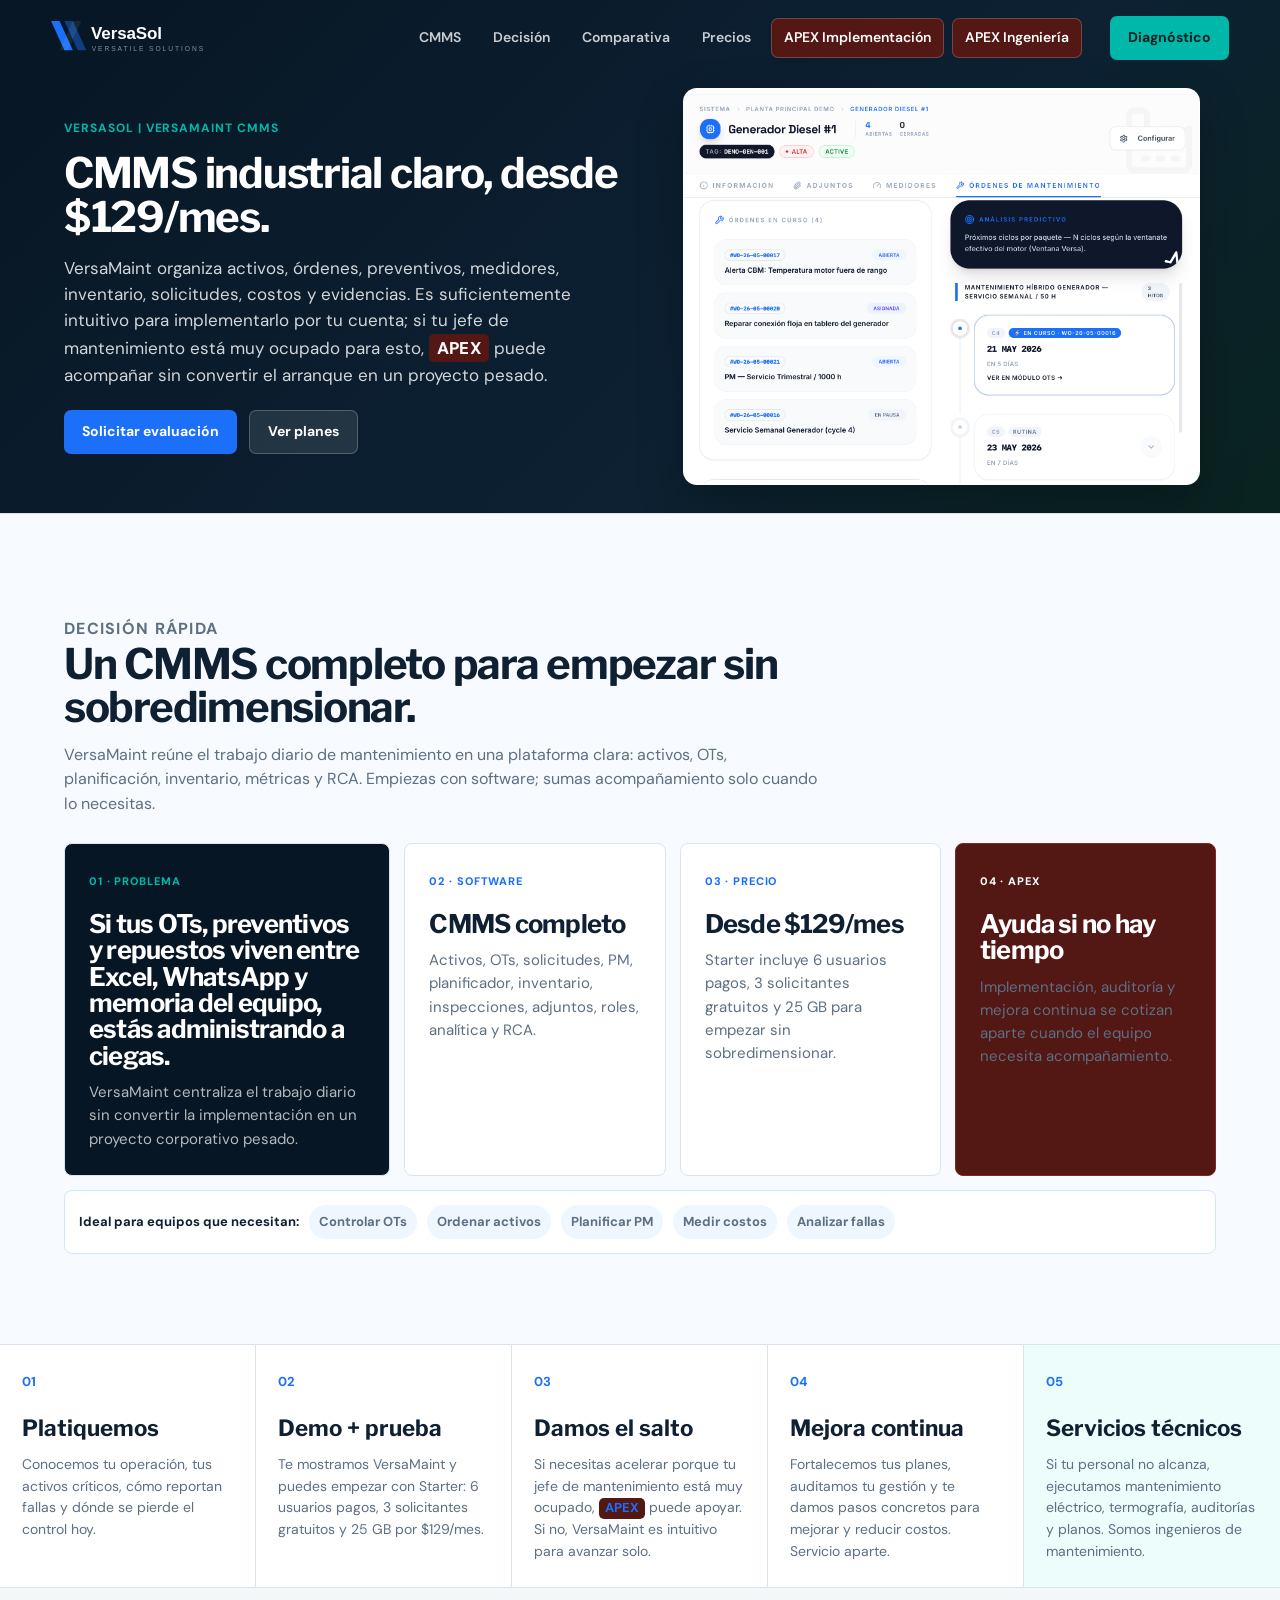
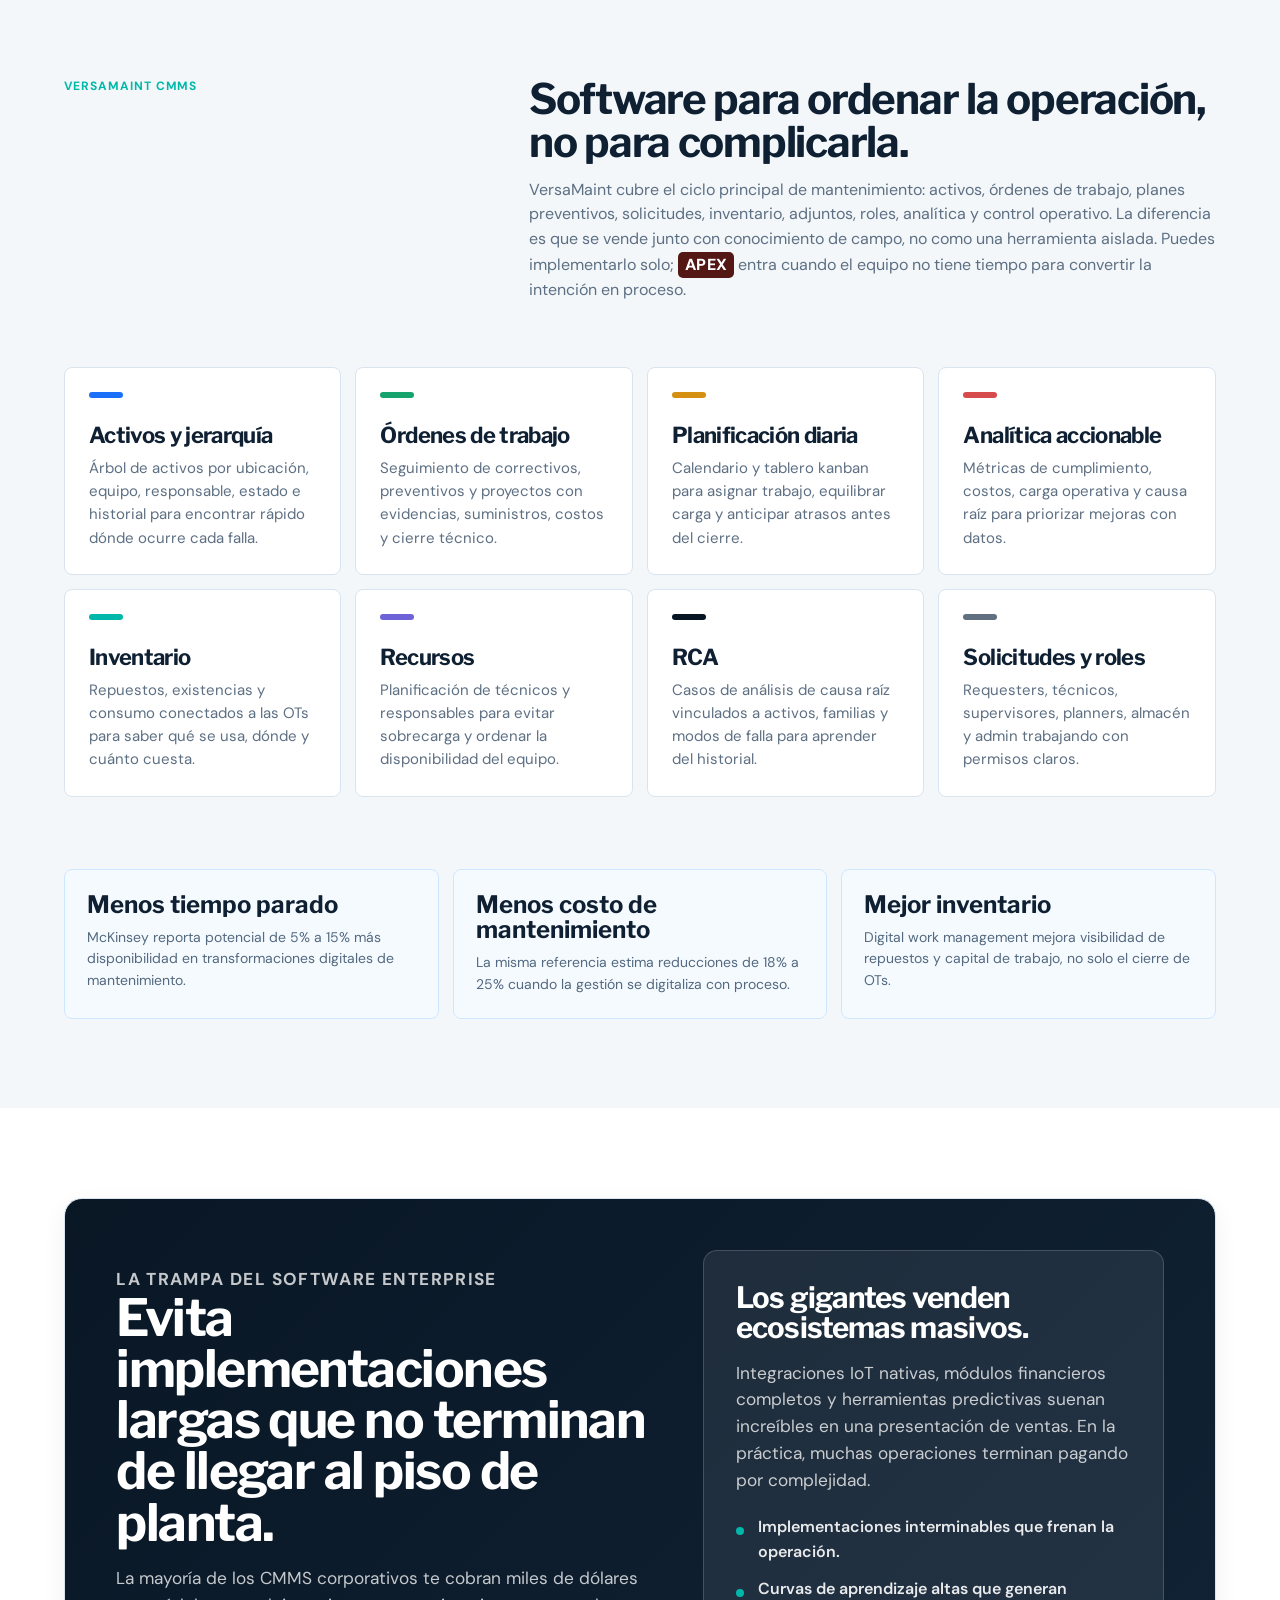
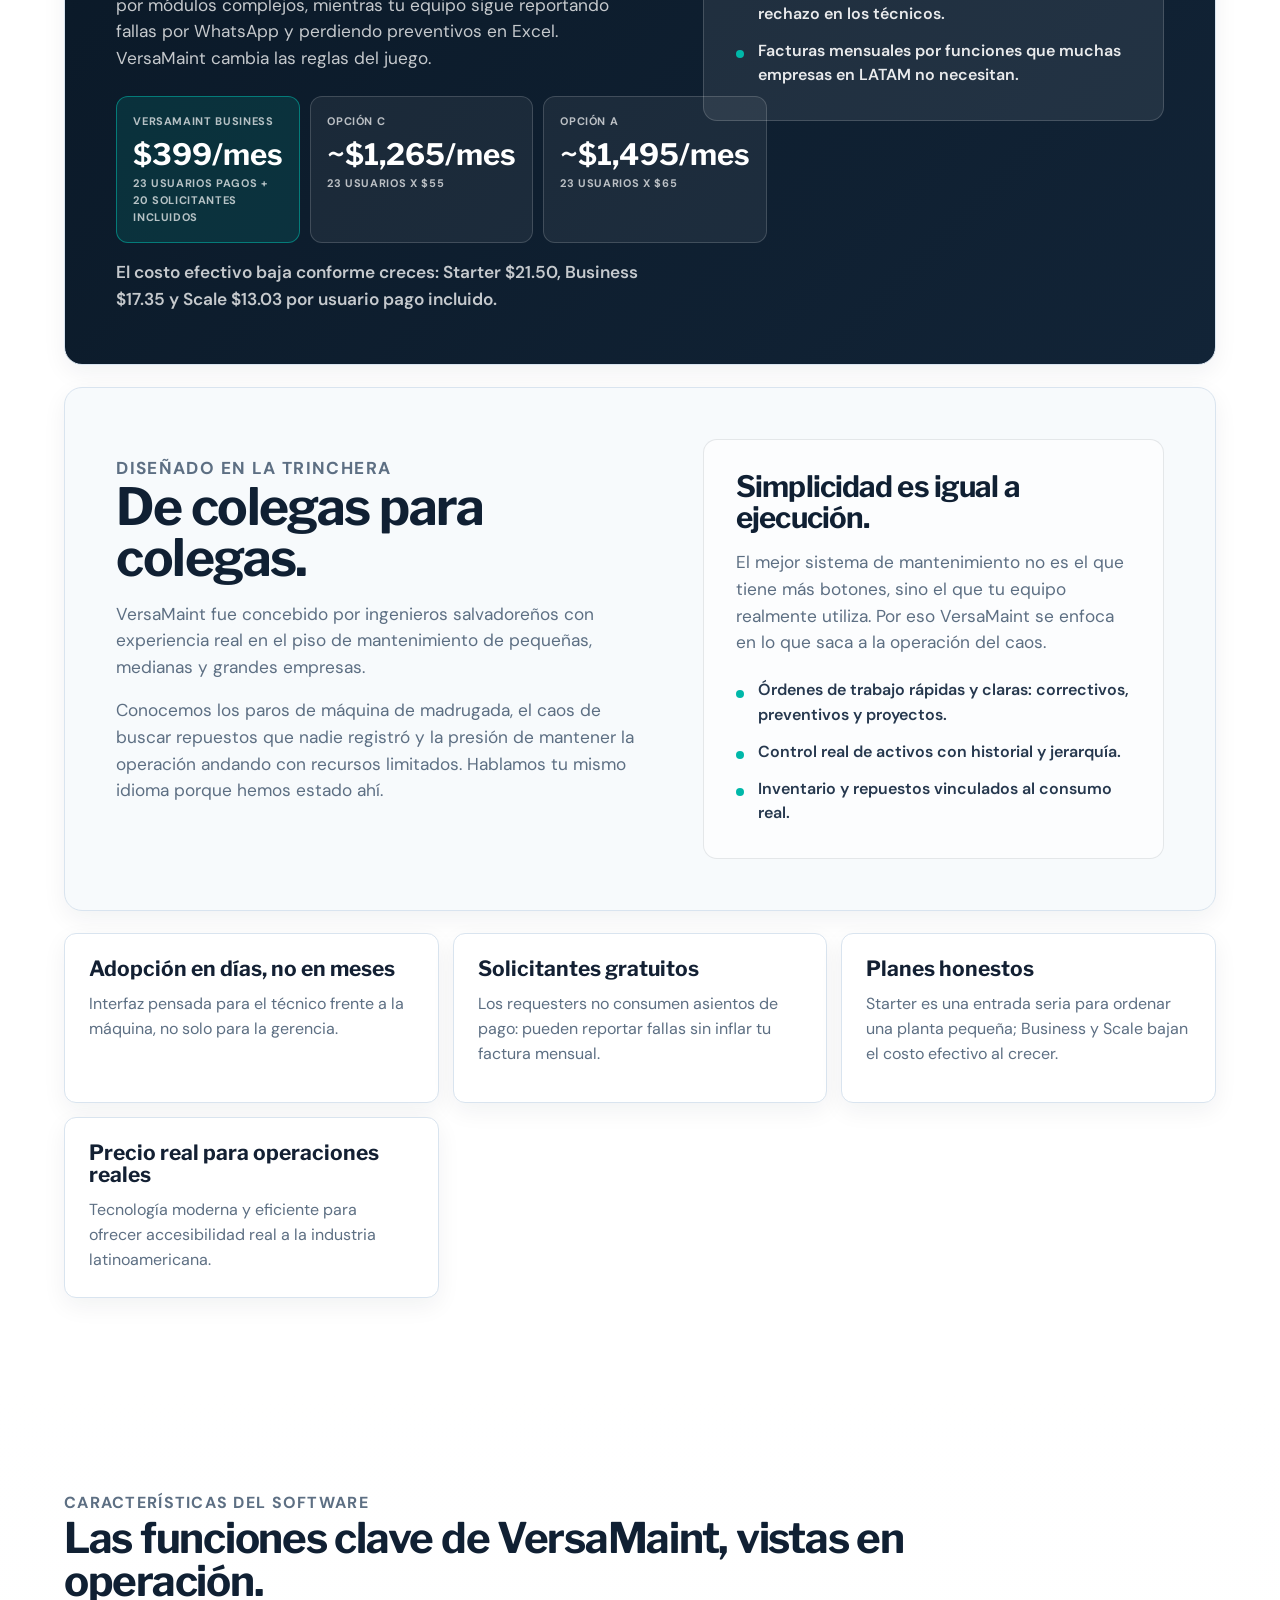
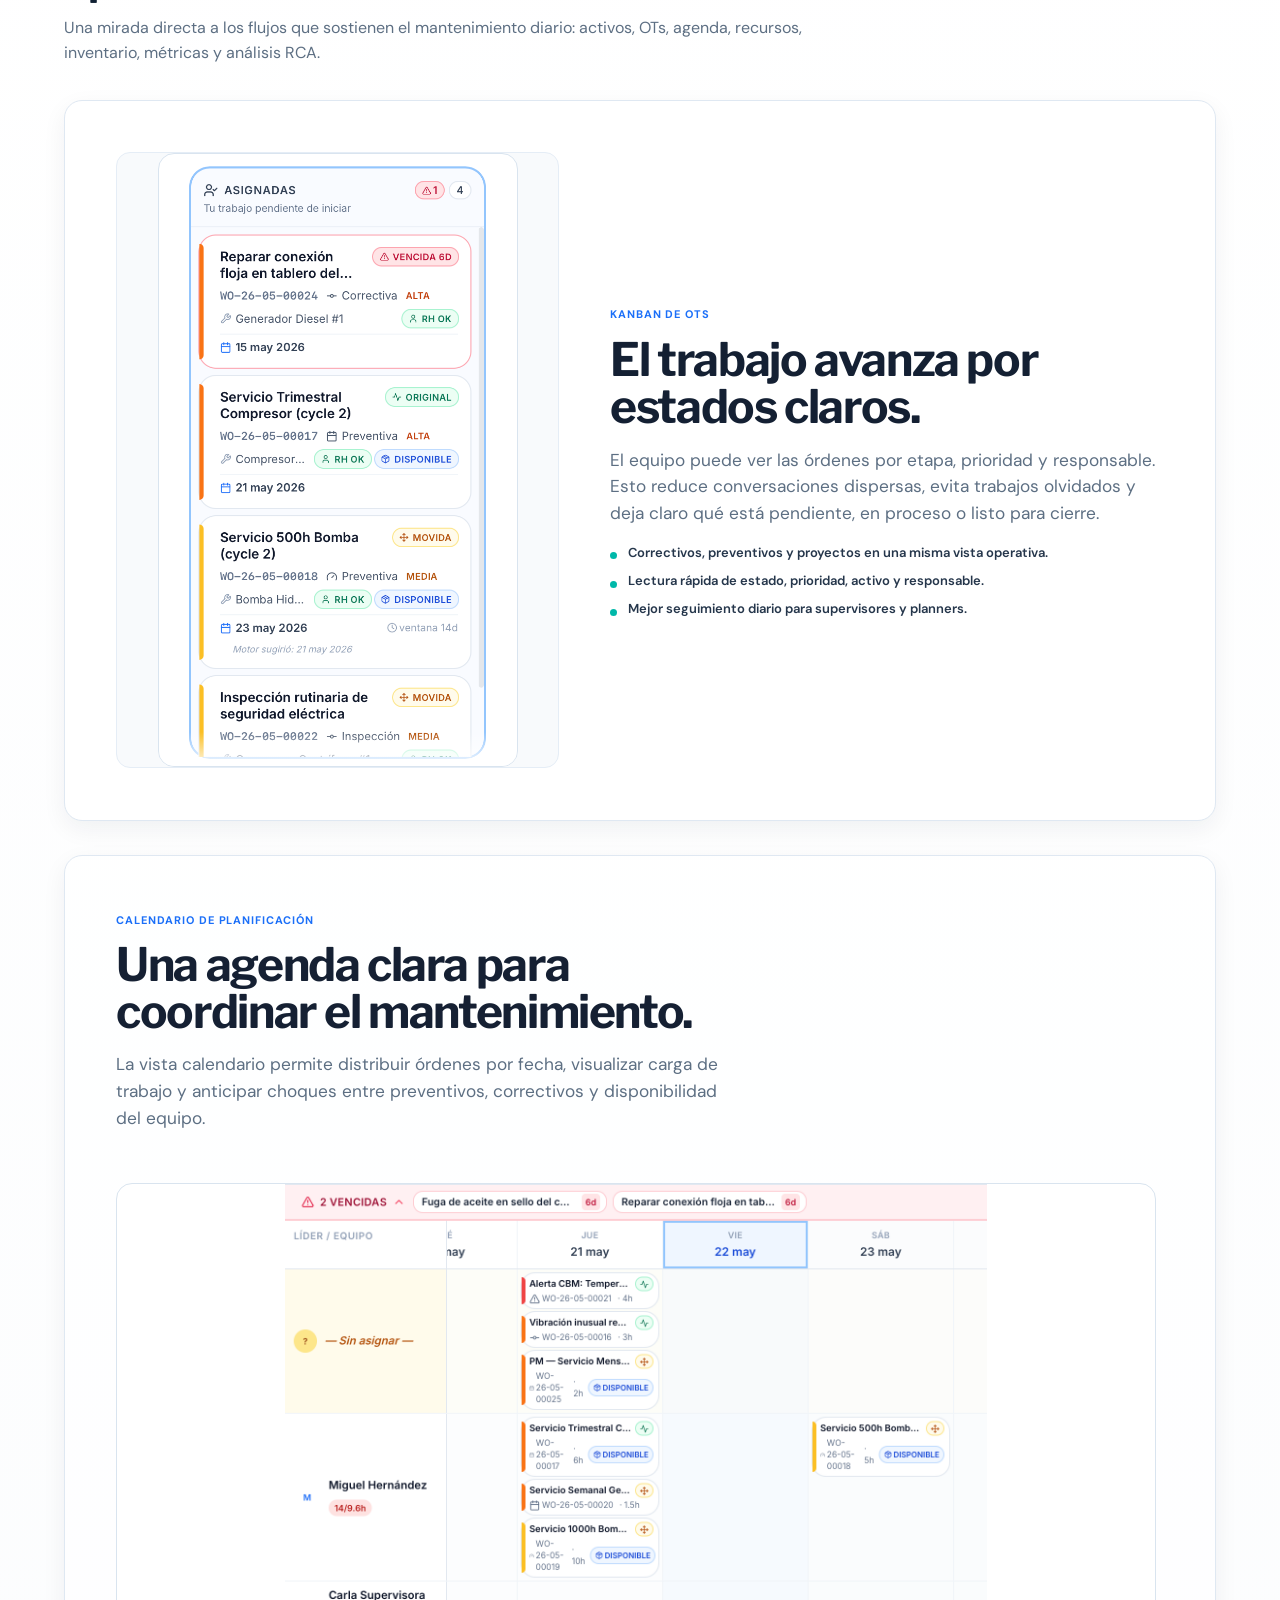
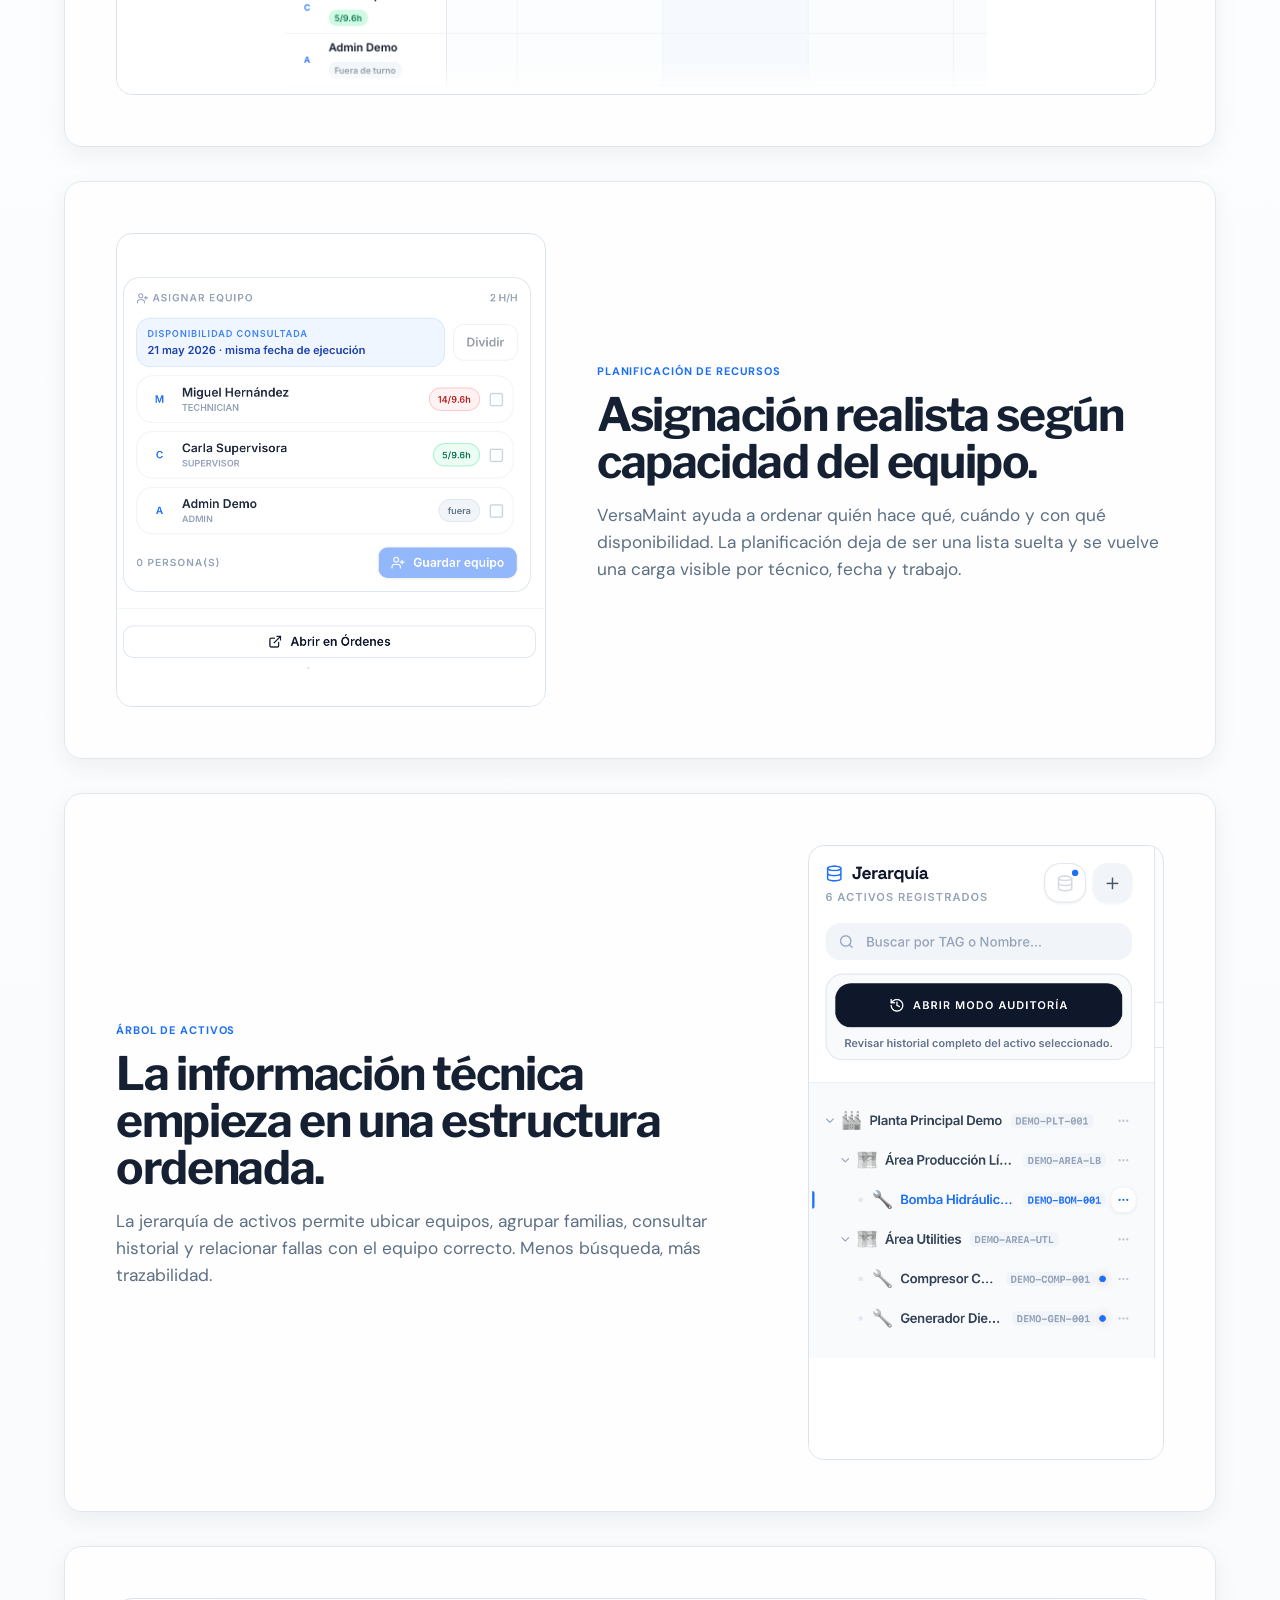
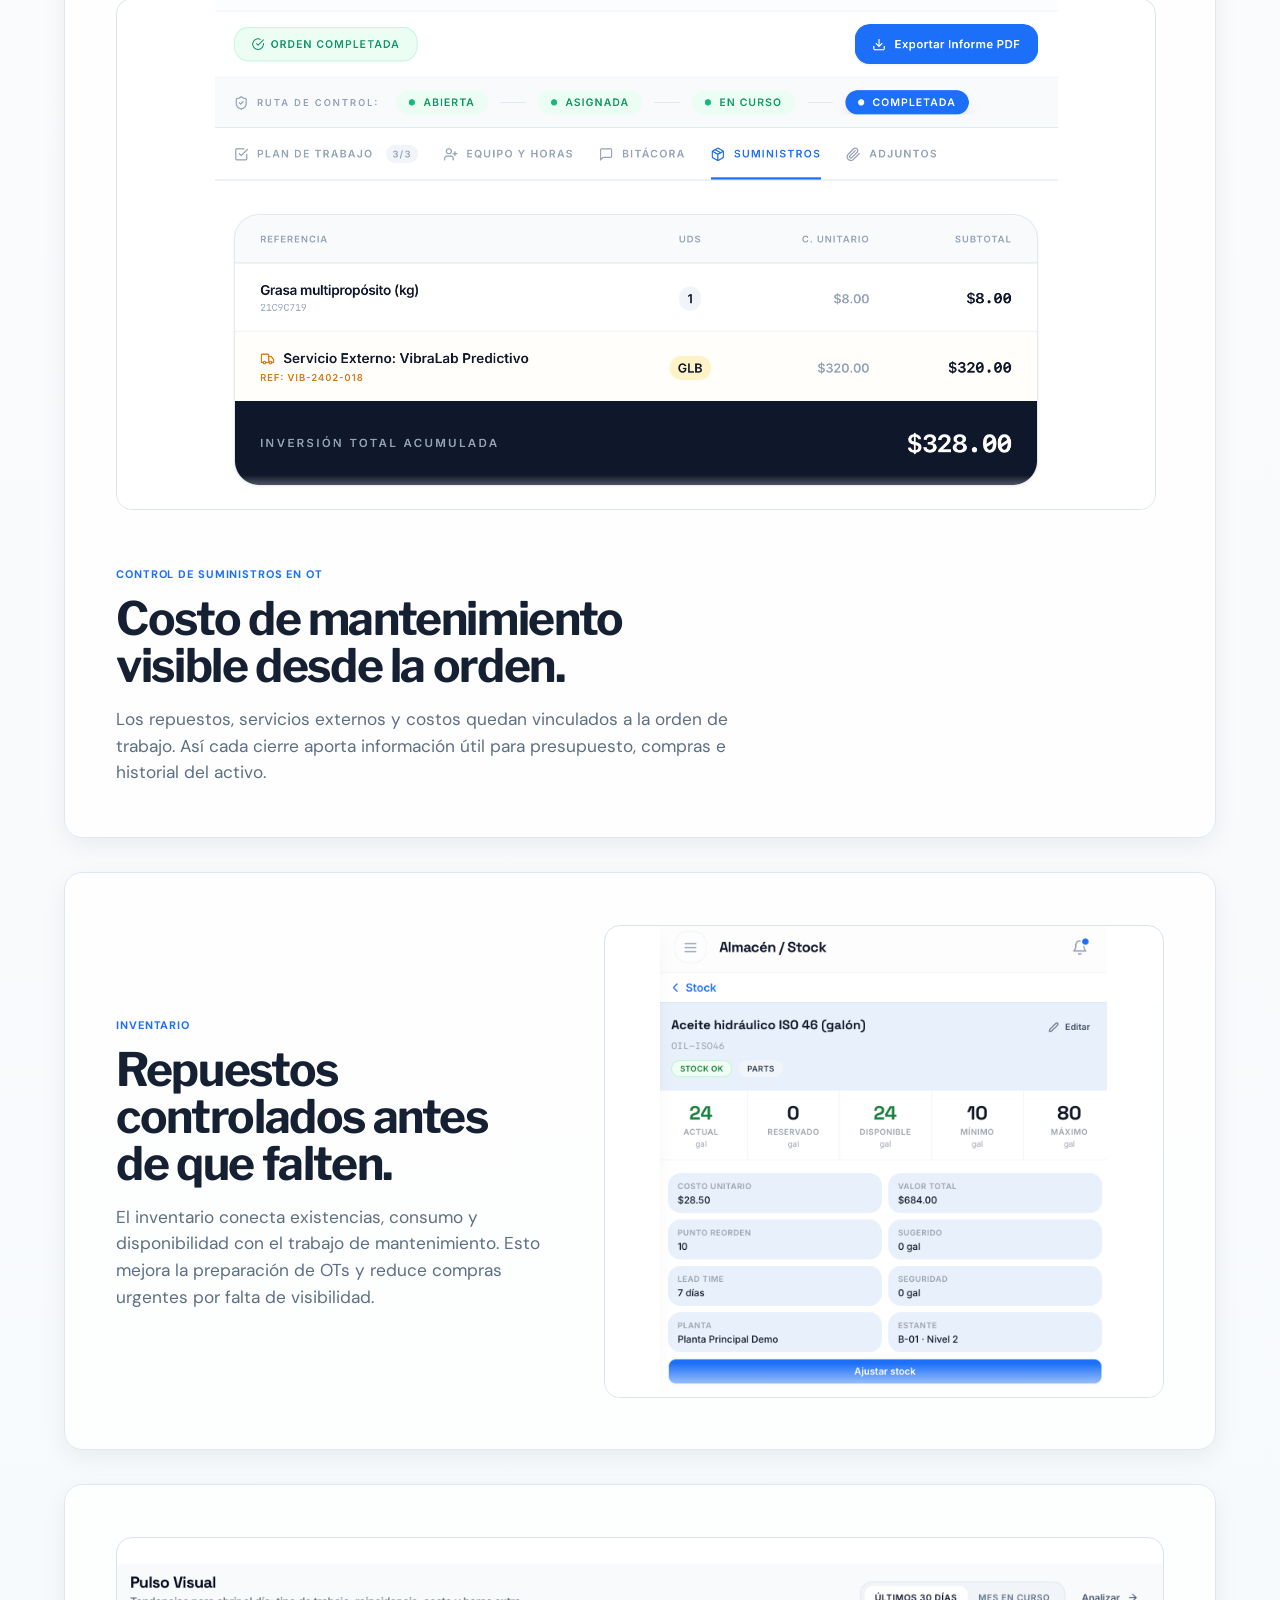
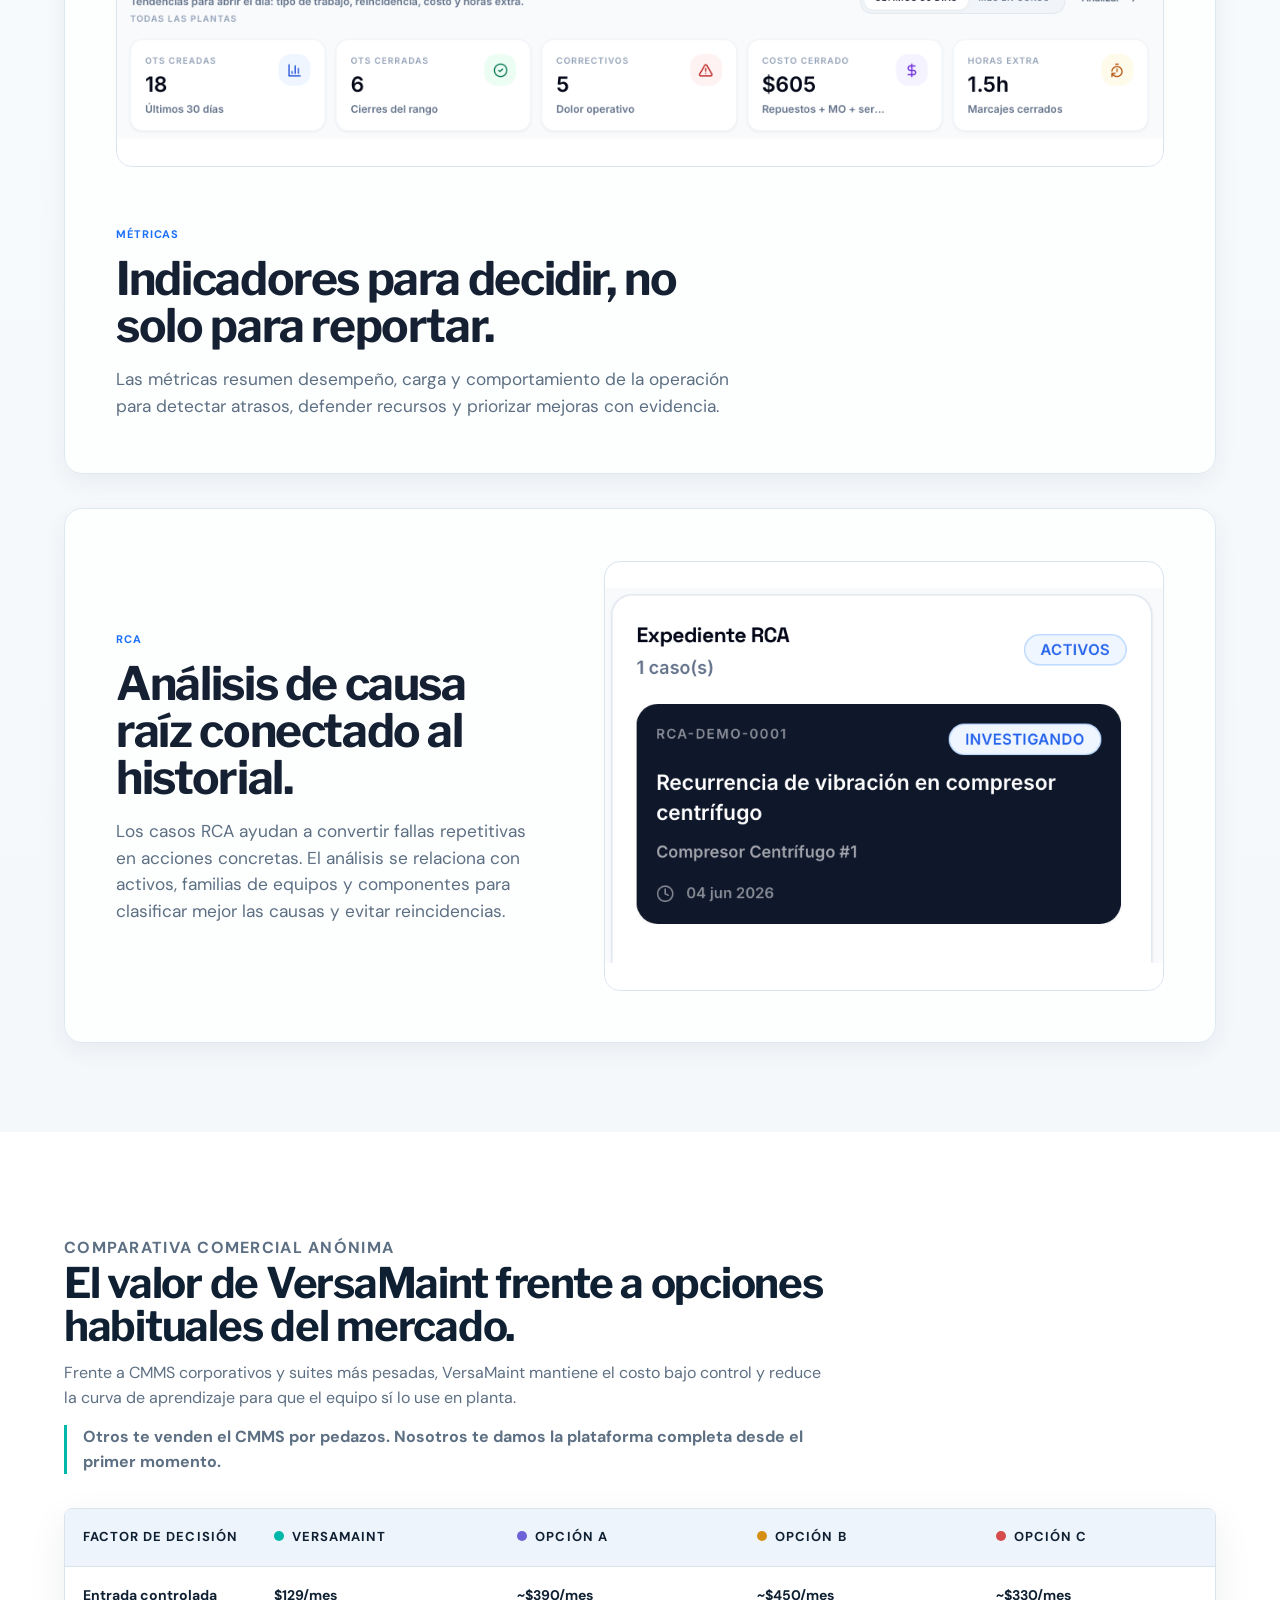
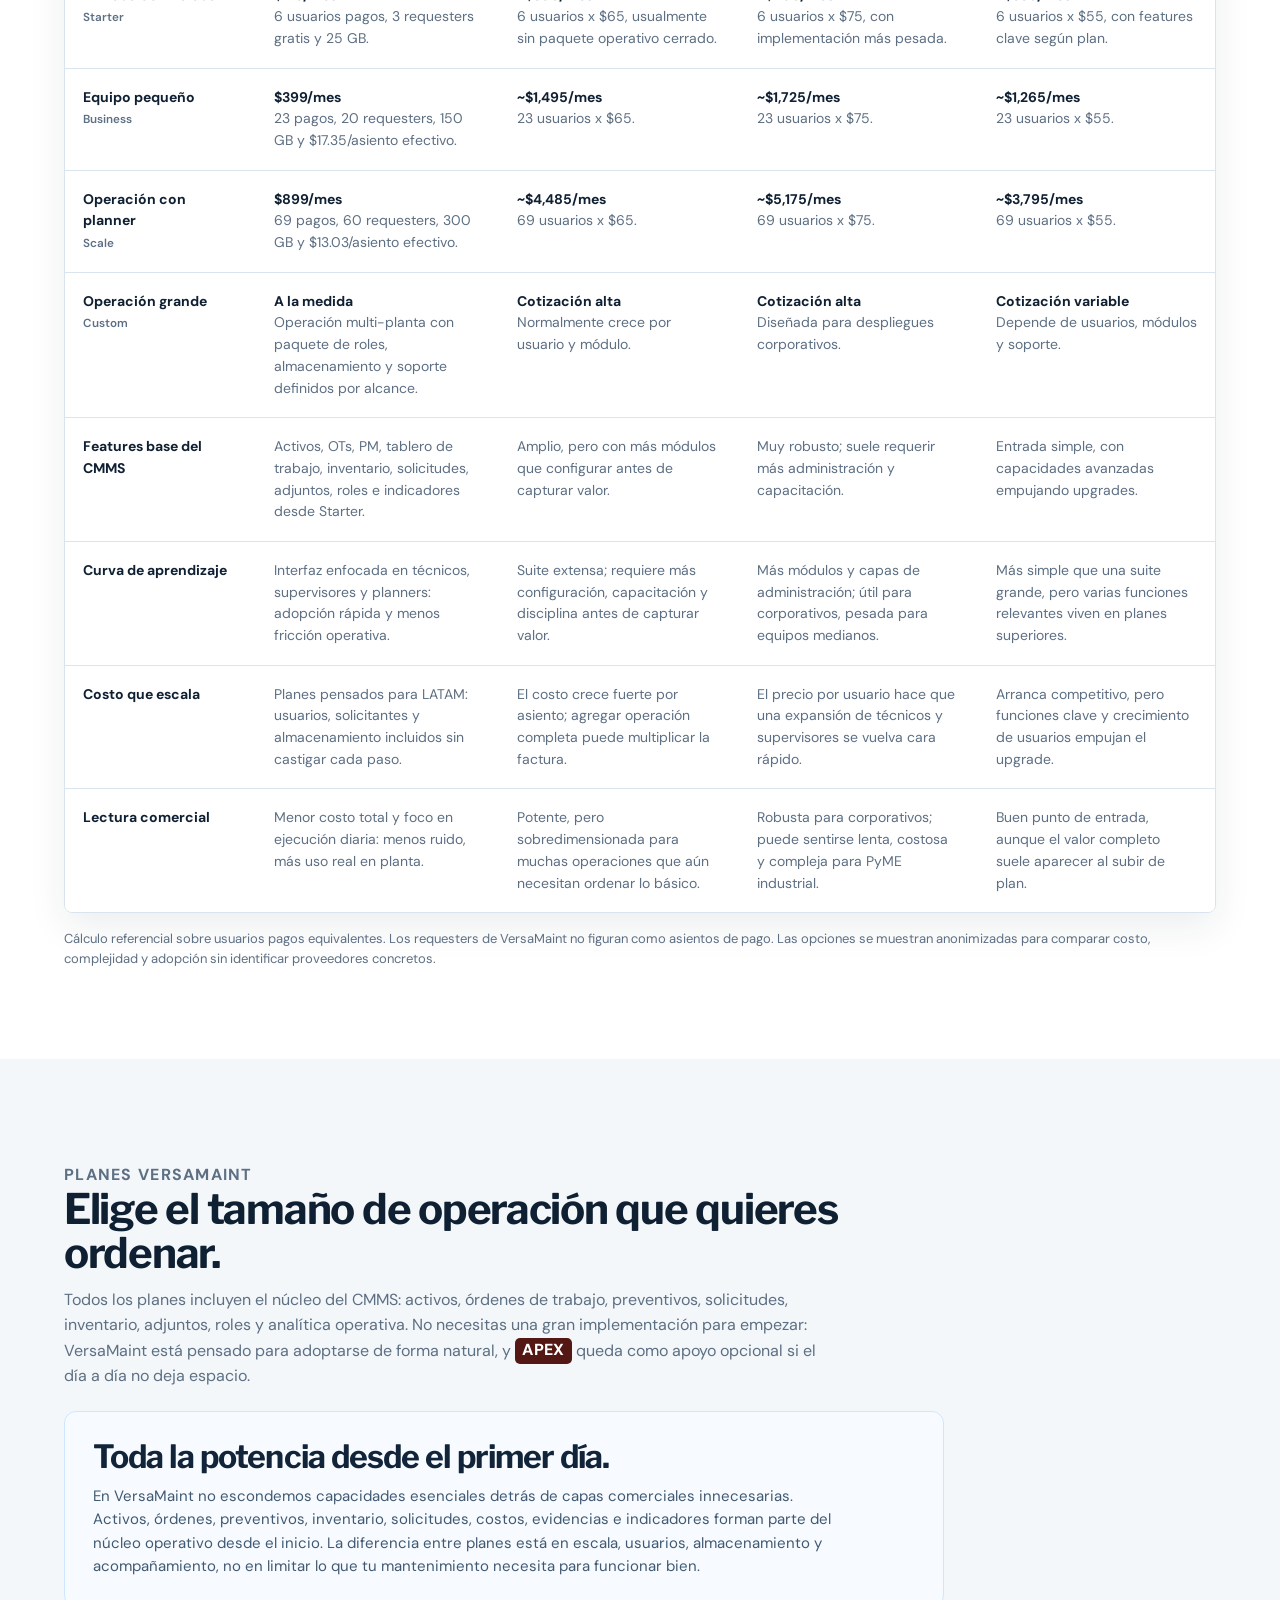
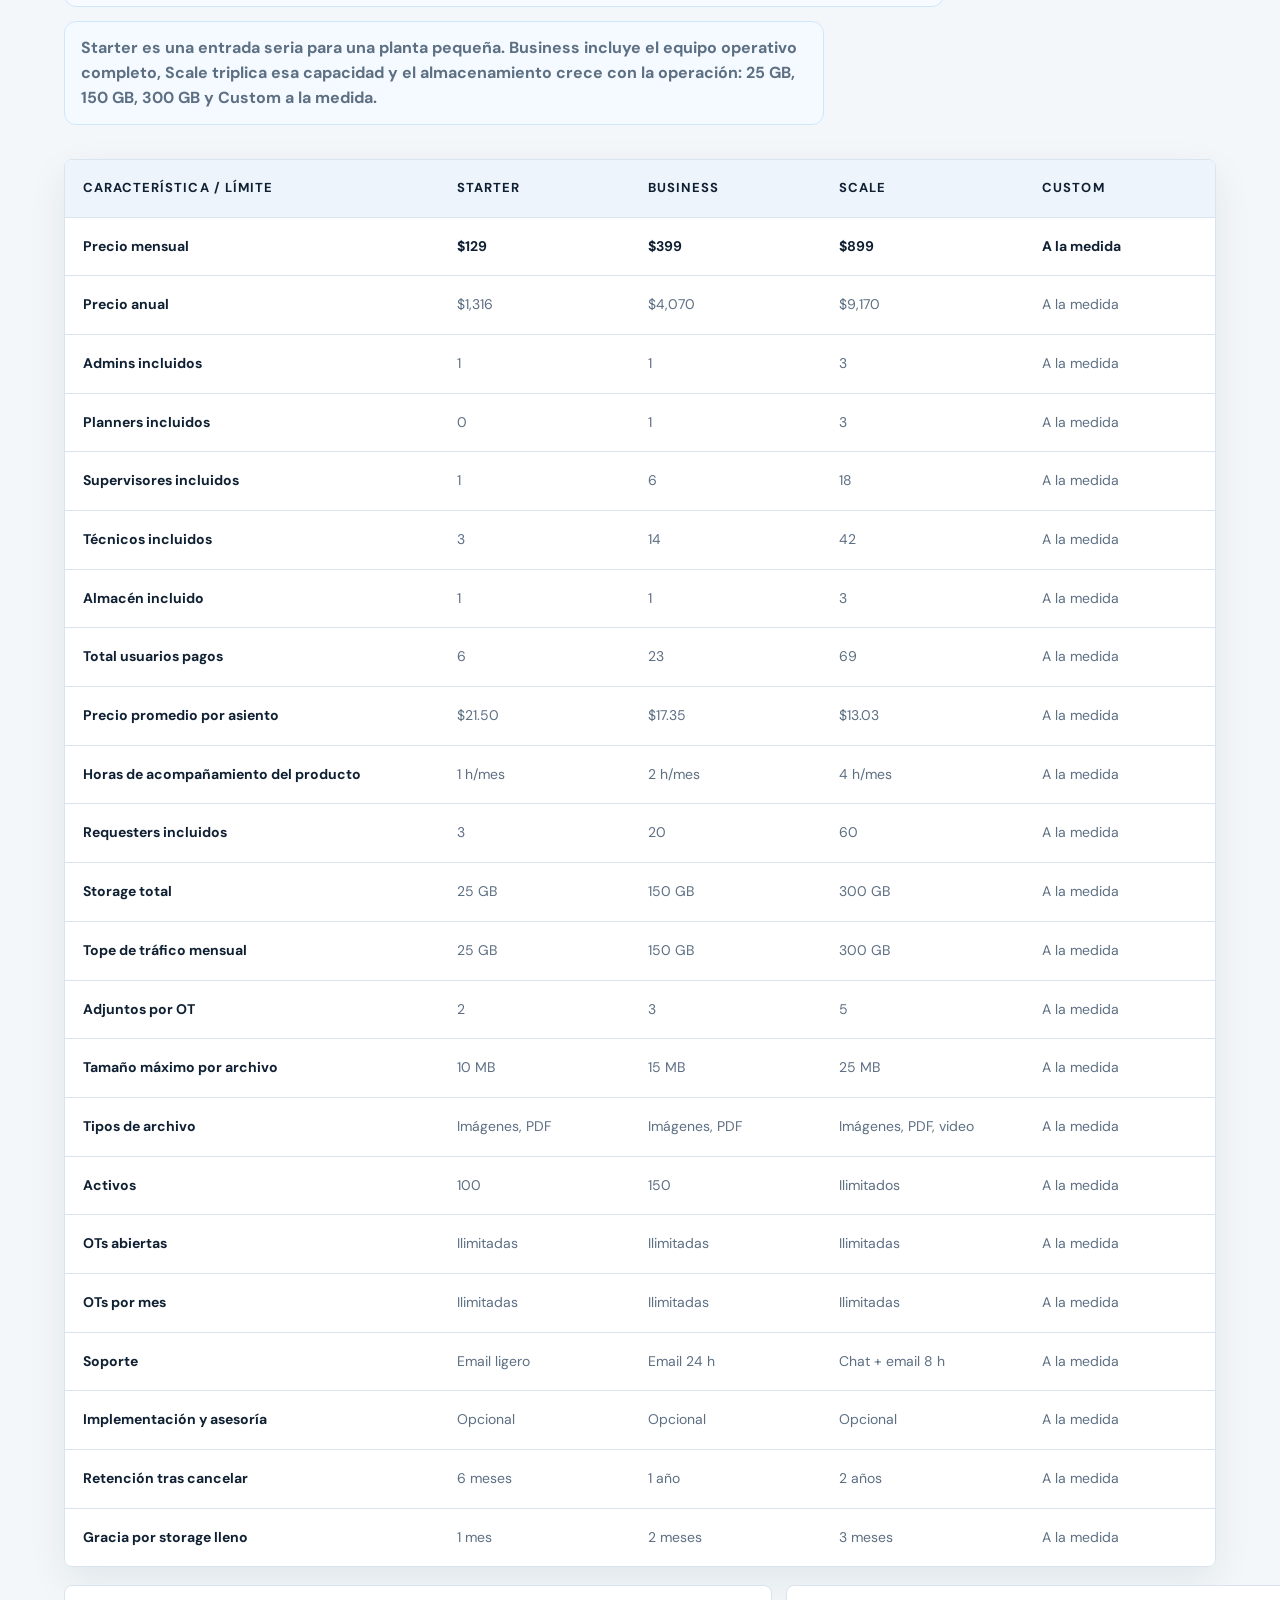
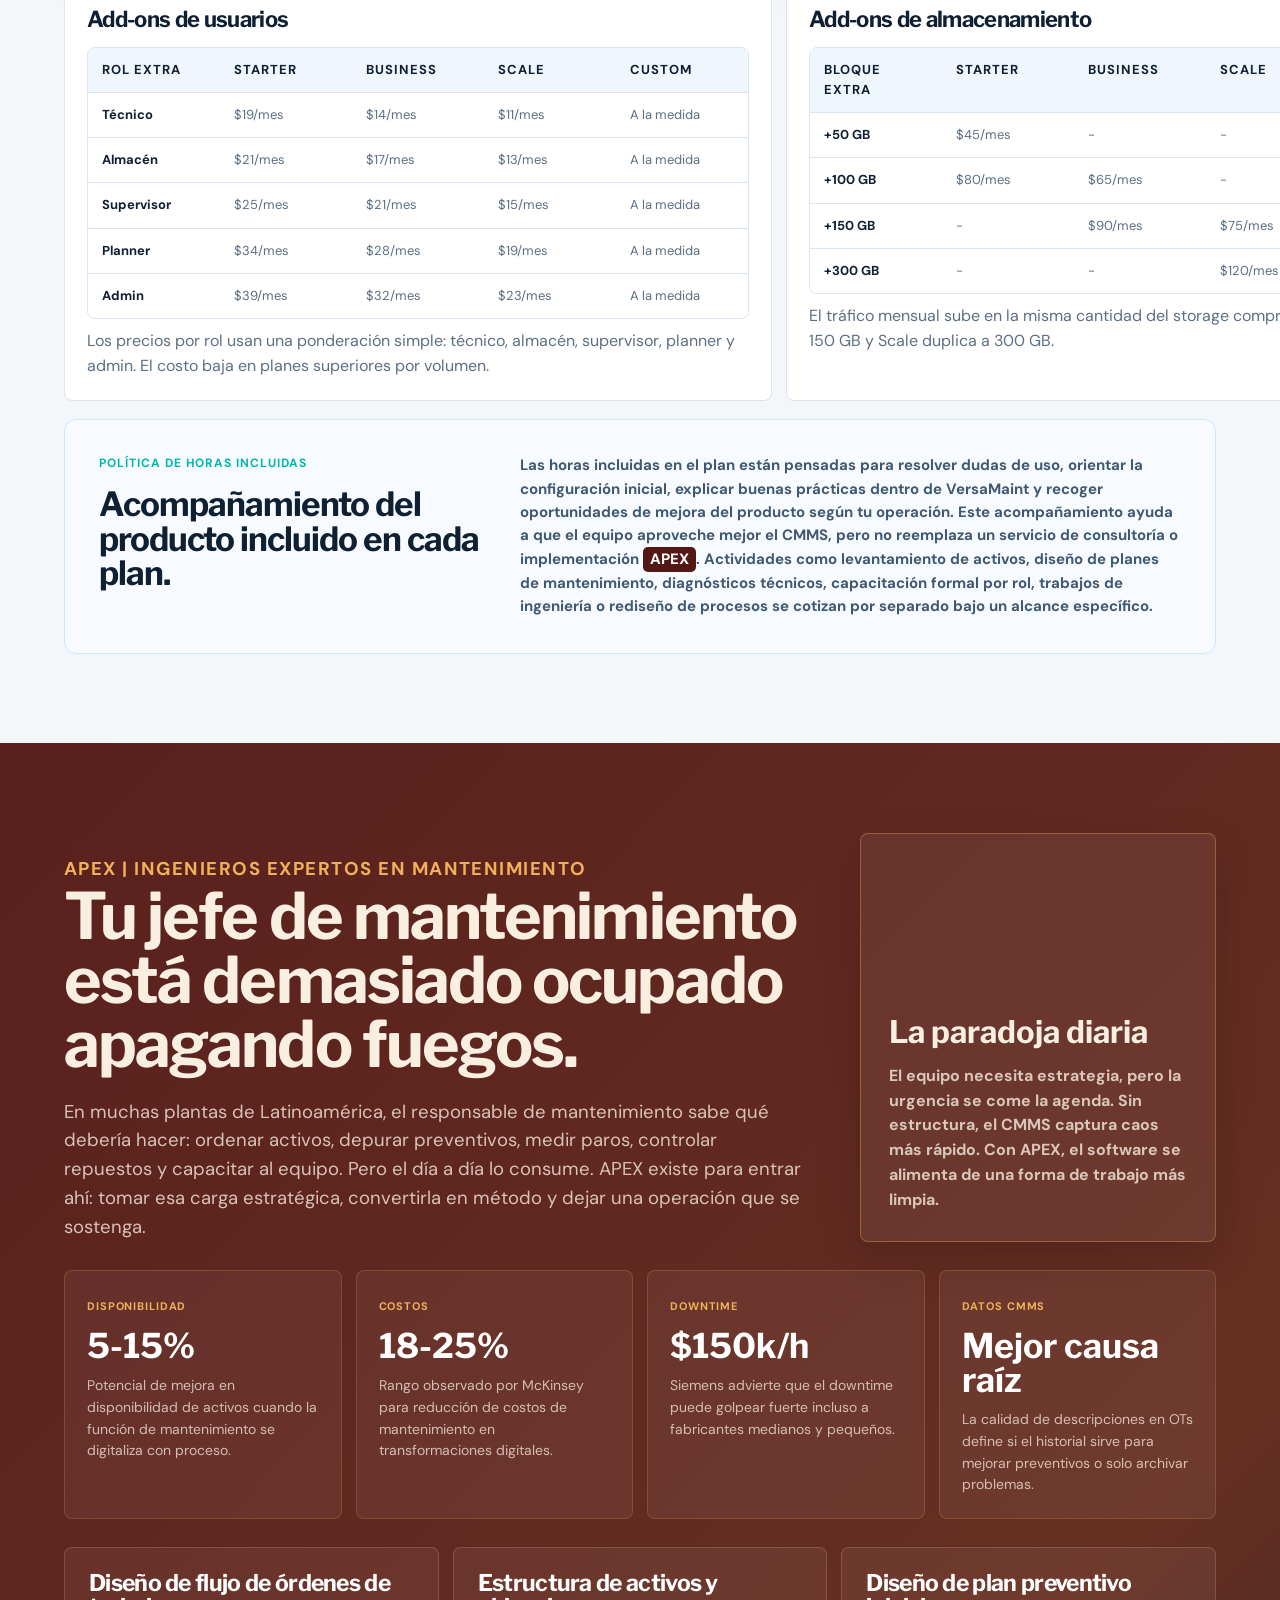
==== index.html @ de535358 "Initial commit for static site" ====
<!doctype html>
<html lang="es">
  <head>
    <meta charset="UTF-8" />
    <meta name="viewport" content="width=device-width, initial-scale=1.0" />
    <title>VersaSol | VersaMaint CMMS desde $129/mes</title>
    <meta
      name="description"
      content="VersaMaint CMMS ordena activos, órdenes, preventivos, inventario, solicitudes e indicadores desde $129/mes, con asesoría VersaSol cotizada por separado."
    />
    <link rel="preconnect" href="https://fonts.googleapis.com" />
    <link rel="preconnect" href="https://fonts.gstatic.com" crossorigin />
    <link href="https://fonts.googleapis.com/css2?family=DM+Sans:wght@400;500;600;700&family=Libre+Franklin:wght@500;600;700&display=swap" rel="stylesheet" />
    <link rel="stylesheet" href="styles.css" />
  </head>
  <body>
    <header class="site-header" data-header>
      <a class="brand" href="#inicio" aria-label="VersaSol inicio">
        <img src="assets/versasol-horizontal.svg" alt="VersaSol" />
      </a>
      <nav class="nav-links" aria-label="Principal">
        <a href="#cmms">CMMS</a>
        <a href="#decision">Decisión</a>
        <a href="#comparativa">Comparativa</a>
        <a href="#precios">Precios</a>
        <a href="#apex" class="apex-nav-link">APEX Implementación</a>
        <a href="#ingenieria" class="apex-nav-link">APEX Ingeniería</a>
      </nav>
      <a class="header-cta" href="#contacto">Diagnóstico</a>
      <button class="menu-button" type="button" data-menu-button aria-label="Abrir menu">
        <span></span>
        <span></span>
      </button>
    </header>

    <main id="inicio">
      <section class="hero">
        <div class="section-container hero-container">
          <div class="text-container hero-content">
            <p class="eyebrow">VersaSol | VersaMaint CMMS</p>
            <h1>CMMS industrial claro, desde $129/mes.</h1>
            <p class="hero-copy">
              VersaMaint organiza activos, órdenes, preventivos, medidores, inventario, solicitudes, costos y evidencias.
              Es suficientemente intuitivo para implementarlo por tu cuenta; si tu jefe de mantenimiento está muy ocupado para esto,
              <span class="apex-tag">APEX</span> puede acompañar sin convertir el arranque en un proyecto pesado.
            </p>
            <div class="hero-actions">
              <a class="button primary" href="#contacto">Solicitar evaluación</a>
              <a class="button secondary" href="#precios">Ver planes</a>
            </div>
          </div>
          <div class="media-container hero-media-container hero-product" aria-label="Captura real de VersaMaint">
            <figure class="hero-capture">
              <img src="assets/capturas/principal.png" alt="Vista de activo con órdenes de mantenimiento y análisis predictivo en VersaMaint" />
            </figure>
          </div>
        </div>
      </section>

      <section class="decision-section" id="decision" aria-label="Resumen para decidir rápido">
        <div class="section-heading compact">
          <p class="eyebrow">Decisión rápida</p>
          <h2>Un CMMS completo para empezar sin sobredimensionar.</h2>
          <p>
            VersaMaint reúne el trabajo diario de mantenimiento en una plataforma clara: activos, OTs,
            planificación, inventario, métricas y RCA. Empiezas con software; sumas acompañamiento solo cuando lo necesitas.
          </p>
        </div>
        <div class="decision-grid">
          <article class="decision-card decision-main">
            <span>01 · Problema</span>
            <h3>Si tus OTs, preventivos y repuestos viven entre Excel, WhatsApp y memoria del equipo, estás administrando a ciegas.</h3>
            <p>VersaMaint centraliza el trabajo diario sin convertir la implementación en un proyecto corporativo pesado.</p>
          </article>
          <article class="decision-card">
            <span>02 · Software</span>
            <h3>CMMS completo</h3>
            <p>Activos, OTs, solicitudes, PM, planificador, inventario, inspecciones, adjuntos, roles, analítica y RCA.</p>
          </article>
          <article class="decision-card">
            <span>03 · Precio</span>
            <h3>Desde $129/mes</h3>
            <p>Starter incluye 6 usuarios pagos, 3 solicitantes gratuitos y 25 GB para empezar sin sobredimensionar.</p>
          </article>
          <article class="decision-card apex-decision-card">
            <span>04 · APEX</span>
            <h3>Ayuda si no hay tiempo</h3>
            <p>Implementación, auditoría y mejora continua se cotizan aparte cuando el equipo necesita acompañamiento.</p>
          </article>
        </div>
        <div class="decision-strip">
          <strong>Ideal para equipos que necesitan:</strong>
          <span>Controlar OTs</span>
          <span>Ordenar activos</span>
          <span>Planificar PM</span>
          <span>Medir costos</span>
          <span>Analizar fallas</span>
        </div>
      </section>

      <section class="pillars" aria-label="Flujo de implementación VersaMaint">
        <div>
          <span>01</span>
          <strong>Platiquemos</strong>
          <p>Conocemos tu operación, tus activos críticos, cómo reportan fallas y dónde se pierde el control hoy.</p>
        </div>
        <div>
          <span>02</span>
          <strong>Demo + prueba</strong>
          <p>Te mostramos VersaMaint y puedes empezar con Starter: 6 usuarios pagos, 3 solicitantes gratuitos y 25 GB por $129/mes.</p>
        </div>
        <div>
          <span>03</span>
          <strong>Damos el salto</strong>
          <p>Si necesitas acelerar porque tu jefe de mantenimiento está muy ocupado, <span class="apex-tag">APEX</span> puede apoyar. Si no, VersaMaint es intuitivo para avanzar solo.</p>
        </div>
        <div>
          <span>04</span>
          <strong>Mejora continua</strong>
          <p>Fortalecemos tus planes, auditamos tu gestión y te damos pasos concretos para mejorar y reducir costos. Servicio aparte.</p>
        </div>
        <div class="active-pillar">
          <span>05</span>
          <strong>Servicios técnicos</strong>
          <p>Si tu personal no alcanza, ejecutamos mantenimiento eléctrico, termografía, auditorías y planos. Somos ingenieros de mantenimiento.</p>
        </div>
      </section>

      <section class="split-section" id="cmms">
        <div class="section-label">VersaMaint CMMS</div>
        <div class="split-copy">
          <h2>Software para ordenar la operación, no para complicarla.</h2>
          <p>
            VersaMaint cubre el ciclo principal de mantenimiento: activos, órdenes de trabajo, planes preventivos,
            solicitudes, inventario, adjuntos, roles, analítica y control operativo. La diferencia es que se vende
            junto con conocimiento de campo, no como una herramienta aislada. Puedes implementarlo solo; <span class="apex-tag">APEX</span> entra cuando
            el equipo no tiene tiempo para convertir la intención en proceso.
          </p>
        </div>
        <div class="feature-grid">
          <article>
            <span class="feature-icon blue"></span>
            <h3>Activos y jerarquía</h3>
            <p>Árbol de activos por ubicación, equipo, responsable, estado e historial para encontrar rápido dónde ocurre cada falla.</p>
          </article>
          <article>
            <span class="feature-icon green"></span>
            <h3>Órdenes de trabajo</h3>
            <p>Seguimiento de correctivos, preventivos y proyectos con evidencias, suministros, costos y cierre técnico.</p>
          </article>
          <article>
            <span class="feature-icon amber"></span>
            <h3>Planificación diaria</h3>
            <p>Calendario y tablero kanban para asignar trabajo, equilibrar carga y anticipar atrasos antes del cierre.</p>
          </article>
          <article>
            <span class="feature-icon red"></span>
            <h3>Analítica accionable</h3>
            <p>Métricas de cumplimiento, costos, carga operativa y causa raíz para priorizar mejoras con datos.</p>
          </article>
          <article>
            <span class="feature-icon teal"></span>
            <h3>Inventario</h3>
            <p>Repuestos, existencias y consumo conectados a las OTs para saber qué se usa, dónde y cuánto cuesta.</p>
          </article>
          <article>
            <span class="feature-icon violet"></span>
            <h3>Recursos</h3>
            <p>Planificación de técnicos y responsables para evitar sobrecarga y ordenar la disponibilidad del equipo.</p>
          </article>
          <article>
            <span class="feature-icon navy"></span>
            <h3>RCA</h3>
            <p>Casos de análisis de causa raíz vinculados a activos, familias y modos de falla para aprender del historial.</p>
          </article>
          <article>
            <span class="feature-icon slate"></span>
            <h3>Solicitudes y roles</h3>
            <p>Requesters, técnicos, supervisores, planners, almacén y admin trabajando con permisos claros.</p>
          </article>
        </div>
        <div class="value-proof">
          <article>
            <strong>Menos tiempo parado</strong>
            <span>McKinsey reporta potencial de 5% a 15% más disponibilidad en transformaciones digitales de mantenimiento.</span>
          </article>
          <article>
            <strong>Menos costo de mantenimiento</strong>
            <span>La misma referencia estima reducciones de 18% a 25% cuando la gestión se digitaliza con proceso.</span>
          </article>
          <article>
            <strong>Mejor inventario</strong>
            <span>Digital work management mejora visibilidad de repuestos y capital de trabajo, no solo el cierre de OTs.</span>
          </article>
        </div>
      </section>

      <section class="market-positioning" aria-label="Posicionamiento comercial VersaMaint">
        <div class="section-container market-container">
          <article class="market-panel enterprise-trap">
            <div class="market-copy">
              <p class="eyebrow">La trampa del software Enterprise</p>
              <h2>Evita implementaciones largas que no terminan de llegar al piso de planta.</h2>
              <p>
                La mayoría de los CMMS corporativos te cobran miles de dólares por módulos complejos, mientras tu equipo
                sigue reportando fallas por WhatsApp y perdiendo preventivos en Excel. VersaMaint cambia las reglas del juego.
              </p>
              <div class="lean-comparison" aria-label="Comparativa rápida de precio">
                <div>
                  <span>VersaMaint Business</span>
                  <strong>$399/mes</strong>
                  <small>23 usuarios pagos + 20 solicitantes incluidos</small>
                </div>
                <div>
                  <span>Opción C</span>
                  <strong>~$1,265/mes</strong>
                  <small>23 usuarios x $55</small>
                </div>
                <div>
                  <span>Opción A</span>
                  <strong>~$1,495/mes</strong>
                  <small>23 usuarios x $65</small>
                </div>
              </div>
              <p class="comparison-caption">
                El costo efectivo baja conforme creces: Starter $21.50, Business $17.35 y Scale $13.03 por usuario pago incluido.
              </p>
            </div>
            <div class="market-list">
              <h3>Los gigantes venden ecosistemas masivos.</h3>
              <p>
                Integraciones IoT nativas, módulos financieros completos y herramientas predictivas suenan increíbles
                en una presentación de ventas. En la práctica, muchas operaciones terminan pagando por complejidad.
              </p>
              <ul>
                <li>Implementaciones interminables que frenan la operación.</li>
                <li>Curvas de aprendizaje altas que generan rechazo en los técnicos.</li>
                <li>Facturas mensuales por funciones que muchas empresas en LATAM no necesitan.</li>
              </ul>
            </div>
          </article>

          <article class="market-panel trench-story">
            <div class="market-copy">
              <p class="eyebrow">Diseñado en la trinchera</p>
              <h2>De colegas para colegas.</h2>
              <p>
                VersaMaint fue concebido por ingenieros salvadoreños con experiencia real en el piso de mantenimiento
                de pequeñas, medianas y grandes empresas.
              </p>
              <p>
                Conocemos los paros de máquina de madrugada, el caos de buscar repuestos que nadie registró y la presión
                de mantener la operación andando con recursos limitados. Hablamos tu mismo idioma porque hemos estado ahí.
              </p>
            </div>
            <div class="market-list">
              <h3>Simplicidad es igual a ejecución.</h3>
              <p>
                El mejor sistema de mantenimiento no es el que tiene más botones, sino el que tu equipo realmente utiliza.
                Por eso VersaMaint se enfoca en lo que saca a la operación del caos.
              </p>
              <ul>
                <li>Órdenes de trabajo rápidas y claras: correctivos, preventivos y proyectos.</li>
                <li>Control real de activos con historial y jerarquía.</li>
                <li>Inventario y repuestos vinculados al consumo real.</li>
              </ul>
            </div>
          </article>

          <div class="daily-wins">
            <article>
              <strong>Adopción en días, no en meses</strong>
              <p>Interfaz pensada para el técnico frente a la máquina, no solo para la gerencia.</p>
            </article>
            <article>
              <strong>Solicitantes gratuitos</strong>
              <p>Los requesters no consumen asientos de pago: pueden reportar fallas sin inflar tu factura mensual.</p>
            </article>
            <article>
              <strong>Planes honestos</strong>
              <p>Starter es una entrada seria para ordenar una planta pequeña; Business y Scale bajan el costo efectivo al crecer.</p>
            </article>
            <article>
              <strong>Precio real para operaciones reales</strong>
              <p>Tecnología moderna y eficiente para ofrecer accesibilidad real a la industria latinoamericana.</p>
            </article>
          </div>
        </div>
      </section>

      <section class="product-showcase" aria-label="Componentes de VersaMaint">
        <div class="section-container product-container">
          <div class="text-container section-heading compact">
            <p class="eyebrow">Características del software</p>
            <h2>Las funciones clave de VersaMaint, vistas en operación.</h2>
            <p>Una mirada directa a los flujos que sostienen el mantenimiento diario: activos, OTs, agenda, recursos, inventario, métricas y análisis RCA.</p>
          </div>
          <article class="content-container process-feature capture-card-tall">
            <div class="media-container kanban-container">
              <figure class="capture-frame kanban-process-shot">
                <img src="assets/capturas/kanban OTs.png" alt="Tablero kanban de órdenes de trabajo en VersaMaint" />
              </figure>
            </div>
            <div class="text-container process-copy">
              <span>Kanban de OTs</span>
              <h3>El trabajo avanza por estados claros.</h3>
              <p>
                El equipo puede ver las órdenes por etapa, prioridad y responsable. Esto reduce conversaciones dispersas,
                evita trabajos olvidados y deja claro qué está pendiente, en proceso o listo para cierre.
              </p>
              <ul>
                <li>Correctivos, preventivos y proyectos en una misma vista operativa.</li>
                <li>Lectura rápida de estado, prioridad, activo y responsable.</li>
                <li>Mejor seguimiento diario para supervisores y planners.</li>
              </ul>
            </div>
          </article>
          <div class="capture-gallery">
            <article class="content-container capture-card capture-card-wide capture-card-stacked capture-card-landscape">
              <div class="text-container capture-copy">
                <span>Calendario de planificación</span>
                <h3>Una agenda clara para coordinar el mantenimiento.</h3>
                <p>
                  La vista calendario permite distribuir órdenes por fecha, visualizar carga de trabajo y anticipar choques
                  entre preventivos, correctivos y disponibilidad del equipo.
                </p>
              </div>
              <div class="media-container capture-media-container capture-media-landscape">
                <figure class="capture-frame">
                  <img src="assets/capturas/planning calendario.png" alt="Calendario de planificación de mantenimiento en VersaMaint" />
                </figure>
              </div>
            </article>

            <article class="content-container capture-card capture-card-side capture-card-square">
              <div class="text-container capture-copy">
                <span>Planificación de recursos</span>
                <h3>Asignación realista según capacidad del equipo.</h3>
                <p>
                  VersaMaint ayuda a ordenar quién hace qué, cuándo y con qué disponibilidad. La planificación deja de ser
                  una lista suelta y se vuelve una carga visible por técnico, fecha y trabajo.
                </p>
              </div>
              <div class="media-container capture-media-container capture-media-square">
                <figure class="capture-frame">
                  <img src="assets/capturas/Planificar Recurso.png" alt="Pantalla para planificar recursos técnicos en VersaMaint" />
                </figure>
              </div>
            </article>

            <article class="content-container capture-card capture-card-side capture-card-tall capture-card-assets">
              <div class="text-container capture-copy">
                <span>Árbol de activos</span>
                <h3>La información técnica empieza en una estructura ordenada.</h3>
                <p>
                  La jerarquía de activos permite ubicar equipos, agrupar familias, consultar historial y relacionar fallas
                  con el equipo correcto. Menos búsqueda, más trazabilidad.
                </p>
              </div>
              <div class="media-container capture-media-container capture-media-tall">
                <figure class="capture-frame capture-frame-narrow">
                  <img src="assets/capturas/Arbol de activos.png" alt="Árbol de activos de VersaMaint" />
                </figure>
              </div>
            </article>

            <article class="content-container capture-card capture-card-wide capture-card-stacked capture-card-landscape">
              <div class="text-container capture-copy">
                <span>Control de suministros en OT</span>
                <h3>Costo de mantenimiento visible desde la orden.</h3>
                <p>
                  Los repuestos, servicios externos y costos quedan vinculados a la orden de trabajo. Así cada cierre aporta
                  información útil para presupuesto, compras e historial del activo.
                </p>
              </div>
              <div class="media-container capture-media-container capture-media-landscape">
                <figure class="capture-frame capture-frame-square">
                  <img src="assets/capturas/Control suministros OT.png" alt="Control de suministros y costos dentro de una orden de trabajo" />
                </figure>
              </div>
            </article>

            <article class="content-container capture-card capture-card-side capture-card-square">
              <div class="text-container capture-copy">
                <span>Inventario</span>
                <h3>Repuestos controlados antes de que falten.</h3>
                <p>
                  El inventario conecta existencias, consumo y disponibilidad con el trabajo de mantenimiento. Esto mejora
                  la preparación de OTs y reduce compras urgentes por falta de visibilidad.
                </p>
              </div>
              <div class="media-container capture-media-container capture-media-square">
                <figure class="capture-frame">
                  <img src="assets/capturas/Inventario.png" alt="Inventario de repuestos en VersaMaint" />
                </figure>
              </div>
            </article>

            <article class="content-container capture-card capture-card-wide capture-card-stacked capture-card-panorama">
              <div class="text-container capture-copy">
                <span>Métricas</span>
                <h3>Indicadores para decidir, no solo para reportar.</h3>
                <p>
                  Las métricas resumen desempeño, carga y comportamiento de la operación para detectar atrasos,
                  defender recursos y priorizar mejoras con evidencia.
                </p>
              </div>
              <div class="media-container capture-media-container capture-media-panorama metrics-media-container">
                <figure class="capture-frame">
                  <img src="assets/capturas/Metricas.png" alt="Métricas operativas de mantenimiento en VersaMaint" />
                </figure>
              </div>
            </article>

            <article class="content-container capture-card capture-card-side capture-card-compact">
              <div class="text-container capture-copy">
                <span>RCA</span>
                <h3>Análisis de causa raíz conectado al historial.</h3>
                <p>
                  Los casos RCA ayudan a convertir fallas repetitivas en acciones concretas. El análisis se relaciona con
                  activos, familias de equipos y componentes para clasificar mejor las causas y evitar reincidencias.
                </p>
              </div>
              <div class="media-container capture-media-container capture-media-compact">
                <figure class="capture-frame">
                  <img src="assets/capturas/RCA.png" alt="Módulo RCA de análisis de causa raíz en VersaMaint" />
                </figure>
              </div>
            </article>
          </div>
        </div>
      </section>

      <section class="comparison" id="comparativa">
        <div class="section-heading compact">
          <p class="eyebrow">Comparativa comercial anónima</p>
          <h2>El valor de VersaMaint frente a opciones habituales del mercado.</h2>
          <p>
            Frente a CMMS corporativos y suites más pesadas, VersaMaint mantiene el costo bajo control y reduce la curva
            de aprendizaje para que el equipo sí lo use en planta.
          </p>
          <p class="comparison-punch">
            Otros te venden el CMMS por pedazos. Nosotros te damos la plataforma completa desde el primer momento.
          </p>
        </div>
        <div class="table-wrap" role="region" aria-label="Tabla comparativa de valor">
          <table class="comparison-table">
            <thead>
              <tr>
                <th>Factor de decisión</th>
                <th><span class="mark ours"></span>VersaMaint</th>
                <th><span class="mark a"></span>Opción A</th>
                <th><span class="mark b"></span>Opción B</th>
                <th><span class="mark c"></span>Opción C</th>
              </tr>
            </thead>
            <tbody>
              <tr>
                <td>Entrada controlada<br><small>Starter</small></td>
                <td><strong>$129/mes</strong><br>6 usuarios pagos, 3 requesters gratis y 25 GB.</td>
                <td><strong>~$390/mes</strong><br>6 usuarios x $65, usualmente sin paquete operativo cerrado.</td>
                <td><strong>~$450/mes</strong><br>6 usuarios x $75, con implementación más pesada.</td>
                <td><strong>~$330/mes</strong><br>6 usuarios x $55, con features clave según plan.</td>
              </tr>
              <tr>
                <td>Equipo pequeño<br><small>Business</small></td>
                <td><strong>$399/mes</strong><br>23 pagos, 20 requesters, 150 GB y $17.35/asiento efectivo.</td>
                <td><strong>~$1,495/mes</strong><br>23 usuarios x $65.</td>
                <td><strong>~$1,725/mes</strong><br>23 usuarios x $75.</td>
                <td><strong>~$1,265/mes</strong><br>23 usuarios x $55.</td>
              </tr>
              <tr>
                <td>Operación con planner<br><small>Scale</small></td>
                <td><strong>$899/mes</strong><br>69 pagos, 60 requesters, 300 GB y $13.03/asiento efectivo.</td>
                <td><strong>~$4,485/mes</strong><br>69 usuarios x $65.</td>
                <td><strong>~$5,175/mes</strong><br>69 usuarios x $75.</td>
                <td><strong>~$3,795/mes</strong><br>69 usuarios x $55.</td>
              </tr>
              <tr>
                <td>Operación grande<br><small>Custom</small></td>
                <td><strong>A la medida</strong><br>Operación multi-planta con paquete de roles, almacenamiento y soporte definidos por alcance.</td>
                <td><strong>Cotización alta</strong><br>Normalmente crece por usuario y módulo.</td>
                <td><strong>Cotización alta</strong><br>Diseñada para despliegues corporativos.</td>
                <td><strong>Cotización variable</strong><br>Depende de usuarios, módulos y soporte.</td>
              </tr>
              <tr>
                <td>Features base del CMMS</td>
                <td>Activos, OTs, PM, tablero de trabajo, inventario, solicitudes, adjuntos, roles e indicadores desde Starter.</td>
                <td>Amplio, pero con más módulos que configurar antes de capturar valor.</td>
                <td>Muy robusto; suele requerir más administración y capacitación.</td>
                <td>Entrada simple, con capacidades avanzadas empujando upgrades.</td>
              </tr>
              <tr>
                <td>Curva de aprendizaje</td>
                <td>Interfaz enfocada en técnicos, supervisores y planners: adopción rápida y menos fricción operativa.</td>
                <td>Suite extensa; requiere más configuración, capacitación y disciplina antes de capturar valor.</td>
                <td>Más módulos y capas de administración; útil para corporativos, pesada para equipos medianos.</td>
                <td>Más simple que una suite grande, pero varias funciones relevantes viven en planes superiores.</td>
              </tr>
              <tr>
                <td>Costo que escala</td>
                <td>Planes pensados para LATAM: usuarios, solicitantes y almacenamiento incluidos sin castigar cada paso.</td>
                <td>El costo crece fuerte por asiento; agregar operación completa puede multiplicar la factura.</td>
                <td>El precio por usuario hace que una expansión de técnicos y supervisores se vuelva cara rápido.</td>
                <td>Arranca competitivo, pero funciones clave y crecimiento de usuarios empujan el upgrade.</td>
              </tr>
              <tr>
                <td>Lectura comercial</td>
                <td>Menor costo total y foco en ejecución diaria: menos ruido, más uso real en planta.</td>
                <td>Potente, pero sobredimensionada para muchas operaciones que aún necesitan ordenar lo básico.</td>
                <td>Robusta para corporativos; puede sentirse lenta, costosa y compleja para PyME industrial.</td>
                <td>Buen punto de entrada, aunque el valor completo suele aparecer al subir de plan.</td>
              </tr>
            </tbody>
          </table>
        </div>
        <p class="source-note">
          Cálculo referencial sobre usuarios pagos equivalentes. Los requesters de VersaMaint no figuran como asientos de pago.
          Las opciones se muestran anonimizadas para comparar costo, complejidad y adopción sin identificar proveedores concretos.
        </p>
      </section>

      <section class="pricing" id="precios">
        <div class="section-heading compact">
          <p class="eyebrow">Planes VersaMaint</p>
          <h2>Elige el tamaño de operación que quieres ordenar.</h2>
          <p>
            Todos los planes incluyen el núcleo del CMMS: activos, órdenes de trabajo, preventivos, solicitudes,
            inventario, adjuntos, roles y analítica operativa. No necesitas una gran implementación para empezar:
            VersaMaint está pensado para adoptarse de forma natural, y <span class="apex-tag">APEX</span> queda como apoyo opcional si el día a día no deja espacio.
          </p>
          <div class="pricing-power-note">
            <h3>Toda la potencia desde el primer día.</h3>
            <p>
              En VersaMaint no escondemos capacidades esenciales detrás de capas comerciales innecesarias.
              Activos, órdenes, preventivos, inventario, solicitudes, costos, evidencias e indicadores forman parte del núcleo
              operativo desde el inicio. La diferencia entre planes está en escala, usuarios, almacenamiento y acompañamiento,
              no en limitar lo que tu mantenimiento necesita para funcionar bien.
            </p>
          </div>
          <p class="pricing-footnote">
            Starter es una entrada seria para una planta pequeña. Business incluye el equipo operativo completo, Scale triplica
            esa capacidad y el almacenamiento crece con la operación: 25 GB, 150 GB, 300 GB y Custom a la medida.
          </p>
        </div>
        <div class="table-wrap pricing-wrap" role="region" aria-label="Tabla de planes VersaMaint">
          <table class="pricing-matrix">
            <thead>
              <tr>
                <th>Característica / límite</th>
                <th>Starter</th>
                <th>Business</th>
                <th>Scale</th>
                <th>Custom</th>
              </tr>
            </thead>
            <tbody>
              <tr><td>Precio mensual</td><td><strong>$129</strong></td><td><strong>$399</strong></td><td><strong>$899</strong></td><td><strong>A la medida</strong></td></tr>
              <tr><td>Precio anual</td><td>$1,316</td><td>$4,070</td><td>$9,170</td><td>A la medida</td></tr>
              <tr><td>Admins incluidos</td><td>1</td><td>1</td><td>3</td><td>A la medida</td></tr>
              <tr><td>Planners incluidos</td><td>0</td><td>1</td><td>3</td><td>A la medida</td></tr>
              <tr><td>Supervisores incluidos</td><td>1</td><td>6</td><td>18</td><td>A la medida</td></tr>
              <tr><td>Técnicos incluidos</td><td>3</td><td>14</td><td>42</td><td>A la medida</td></tr>
              <tr><td>Almacén incluido</td><td>1</td><td>1</td><td>3</td><td>A la medida</td></tr>
              <tr><td>Total usuarios pagos</td><td>6</td><td>23</td><td>69</td><td>A la medida</td></tr>
              <tr><td>Precio promedio por asiento</td><td>$21.50</td><td>$17.35</td><td>$13.03</td><td>A la medida</td></tr>
              <tr><td>Horas de acompañamiento del producto</td><td>1 h/mes</td><td>2 h/mes</td><td>4 h/mes</td><td>A la medida</td></tr>
              <tr><td>Requesters incluidos</td><td>3</td><td>20</td><td>60</td><td>A la medida</td></tr>
              <tr><td>Storage total</td><td>25 GB</td><td>150 GB</td><td>300 GB</td><td>A la medida</td></tr>
              <tr><td>Tope de tráfico mensual</td><td>25 GB</td><td>150 GB</td><td>300 GB</td><td>A la medida</td></tr>
              <tr><td>Adjuntos por OT</td><td>2</td><td>3</td><td>5</td><td>A la medida</td></tr>
              <tr><td>Tamaño máximo por archivo</td><td>10 MB</td><td>15 MB</td><td>25 MB</td><td>A la medida</td></tr>
              <tr><td>Tipos de archivo</td><td>Imágenes, PDF</td><td>Imágenes, PDF</td><td>Imágenes, PDF, video</td><td>A la medida</td></tr>
              <tr><td>Activos</td><td>100</td><td>150</td><td>Ilimitados</td><td>A la medida</td></tr>
              <tr><td>OTs abiertas</td><td>Ilimitadas</td><td>Ilimitadas</td><td>Ilimitadas</td><td>A la medida</td></tr>
              <tr><td>OTs por mes</td><td>Ilimitadas</td><td>Ilimitadas</td><td>Ilimitadas</td><td>A la medida</td></tr>
              <tr><td>Soporte</td><td>Email ligero</td><td>Email 24 h</td><td>Chat + email 8 h</td><td>A la medida</td></tr>
              <tr><td>Implementación y asesoría</td><td>Opcional</td><td>Opcional</td><td>Opcional</td><td>A la medida</td></tr>
              <tr><td>Retención tras cancelar</td><td>6 meses</td><td>1 año</td><td>2 años</td><td>A la medida</td></tr>
              <tr><td>Gracia por storage lleno</td><td>1 mes</td><td>2 meses</td><td>3 meses</td><td>A la medida</td></tr>
            </tbody>
          </table>
        </div>
        <div class="addons">
          <article>
            <h3>Add-ons de usuarios</h3>
            <div class="addon-table-wrap">
              <table class="addon-table">
                <thead>
                  <tr>
                    <th>Rol extra</th>
                    <th>Starter</th>
                    <th>Business</th>
                    <th>Scale</th>
                    <th>Custom</th>
                  </tr>
                </thead>
                <tbody>
                  <tr><td>Técnico</td><td>$19/mes</td><td>$14/mes</td><td>$11/mes</td><td>A la medida</td></tr>
                  <tr><td>Almacén</td><td>$21/mes</td><td>$17/mes</td><td>$13/mes</td><td>A la medida</td></tr>
                  <tr><td>Supervisor</td><td>$25/mes</td><td>$21/mes</td><td>$15/mes</td><td>A la medida</td></tr>
                  <tr><td>Planner</td><td>$34/mes</td><td>$28/mes</td><td>$19/mes</td><td>A la medida</td></tr>
                  <tr><td>Admin</td><td>$39/mes</td><td>$32/mes</td><td>$23/mes</td><td>A la medida</td></tr>
                </tbody>
              </table>
            </div>
            <p>Los precios por rol usan una ponderación simple: técnico, almacén, supervisor, planner y admin. El costo baja en planes superiores por volumen.</p>
          </article>
          <article>
            <h3>Add-ons de almacenamiento</h3>
            <div class="addon-table-wrap">
              <table class="addon-table">
                <thead>
                  <tr>
                    <th>Bloque extra</th>
                    <th>Starter</th>
                    <th>Business</th>
                    <th>Scale</th>
                    <th>Custom</th>
                  </tr>
                </thead>
                <tbody>
                  <tr><td>+50 GB</td><td>$45/mes</td><td>-</td><td>-</td><td>A la medida</td></tr>
                  <tr><td>+100 GB</td><td>$80/mes</td><td>$65/mes</td><td>-</td><td>A la medida</td></tr>
                  <tr><td>+150 GB</td><td>-</td><td>$90/mes</td><td>$75/mes</td><td>A la medida</td></tr>
                  <tr><td>+300 GB</td><td>-</td><td>-</td><td>$120/mes</td><td>A la medida</td></tr>
                </tbody>
              </table>
            </div>
            <p>El tráfico mensual sube en la misma cantidad del storage comprado. Business parte en 150 GB y Scale duplica a 300 GB.</p>
          </article>
        </div>
        <div class="software-hours-policy">
          <div>
            <p class="eyebrow">Política de horas incluidas</p>
            <h3>Acompañamiento del producto incluido en cada plan.</h3>
          </div>
          <p>
            Las horas incluidas en el plan están pensadas para resolver dudas de uso, orientar la configuración inicial,
            explicar buenas prácticas dentro de VersaMaint y recoger oportunidades de mejora del producto según tu operación.
            Este acompañamiento ayuda a que el equipo aproveche mejor el CMMS, pero no reemplaza un servicio de consultoría
            o implementación <span class="apex-tag">APEX</span>. Actividades como levantamiento de activos, diseño de planes
            de mantenimiento, diagnósticos técnicos, capacitación formal por rol, trabajos de ingeniería o rediseño de procesos
            se cotizan por separado bajo un alcance específico.
          </p>
        </div>
      </section>

      <section class="apex-section" id="apex">
        <div class="apex-hero">
          <div>
            <p class="eyebrow">APEX | Ingenieros expertos en mantenimiento</p>
            <h2>Tu jefe de mantenimiento está demasiado ocupado apagando fuegos.</h2>
            <p>
              En muchas plantas de Latinoamérica, el responsable de mantenimiento sabe qué debería hacer:
              ordenar activos, depurar preventivos, medir paros, controlar repuestos y capacitar al equipo.
              Pero el día a día lo consume. APEX existe para entrar ahí: tomar esa carga estratégica,
              convertirla en método y dejar una operación que se sostenga.
            </p>
          </div>
          <aside>
            <strong>La paradoja diaria</strong>
            <span>El equipo necesita estrategia, pero la urgencia se come la agenda. Sin estructura, el CMMS captura caos más rápido. Con APEX, el software se alimenta de una forma de trabajo más limpia.</span>
          </aside>
        </div>

        <div class="apex-impact">
          <article>
            <span>Disponibilidad</span>
            <strong>5-15%</strong>
            <p>Potencial de mejora en disponibilidad de activos cuando la función de mantenimiento se digitaliza con proceso.</p>
          </article>
          <article>
            <span>Costos</span>
            <strong>18-25%</strong>
            <p>Rango observado por McKinsey para reducción de costos de mantenimiento en transformaciones digitales.</p>
          </article>
          <article>
            <span>Downtime</span>
            <strong>$150k/h</strong>
            <p>Siemens advierte que el downtime puede golpear fuerte incluso a fabricantes medianos y pequeños.</p>
          </article>
          <article>
            <span>Datos CMMS</span>
            <strong>Mejor causa raíz</strong>
            <p>La calidad de descripciones en OTs define si el historial sirve para mejorar preventivos o solo archivar problemas.</p>
          </article>
        </div>

        <div class="apex-services">
          <article>
            <h3>Diseño de flujo de órdenes de trabajo</h3>
            <p>Estados, prioridades, aprobaciones, responsables, evidencia mínima, cierre técnico y reglas de escalamiento.</p>
          </article>
          <article>
            <h3>Estructura de activos y ubicaciones</h3>
            <p>Jerarquías mantenibles para que el equipo encuentre el equipo correcto y los reportes tengan sentido.</p>
          </article>
          <article>
            <h3>Diseño de plan preventivo inicial</h3>
            <p>Rutinas, frecuencias, criticidad, ventanas de ejecución y criterios para ajustar el plan con datos reales.</p>
          </article>
          <article>
            <h3>Capacitación formal por rol</h3>
            <p>Sesiones para técnicos, supervisores, planners, almacén y gerencia, con lenguaje operativo y casos reales.</p>
          </article>
          <article>
            <h3>Diagnóstico de madurez de mantenimiento</h3>
            <p>Evaluación de gestión actual, brechas, disciplina de datos, inventario, preventivos y capacidad del equipo.</p>
          </article>
          <article>
            <h3>Implementación guiada VersaMaint</h3>
            <p>Acompañamiento para que el sistema no se quede como una base vacía, sino como una forma de trabajar.</p>
          </article>
        </div>

        <div class="apex-method">
          <div>
            <p class="eyebrow">Cómo se sostiene</p>
            <h3>No entregamos un documento bonito para que muera en una carpeta.</h3>
            <p>
              APEX trabaja en ciclos: diagnóstico, diseño, piloto, adopción, medición y ajuste. Cada ciclo deja reglas,
              responsables, indicadores y una siguiente revisión. La meta no es hacer una implementación intensa y desaparecer,
              sino construir hábitos que reduzcan urgencias, paros, rechazo de calidad e inventario inmovilizado.
            </p>
          </div>
          <ol>
            <li><strong>Diagnóstico:</strong> entender paros, OTs, repuestos, roles, activos críticos y dolores del equipo.</li>
            <li><strong>Diseño:</strong> definir flujo, estructura, criterios de prioridad, preventivos e indicadores.</li>
            <li><strong>Piloto:</strong> probar con una línea, área o familia de activos antes de escalar.</li>
            <li><strong>Adopción:</strong> capacitar por rol, medir uso y corregir fricciones reales.</li>
            <li><strong>Sostenimiento:</strong> revisar datos, ajustar preventivos y convertir hallazgos en decisiones.</li>
          </ol>
        </div>

        <div class="apex-director">
          <div class="director-photo" aria-label="Espacio reservado para foto del director de ingeniería">
            <span>Foto del director</span>
          </div>
          <div class="director-bio">
            <p class="eyebrow">Conoce a nuestro director de ingeniería</p>
            <h3>Experiencia de planta, criterio técnico y enfoque práctico.</h3>
            <p>
              Nuestro director de ingeniería lidera APEX desde una convicción simple: mantenimiento no mejora con discursos,
              mejora con método, datos limpios, disciplina operativa y decisiones técnicas bien defendidas.
            </p>
            <div class="director-cv">
              <article>
                <strong>CV corto</strong>
                <span>Ingeniero de mantenimiento con experiencia en operación industrial, gestión de activos, mejora de preventivos, análisis de fallas y acompañamiento a equipos técnicos.</span>
              </article>
              <article>
                <strong>Estudios</strong>
                <span>Espacio reservado para formación académica, certificaciones técnicas, cursos de confiabilidad, gestión de mantenimiento o especializaciones relevantes.</span>
              </article>
            </div>
          </div>
          <div class="director-video" aria-label="Espacio reservado para video del director de ingeniería">
            <span>Video próximamente</span>
          </div>
        </div>

        <p class="apex-source-note">
          Referencias públicas:
          <a href="https://www.mckinsey.com/capabilities/operations/our-insights/a-smarter-way-to-digitize-maintenance-and-reliability" target="_blank" rel="noreferrer">McKinsey sobre digital work management</a>,
          <a href="https://www.mckinsey.com/capabilities/operations/our-insights/digitally-enabled-reliability-beyond-predictive-maintenance." target="_blank" rel="noreferrer">McKinsey sobre confiabilidad digital</a>,
          <a href="https://assets.new.siemens.com/siemens/assets/api/uuid%3A1b43afb5-2d07-47f7-9eb7-893fe7d0bc59/TCOD-2024_original.pdf" target="_blank" rel="noreferrer">Siemens True Cost of Downtime 2024</a> y
          <a href="https://journals.sagepub.com/doi/abs/10.3233/ATDE200163" target="_blank" rel="noreferrer">estudio abierto sobre datos CMMS</a>.
        </p>
      </section>

      <section class="engineering" id="ingenieria">
        <div class="section-heading">
          <p class="eyebrow">APEX Ingeniería</p>
          <h2>La ingeniería de campo también vive en APEX.</h2>
          <p>
            VersaMaint no nació en una oficina desconectada de la planta. Nació junto a APEX, de ingenieros de mantenimiento con
            experiencia en campo, de colegas que han tenido que resolver fallas reales, defender presupuestos, ordenar
            activos y sostener operaciones con recursos limitados.
          </p>
          <p>
            Por eso APEX también ofrece servicios profesionales de ingeniería: porque entendemos el mantenimiento desde el
            tablero eléctrico, la ruta de inspección, el repuesto que falta y la decisión que se tiene que tomar antes de
            que la máquina se detenga. Estos servicios son aparte del CMMS y se cotizan como proyectos independientes.
          </p>
        </div>
        <div class="service-list">
          <article>
            <strong>Planos eléctricos</strong>
            <span>Levantamiento, actualización y documentación para tableros, circuitos, alimentadores y equipos críticos.</span>
          </article>
          <article>
            <strong>Mantenimiento eléctrico</strong>
            <span>Intervenciones preventivas y correctivas con registro técnico, evidencia y recomendaciones de cierre.</span>
          </article>
          <article>
            <strong>Auditorías energéticas</strong>
            <span>Revisión de consumos, cargas, hábitos operativos y oportunidades de ahorro medibles.</span>
          </article>
          <article>
            <strong>Termografía</strong>
            <span>Inspecciones termográficas para detectar puntos calientes, desbalances, sobrecargas y riesgo de falla.</span>
          </article>
          <article>
            <strong>Asesoría de mantenimiento</strong>
            <span>Servicio consultivo separado para estructura de activos, criticidad, rutinas, indicadores y adopción del software.</span>
          </article>
          <article>
            <strong>Gestión documentada</strong>
            <span>Entregables claros para respaldar decisiones técnicas, presupuestos y continuidad operativa.</span>
          </article>
        </div>
      </section>

      <section class="cta-section" id="contacto">
        <div>
          <p class="eyebrow">Siguiente paso</p>
          <h2>Diagnóstico comercial y técnico de mantenimiento.</h2>
          <p>
            El punto de partida puede ser una demo de VersaMaint y una evaluación inicial. La asesoría, implementación
            o servicios de ingeniería <span class="apex-tag">APEX</span> se presupuestan por alcance.
          </p>
        </div>
        <a class="button primary light" href="mailto:contacto@versasol.com?subject=Diagnostico%20VersaSol">Contactar VersaSol</a>
      </section>
    </main>

    <footer class="footer">
      <img src="assets/versasol-icon.svg" alt="" />
      <span>VersaSol | Software de mantenimiento. <span class="apex-tag">APEX</span> | Gestión e ingeniería de mantenimiento.</span>
    </footer>

    <script src="script.js"></script>
  </body>
</html>
---- styles.css ----
:root {
  --ink: #102033;
  --muted: #5d6f83;
  --line: #d9e4ef;
  --paper: #f6f9fc;
  --white: #ffffff;
  --navy: #071624;
  --blue: #1b6ff8;
  --teal: #00b8a9;
  --green: #16a36d;
  --amber: #d59014;
  --red: #d64c4c;
  --apex-red: #531714;
  --apex-ochre: #b47022;
  --apex-cream: #f8efe1;
  --violet: #6e62d9;
  --shadow: 0 14px 38px rgba(16, 32, 51, 0.08);
  --shadow-soft: 0 8px 24px rgba(16, 32, 51, 0.06);
  --font-display: "Libre Franklin", "DM Sans", system-ui, sans-serif;
  --font-body: "DM Sans", system-ui, sans-serif;
}

* {
  box-sizing: border-box;
}

html {
  scroll-behavior: smooth;
  overflow-x: hidden;
}

body {
  margin: 0;
  background: #f3f7fa;
  color: var(--ink);
  font-family: var(--font-body);
  line-height: 1.55;
  overflow-x: hidden;
}

img {
  display: block;
  max-width: 100%;
}

a {
  color: inherit;
  text-decoration: none;
}

.site-header {
  position: fixed;
  z-index: 20;
  top: 0;
  left: 0;
  right: 0;
  height: 76px;
  display: flex;
  align-items: center;
  gap: 28px;
  padding: 0 clamp(18px, 4vw, 56px);
  color: var(--white);
  transition: background 180ms ease, border-color 180ms ease;
}

.site-header.is-scrolled,
.site-header.is-open {
  background: rgba(7, 22, 36, 0.94);
  border-bottom: 1px solid rgba(255, 255, 255, 0.1);
  backdrop-filter: blur(18px);
}

.brand {
  width: 164px;
  flex: 0 0 auto;
}

.nav-links {
  margin-left: auto;
  display: flex;
  align-items: center;
  gap: 8px;
}

.nav-links a {
  padding: 8px 12px;
  color: rgba(255, 255, 255, 0.78);
  font-size: 14px;
  font-weight: 600;
}

.nav-links a:hover {
  color: var(--white);
}

.nav-links .apex-nav-link {
  background: var(--apex-red);
  color: #ffffff;
  border: 1px solid rgba(255, 255, 255, 0.2);
  border-radius: 7px;
}

.nav-links .apex-nav-link:hover {
  background: #7a211c;
  color: #ffffff;
}

.apex-tag {
  display: inline-flex;
  align-items: center;
  min-height: 1.65em;
  padding: 0 0.45em;
  border-radius: 5px;
  background: var(--apex-red);
  color: #ffffff;
  font-weight: 800;
  letter-spacing: 0.02em;
}

.header-cta,
.button {
  display: inline-flex;
  align-items: center;
  justify-content: center;
  min-height: 44px;
  padding: 0 18px;
  border-radius: 7px;
  font-weight: 700;
  font-size: 14px;
}

.header-cta {
  background: var(--teal);
  color: #062220;
}

.menu-button {
  display: none;
  width: 44px;
  height: 44px;
  border: 1px solid rgba(255, 255, 255, 0.18);
  border-radius: 7px;
  background: transparent;
}

.menu-button span {
  display: block;
  width: 20px;
  height: 2px;
  margin: 6px auto;
  background: var(--white);
}

.hero {
  position: relative;
  min-height: auto;
  overflow: hidden;
  background: linear-gradient(135deg, #071624 0%, #0d2133 62%, #09231f 100%);
  padding: 88px clamp(18px, 5vw, 64px) 28px;
}

.section-container {
  width: min(1180px, 100%);
  margin: 0 auto;
}

.content-container,
.text-container,
.media-container {
  min-width: 0;
}

.hero-container {
  display: grid;
  grid-template-columns: minmax(0, 0.95fr) minmax(340px, 0.95fr);
  align-items: center;
  gap: clamp(22px, 3.2vw, 48px);
}

.hero-content {
  position: relative;
  z-index: 1;
  width: min(650px, 100%);
  padding: 0;
  color: var(--white);
}

.eyebrow,
.section-label,
.plan-kicker {
  margin: 0 0 14px;
  color: var(--teal);
  font-size: 12px;
  font-weight: 700;
  letter-spacing: 0.08em;
  text-transform: uppercase;
}

h1,
h2,
h3 {
  font-family: var(--font-display);
  line-height: 1.03;
  letter-spacing: -0.03em;
}

h1 {
  max-width: 620px;
  margin: 0;
  font-size: clamp(30px, 3.35vw, 42px);
  line-height: 1.04;
  font-weight: 700;
}

.hero-copy {
  max-width: 720px;
  margin: 16px 0 0;
  color: rgba(255, 255, 255, 0.82);
  font-size: clamp(15px, 1.45vw, 17px);
}

.hero-actions {
  display: flex;
  flex-wrap: wrap;
  gap: 12px;
  margin-top: 22px;
}

.hero-product {
  display: flex;
  justify-content: flex-end;
}

.hero-media-container {
  width: min(540px, 100%);
}

.hero-capture {
  margin: 0;
  overflow: hidden;
  border: 1px solid rgba(255, 255, 255, 0.18);
  border-radius: 14px;
  background: #ffffff;
  box-shadow: 0 18px 46px rgba(0, 0, 0, 0.26);
  height: clamp(280px, 31vw, 420px);
}

.hero-capture img {
  width: 100%;
  height: 100%;
  object-fit: cover;
  object-position: center top;
}

.mac-window {
  overflow: hidden;
  border: 1px solid rgba(16, 32, 51, 0.1);
  border-radius: 8px;
  background: #ffffff;
  box-shadow: var(--shadow);
}

.hero-app-window {
  border-color: rgba(255, 255, 255, 0.16);
  background: rgba(255, 255, 255, 0.94);
  box-shadow: 0 18px 54px rgba(0, 0, 0, 0.26);
}

.mac-titlebar {
  display: flex;
  align-items: center;
  gap: 12px;
  height: 38px;
  padding: 0 14px;
  background: #eef3f8;
  border-bottom: 1px solid #dfe8f1;
}

.mac-titlebar strong {
  color: #42566b;
  font-size: 12px;
  font-weight: 700;
}

.traffic-lights {
  display: flex;
  gap: 6px;
}

.traffic-lights span {
  width: 9px;
  height: 9px;
  border-radius: 50%;
  background: #c7d2df;
}

.traffic-lights span:nth-child(1) { background: #ff6b6b; }
.traffic-lights span:nth-child(2) { background: #f8c14a; }
.traffic-lights span:nth-child(3) { background: #35c985; }

.app-preview {
  display: grid;
  grid-template-columns: 150px 1fr;
  min-height: 310px;
}

.app-rail {
  display: grid;
  align-content: start;
  gap: 8px;
  padding: 18px 12px;
  border-right: 1px solid #e6edf5;
  background: #f8fafc;
}

.app-rail b {
  margin-bottom: 14px;
  color: #12223a;
  font-family: var(--font-display);
}

.app-rail span {
  padding: 9px 10px;
  border-radius: 8px;
  color: #65758b;
  font-size: 11px;
  font-weight: 700;
  text-transform: uppercase;
  letter-spacing: 0.04em;
}

.app-rail .rail-active {
  background: #111b33;
  color: #ffffff;
  box-shadow: 0 8px 20px rgba(17, 27, 51, 0.14);
}

.app-main {
  padding: 18px;
  background: #f8fafc;
}

.app-topline {
  display: flex;
  justify-content: space-between;
  align-items: start;
  gap: 16px;
  margin-bottom: 18px;
}

.app-topline small,
.metric-row small {
  color: #8b99aa;
  font-size: 10px;
  font-weight: 700;
  letter-spacing: 0.08em;
  text-transform: uppercase;
}

.app-topline h3 {
  margin: 4px 0 0;
  color: #142033;
  font-size: 22px;
}

.app-topline span {
  padding: 7px 10px;
  border: 1px solid #dce7f2;
  border-radius: 999px;
  color: #59708a;
  font-size: 11px;
  font-weight: 700;
}

.metric-row {
  display: grid;
  grid-template-columns: repeat(3, 1fr);
  gap: 12px;
}

.metric-row div {
  min-height: 110px;
  padding: 16px;
  border: 1px solid #e2ebf4;
  border-radius: 8px;
  background: #ffffff;
}

.metric-row b {
  display: block;
  margin-top: 16px;
  color: #111827;
  font-size: 30px;
  line-height: 1;
}

.metric-row em {
  display: block;
  margin-top: 10px;
  color: #66768a;
  font-size: 12px;
  font-style: normal;
}

.micro-chart {
  display: flex;
  align-items: end;
  gap: 9px;
  height: 84px;
  margin-top: 16px;
  padding: 12px;
  border: 1px solid #e2ebf4;
  border-radius: 8px;
  background: #ffffff;
}

.micro-chart i {
  flex: 1;
  border-radius: 6px 6px 0 0;
  background: #1b6ff8;
}

.mini-window {
  padding: 14px;
  border: 1px solid rgba(255, 255, 255, 0.14);
  border-radius: 8px;
  background: rgba(255, 255, 255, 0.08);
  box-shadow: 0 14px 36px rgba(0, 0, 0, 0.2);
}

.window-bar {
  display: flex;
  gap: 6px;
  padding: 0 0 12px;
}

.window-bar span {
  width: 8px;
  height: 8px;
  border-radius: 50%;
  background: rgba(255, 255, 255, 0.35);
}

.kanban-mini {
  display: grid;
  grid-template-columns: repeat(3, 1fr);
  gap: 10px;
}

.kanban-mini div {
  min-height: 190px;
  padding: 14px;
  border-radius: 8px;
  background: #f7fafc;
}

.kanban-mini strong {
  display: block;
  margin-bottom: 12px;
  color: var(--ink);
  font-size: 13px;
}

.kanban-mini p {
  margin: 0 0 10px;
  padding: 10px;
  border: 1px solid var(--line);
  border-left: 4px solid var(--blue);
  border-radius: 7px;
  background: var(--white);
  color: var(--muted);
  font-size: 13px;
}

.button.primary {
  background: var(--blue);
  color: var(--white);
}

.button.secondary {
  background: rgba(255, 255, 255, 0.1);
  color: var(--white);
  border: 1px solid rgba(255, 255, 255, 0.22);
}

.button.light {
  background: var(--white);
  color: var(--navy);
}

.pillars {
  display: grid;
  grid-template-columns: repeat(5, 1fr);
  border-bottom: 1px solid var(--line);
  background: var(--white);
}

.pillars div {
  min-height: 170px;
  padding: 24px clamp(16px, 1.7vw, 28px);
  border-right: 1px solid var(--line);
}

.pillars div:last-child {
  border-right: 0;
}

.pillars span {
  color: var(--blue);
  font-weight: 700;
  font-size: 13px;
}

.pillars strong {
  display: block;
  margin-top: 18px;
  font-family: var(--font-display);
  font-size: clamp(19px, 1.75vw, 23px);
}

.pillars p {
  margin: 8px 0 0;
  color: var(--muted);
  font-size: 14px;
}

.pillars .active-pillar {
  background: #edfdfb;
}

section {
  scroll-margin-top: 88px;
}

.split-section,
.decision-section,
.market-positioning,
.product-showcase,
.engineering,
.comparison,
.pricing,
.apex-section,
.cta-section {
  padding: clamp(58px, 7vw, 92px) clamp(18px, 5vw, 64px);
}

.split-section {
  display: grid;
  grid-template-columns: 0.7fr 1.2fr;
  gap: clamp(28px, 5vw, 70px);
}

.decision-section {
  background: #f7fbff;
  border-top: 1px solid var(--line);
  border-bottom: 1px solid var(--line);
}

.decision-grid {
  display: grid;
  grid-template-columns: 1.25fr repeat(3, 1fr);
  gap: 14px;
  margin-top: 26px;
}

.decision-card {
  min-height: 230px;
  padding: 24px;
  border: 1px solid var(--line);
  border-radius: 8px;
  background: var(--white);
}

.decision-main {
  background: var(--navy);
  color: var(--white);
}

.apex-decision-card {
  background: var(--apex-red);
  color: #ffffff;
  border-color: #7d2a24;
}

.decision-card span {
  color: var(--blue);
  font-size: 11px;
  font-weight: 800;
  letter-spacing: 0.08em;
  text-transform: uppercase;
}

.decision-main span {
  color: var(--teal);
}

.apex-decision-card span,
.apex-decision-card h3,
.apex-decision-card p {
  color: #ffffff;
}

.decision-card h3 {
  margin: 18px 0 0;
  font-size: clamp(21px, 2vw, 28px);
}

.decision-card p {
  margin: 12px 0 0;
  color: var(--muted);
  font-size: 15px;
}

.decision-main p {
  color: rgba(255, 255, 255, 0.7);
}

.decision-strip {
  display: flex;
  flex-wrap: wrap;
  gap: 10px;
  align-items: center;
  margin-top: 14px;
  padding: 14px;
  border: 1px solid #cfe6ff;
  border-radius: 8px;
  background: #ffffff;
  color: var(--muted);
  font-size: 13px;
  font-weight: 700;
}

.decision-strip strong {
  color: var(--ink);
}

.decision-strip span {
  padding: 7px 10px;
  border-radius: 999px;
  background: #eef7ff;
}

.split-copy h2,
.section-heading h2,
.cta-section h2 {
  margin: 0;
  font-size: clamp(28px, 3.35vw, 42px);
}

.split-copy p,
.section-heading p,
.cta-section p {
  max-width: 760px;
  margin: 14px 0 0;
  color: var(--muted);
  font-size: 16px;
}

.feature-grid {
  grid-column: 1 / -1;
  display: grid;
  grid-template-columns: repeat(4, 1fr);
  gap: 14px;
}

.feature-grid article,
.service-list article {
  background: var(--white);
  border: 1px solid var(--line);
  border-radius: 8px;
}

.feature-grid article {
  padding: 24px;
}

.feature-icon {
  display: block;
  width: 34px;
  height: 6px;
  border-radius: 999px;
  margin-bottom: 26px;
}

.feature-icon.blue { background: var(--blue); }
.feature-icon.green { background: var(--green); }
.feature-icon.amber { background: var(--amber); }
.feature-icon.red { background: var(--red); }
.feature-icon.teal { background: var(--teal); }
.feature-icon.violet { background: var(--violet); }
.feature-icon.navy { background: var(--navy); }
.feature-icon.slate { background: #607080; }

.feature-grid h3,
.service-list strong {
  margin: 0;
  font-size: 22px;
}

.feature-grid p {
  margin: 10px 0 0;
  color: var(--muted);
  font-size: 15px;
}

.value-proof {
  grid-column: 1 / -1;
  display: grid;
  grid-template-columns: repeat(3, 1fr);
  gap: 14px;
  margin-top: 8px;
}

.value-proof article {
  min-height: 150px;
  padding: 22px;
  border: 1px solid #cfe6ff;
  border-radius: 8px;
  background: #f5faff;
}

.value-proof strong {
  display: block;
  font-family: var(--font-display);
  font-size: 24px;
  line-height: 1.05;
}

.value-proof span {
  display: block;
  margin-top: 10px;
  color: #53697f;
  font-size: 14px;
}

.market-positioning {
  background: #ffffff;
}

.market-container {
  width: min(1180px, 100%);
  display: grid;
  gap: 22px;
}

.market-panel {
  display: grid;
  grid-template-columns: minmax(0, 1fr) minmax(360px, 0.86fr);
  gap: clamp(28px, 4vw, 58px);
  align-items: start;
  padding: clamp(30px, 4vw, 52px);
  border: 1px solid var(--line);
  border-radius: 18px;
  box-shadow: var(--shadow-soft);
}

.enterprise-trap {
  background: linear-gradient(135deg, #091725 0%, #122437 100%);
  color: var(--white);
}

.trench-story {
  background: #f7fafc;
}

.market-copy h2 {
  max-width: 760px;
  margin: 0;
  font-size: clamp(32px, 4vw, 52px);
  line-height: 1;
}

.market-copy p,
.market-list p {
  max-width: 720px;
  margin: 16px 0 0;
  color: var(--muted);
  font-size: clamp(15px, 1.35vw, 18px);
}

.enterprise-trap .market-copy p,
.enterprise-trap .market-list p {
  color: rgba(255, 255, 255, 0.76);
}

.lean-comparison {
  display: grid;
  grid-template-columns: repeat(3, 1fr);
  gap: 10px;
  margin-top: 24px;
}

.lean-comparison div {
  min-height: 118px;
  padding: 16px;
  border: 1px solid rgba(255, 255, 255, 0.16);
  border-radius: 12px;
  background: rgba(255, 255, 255, 0.06);
}

.lean-comparison span,
.lean-comparison small {
  display: block;
  color: rgba(255, 255, 255, 0.7);
  font-size: 11px;
  font-weight: 700;
  letter-spacing: 0.06em;
  text-transform: uppercase;
}

.lean-comparison strong {
  display: block;
  margin: 10px 0 6px;
  color: var(--white);
  font-family: var(--font-display);
  font-size: clamp(22px, 2.3vw, 30px);
  line-height: 1;
}

.lean-comparison div:first-child {
  border-color: rgba(0, 184, 169, 0.55);
  background: rgba(0, 184, 169, 0.14);
}

.comparison-caption {
  font-weight: 600;
}

.market-list {
  padding: clamp(20px, 2.8vw, 32px);
  border: 1px solid rgba(16, 32, 51, 0.1);
  border-radius: 14px;
  background: rgba(255, 255, 255, 0.66);
}

.enterprise-trap .market-list {
  border-color: rgba(255, 255, 255, 0.16);
  background: rgba(255, 255, 255, 0.08);
}

.market-list h3 {
  margin: 0;
  font-size: clamp(23px, 2.3vw, 31px);
}

.market-list ul {
  display: grid;
  gap: 12px;
  margin: 22px 0 0;
  padding: 0;
  list-style: none;
}

.market-list li {
  position: relative;
  padding-left: 22px;
  color: #26384e;
  font-weight: 600;
}

.enterprise-trap .market-list li {
  color: rgba(255, 255, 255, 0.9);
}

.market-list li::before {
  content: "";
  position: absolute;
  left: 0;
  top: 0.72em;
  width: 8px;
  height: 8px;
  border-radius: 50%;
  background: var(--teal);
}

.daily-wins {
  display: grid;
  grid-template-columns: repeat(3, 1fr);
  gap: 14px;
}

.daily-wins article {
  min-height: 170px;
  padding: 24px;
  border: 1px solid var(--line);
  border-radius: 12px;
  background: #ffffff;
  box-shadow: var(--shadow-soft);
}

.daily-wins strong {
  display: block;
  color: #132033;
  font-family: var(--font-display);
  font-size: 21px;
  line-height: 1.05;
}

.daily-wins p {
  margin: 12px 0 0;
  color: var(--muted);
}

.product-showcase {
  background: linear-gradient(180deg, #ffffff 0%, #f5f8fb 100%);
}

.product-container {
  width: min(1180px, 100%);
}

.capture-gallery {
  display: grid;
  grid-template-columns: 1fr;
  gap: 34px;
  margin-top: 34px;
}

.process-feature {
  --shot-width: min(360px, 88%);
  --shot-height: clamp(430px, 44vw, 560px);
  display: grid;
  grid-template-columns: minmax(360px, 0.72fr) minmax(360px, 0.9fr);
  gap: clamp(28px, 4vw, 58px);
  align-items: center;
  width: 100%;
  min-height: clamp(520px, 50vw, 650px);
  margin: 34px auto 0;
  padding: clamp(30px, 4vw, 52px);
  border: 1px solid #dfe8f2;
  border-radius: 18px;
  background: #ffffff;
  box-shadow: var(--shadow-soft);
}

.kanban-container {
  display: flex;
  justify-content: center;
  align-items: center;
  min-height: var(--shot-height);
  border: 1px solid #e5edf6;
  border-radius: 14px;
  background: #f8fafc;
}

.kanban-process-shot {
  width: var(--shot-width);
  max-width: 100%;
  height: var(--shot-height);
  aspect-ratio: 0.58 / 1;
}

.process-copy span {
  color: var(--blue);
  font-size: 11px;
  font-weight: 700;
  letter-spacing: 0.08em;
  text-transform: uppercase;
}

.process-copy h3 {
  max-width: 620px;
  margin: 10px 0 0;
  color: #142033;
  font-size: clamp(31px, 3.6vw, 46px);
  line-height: 1.03;
}

.process-copy p {
  max-width: 680px;
  margin: 16px 0 0;
  color: #5d6f83;
  font-size: clamp(15px, 1.35vw, 18px);
}

.process-copy ul {
  display: grid;
  gap: 8px;
  margin: 16px 0 0;
  padding: 0;
  list-style: none;
}

.process-copy li {
  position: relative;
  padding-left: 18px;
  color: #25364b;
  font-size: 13px;
  font-weight: 600;
}

.process-copy li::before {
  content: "";
  position: absolute;
  left: 0;
  top: 0.72em;
  width: 7px;
  height: 7px;
  border-radius: 50%;
  background: var(--teal);
}

.capture-card {
  --shot-height: clamp(390px, 38vw, 520px);
  --shot-max-width: 100%;
  grid-column: 1;
  display: grid;
  grid-template-columns: minmax(360px, 0.86fr) minmax(440px, 1.08fr);
  gap: clamp(28px, 4vw, 58px);
  align-items: center;
  width: 100%;
  min-height: clamp(500px, 49vw, 590px);
  padding: clamp(30px, 4vw, 52px);
  border: 1px solid #dfe8f2;
  border-radius: 18px;
  background: rgba(255, 255, 255, 0.82);
  box-shadow: var(--shadow-soft);
}

.capture-card:nth-child(even) .capture-copy {
  order: 2;
}

.capture-card:nth-child(even) .capture-media-container {
  order: 1;
}

.capture-card-wide {
  grid-column: span 1;
}

.capture-card-feature {
  grid-column: span 1;
}

.capture-card-medium {
  grid-column: span 1;
}

.capture-card-stacked {
  grid-template-columns: minmax(0, 1fr);
  align-items: start;
}

.capture-card-stacked .capture-media-container {
  order: 2;
  width: 100%;
  height: var(--shot-height);
}

.capture-card-stacked .capture-copy {
  order: 1;
  max-width: 900px;
}

.capture-card-stacked .capture-frame img {
  object-fit: contain;
  object-position: center center;
}

.capture-card-side {
  grid-template-columns: minmax(280px, 0.72fr) minmax(320px, 0.95fr);
  min-height: auto;
}

.capture-card-side .capture-copy {
  order: 1;
}

.capture-card-side .capture-media-container {
  order: 2;
  justify-self: end;
}

.capture-card-side .capture-frame img {
  object-fit: contain;
  object-position: center center;
}

.capture-card-landscape {
  --shot-height: clamp(360px, 40vw, 560px);
}

.capture-card-square {
  --shot-height: clamp(360px, 37vw, 500px);
}

.capture-card-tall {
  --shot-height: clamp(430px, 48vw, 620px);
}

.capture-card-panorama {
  --shot-height: clamp(170px, 18vw, 260px);
}

.capture-card-compact {
  --shot-height: clamp(320px, 34vw, 430px);
}

.capture-card-assets {
  grid-template-columns: minmax(320px, 0.9fr) minmax(260px, 0.5fr);
}

.capture-copy {
  display: block;
  padding: 0;
}

.capture-copy span {
  color: var(--blue);
  font-size: 11px;
  font-weight: 700;
  letter-spacing: 0.08em;
  text-transform: uppercase;
}

.capture-copy h3 {
  max-width: 620px;
  margin: 10px 0 0;
  color: #152033;
  font-size: clamp(31px, 3.6vw, 46px);
  line-height: 1.02;
  text-align: left;
}

.capture-copy p {
  max-width: 620px;
  margin: 16px 0 0;
  color: #5d6f83;
  font-size: clamp(15px, 1.35vw, 18px);
}

.capture-frame {
  position: relative;
  margin: 0;
  overflow: hidden;
  border: 1px solid #d9e4ef;
  border-radius: 16px;
  background: #ffffff;
  box-shadow: inset 0 0 0 1px rgba(255, 255, 255, 0.78);
}

.capture-media-container {
  width: 100%;
  max-width: var(--shot-max-width);
  height: var(--shot-height);
}

.capture-media-container .capture-frame {
  width: 100%;
  height: 100%;
}

.capture-frame::after {
  content: "";
  position: absolute;
  inset: auto 0 0;
  height: 34px;
  background: linear-gradient(180deg, rgba(255, 255, 255, 0), rgba(255, 255, 255, 0.9));
  pointer-events: none;
}

.capture-frame img {
  display: block;
  width: 100%;
  height: 100%;
  min-height: 0;
  object-fit: cover;
  object-position: center top;
  border-radius: inherit;
}

.kanban-process-shot img,
.capture-card-stacked .capture-frame img {
  object-fit: contain;
  object-position: center center;
}

.capture-media-landscape {
  --shot-max-width: min(100%, 1040px);
}

.capture-media-square {
  --shot-max-width: min(100%, 560px);
}

.capture-media-tall {
  --shot-max-width: min(100%, 430px);
}

.capture-media-panorama,
.metrics-media-container {
  --shot-max-width: min(100%, 1080px);
}

.capture-media-compact {
  --shot-max-width: min(100%, 560px);
}

.capture-frame-narrow {
  width: 100%;
}

.capture-card-medium .capture-media-container {
  height: clamp(390px, 40vw, 500px);
}

.capture-card-tall .capture-copy {
  display: block;
}

.capture-card-tall .capture-copy h3,
.capture-card-medium .capture-copy h3 {
  text-align: left;
}

.capture-card-tall .capture-frame img,
.capture-card-medium .capture-frame img {
  object-position: center top;
}

.teaser-note {
  max-width: 760px;
  margin: 18px 0 0;
  color: #64748b;
  font-size: 14px;
}

.engineering {
  background:
    linear-gradient(135deg, rgba(83, 23, 20, 0.96) 0%, rgba(93, 35, 20, 0.94) 56%, rgba(14, 18, 28, 0.98) 100%);
  color: var(--apex-cream);
}

.engineering .eyebrow {
  color: #f0b15a;
}

.engineering .section-heading p {
  color: rgba(248, 239, 225, 0.72);
}

.engineering .section-heading p:first-of-type {
  max-width: 900px;
  color: rgba(248, 239, 225, 0.88);
  font-size: clamp(17px, 1.55vw, 20px);
  font-weight: 600;
}

.service-list {
  display: grid;
  grid-template-columns: repeat(3, 1fr);
  gap: 14px;
  margin-top: 36px;
}

.service-list article {
  min-height: 168px;
  padding: 24px;
  background: rgba(248, 239, 225, 0.07);
  border-color: rgba(240, 177, 90, 0.18);
}

.service-list span {
  display: block;
  margin-top: 12px;
  color: rgba(248, 239, 225, 0.72);
}

.comparison {
  background: var(--white);
}

.compact {
  max-width: 920px;
}

.table-wrap {
  margin-top: 34px;
  overflow-x: auto;
  border: 1px solid var(--line);
  border-radius: 8px;
  box-shadow: var(--shadow);
}

table {
  width: 100%;
  min-width: 1040px;
  border-collapse: collapse;
  background: var(--white);
}

th,
td {
  padding: 18px;
  border-bottom: 1px solid var(--line);
  text-align: left;
  vertical-align: top;
}

th {
  background: #eef4fb;
  font-size: 13px;
  text-transform: uppercase;
  letter-spacing: 0.08em;
}

td {
  color: var(--muted);
  font-size: 14px;
}

td:first-child {
  color: var(--ink);
  font-weight: 700;
}

tr:last-child td {
  border-bottom: 0;
}

.mark {
  display: inline-block;
  width: 10px;
  height: 10px;
  margin-right: 8px;
  border-radius: 50%;
}

.mark.ours { background: var(--teal); }
.mark.a { background: var(--violet); }
.mark.b { background: var(--amber); }
.mark.c { background: var(--red); }

.pricing-wrap {
  margin-top: 34px;
}

.pricing-matrix th,
.pricing-matrix td {
  min-width: 160px;
}

.pricing-matrix th:first-child,
.pricing-matrix td:first-child {
  min-width: 220px;
}

.comparison-table th,
.comparison-table td {
  min-width: 190px;
}

.comparison-table th:first-child,
.comparison-table td:first-child {
  min-width: 190px;
}

td strong {
  color: var(--ink);
}

td small {
  color: var(--muted);
  font-weight: 600;
}

.comparison-punch {
  max-width: 760px;
  padding-left: 16px;
  border-left: 3px solid var(--teal);
  color: #21344a;
  font-weight: 700;
}

.source-note {
  margin: 16px 0 0;
  color: var(--muted);
  font-size: 13px;
}

.mark.d { background: var(--blue); }

.addons {
  display: grid;
  grid-template-columns: repeat(2, 1fr);
  gap: 14px;
  margin-top: 18px;
}

.addons article {
  padding: 22px;
  background: var(--white);
  border: 1px solid var(--line);
  border-radius: 8px;
}

.addons h3 {
  margin: 0;
  font-size: 22px;
}

.addons p {
  margin: 10px 0 0;
  color: var(--muted);
}

.addon-table-wrap {
  margin-top: 16px;
  overflow-x: auto;
  border: 1px solid var(--line);
  border-radius: 8px;
}

.addon-table {
  width: 100%;
  min-width: 660px;
  table-layout: fixed;
  box-shadow: none;
}

.addon-table th,
.addon-table td {
  min-width: auto;
  padding: 12px 14px;
  font-size: 13px;
}

.addon-table th {
  background: #f0f6fd;
}

.addon-table td:first-child {
  color: var(--ink);
  font-weight: 700;
}

.pricing-power-note {
  max-width: 880px;
  margin-top: 22px;
  padding: clamp(20px, 2.4vw, 28px);
  border: 1px solid #cfe6ff;
  border-radius: 12px;
  background: #f7fbff;
}

.pricing-power-note h3 {
  margin: 0;
  color: #12243a;
  font-size: clamp(24px, 2.5vw, 32px);
  line-height: 1.04;
}

.pricing-power-note p {
  margin: 12px 0 0;
  color: #405972;
  font-size: 15px;
}

.pricing-footnote {
  max-width: 880px;
  margin-top: 16px;
  padding: 14px 16px;
  border: 1px solid #cfe6ff;
  border-radius: 12px;
  background: #f4faff;
  color: #38536d;
  font-size: 14px;
  font-weight: 700;
}

.software-hours-policy {
  display: grid;
  grid-template-columns: minmax(260px, 0.75fr) minmax(0, 1.25fr);
  gap: 24px;
  margin-top: 18px;
  padding: clamp(22px, 3vw, 34px);
  border: 1px solid #cfe6ff;
  border-radius: 12px;
  background: #f7fbff;
}

.software-hours-policy h3 {
  margin: 0;
  font-size: clamp(24px, 2.6vw, 34px);
  line-height: 1.04;
}

.software-hours-policy p:last-child {
  margin: 0;
  color: #405972;
  font-size: 15px;
  font-weight: 700;
}

.apex-section {
  background: linear-gradient(135deg, rgba(83, 23, 20, 0.96) 0%, rgba(93, 35, 20, 0.94) 52%, rgba(14, 18, 28, 0.98) 100%);
  color: var(--apex-cream);
}

.apex-section .eyebrow {
  color: #f0b15a;
}

.apex-hero,
.apex-method {
  width: min(1180px, 100%);
  margin: 0 auto;
}

.apex-hero {
  display: grid;
  grid-template-columns: minmax(0, 1.15fr) minmax(300px, 0.55fr);
  gap: clamp(28px, 4vw, 56px);
  align-items: stretch;
}

.apex-hero h2 {
  max-width: 900px;
  margin: 0;
  font-size: clamp(38px, 5.2vw, 64px);
  line-height: 1;
}

.apex-hero p {
  max-width: 820px;
  margin: 22px 0 0;
  color: rgba(248, 239, 225, 0.78);
  font-size: clamp(16px, 1.45vw, 19px);
}

.apex-hero aside {
  display: flex;
  flex-direction: column;
  justify-content: flex-end;
  min-height: 330px;
  padding: 28px;
  border: 1px solid rgba(240, 177, 90, 0.34);
  border-radius: 8px;
  background: rgba(255, 255, 255, 0.06);
  box-shadow: 0 16px 44px rgba(0, 0, 0, 0.16);
}

.apex-hero aside strong {
  display: block;
  font-family: var(--font-display);
  font-size: 31px;
  line-height: 1;
}

.apex-hero aside span {
  display: block;
  margin-top: 16px;
  color: rgba(248, 239, 225, 0.78);
  font-weight: 700;
}

.apex-impact,
.apex-services {
  width: min(1180px, 100%);
  display: grid;
  gap: 14px;
  margin: 28px auto 0;
}

.apex-impact {
  grid-template-columns: repeat(4, 1fr);
}

.apex-impact article {
  min-height: 188px;
  padding: 22px;
  border: 1px solid rgba(240, 177, 90, 0.2);
  border-radius: 8px;
  background: rgba(248, 239, 225, 0.06);
}

.apex-impact span {
  color: #f0b15a;
  font-size: 11px;
  font-weight: 700;
  letter-spacing: 0.08em;
  text-transform: uppercase;
}

.apex-impact strong {
  display: block;
  margin-top: 12px;
  color: #ffffff;
  font-family: var(--font-display);
  font-size: clamp(26px, 2.7vw, 34px);
  line-height: 1;
}

.apex-impact p,
.apex-services p,
.apex-method p,
.apex-method li {
  color: rgba(248, 239, 225, 0.74);
}

.apex-impact p {
  margin: 12px 0 0;
  font-size: 14px;
}

.apex-services {
  grid-template-columns: repeat(3, 1fr);
}

.apex-services article {
  min-height: 210px;
  padding: 24px;
  border: 1px solid rgba(248, 239, 225, 0.16);
  border-radius: 8px;
  background: rgba(248, 239, 225, 0.06);
}

.apex-services h3 {
  margin: 0;
  color: #ffffff;
  font-size: 23px;
  line-height: 1.02;
}

.apex-services p {
  margin: 14px 0 0;
  font-size: 15px;
}

.apex-method {
  display: grid;
  grid-template-columns: minmax(0, 0.9fr) minmax(320px, 1fr);
  gap: clamp(26px, 4vw, 54px);
  margin-top: 28px;
  padding: clamp(24px, 3vw, 38px);
  border: 1px solid rgba(240, 177, 90, 0.24);
  border-radius: 8px;
  background: rgba(248, 239, 225, 0.06);
}

.apex-method h3 {
  margin: 0;
  color: #ffffff;
  font-size: clamp(28px, 3.5vw, 46px);
  line-height: 1;
}

.apex-method p {
  margin: 16px 0 0;
  font-size: 15px;
}

.apex-method ol {
  display: grid;
  gap: 12px;
  margin: 0;
  padding-left: 22px;
}

.apex-method li {
  font-size: 15px;
}

.apex-method li::marker {
  color: #f0b15a;
  font-weight: 700;
}

.apex-method strong {
  color: #ffffff;
}

.apex-director {
  width: min(1180px, 100%);
  display: grid;
  grid-template-columns: minmax(220px, 0.42fr) minmax(0, 0.9fr) minmax(260px, 0.58fr);
  gap: 16px;
  margin: 28px auto 0;
  padding: clamp(20px, 3vw, 30px);
  border: 1px solid rgba(240, 177, 90, 0.24);
  border-radius: 8px;
  background: rgba(12, 8, 7, 0.18);
}

.director-photo,
.director-video {
  display: grid;
  place-items: center;
  min-height: 280px;
  border: 1px dashed rgba(240, 177, 90, 0.3);
  border-radius: 8px;
  background: rgba(248, 239, 225, 0.06);
}

.director-photo span,
.director-video span {
  color: rgba(248, 239, 225, 0.72);
  font-size: 12px;
  font-weight: 700;
  letter-spacing: 0.08em;
  text-align: center;
  text-transform: uppercase;
}

.director-bio h3 {
  max-width: 650px;
  margin: 0;
  color: #ffffff;
  font-size: clamp(28px, 3.5vw, 44px);
  line-height: 1;
}

.director-bio p {
  max-width: 680px;
  margin: 16px 0 0;
  color: rgba(248, 239, 225, 0.76);
}

.director-cv {
  display: grid;
  grid-template-columns: 1fr 1fr;
  gap: 12px;
  margin-top: 18px;
}

.director-cv article {
  padding: 16px;
  border: 1px solid rgba(248, 239, 225, 0.14);
  border-radius: 8px;
  background: rgba(248, 239, 225, 0.06);
}

.director-cv strong {
  display: block;
  color: #ffffff;
  font-family: var(--font-display);
  font-size: 20px;
  line-height: 1.05;
}

.director-cv span {
  display: block;
  margin-top: 10px;
  color: rgba(248, 239, 225, 0.7);
  font-size: 14px;
}

.apex-source-note {
  width: min(1180px, 100%);
  margin: 18px auto 0;
  color: rgba(248, 239, 225, 0.62);
  font-size: 13px;
}

.apex-source-note a {
  color: #f0b15a;
  font-weight: 700;
  text-decoration: underline;
  text-decoration-thickness: 1px;
  text-underline-offset: 3px;
}

.cta-section {
  display: grid;
  grid-template-columns: 1fr auto;
  align-items: center;
  gap: 28px;
  background: linear-gradient(135deg, #10243a 0%, #0b1c2f 60%, #0b2b24 100%);
  color: var(--white);
}

.cta-section p {
  color: rgba(255, 255, 255, 0.76);
}

.footer {
  display: flex;
  align-items: center;
  gap: 12px;
  padding: 28px clamp(18px, 5vw, 72px);
  background: #07111d;
  color: rgba(255, 255, 255, 0.7);
  font-size: 14px;
}

.footer img {
  width: 28px;
}

@media (max-width: 980px) {
  .menu-button {
    display: block;
    margin-left: auto;
  }

  .header-cta {
    display: none;
  }

  .nav-links {
    position: fixed;
    left: 0;
    right: 0;
    top: 76px;
    display: none;
    padding: 18px;
    background: rgba(7, 22, 36, 0.96);
    border-bottom: 1px solid rgba(255, 255, 255, 0.1);
  }

  .site-header.is-open .nav-links {
    display: grid;
  }

  .pillars,
  .decision-grid,
  .feature-grid,
  .value-proof,
  .showcase-grid,
  .daily-wins,
  .service-list,
  .addons,
  .split-section,
  .cta-section {
    grid-template-columns: 1fr 1fr;
  }

  .hero-container {
    grid-template-columns: minmax(0, 1fr) minmax(300px, 0.9fr);
  }

  .hero-media-container {
    width: min(430px, 100%);
  }

  .hero-capture {
    height: clamp(240px, 34vw, 340px);
  }

  .market-panel {
    grid-template-columns: 1fr;
  }

  .apex-hero,
  .apex-method {
    grid-template-columns: 1fr;
  }

  .apex-impact,
  .apex-services {
    grid-template-columns: 1fr 1fr;
  }

  .apex-director {
    grid-template-columns: minmax(220px, 0.55fr) minmax(0, 1fr);
  }

  .director-video {
    grid-column: 1 / -1;
    min-height: 220px;
  }

  .lean-comparison {
    grid-template-columns: 1fr 1fr;
  }

  .capture-card,
  .capture-card-wide,
  .capture-card-feature,
  .capture-card-medium {
    grid-column: 1;
  }

  .capture-gallery {
    grid-template-columns: 1fr;
  }

  .process-feature {
    grid-template-columns: minmax(310px, 1fr) minmax(280px, 0.9fr);
    min-height: 430px;
    padding: 28px;
  }

  .kanban-process-shot {
    width: min(300px, 88%);
    height: 410px;
  }

  .kanban-container,
  .capture-media-container {
    height: 410px;
    min-height: 410px;
  }

  .capture-card {
    grid-template-columns: minmax(280px, 0.86fr) minmax(310px, 1.08fr);
    min-height: 430px;
    padding: 28px;
  }

  .capture-card-side,
  .capture-card-assets {
    grid-template-columns: minmax(260px, 0.82fr) minmax(260px, 0.72fr);
  }

  .capture-card-stacked {
    grid-template-columns: minmax(0, 1fr);
  }

  .capture-card-panorama {
    --shot-height: clamp(150px, 20vw, 220px);
  }

  .process-copy h3,
  .capture-copy h3 {
    font-size: clamp(28px, 3.3vw, 38px);
  }

  .hero {
    padding-top: 112px;
  }

  .split-copy {
    grid-column: 1 / -1;
  }

  .cta-section {
    align-items: start;
  }
}

@media (max-width: 640px) {
  body {
    overflow-x: hidden;
  }

  .site-header {
    height: 66px;
    gap: 14px;
    padding: 0 16px;
  }

  .brand {
    width: 126px;
  }

  .menu-button {
    width: 40px;
    height: 40px;
  }

  .nav-links {
    top: 66px;
    padding: 14px 16px 18px;
    gap: 4px;
  }

  .nav-links a {
    padding: 12px 8px;
    font-size: 15px;
  }

  .hero {
    min-height: auto;
    padding: 92px 16px 24px;
  }

  h1 {
    font-size: clamp(34px, 10vw, 42px);
  }

  .hero-copy {
    font-size: 15px;
  }

  .hero-actions,
  .button {
    width: 100%;
  }

  .pillars,
  .decision-grid,
  .feature-grid,
  .value-proof,
  .showcase-grid,
  .daily-wins,
  .service-list,
  .addons,
  .split-section,
  .cta-section {
    grid-template-columns: 1fr;
  }

  .hero-container {
    grid-template-columns: 1fr;
  }

  .hero-product {
    justify-content: flex-start;
  }

  .hero-media-container {
    width: 100%;
  }

  .hero-capture {
    height: 230px;
    border-radius: 18px;
  }

  .pillars div {
    padding: 22px 18px;
  }

  .pillars strong {
    margin-top: 12px;
    font-size: 23px;
  }

  .pillars p {
    max-width: 440px;
  }

  .split-section,
  .market-positioning,
  .product-showcase,
  .engineering,
  .comparison,
  .pricing,
  .apex-section,
  .cta-section {
    padding: 48px 16px;
  }

  .feature-grid article,
  .value-proof article,
  .service-list article,
  .addons article {
    padding: 18px;
  }

  .process-feature,
  .capture-card,
  .capture-card-side,
  .capture-card-assets,
  .capture-card-stacked {
    grid-template-columns: minmax(0, 1fr);
    min-height: auto;
  }

  .capture-card-side .capture-copy,
  .capture-card-side .capture-media-container,
  .capture-card-stacked .capture-copy,
  .capture-card-stacked .capture-media-container {
    order: initial;
  }

  .process-feature,
  .capture-card {
    padding: 20px;
  }

  .kanban-container,
  .capture-media-container {
    min-height: auto;
  }

  .kanban-process-shot {
    width: min(270px, 92%);
    height: clamp(360px, 110vw, 500px);
  }

  .capture-card-landscape,
  .capture-card-square,
  .capture-card-tall,
  .capture-card-compact {
    --shot-height: clamp(260px, 80vw, 420px);
  }

  .capture-card-panorama {
    --shot-height: clamp(130px, 42vw, 210px);
  }

  .capture-media-container,
  .capture-card-side .capture-media-container {
    justify-self: stretch;
    max-width: 100%;
  }

  .market-panel {
    grid-template-columns: 1fr;
    border-radius: 22px;
    padding: 22px;
  }

  .market-copy h2 {
    font-size: clamp(30px, 9vw, 40px);
  }

  .market-list {
    padding: 18px;
    border-radius: 18px;
  }

  .lean-comparison {
    grid-template-columns: 1fr;
  }

  .daily-wins article {
    min-height: auto;
    border-radius: 16px;
  }

  .software-hours-policy,
  .apex-impact,
  .apex-services,
  .apex-method,
  .apex-director,
  .director-cv {
    grid-template-columns: 1fr;
  }

  .apex-hero h2 {
    font-size: clamp(34px, 11vw, 48px);
  }

  .apex-hero aside {
    min-height: auto;
    padding: 20px;
  }

  .apex-impact article,
  .apex-services article {
    min-height: auto;
  }

  .director-photo,
  .director-video {
    min-height: 220px;
  }

  .table-wrap {
    margin-top: 22px;
    border-radius: 12px;
    box-shadow: 0 14px 34px rgba(16, 32, 51, 0.09);
  }

  .comparison-table,
  .pricing-matrix {
    min-width: 760px;
  }

  .comparison-table th,
  .comparison-table td,
  .pricing-matrix th,
  .pricing-matrix td {
    min-width: 140px;
    padding: 12px;
    font-size: 12px;
  }

  .comparison-table th:first-child,
  .comparison-table td:first-child,
  .pricing-matrix th:first-child,
  .pricing-matrix td:first-child {
    min-width: 150px;
  }

  .pricing-footnote {
    padding: 12px;
    font-size: 13px;
  }

  .addons {
    gap: 16px;
  }

  .addons h3 {
    font-size: 21px;
  }

  .addons p {
    font-size: 13px;
  }

  .addon-table-wrap {
    overflow-x: auto;
    border-radius: 10px;
  }

  .addon-table {
    width: 100%;
    min-width: 660px;
    table-layout: fixed;
  }

  .addon-table th,
  .addon-table td {
    padding: 10px 6px;
    font-size: 11px;
    line-height: 1.25;
    white-space: normal;
  }

  .addon-table th:first-child,
  .addon-table td:first-child {
    width: 30%;
  }

  .capture-card,
  .capture-card-wide,
  .capture-card-feature,
  .capture-card-medium {
    grid-column: 1;
    grid-template-columns: 1fr;
    border-radius: 22px;
    min-height: auto;
    padding: 14px;
  }

  .capture-gallery {
    grid-template-columns: 1fr;
    gap: 18px;
  }

  .capture-card:nth-child(even) .capture-copy,
  .capture-card:nth-child(even) .capture-media-container {
    order: initial;
  }

  .capture-card-stacked .capture-media-container {
    order: 1;
    height: 260px;
  }

  .capture-card-stacked .capture-copy {
    order: 2;
  }

  .process-feature {
    grid-template-columns: 1fr;
    min-height: auto;
    border-radius: 18px;
    padding: 14px;
  }

  .kanban-process-shot {
    width: min(250px, 86%);
    height: 350px;
  }

  .kanban-container,
  .capture-media-container {
    min-height: 0;
    height: 260px;
  }

  .process-copy h3,
  .capture-copy h3 {
    font-size: clamp(25px, 8vw, 34px);
  }

  .process-copy p,
  .capture-copy p {
    font-size: 15px;
  }

  .capture-copy {
    display: block;
  }

  .capture-copy h3 {
    margin-top: 8px;
    text-align: left;
  }

  .capture-card-wide .capture-frame,
  .capture-card-feature .capture-frame,
  .capture-frame-square,
  .capture-frame-portrait {
    aspect-ratio: 1.15 / 1;
  }

  .hero {
    min-height: auto;
  }

  .kanban-mini,
  .columns {
    grid-template-columns: 1fr;
  }

  .pillars div {
    min-height: auto;
    border-right: 0;
    border-bottom: 1px solid var(--line);
  }

  th,
  td {
    padding: 12px;
  }

  .cta-section .button {
    justify-self: stretch;
  }

  .footer {
    align-items: flex-start;
    padding: 22px 16px;
    font-size: 13px;
  }
}
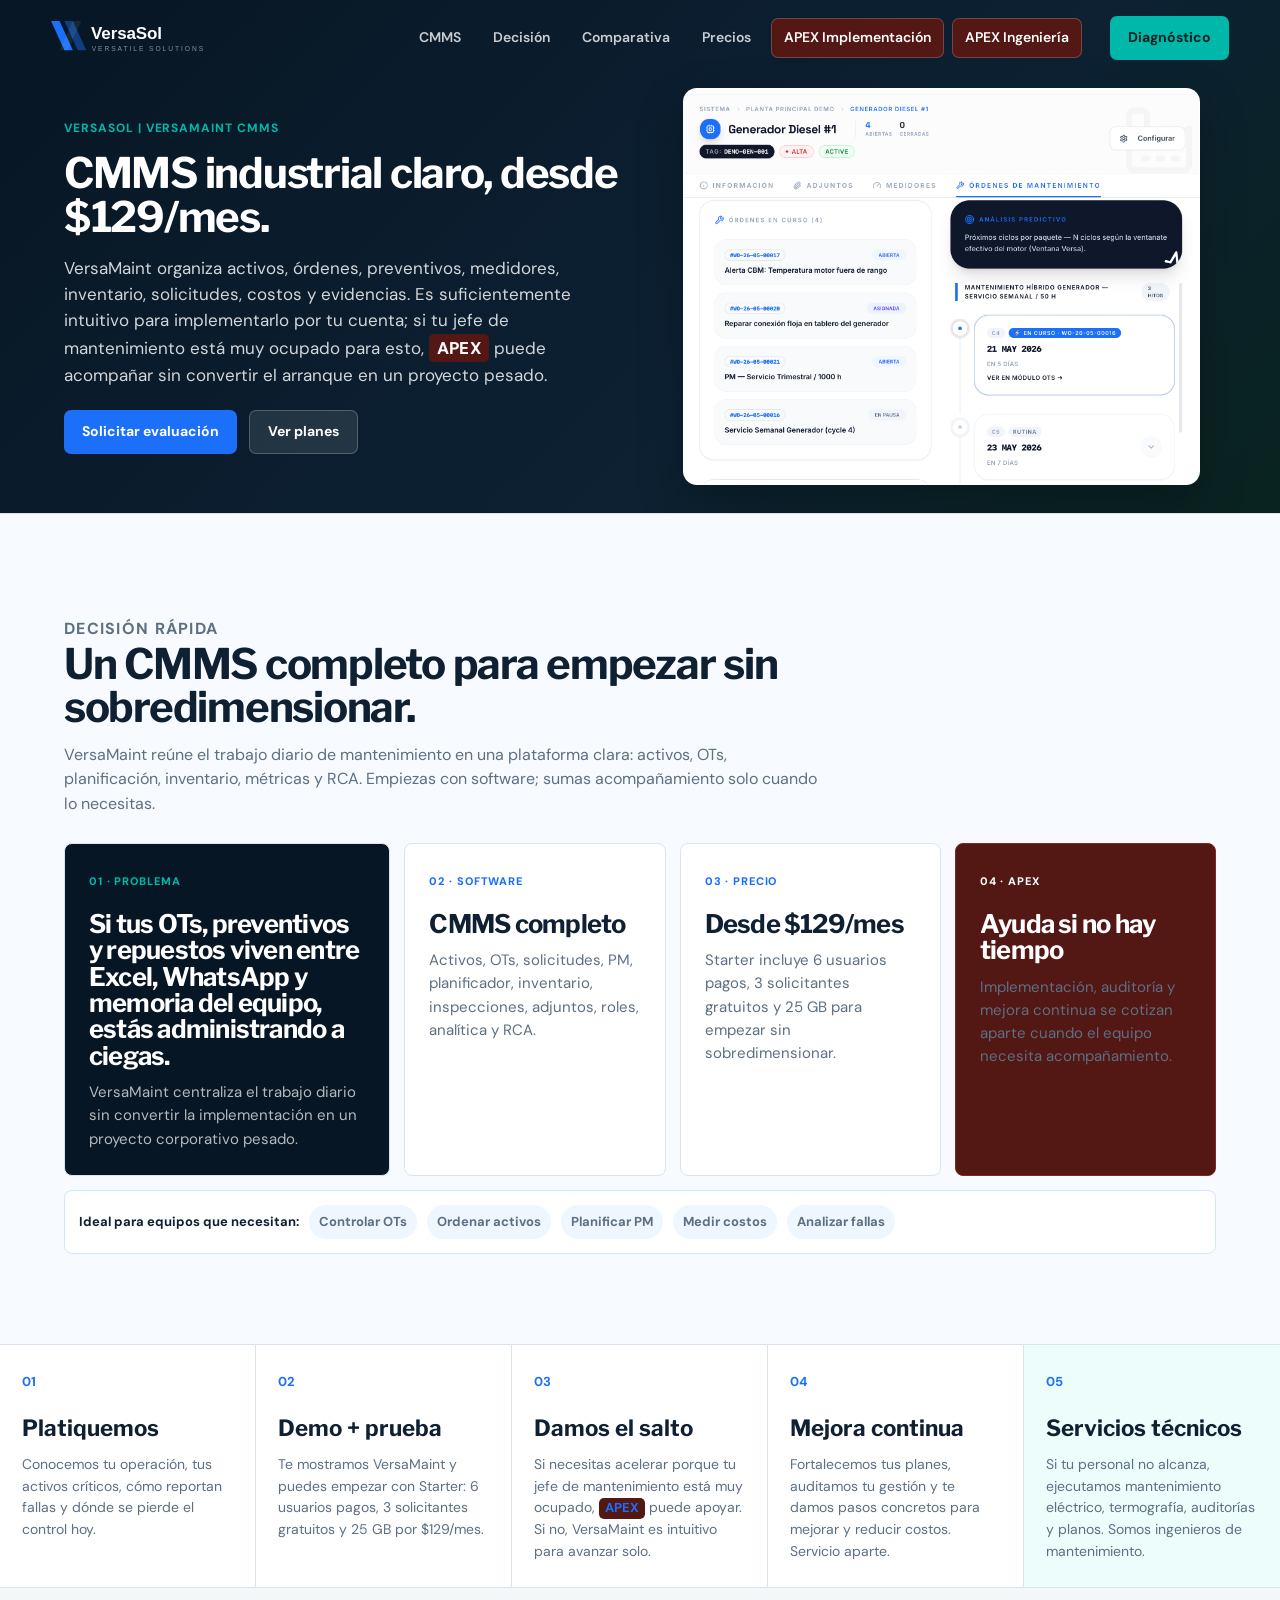
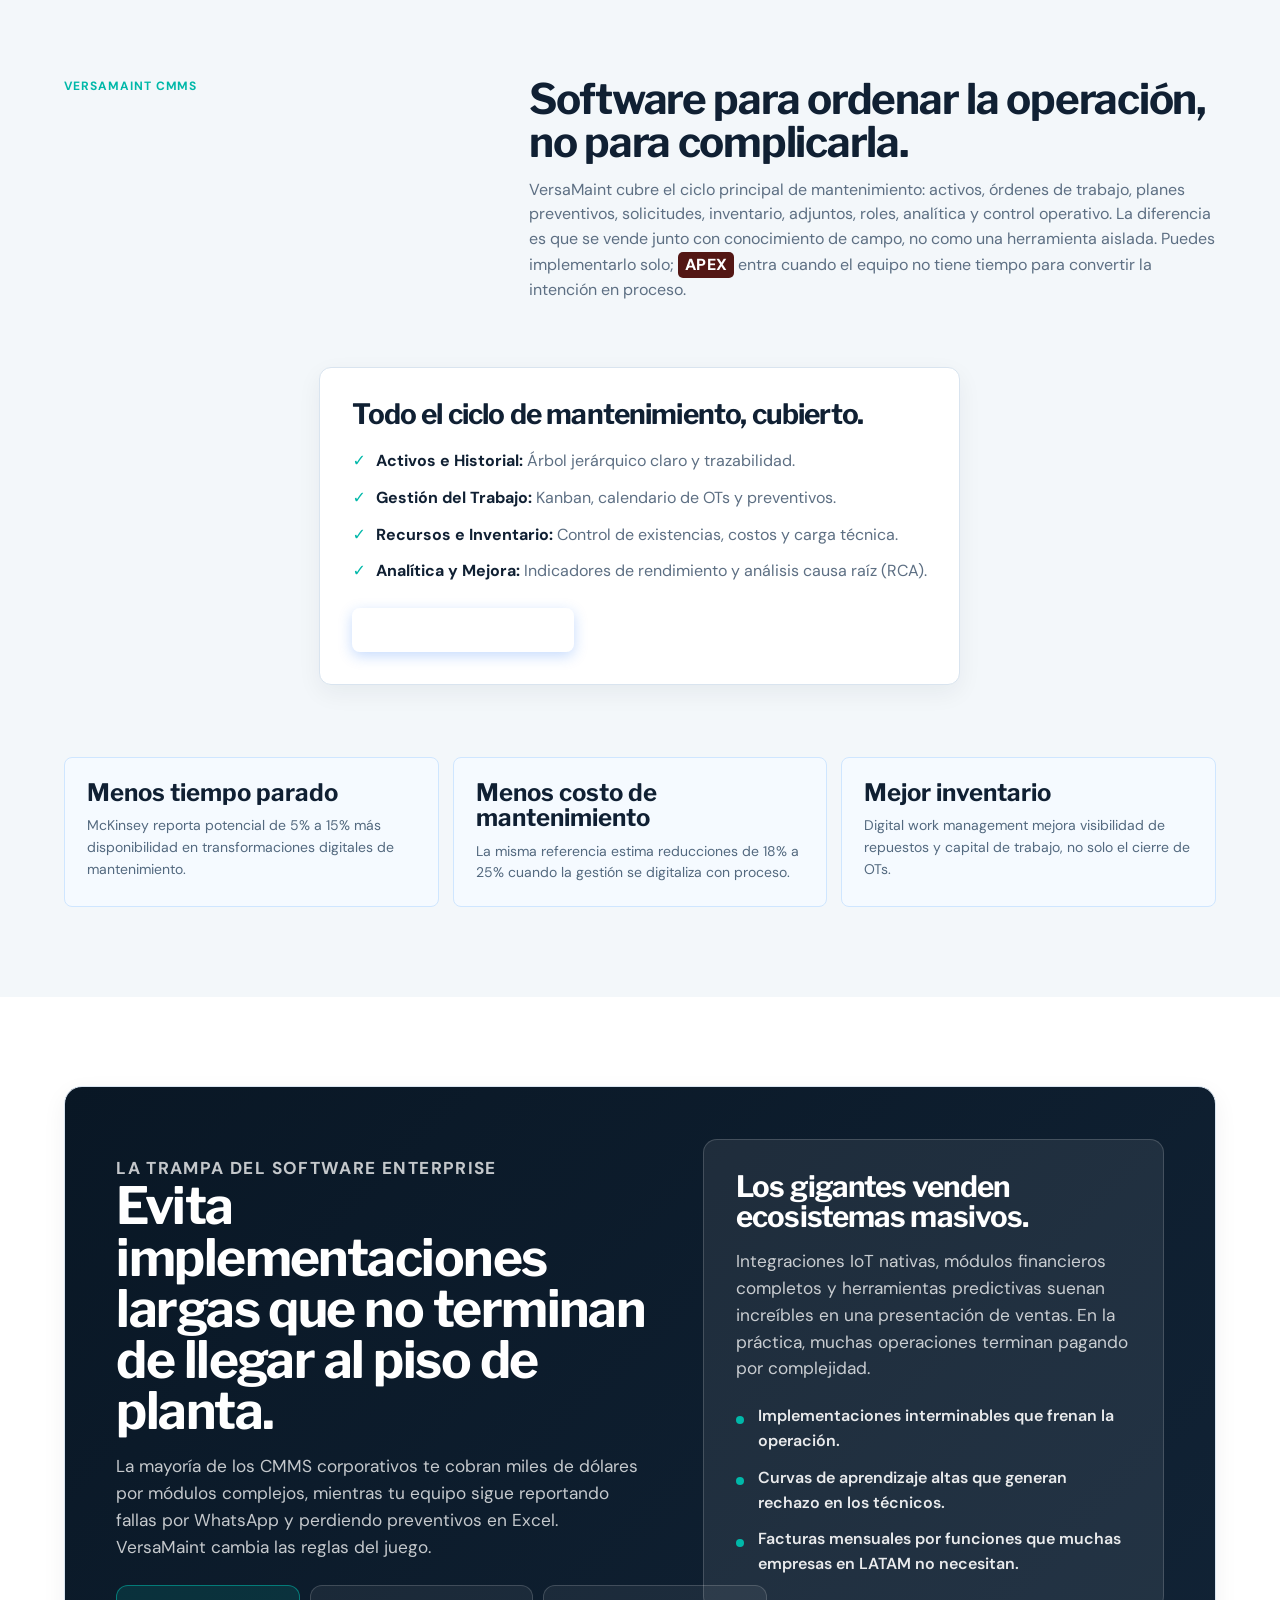
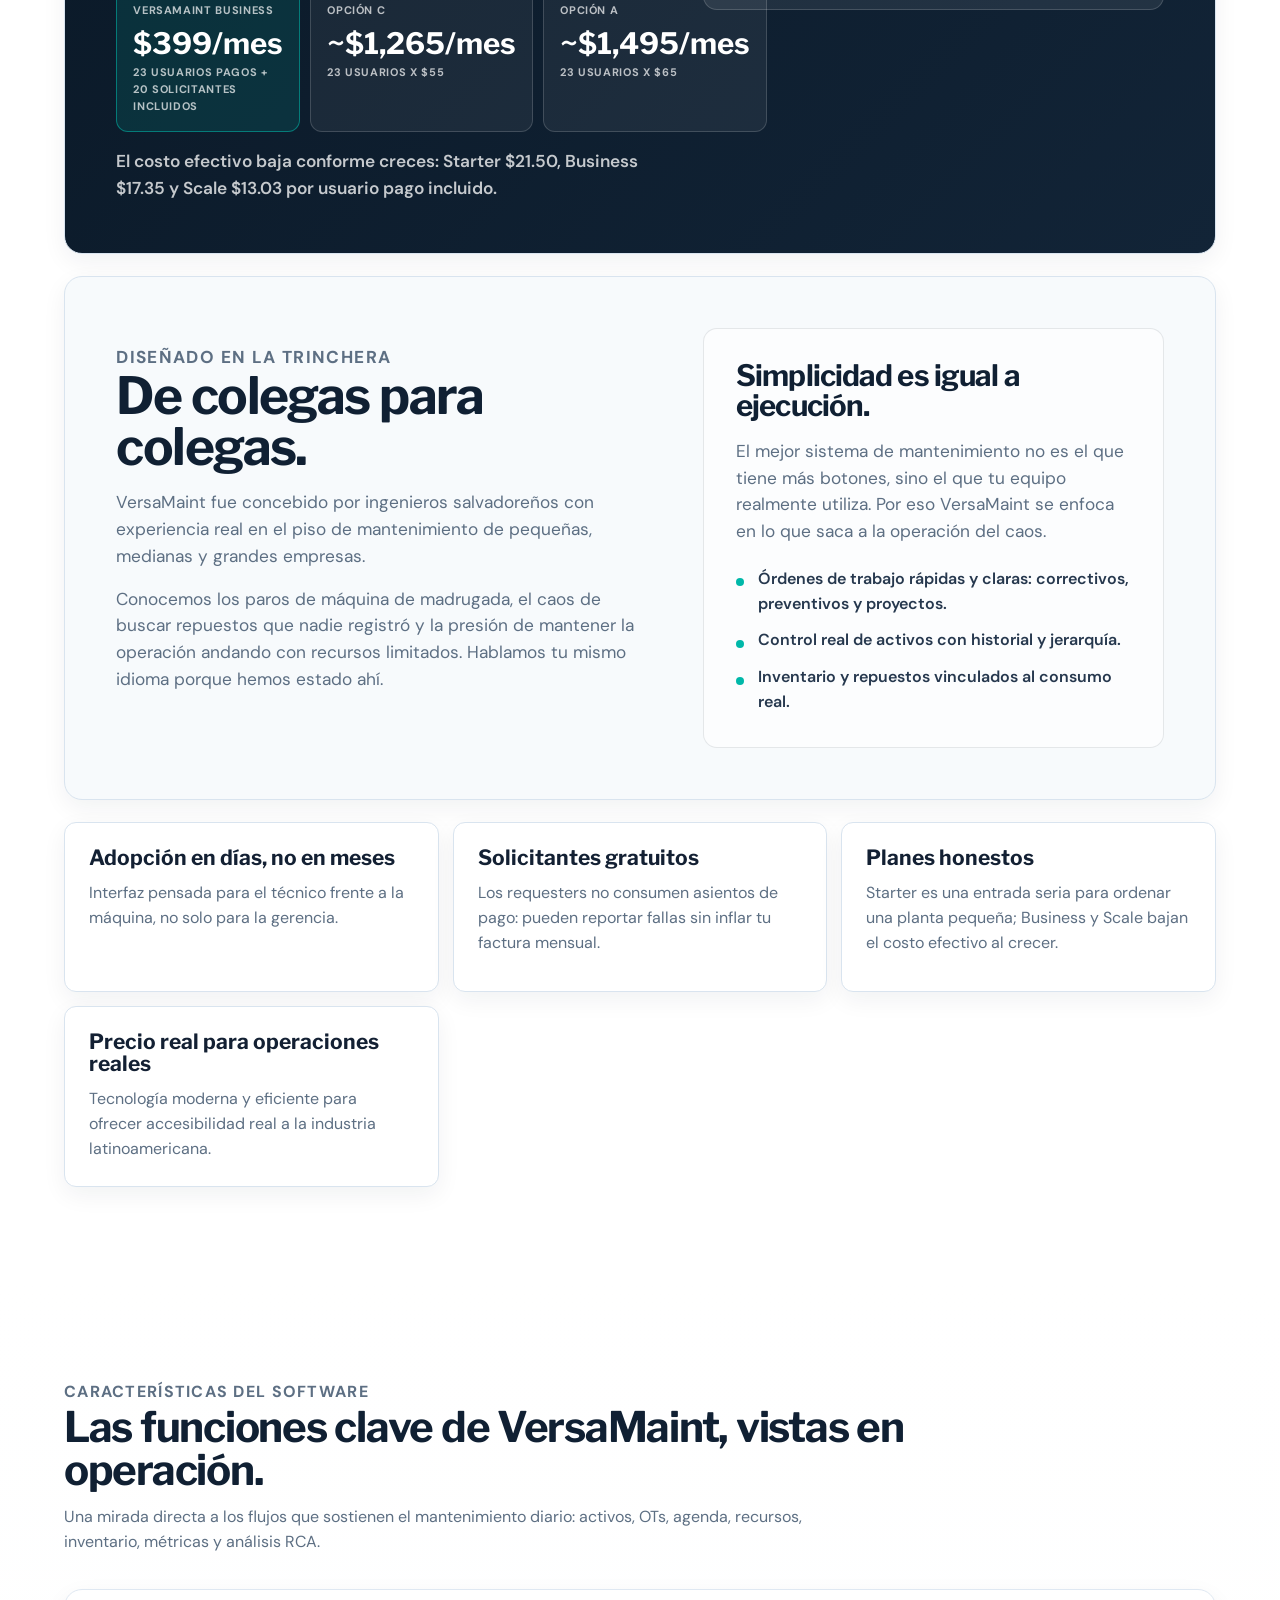
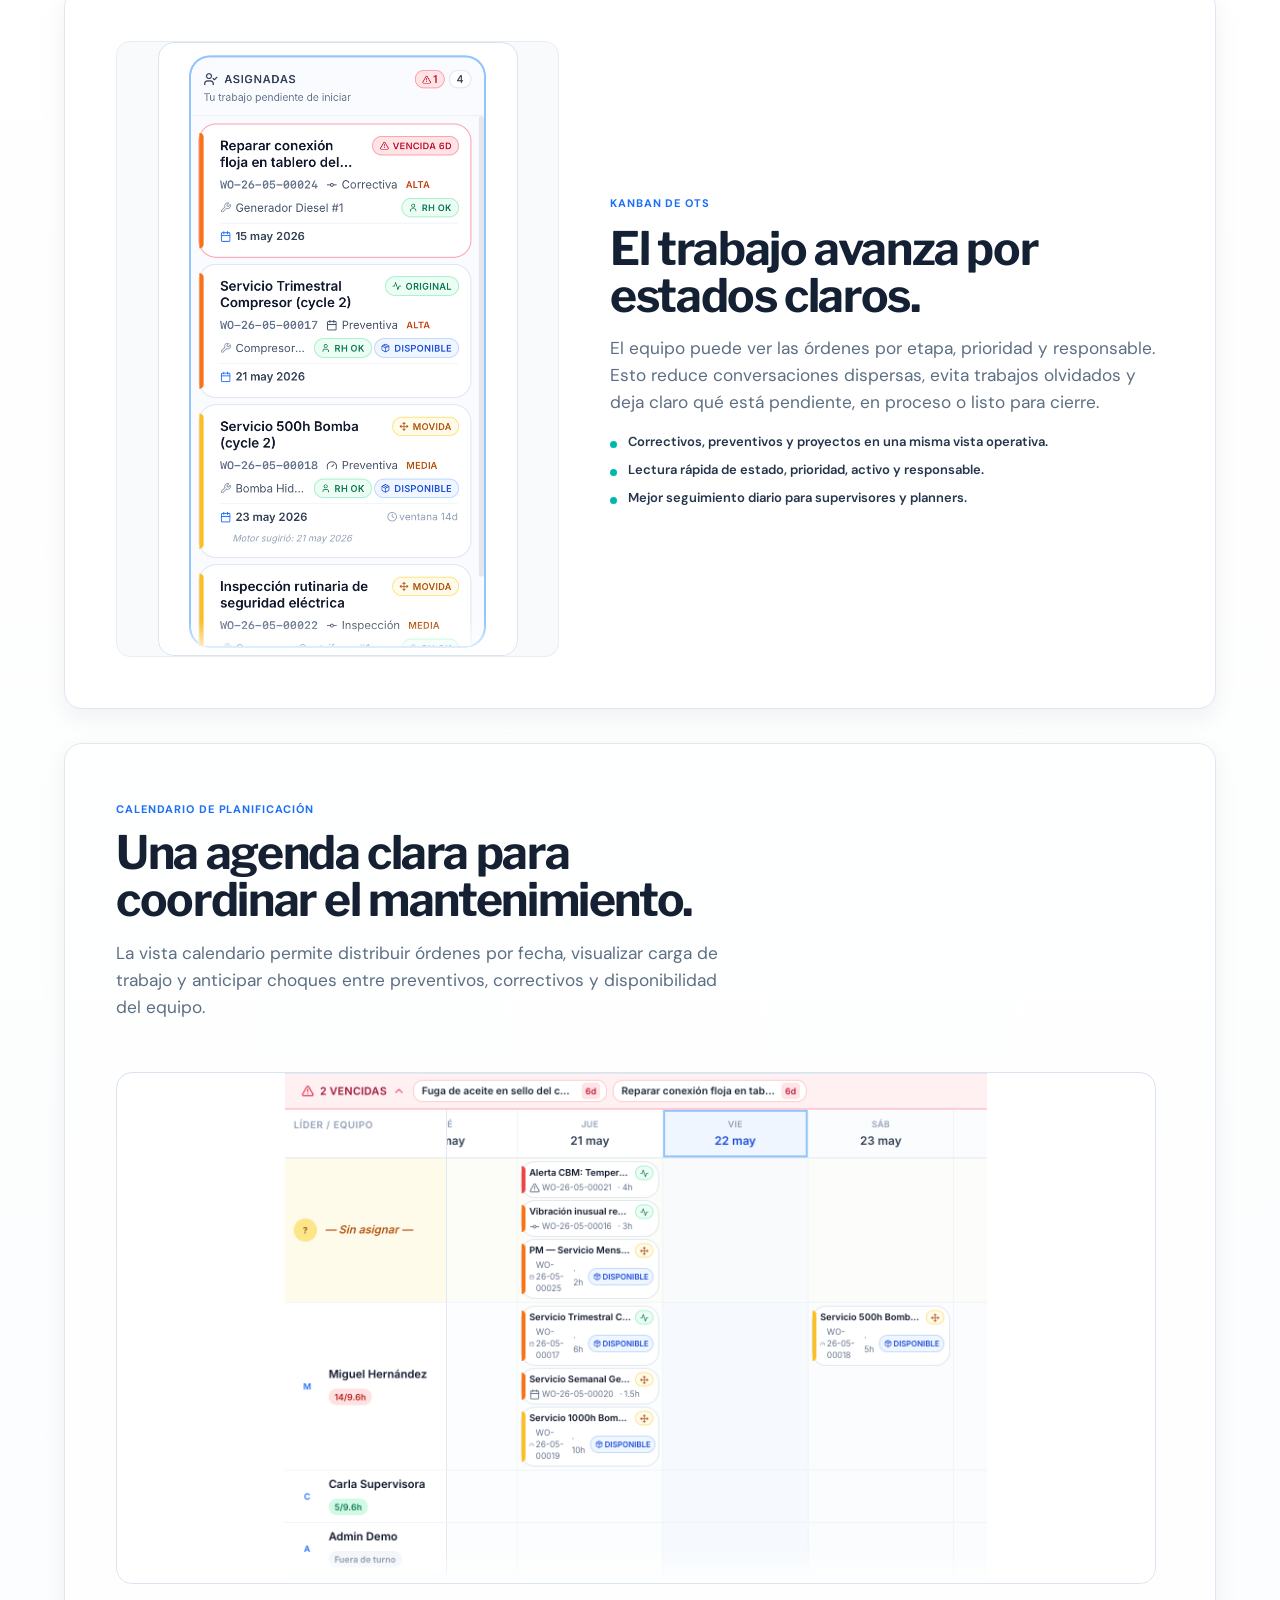
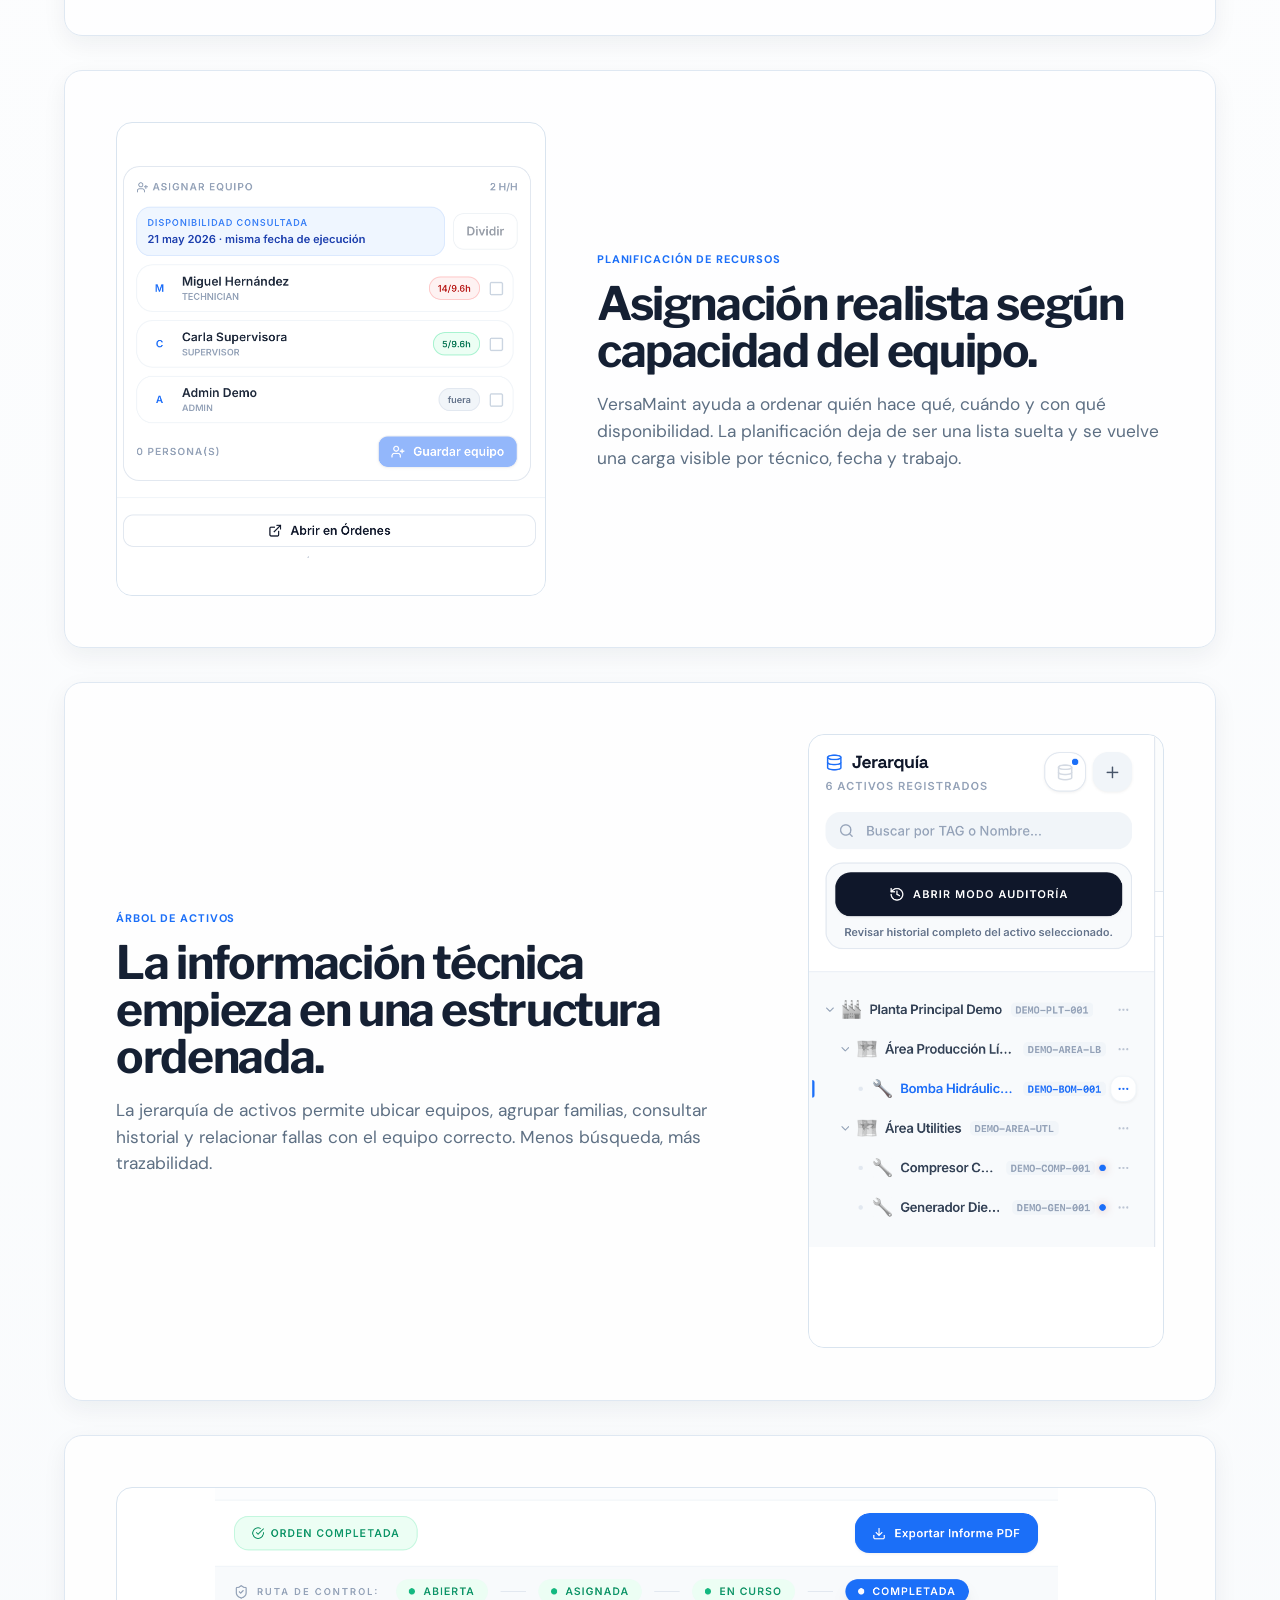
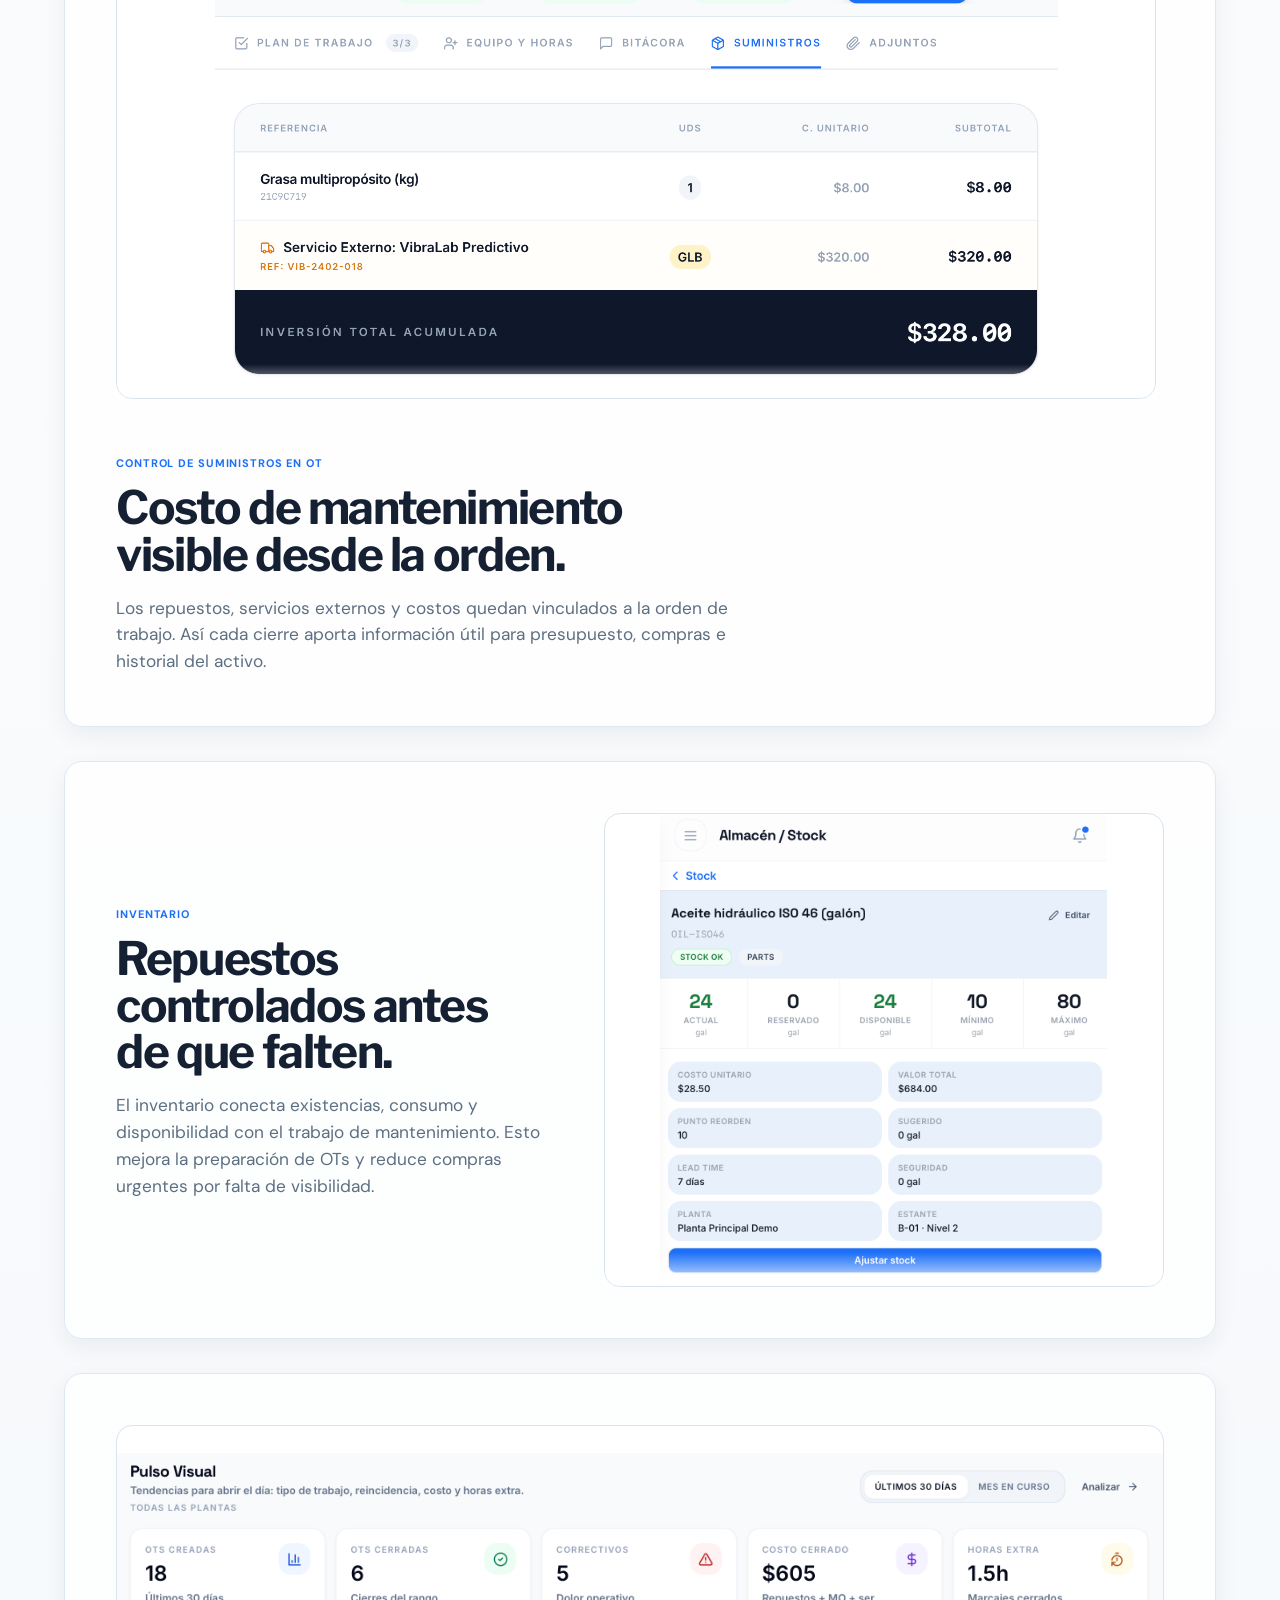
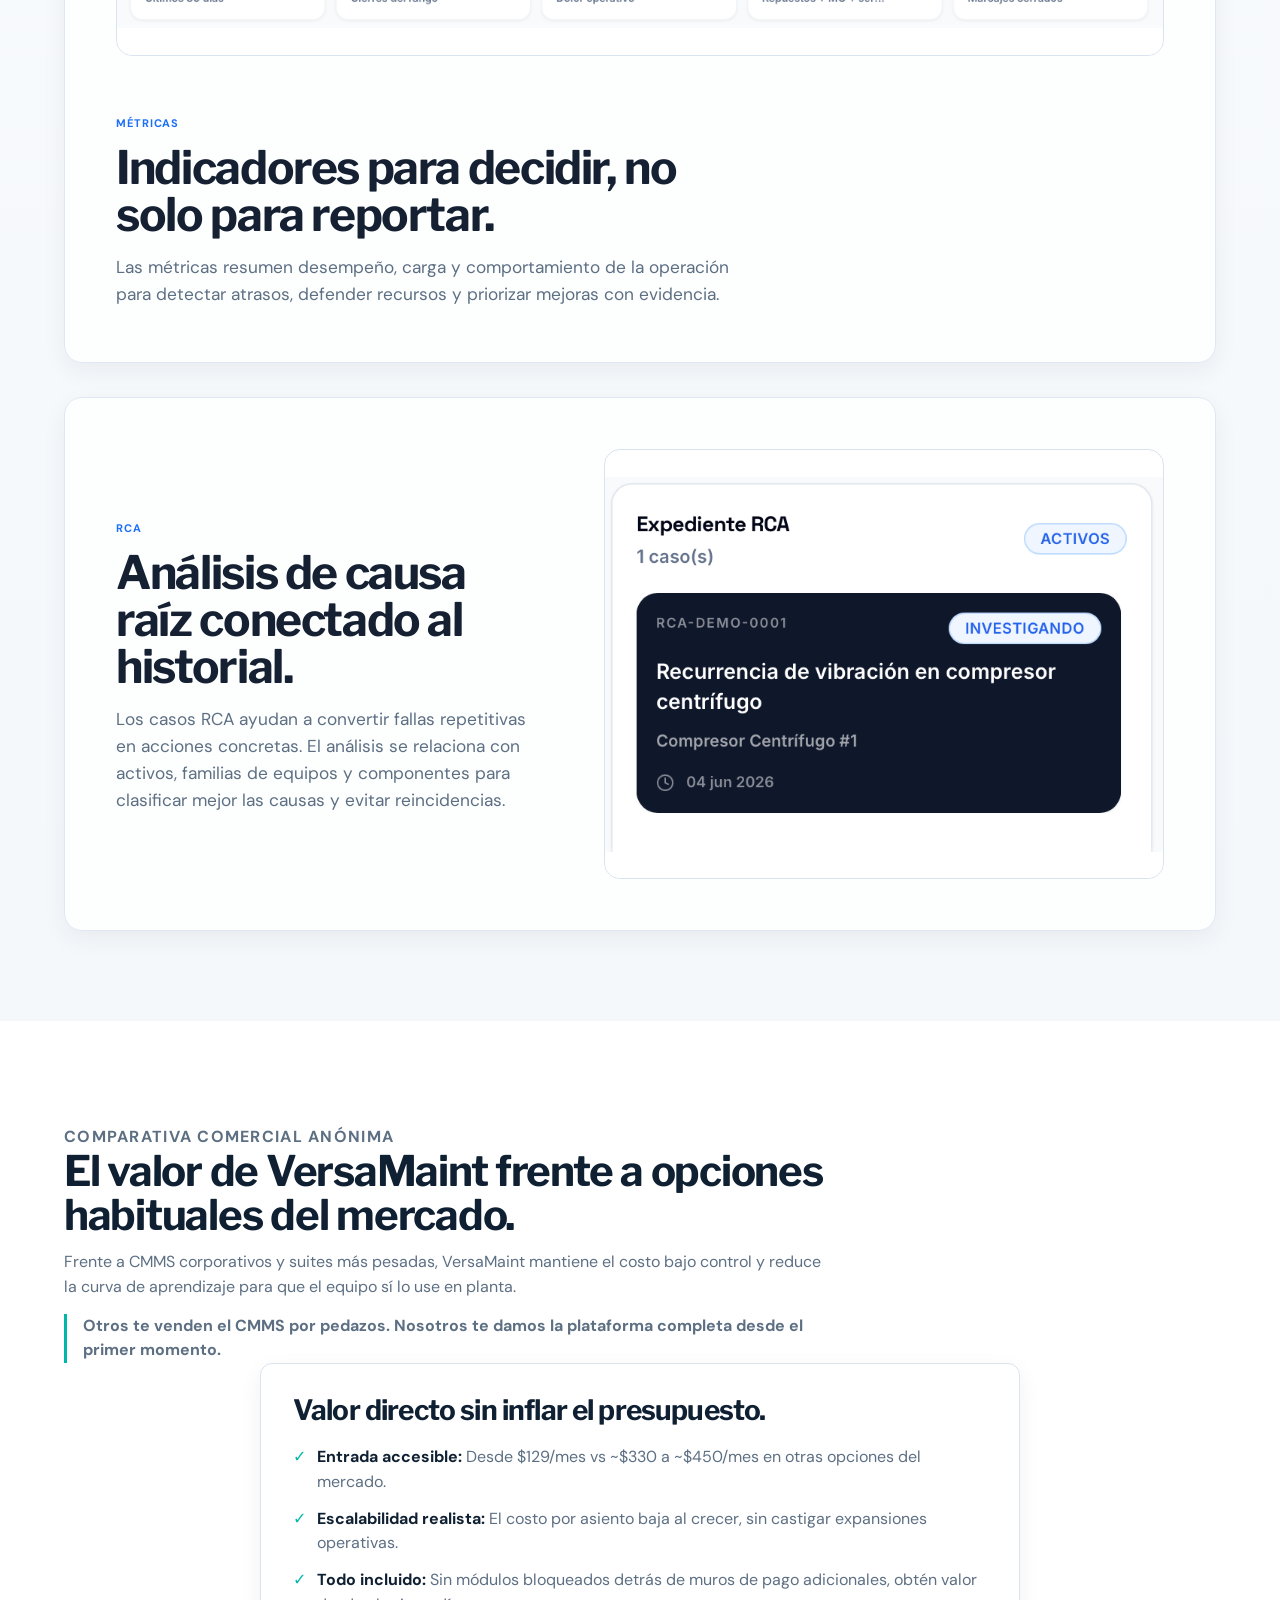
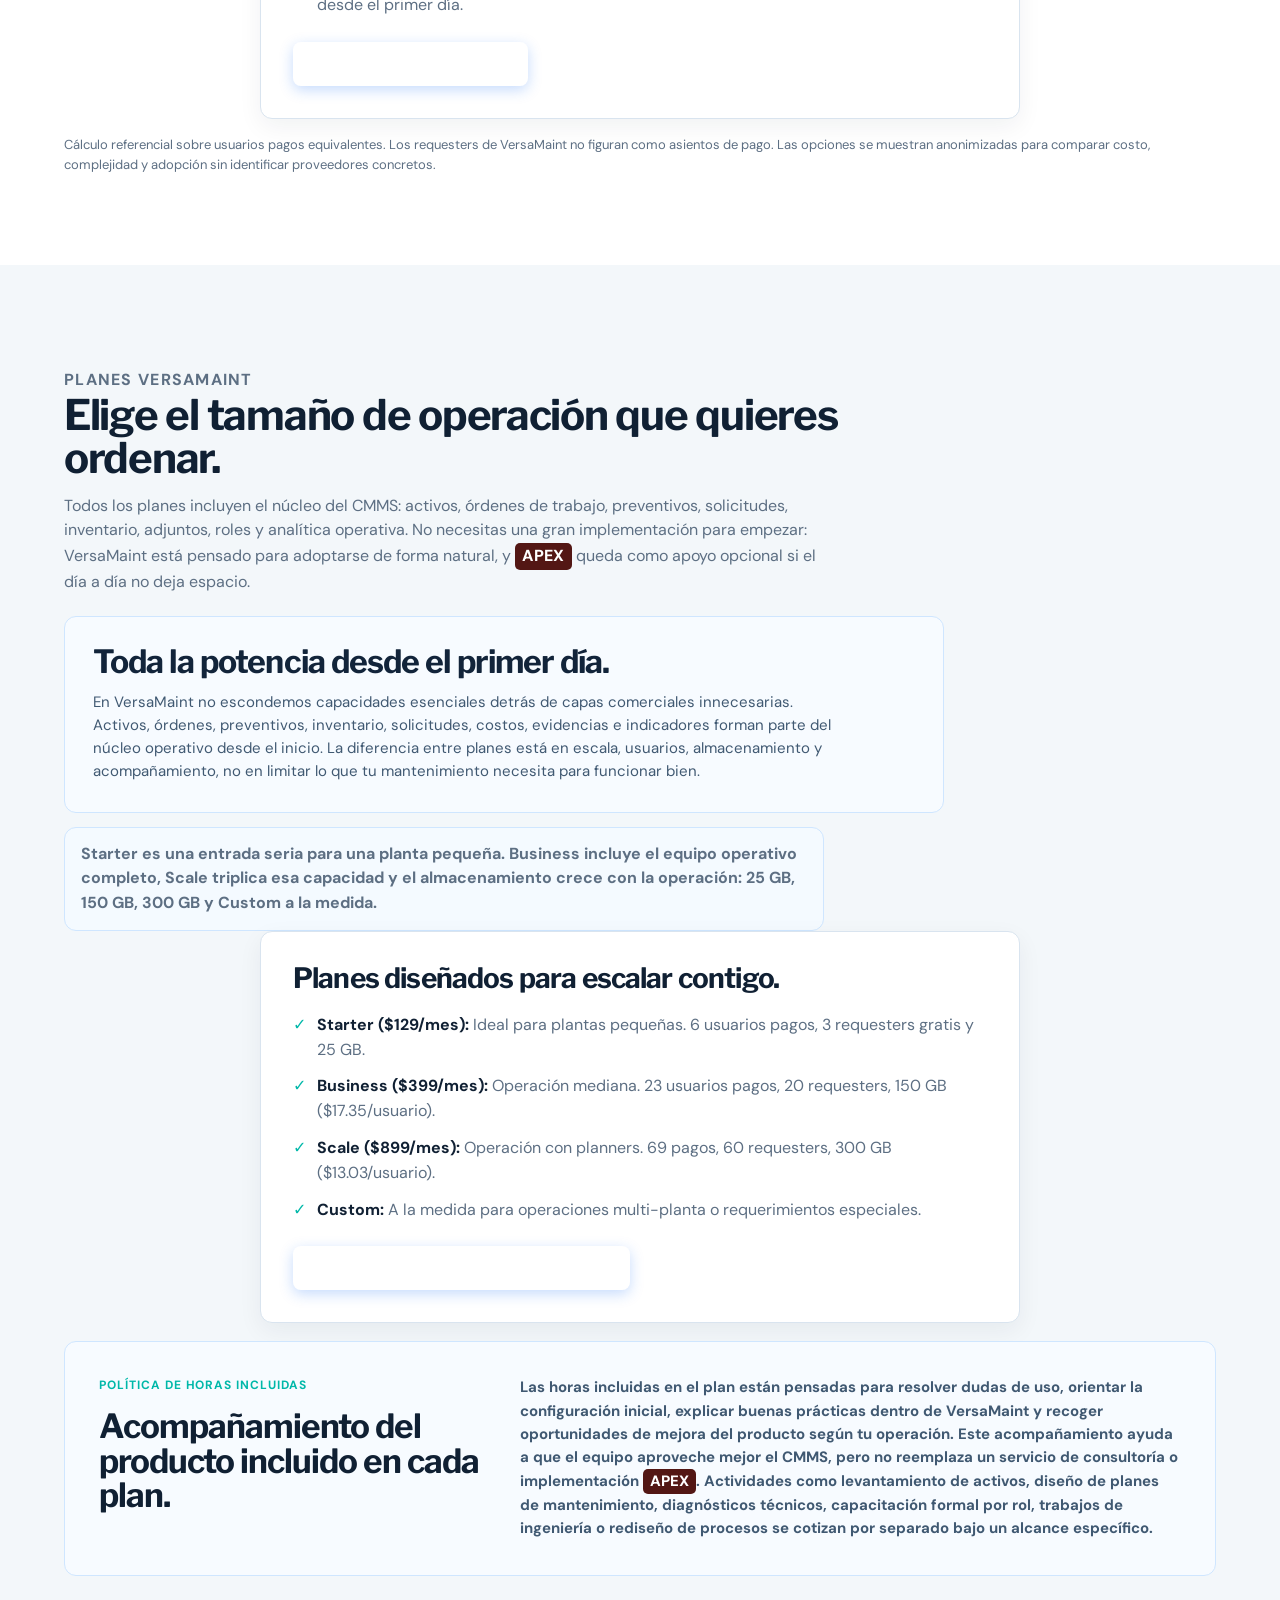
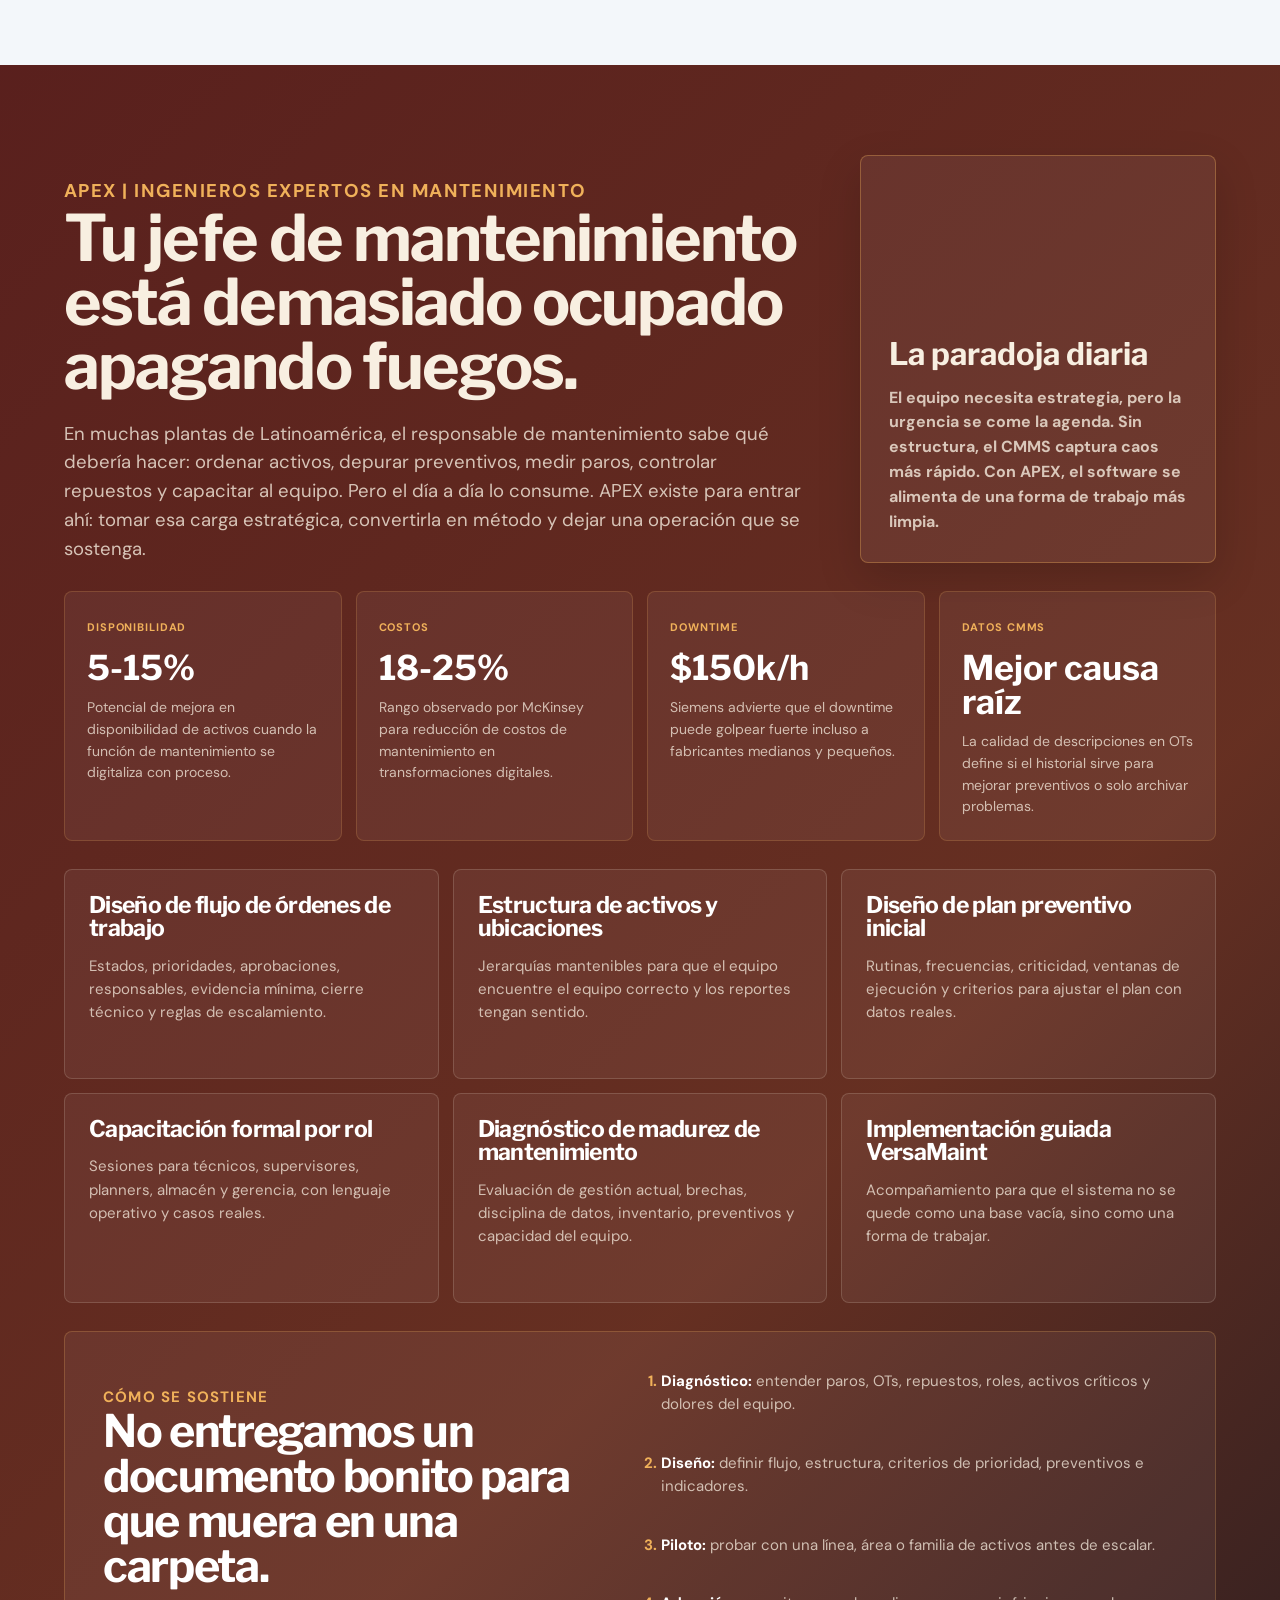
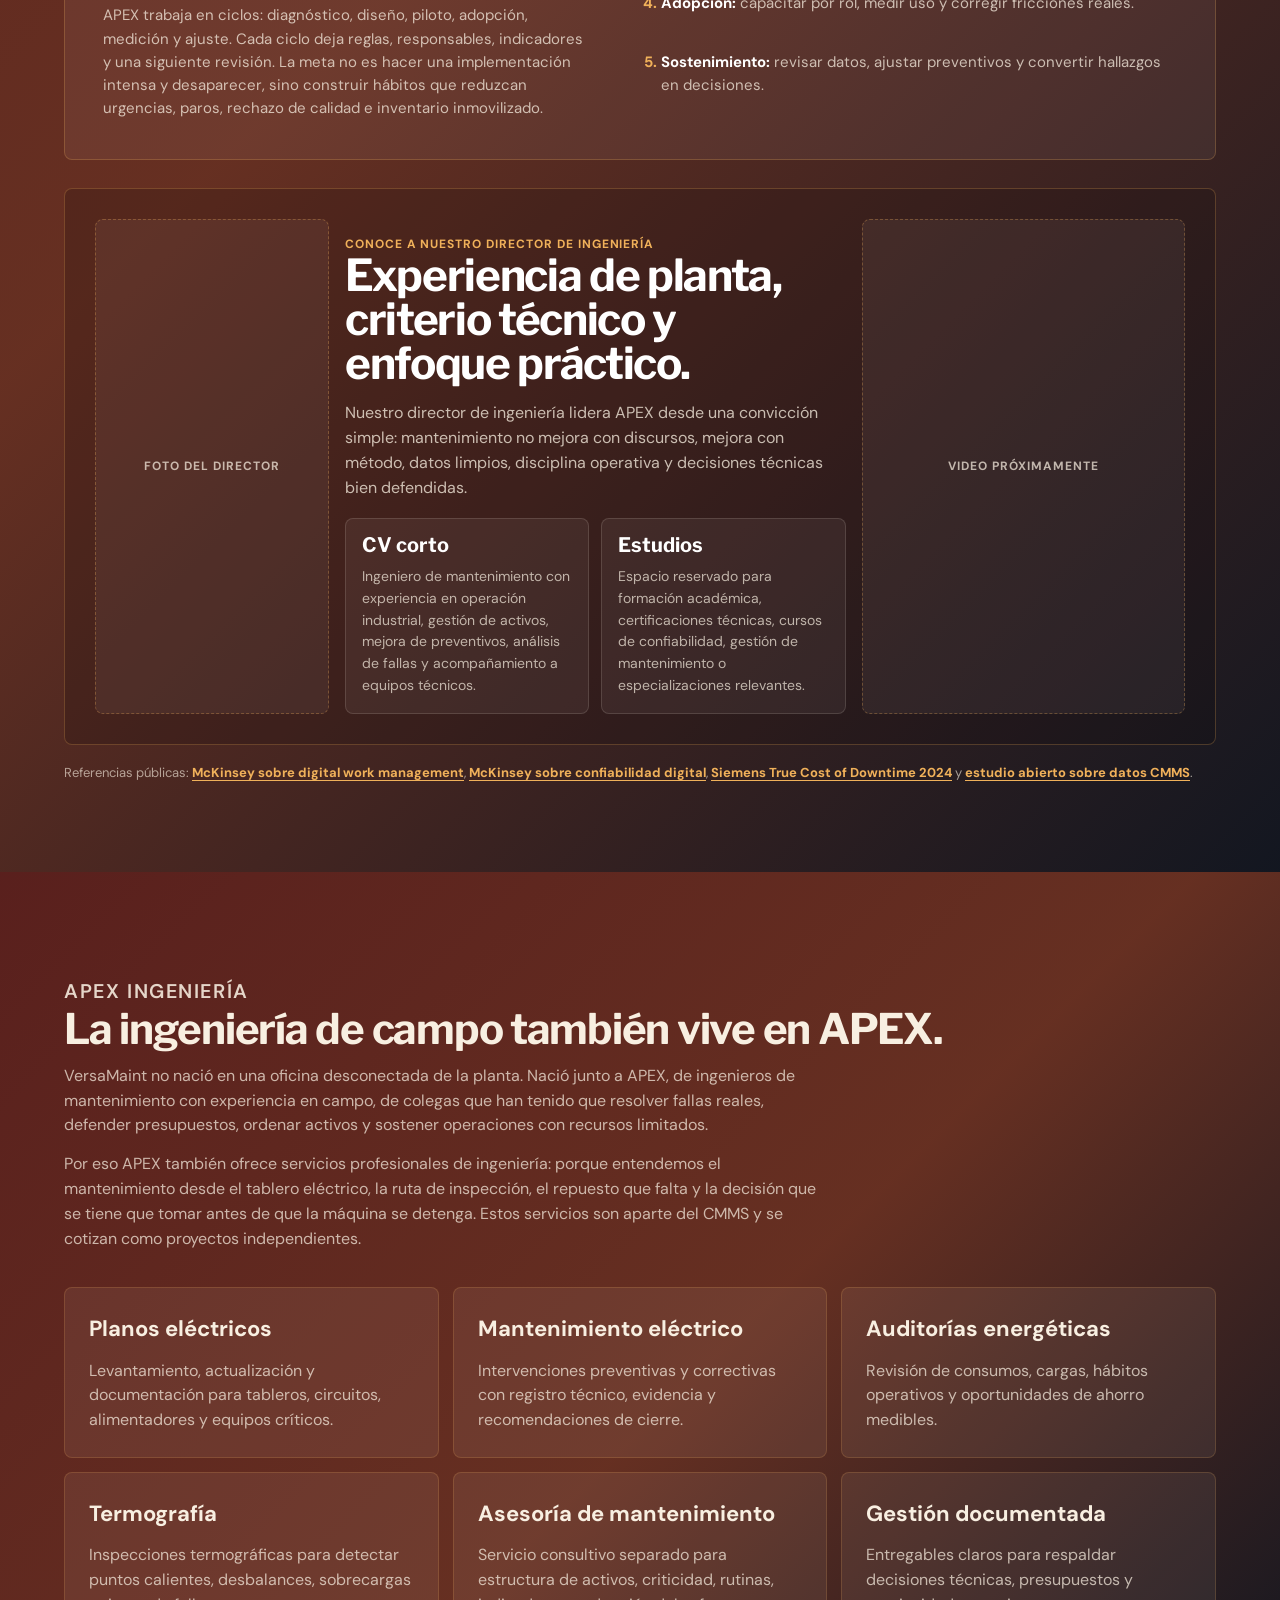
==== commit 6b0316f2: "Implement executive summaries and modals for CMMS, Comparativa, and Precios" ====
--- a/index.html
+++ b/index.html
@@ -137,47 +137,15 @@
             el equipo no tiene tiempo para convertir la intención en proceso.
           </p>
         </div>
-        <div class="feature-grid">
-          <article>
-            <span class="feature-icon blue"></span>
-            <h3>Activos y jerarquía</h3>
-            <p>Árbol de activos por ubicación, equipo, responsable, estado e historial para encontrar rápido dónde ocurre cada falla.</p>
-          </article>
-          <article>
-            <span class="feature-icon green"></span>
-            <h3>Órdenes de trabajo</h3>
-            <p>Seguimiento de correctivos, preventivos y proyectos con evidencias, suministros, costos y cierre técnico.</p>
-          </article>
-          <article>
-            <span class="feature-icon amber"></span>
-            <h3>Planificación diaria</h3>
-            <p>Calendario y tablero kanban para asignar trabajo, equilibrar carga y anticipar atrasos antes del cierre.</p>
-          </article>
-          <article>
-            <span class="feature-icon red"></span>
-            <h3>Analítica accionable</h3>
-            <p>Métricas de cumplimiento, costos, carga operativa y causa raíz para priorizar mejoras con datos.</p>
-          </article>
-          <article>
-            <span class="feature-icon teal"></span>
-            <h3>Inventario</h3>
-            <p>Repuestos, existencias y consumo conectados a las OTs para saber qué se usa, dónde y cuánto cuesta.</p>
-          </article>
-          <article>
-            <span class="feature-icon violet"></span>
-            <h3>Recursos</h3>
-            <p>Planificación de técnicos y responsables para evitar sobrecarga y ordenar la disponibilidad del equipo.</p>
-          </article>
-          <article>
-            <span class="feature-icon navy"></span>
-            <h3>RCA</h3>
-            <p>Casos de análisis de causa raíz vinculados a activos, familias y modos de falla para aprender del historial.</p>
-          </article>
-          <article>
-            <span class="feature-icon slate"></span>
-            <h3>Solicitudes y roles</h3>
-            <p>Requesters, técnicos, supervisores, planners, almacén y admin trabajando con permisos claros.</p>
-          </article>
+        <div class="summary-card">
+          <h3>Todo el ciclo de mantenimiento, cubierto.</h3>
+          <ul class="executive-list">
+            <li><strong>Activos e Historial:</strong> Árbol jerárquico claro y trazabilidad.</li>
+            <li><strong>Gestión del Trabajo:</strong> Kanban, calendario de OTs y preventivos.</li>
+            <li><strong>Recursos e Inventario:</strong> Control de existencias, costos y carga técnica.</li>
+            <li><strong>Analítica y Mejora:</strong> Indicadores de rendimiento y análisis causa raíz (RCA).</li>
+          </ul>
+          <button type="button" class="button secondary discreet-btn" data-modal-target="cmms-modal">Ver detalles de módulos</button>
         </div>
         <div class="value-proof">
           <article>
@@ -443,76 +411,14 @@
             Otros te venden el CMMS por pedazos. Nosotros te damos la plataforma completa desde el primer momento.
           </p>
         </div>
-        <div class="table-wrap" role="region" aria-label="Tabla comparativa de valor">
-          <table class="comparison-table">
-            <thead>
-              <tr>
-                <th>Factor de decisión</th>
-                <th><span class="mark ours"></span>VersaMaint</th>
-                <th><span class="mark a"></span>Opción A</th>
-                <th><span class="mark b"></span>Opción B</th>
-                <th><span class="mark c"></span>Opción C</th>
-              </tr>
-            </thead>
-            <tbody>
-              <tr>
-                <td>Entrada controlada<br><small>Starter</small></td>
-                <td><strong>$129/mes</strong><br>6 usuarios pagos, 3 requesters gratis y 25 GB.</td>
-                <td><strong>~$390/mes</strong><br>6 usuarios x $65, usualmente sin paquete operativo cerrado.</td>
-                <td><strong>~$450/mes</strong><br>6 usuarios x $75, con implementación más pesada.</td>
-                <td><strong>~$330/mes</strong><br>6 usuarios x $55, con features clave según plan.</td>
-              </tr>
-              <tr>
-                <td>Equipo pequeño<br><small>Business</small></td>
-                <td><strong>$399/mes</strong><br>23 pagos, 20 requesters, 150 GB y $17.35/asiento efectivo.</td>
-                <td><strong>~$1,495/mes</strong><br>23 usuarios x $65.</td>
-                <td><strong>~$1,725/mes</strong><br>23 usuarios x $75.</td>
-                <td><strong>~$1,265/mes</strong><br>23 usuarios x $55.</td>
-              </tr>
-              <tr>
-                <td>Operación con planner<br><small>Scale</small></td>
-                <td><strong>$899/mes</strong><br>69 pagos, 60 requesters, 300 GB y $13.03/asiento efectivo.</td>
-                <td><strong>~$4,485/mes</strong><br>69 usuarios x $65.</td>
-                <td><strong>~$5,175/mes</strong><br>69 usuarios x $75.</td>
-                <td><strong>~$3,795/mes</strong><br>69 usuarios x $55.</td>
-              </tr>
-              <tr>
-                <td>Operación grande<br><small>Custom</small></td>
-                <td><strong>A la medida</strong><br>Operación multi-planta con paquete de roles, almacenamiento y soporte definidos por alcance.</td>
-                <td><strong>Cotización alta</strong><br>Normalmente crece por usuario y módulo.</td>
-                <td><strong>Cotización alta</strong><br>Diseñada para despliegues corporativos.</td>
-                <td><strong>Cotización variable</strong><br>Depende de usuarios, módulos y soporte.</td>
-              </tr>
-              <tr>
-                <td>Features base del CMMS</td>
-                <td>Activos, OTs, PM, tablero de trabajo, inventario, solicitudes, adjuntos, roles e indicadores desde Starter.</td>
-                <td>Amplio, pero con más módulos que configurar antes de capturar valor.</td>
-                <td>Muy robusto; suele requerir más administración y capacitación.</td>
-                <td>Entrada simple, con capacidades avanzadas empujando upgrades.</td>
-              </tr>
-              <tr>
-                <td>Curva de aprendizaje</td>
-                <td>Interfaz enfocada en técnicos, supervisores y planners: adopción rápida y menos fricción operativa.</td>
-                <td>Suite extensa; requiere más configuración, capacitación y disciplina antes de capturar valor.</td>
-                <td>Más módulos y capas de administración; útil para corporativos, pesada para equipos medianos.</td>
-                <td>Más simple que una suite grande, pero varias funciones relevantes viven en planes superiores.</td>
-              </tr>
-              <tr>
-                <td>Costo que escala</td>
-                <td>Planes pensados para LATAM: usuarios, solicitantes y almacenamiento incluidos sin castigar cada paso.</td>
-                <td>El costo crece fuerte por asiento; agregar operación completa puede multiplicar la factura.</td>
-                <td>El precio por usuario hace que una expansión de técnicos y supervisores se vuelva cara rápido.</td>
-                <td>Arranca competitivo, pero funciones clave y crecimiento de usuarios empujan el upgrade.</td>
-              </tr>
-              <tr>
-                <td>Lectura comercial</td>
-                <td>Menor costo total y foco en ejecución diaria: menos ruido, más uso real en planta.</td>
-                <td>Potente, pero sobredimensionada para muchas operaciones que aún necesitan ordenar lo básico.</td>
-                <td>Robusta para corporativos; puede sentirse lenta, costosa y compleja para PyME industrial.</td>
-                <td>Buen punto de entrada, aunque el valor completo suele aparecer al subir de plan.</td>
-              </tr>
-            </tbody>
-          </table>
+        <div class="summary-card">
+          <h3>Valor directo sin inflar el presupuesto.</h3>
+          <ul class="executive-list">
+            <li><strong>Entrada accesible:</strong> Desde $129/mes vs ~$330 a ~$450/mes en otras opciones del mercado.</li>
+            <li><strong>Escalabilidad realista:</strong> El costo por asiento baja al crecer, sin castigar expansiones operativas.</li>
+            <li><strong>Todo incluido:</strong> Sin módulos bloqueados detrás de muros de pago adicionales, obtén valor desde el primer día.</li>
+          </ul>
+          <button type="button" class="button secondary discreet-btn" data-modal-target="comparativa-modal">Ver comparativa detallada</button>
         </div>
         <p class="source-note">
           Cálculo referencial sobre usuarios pagos equivalentes. Los requesters de VersaMaint no figuran como asientos de pago.
@@ -543,92 +449,15 @@
             esa capacidad y el almacenamiento crece con la operación: 25 GB, 150 GB, 300 GB y Custom a la medida.
           </p>
         </div>
-        <div class="table-wrap pricing-wrap" role="region" aria-label="Tabla de planes VersaMaint">
-          <table class="pricing-matrix">
-            <thead>
-              <tr>
-                <th>Característica / límite</th>
-                <th>Starter</th>
-                <th>Business</th>
-                <th>Scale</th>
-                <th>Custom</th>
-              </tr>
-            </thead>
-            <tbody>
-              <tr><td>Precio mensual</td><td><strong>$129</strong></td><td><strong>$399</strong></td><td><strong>$899</strong></td><td><strong>A la medida</strong></td></tr>
-              <tr><td>Precio anual</td><td>$1,316</td><td>$4,070</td><td>$9,170</td><td>A la medida</td></tr>
-              <tr><td>Admins incluidos</td><td>1</td><td>1</td><td>3</td><td>A la medida</td></tr>
-              <tr><td>Planners incluidos</td><td>0</td><td>1</td><td>3</td><td>A la medida</td></tr>
-              <tr><td>Supervisores incluidos</td><td>1</td><td>6</td><td>18</td><td>A la medida</td></tr>
-              <tr><td>Técnicos incluidos</td><td>3</td><td>14</td><td>42</td><td>A la medida</td></tr>
-              <tr><td>Almacén incluido</td><td>1</td><td>1</td><td>3</td><td>A la medida</td></tr>
-              <tr><td>Total usuarios pagos</td><td>6</td><td>23</td><td>69</td><td>A la medida</td></tr>
-              <tr><td>Precio promedio por asiento</td><td>$21.50</td><td>$17.35</td><td>$13.03</td><td>A la medida</td></tr>
-              <tr><td>Horas de acompañamiento del producto</td><td>1 h/mes</td><td>2 h/mes</td><td>4 h/mes</td><td>A la medida</td></tr>
-              <tr><td>Requesters incluidos</td><td>3</td><td>20</td><td>60</td><td>A la medida</td></tr>
-              <tr><td>Storage total</td><td>25 GB</td><td>150 GB</td><td>300 GB</td><td>A la medida</td></tr>
-              <tr><td>Tope de tráfico mensual</td><td>25 GB</td><td>150 GB</td><td>300 GB</td><td>A la medida</td></tr>
-              <tr><td>Adjuntos por OT</td><td>2</td><td>3</td><td>5</td><td>A la medida</td></tr>
-              <tr><td>Tamaño máximo por archivo</td><td>10 MB</td><td>15 MB</td><td>25 MB</td><td>A la medida</td></tr>
-              <tr><td>Tipos de archivo</td><td>Imágenes, PDF</td><td>Imágenes, PDF</td><td>Imágenes, PDF, video</td><td>A la medida</td></tr>
-              <tr><td>Activos</td><td>100</td><td>150</td><td>Ilimitados</td><td>A la medida</td></tr>
-              <tr><td>OTs abiertas</td><td>Ilimitadas</td><td>Ilimitadas</td><td>Ilimitadas</td><td>A la medida</td></tr>
-              <tr><td>OTs por mes</td><td>Ilimitadas</td><td>Ilimitadas</td><td>Ilimitadas</td><td>A la medida</td></tr>
-              <tr><td>Soporte</td><td>Email ligero</td><td>Email 24 h</td><td>Chat + email 8 h</td><td>A la medida</td></tr>
-              <tr><td>Implementación y asesoría</td><td>Opcional</td><td>Opcional</td><td>Opcional</td><td>A la medida</td></tr>
-              <tr><td>Retención tras cancelar</td><td>6 meses</td><td>1 año</td><td>2 años</td><td>A la medida</td></tr>
-              <tr><td>Gracia por storage lleno</td><td>1 mes</td><td>2 meses</td><td>3 meses</td><td>A la medida</td></tr>
-            </tbody>
-          </table>
-        </div>
-        <div class="addons">
-          <article>
-            <h3>Add-ons de usuarios</h3>
-            <div class="addon-table-wrap">
-              <table class="addon-table">
-                <thead>
-                  <tr>
-                    <th>Rol extra</th>
-                    <th>Starter</th>
-                    <th>Business</th>
-                    <th>Scale</th>
-                    <th>Custom</th>
-                  </tr>
-                </thead>
-                <tbody>
-                  <tr><td>Técnico</td><td>$19/mes</td><td>$14/mes</td><td>$11/mes</td><td>A la medida</td></tr>
-                  <tr><td>Almacén</td><td>$21/mes</td><td>$17/mes</td><td>$13/mes</td><td>A la medida</td></tr>
-                  <tr><td>Supervisor</td><td>$25/mes</td><td>$21/mes</td><td>$15/mes</td><td>A la medida</td></tr>
-                  <tr><td>Planner</td><td>$34/mes</td><td>$28/mes</td><td>$19/mes</td><td>A la medida</td></tr>
-                  <tr><td>Admin</td><td>$39/mes</td><td>$32/mes</td><td>$23/mes</td><td>A la medida</td></tr>
-                </tbody>
-              </table>
-            </div>
-            <p>Los precios por rol usan una ponderación simple: técnico, almacén, supervisor, planner y admin. El costo baja en planes superiores por volumen.</p>
-          </article>
-          <article>
-            <h3>Add-ons de almacenamiento</h3>
-            <div class="addon-table-wrap">
-              <table class="addon-table">
-                <thead>
-                  <tr>
-                    <th>Bloque extra</th>
-                    <th>Starter</th>
-                    <th>Business</th>
-                    <th>Scale</th>
-                    <th>Custom</th>
-                  </tr>
-                </thead>
-                <tbody>
-                  <tr><td>+50 GB</td><td>$45/mes</td><td>-</td><td>-</td><td>A la medida</td></tr>
-                  <tr><td>+100 GB</td><td>$80/mes</td><td>$65/mes</td><td>-</td><td>A la medida</td></tr>
-                  <tr><td>+150 GB</td><td>-</td><td>$90/mes</td><td>$75/mes</td><td>A la medida</td></tr>
-                  <tr><td>+300 GB</td><td>-</td><td>-</td><td>$120/mes</td><td>A la medida</td></tr>
-                </tbody>
-              </table>
-            </div>
-            <p>El tráfico mensual sube en la misma cantidad del storage comprado. Business parte en 150 GB y Scale duplica a 300 GB.</p>
-          </article>
+        <div class="summary-card">
+          <h3>Planes diseñados para escalar contigo.</h3>
+          <ul class="executive-list">
+            <li><strong>Starter ($129/mes):</strong> Ideal para plantas pequeñas. 6 usuarios pagos, 3 requesters gratis y 25 GB.</li>
+            <li><strong>Business ($399/mes):</strong> Operación mediana. 23 usuarios pagos, 20 requesters, 150 GB ($17.35/usuario).</li>
+            <li><strong>Scale ($899/mes):</strong> Operación con planners. 69 pagos, 60 requesters, 300 GB ($13.03/usuario).</li>
+            <li><strong>Custom:</strong> A la medida para operaciones multi-planta o requerimientos especiales.</li>
+          </ul>
+          <button type="button" class="button secondary discreet-btn" data-modal-target="precios-modal">Ver tabla completa de precios y add-ons</button>
         </div>
         <div class="software-hours-policy">
           <div>
@@ -830,6 +659,239 @@
       <span>VersaSol | Software de mantenimiento. <span class="apex-tag">APEX</span> | Gestión e ingeniería de mantenimiento.</span>
     </footer>
 
+    <dialog id="cmms-modal" class="modal">
+      <div class="modal-content">
+        <header class="modal-header">
+          <h2>Detalles de Módulos CMMS</h2>
+          <button type="button" class="modal-close" aria-label="Cerrar modal">&times;</button>
+        </header>
+        <div class="modal-body">
+          <div class="feature-grid modal-grid">
+            <article>
+              <span class="feature-icon blue"></span>
+              <h3>Activos y jerarquía</h3>
+              <p>Árbol de activos por ubicación, equipo, responsable, estado e historial para encontrar rápido dónde ocurre cada falla.</p>
+            </article>
+            <article>
+              <span class="feature-icon green"></span>
+              <h3>Órdenes de trabajo</h3>
+              <p>Seguimiento de correctivos, preventivos y proyectos con evidencias, suministros, costos y cierre técnico.</p>
+            </article>
+            <article>
+              <span class="feature-icon amber"></span>
+              <h3>Planificación diaria</h3>
+              <p>Calendario y tablero kanban para asignar trabajo, equilibrar carga y anticipar atrasos antes del cierre.</p>
+            </article>
+            <article>
+              <span class="feature-icon red"></span>
+              <h3>Analítica accionable</h3>
+              <p>Métricas de cumplimiento, costos, carga operativa y causa raíz para priorizar mejoras con datos.</p>
+            </article>
+            <article>
+              <span class="feature-icon teal"></span>
+              <h3>Inventario</h3>
+              <p>Repuestos, existencias y consumo conectados a las OTs para saber qué se usa, dónde y cuánto cuesta.</p>
+            </article>
+            <article>
+              <span class="feature-icon violet"></span>
+              <h3>Recursos</h3>
+              <p>Planificación de técnicos y responsables para evitar sobrecarga y ordenar la disponibilidad del equipo.</p>
+            </article>
+            <article>
+              <span class="feature-icon navy"></span>
+              <h3>RCA</h3>
+              <p>Casos de análisis de causa raíz vinculados a activos, familias y modos de falla para aprender del historial.</p>
+            </article>
+            <article>
+              <span class="feature-icon slate"></span>
+              <h3>Solicitudes y roles</h3>
+              <p>Requesters, técnicos, supervisores, planners, almacén y admin trabajando con permisos claros.</p>
+            </article>
+          </div>
+        </div>
+      </div>
+    </dialog>
+
+    <dialog id="comparativa-modal" class="modal">
+      <div class="modal-content">
+        <header class="modal-header">
+          <h2>Comparativa Comercial Detallada</h2>
+          <button type="button" class="modal-close" aria-label="Cerrar modal">&times;</button>
+        </header>
+        <div class="modal-body">
+          <div class="table-wrap modal-table-wrap">
+            <table class="comparison-table">
+              <thead>
+                <tr>
+                  <th>Factor de decisión</th>
+                  <th><span class="mark ours"></span>VersaMaint</th>
+                  <th><span class="mark a"></span>Opción A</th>
+                  <th><span class="mark b"></span>Opción B</th>
+                  <th><span class="mark c"></span>Opción C</th>
+                </tr>
+              </thead>
+              <tbody>
+                <tr>
+                  <td>Entrada controlada<br><small>Starter</small></td>
+                  <td><strong>$129/mes</strong><br>6 usuarios pagos, 3 requesters gratis y 25 GB.</td>
+                  <td><strong>~$390/mes</strong><br>6 usuarios x $65, usualmente sin paquete operativo cerrado.</td>
+                  <td><strong>~$450/mes</strong><br>6 usuarios x $75, con implementación más pesada.</td>
+                  <td><strong>~$330/mes</strong><br>6 usuarios x $55, con features clave según plan.</td>
+                </tr>
+                <tr>
+                  <td>Equipo pequeño<br><small>Business</small></td>
+                  <td><strong>$399/mes</strong><br>23 pagos, 20 requesters, 150 GB y $17.35/asiento efectivo.</td>
+                  <td><strong>~$1,495/mes</strong><br>23 usuarios x $65.</td>
+                  <td><strong>~$1,725/mes</strong><br>23 usuarios x $75.</td>
+                  <td><strong>~$1,265/mes</strong><br>23 usuarios x $55.</td>
+                </tr>
+                <tr>
+                  <td>Operación con planner<br><small>Scale</small></td>
+                  <td><strong>$899/mes</strong><br>69 pagos, 60 requesters, 300 GB y $13.03/asiento efectivo.</td>
+                  <td><strong>~$4,485/mes</strong><br>69 usuarios x $65.</td>
+                  <td><strong>~$5,175/mes</strong><br>69 usuarios x $75.</td>
+                  <td><strong>~$3,795/mes</strong><br>69 usuarios x $55.</td>
+                </tr>
+                <tr>
+                  <td>Operación grande<br><small>Custom</small></td>
+                  <td><strong>A la medida</strong><br>Operación multi-planta con paquete de roles, almacenamiento y soporte definidos por alcance.</td>
+                  <td><strong>Cotización alta</strong><br>Normalmente crece por usuario y módulo.</td>
+                  <td><strong>Cotización alta</strong><br>Diseñada para despliegues corporativos.</td>
+                  <td><strong>Cotización variable</strong><br>Depende de usuarios, módulos y soporte.</td>
+                </tr>
+                <tr>
+                  <td>Features base del CMMS</td>
+                  <td>Activos, OTs, PM, tablero de trabajo, inventario, solicitudes, adjuntos, roles e indicadores desde Starter.</td>
+                  <td>Amplio, pero con más módulos que configurar antes de capturar valor.</td>
+                  <td>Muy robusto; suele requerir más administración y capacitación.</td>
+                  <td>Entrada simple, con capacidades avanzadas empujando upgrades.</td>
+                </tr>
+                <tr>
+                  <td>Curva de aprendizaje</td>
+                  <td>Interfaz enfocada en técnicos, supervisores y planners: adopción rápida y menos fricción operativa.</td>
+                  <td>Suite extensa; requiere más configuración, capacitación y disciplina antes de capturar valor.</td>
+                  <td>Más módulos y capas de administración; útil para corporativos, pesada para equipos medianos.</td>
+                  <td>Más simple que una suite grande, pero varias funciones relevantes viven en planes superiores.</td>
+                </tr>
+                <tr>
+                  <td>Costo que escala</td>
+                  <td>Planes pensados para LATAM: usuarios, solicitantes y almacenamiento incluidos sin castigar cada paso.</td>
+                  <td>El costo crece fuerte por asiento; agregar operación completa puede multiplicar la factura.</td>
+                  <td>El precio por usuario hace que una expansión de técnicos y supervisores se vuelva cara rápido.</td>
+                  <td>Arranca competitivo, pero funciones clave y crecimiento de usuarios empujan el upgrade.</td>
+                </tr>
+                <tr>
+                  <td>Lectura comercial</td>
+                  <td>Menor costo total y foco en ejecución diaria: menos ruido, más uso real en planta.</td>
+                  <td>Potente, pero sobredimensionada para muchas operaciones que aún necesitan ordenar lo básico.</td>
+                  <td>Robusta para corporativos; puede sentirse lenta, costosa y compleja para PyME industrial.</td>
+                  <td>Buen punto de entrada, aunque el valor completo suele aparecer al subir de plan.</td>
+                </tr>
+              </tbody>
+            </table>
+          </div>
+        </div>
+      </div>
+    </dialog>
+
+    <dialog id="precios-modal" class="modal">
+      <div class="modal-content">
+        <header class="modal-header">
+          <h2>Tabla Completa de Precios y Add-ons</h2>
+          <button type="button" class="modal-close" aria-label="Cerrar modal">&times;</button>
+        </header>
+        <div class="modal-body">
+          <div class="table-wrap pricing-wrap modal-table-wrap" role="region" aria-label="Tabla de planes VersaMaint">
+            <table class="pricing-matrix">
+              <thead>
+                <tr>
+                  <th>Característica / límite</th>
+                  <th>Starter</th>
+                  <th>Business</th>
+                  <th>Scale</th>
+                  <th>Custom</th>
+                </tr>
+              </thead>
+              <tbody>
+                <tr><td>Precio mensual</td><td><strong>$129</strong></td><td><strong>$399</strong></td><td><strong>$899</strong></td><td><strong>A la medida</strong></td></tr>
+                <tr><td>Precio anual</td><td>$1,316</td><td>$4,070</td><td>$9,170</td><td>A la medida</td></tr>
+                <tr><td>Admins incluidos</td><td>1</td><td>1</td><td>3</td><td>A la medida</td></tr>
+                <tr><td>Planners incluidos</td><td>0</td><td>1</td><td>3</td><td>A la medida</td></tr>
+                <tr><td>Supervisores incluidos</td><td>1</td><td>6</td><td>18</td><td>A la medida</td></tr>
+                <tr><td>Técnicos incluidos</td><td>3</td><td>14</td><td>42</td><td>A la medida</td></tr>
+                <tr><td>Almacén incluido</td><td>1</td><td>1</td><td>3</td><td>A la medida</td></tr>
+                <tr><td>Total usuarios pagos</td><td>6</td><td>23</td><td>69</td><td>A la medida</td></tr>
+                <tr><td>Precio promedio por asiento</td><td>$21.50</td><td>$17.35</td><td>$13.03</td><td>A la medida</td></tr>
+                <tr><td>Horas de acompañamiento del producto</td><td>1 h/mes</td><td>2 h/mes</td><td>4 h/mes</td><td>A la medida</td></tr>
+                <tr><td>Requesters incluidos</td><td>3</td><td>20</td><td>60</td><td>A la medida</td></tr>
+                <tr><td>Storage total</td><td>25 GB</td><td>150 GB</td><td>300 GB</td><td>A la medida</td></tr>
+                <tr><td>Tope de tráfico mensual</td><td>25 GB</td><td>150 GB</td><td>300 GB</td><td>A la medida</td></tr>
+                <tr><td>Adjuntos por OT</td><td>2</td><td>3</td><td>5</td><td>A la medida</td></tr>
+                <tr><td>Tamaño máximo por archivo</td><td>10 MB</td><td>15 MB</td><td>25 MB</td><td>A la medida</td></tr>
+                <tr><td>Tipos de archivo</td><td>Imágenes, PDF</td><td>Imágenes, PDF</td><td>Imágenes, PDF, video</td><td>A la medida</td></tr>
+                <tr><td>Activos</td><td>100</td><td>150</td><td>Ilimitados</td><td>A la medida</td></tr>
+                <tr><td>OTs abiertas</td><td>Ilimitadas</td><td>Ilimitadas</td><td>Ilimitadas</td><td>A la medida</td></tr>
+                <tr><td>OTs por mes</td><td>Ilimitadas</td><td>Ilimitadas</td><td>Ilimitadas</td><td>A la medida</td></tr>
+                <tr><td>Soporte</td><td>Email ligero</td><td>Email 24 h</td><td>Chat + email 8 h</td><td>A la medida</td></tr>
+                <tr><td>Implementación y asesoría</td><td>Opcional</td><td>Opcional</td><td>Opcional</td><td>A la medida</td></tr>
+                <tr><td>Retención tras cancelar</td><td>6 meses</td><td>1 año</td><td>2 años</td><td>A la medida</td></tr>
+                <tr><td>Gracia por storage lleno</td><td>1 mes</td><td>2 meses</td><td>3 meses</td><td>A la medida</td></tr>
+              </tbody>
+            </table>
+          </div>
+          <div class="addons" style="margin-top: 32px;">
+            <article style="border:none; padding:0;">
+              <h3>Add-ons de usuarios</h3>
+              <div class="addon-table-wrap">
+                <table class="addon-table">
+                  <thead>
+                    <tr>
+                      <th>Rol extra</th>
+                      <th>Starter</th>
+                      <th>Business</th>
+                      <th>Scale</th>
+                      <th>Custom</th>
+                    </tr>
+                  </thead>
+                  <tbody>
+                    <tr><td>Técnico</td><td>$19/mes</td><td>$14/mes</td><td>$11/mes</td><td>A la medida</td></tr>
+                    <tr><td>Almacén</td><td>$21/mes</td><td>$17/mes</td><td>$13/mes</td><td>A la medida</td></tr>
+                    <tr><td>Supervisor</td><td>$25/mes</td><td>$21/mes</td><td>$15/mes</td><td>A la medida</td></tr>
+                    <tr><td>Planner</td><td>$34/mes</td><td>$28/mes</td><td>$19/mes</td><td>A la medida</td></tr>
+                    <tr><td>Admin</td><td>$39/mes</td><td>$32/mes</td><td>$23/mes</td><td>A la medida</td></tr>
+                  </tbody>
+                </table>
+              </div>
+              <p>Los precios por rol usan una ponderación simple: técnico, almacén, supervisor, planner y admin. El costo baja en planes superiores por volumen.</p>
+            </article>
+            <article style="border:none; padding:0;">
+              <h3>Add-ons de almacenamiento</h3>
+              <div class="addon-table-wrap">
+                <table class="addon-table">
+                  <thead>
+                    <tr>
+                      <th>Bloque extra</th>
+                      <th>Starter</th>
+                      <th>Business</th>
+                      <th>Scale</th>
+                      <th>Custom</th>
+                    </tr>
+                  </thead>
+                  <tbody>
+                    <tr><td>+50 GB</td><td>$45/mes</td><td>-</td><td>-</td><td>A la medida</td></tr>
+                    <tr><td>+100 GB</td><td>$80/mes</td><td>$65/mes</td><td>-</td><td>A la medida</td></tr>
+                    <tr><td>+150 GB</td><td>-</td><td>$90/mes</td><td>$75/mes</td><td>A la medida</td></tr>
+                    <tr><td>+300 GB</td><td>-</td><td>-</td><td>$120/mes</td><td>A la medida</td></tr>
+                  </tbody>
+                </table>
+              </div>
+              <p>El tráfico mensual sube en la misma cantidad del storage comprado. Business parte en 150 GB y Scale duplica a 300 GB.</p>
+            </article>
+          </div>
+        </div>
+      </div>
+    </dialog>
+
     <script src="script.js"></script>
   </body>
 </html>
--- a/styles.css
+++ b/styles.css
@@ -2312,3 +2312,153 @@
     font-size: 13px;
   }
 }
+
+/* Summary Cards */
+.summary-card {
+  grid-column: 1 / -1;
+  background: var(--white);
+  border: 1px solid var(--line);
+  border-radius: 12px;
+  padding: 32px;
+  box-shadow: var(--shadow-soft);
+  max-width: 760px;
+  margin: 0 auto;
+}
+
+.summary-card h3 {
+  font-size: clamp(22px, 2.5vw, 28px);
+  margin-top: 0;
+  margin-bottom: 20px;
+}
+
+.executive-list {
+  list-style: none;
+  padding: 0;
+  margin: 0 0 24px 0;
+}
+
+.executive-list li {
+  position: relative;
+  padding-left: 24px;
+  margin-bottom: 12px;
+  color: var(--muted);
+  font-size: 16px;
+}
+
+.executive-list li::before {
+  content: '✓';
+  position: absolute;
+  left: 0;
+  color: var(--teal);
+  font-weight: bold;
+}
+
+.executive-list li strong {
+  color: var(--ink);
+}
+
+.discreet-btn {
+  font-weight: 700;
+  font-size: 15px;
+  padding: 12px 24px;
+  border-radius: 8px;
+  background: var(--blue);
+  color: var(--white);
+  border: none;
+  box-shadow: 0 4px 14px rgba(27, 111, 248, 0.25);
+  transition: all 0.2s ease;
+}
+
+.discreet-btn:hover {
+  background: #1558ce;
+  transform: translateY(-2px);
+  box-shadow: 0 6px 20px rgba(27, 111, 248, 0.35);
+}
+
+/* Modals */
+.modal {
+  padding: 0;
+  border: none;
+  border-radius: 12px;
+  background: transparent;
+  max-width: 900px;
+  width: 95%;
+  margin: auto;
+}
+
+.modal::backdrop {
+  background: rgba(7, 22, 36, 0.7);
+  backdrop-filter: blur(4px);
+}
+
+.modal-content {
+  background: var(--white);
+  border-radius: 12px;
+  overflow: hidden;
+  box-shadow: var(--shadow);
+  display: flex;
+  flex-direction: column;
+  max-height: 90vh;
+}
+
+.modal-header {
+  padding: 20px 24px;
+  background: var(--paper);
+  border-bottom: 1px solid var(--line);
+  display: flex;
+  justify-content: space-between;
+  align-items: center;
+}
+
+.modal-header h2 {
+  margin: 0;
+  font-size: 20px;
+}
+
+.modal-close {
+  background: transparent;
+  border: none;
+  font-size: 28px;
+  line-height: 1;
+  color: var(--muted);
+  cursor: pointer;
+  padding: 0;
+  display: flex;
+  align-items: center;
+  justify-content: center;
+  width: 32px;
+  height: 32px;
+  border-radius: 50%;
+  transition: background 0.2s ease;
+}
+
+.modal-close:hover {
+  background: var(--line);
+  color: var(--ink);
+}
+
+.modal-body {
+  padding: 24px;
+  overflow-y: auto;
+}
+
+.modal-grid {
+  grid-template-columns: repeat(auto-fill, minmax(280px, 1fr));
+  gap: 16px;
+}
+
+.modal-table-wrap {
+  margin-top: 0;
+}
+
+@media (max-width: 640px) {
+  .summary-card {
+    padding: 24px;
+  }
+  .modal-body {
+    padding: 16px;
+  }
+  .modal-header {
+    padding: 16px;
+  }
+}
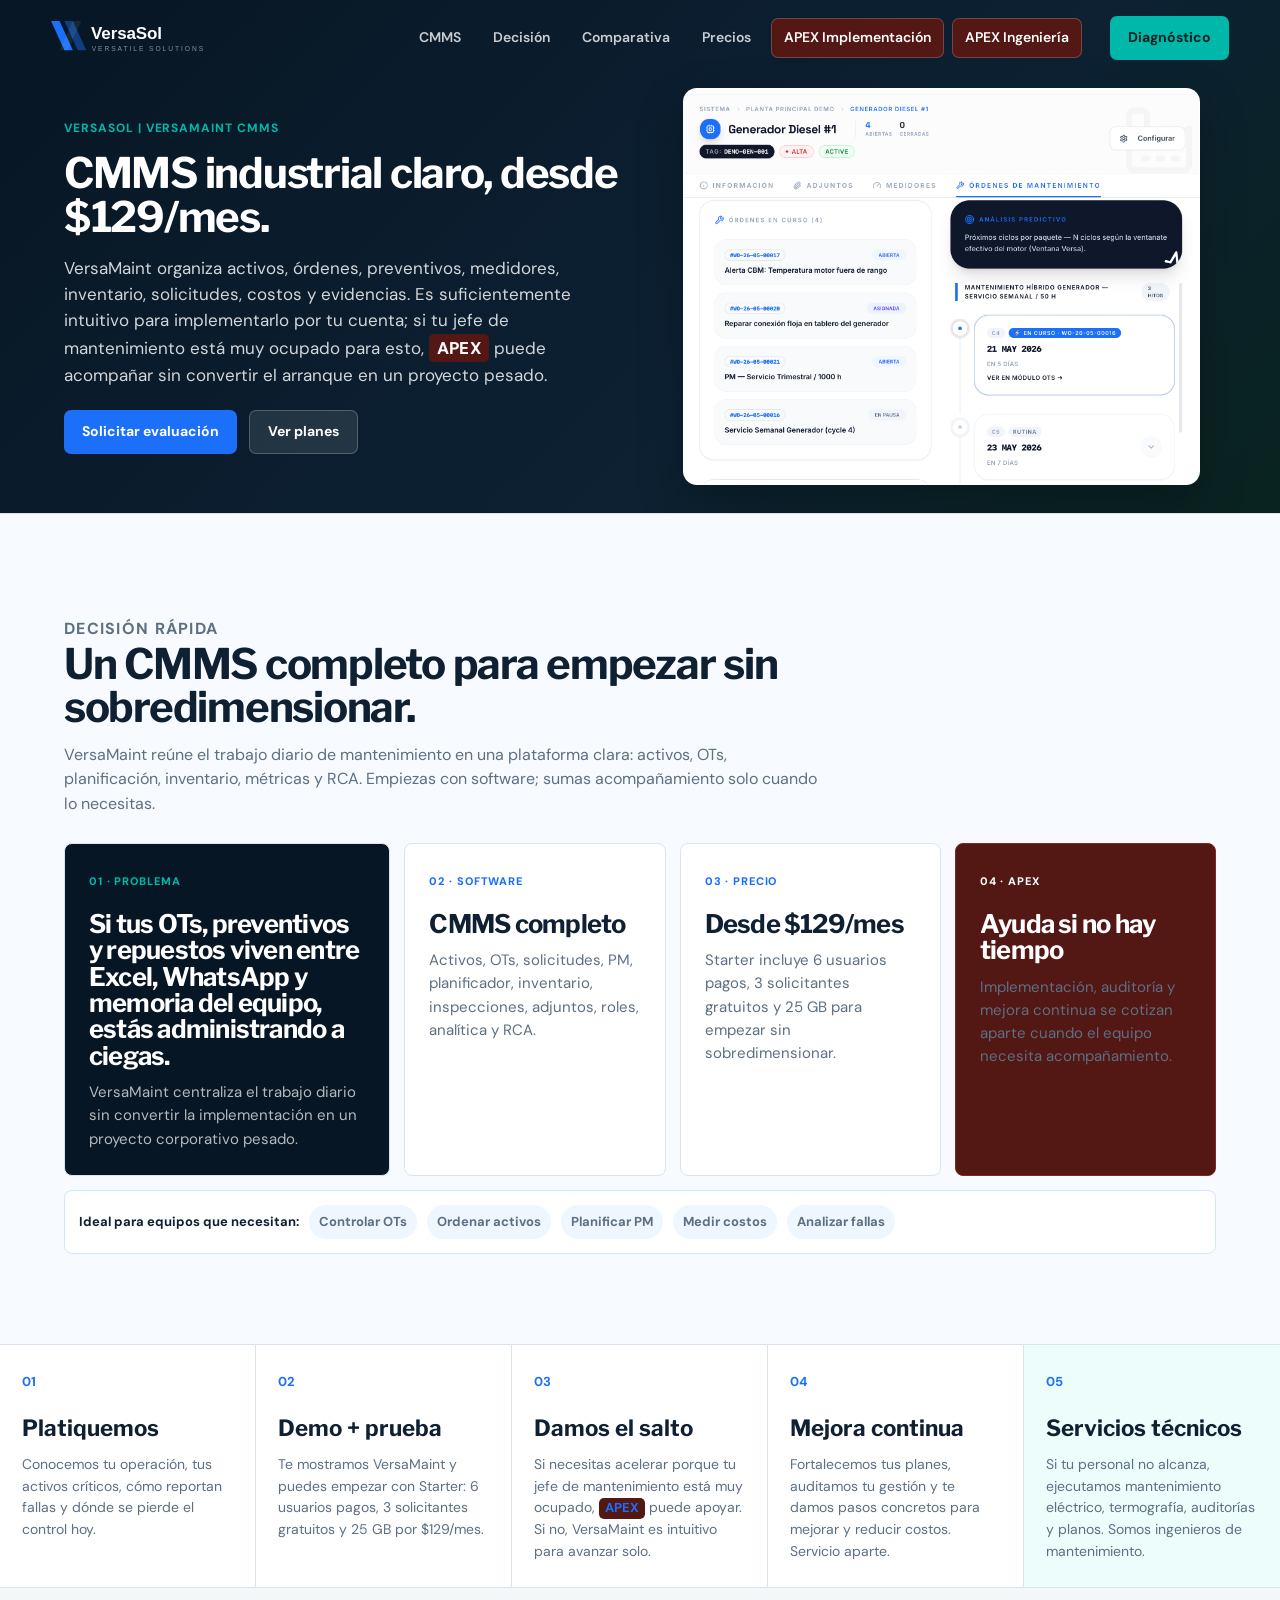
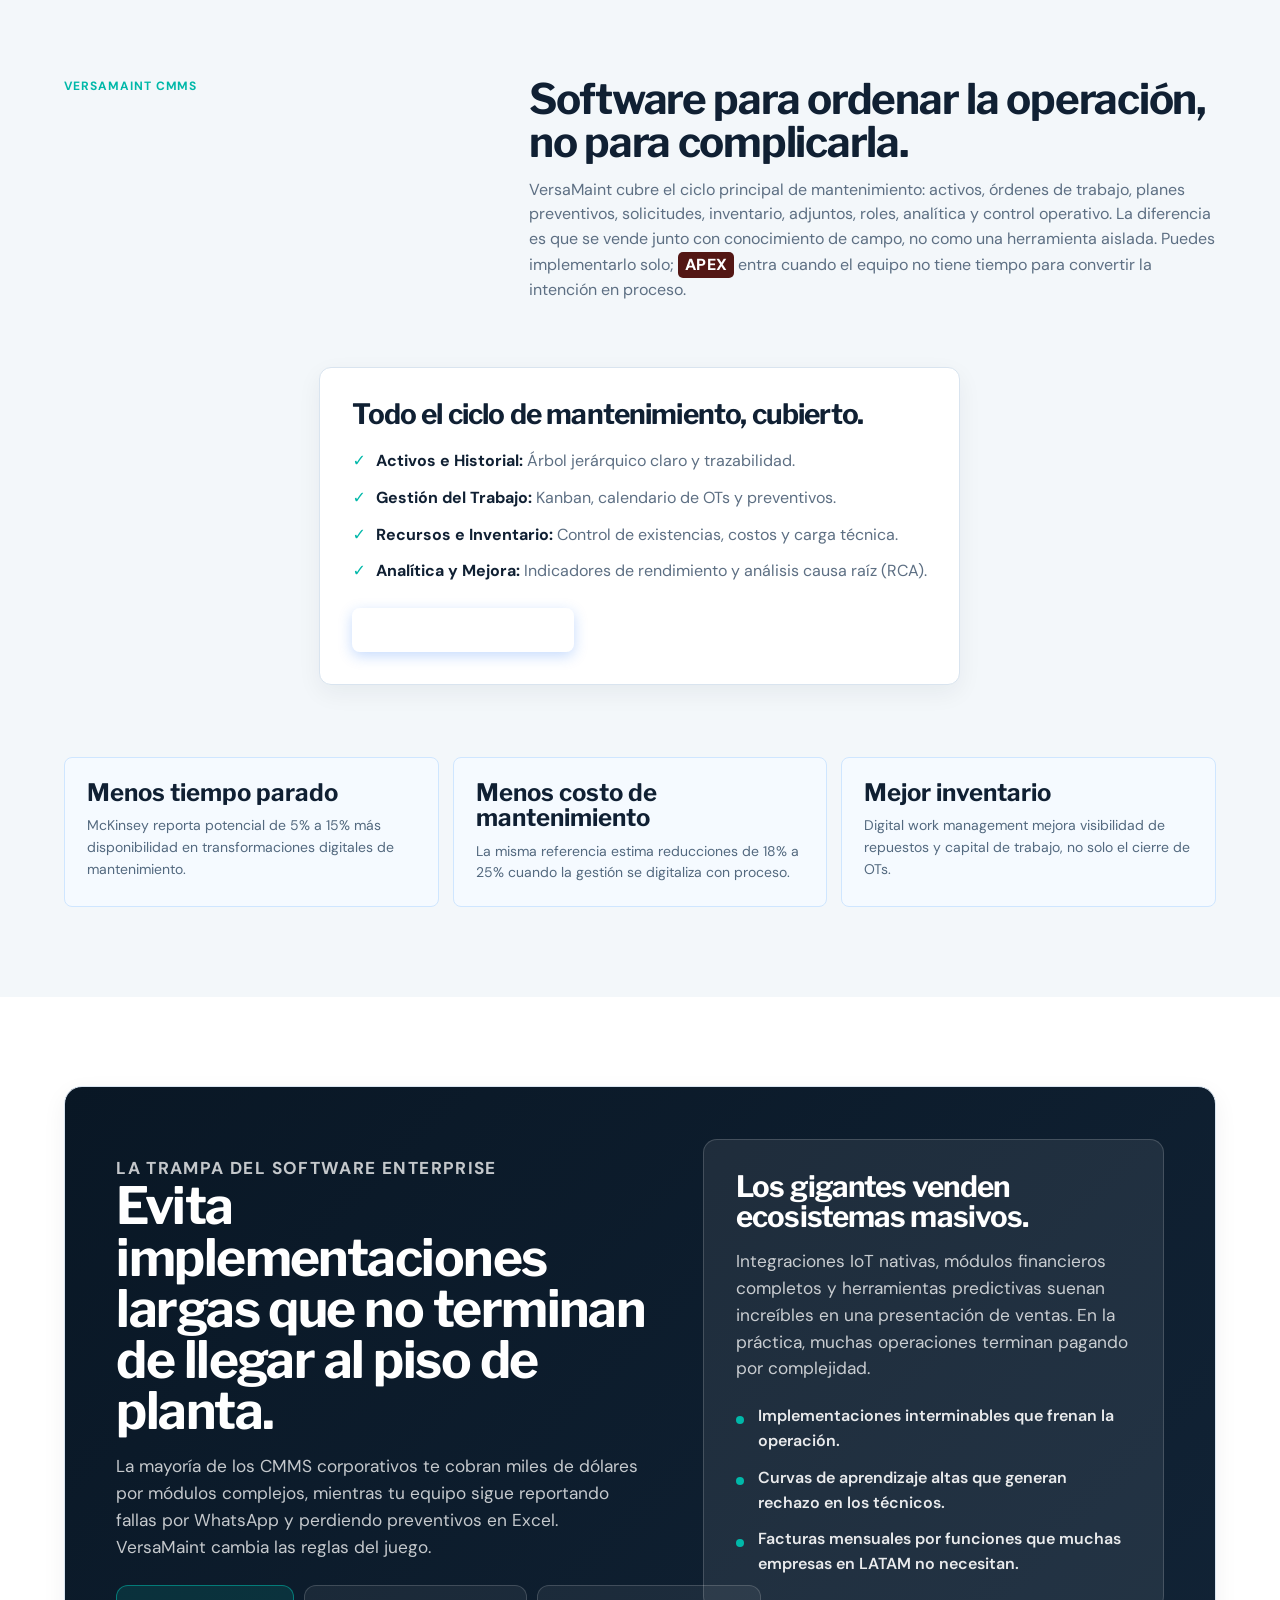
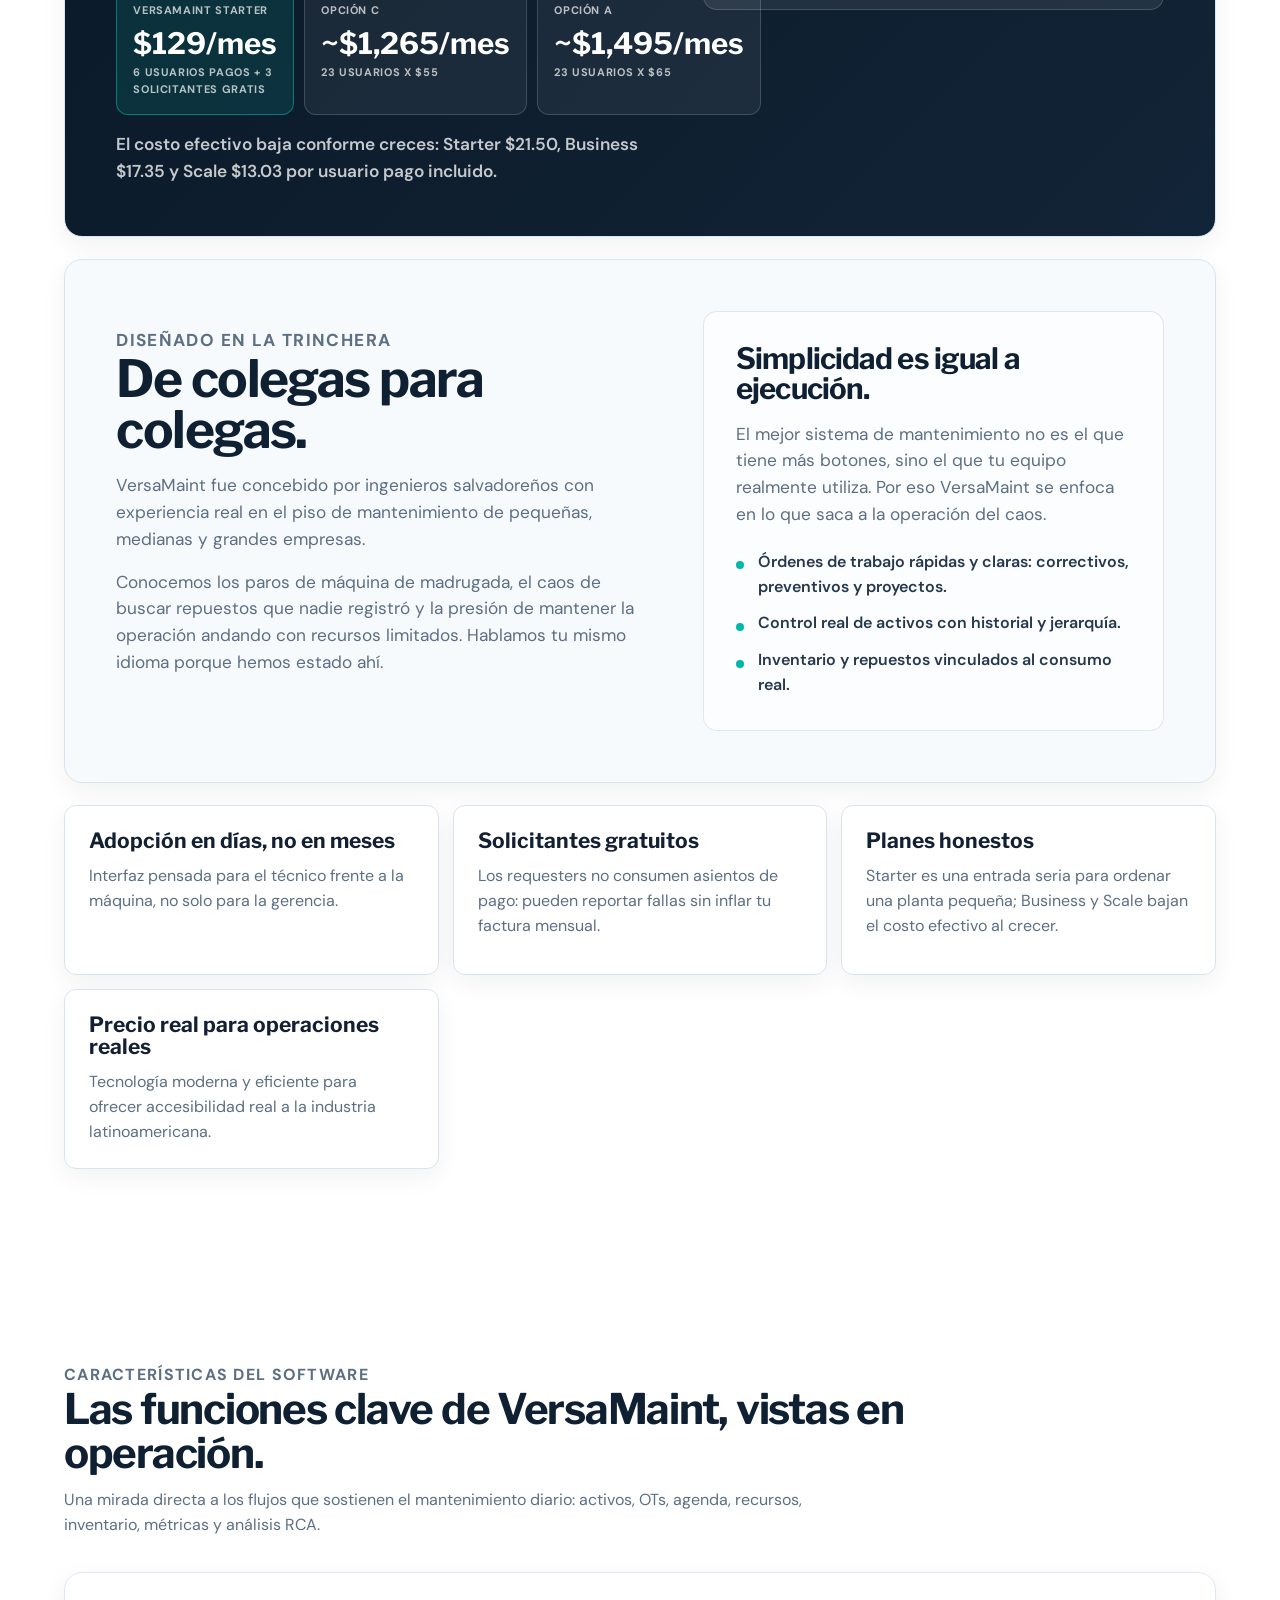
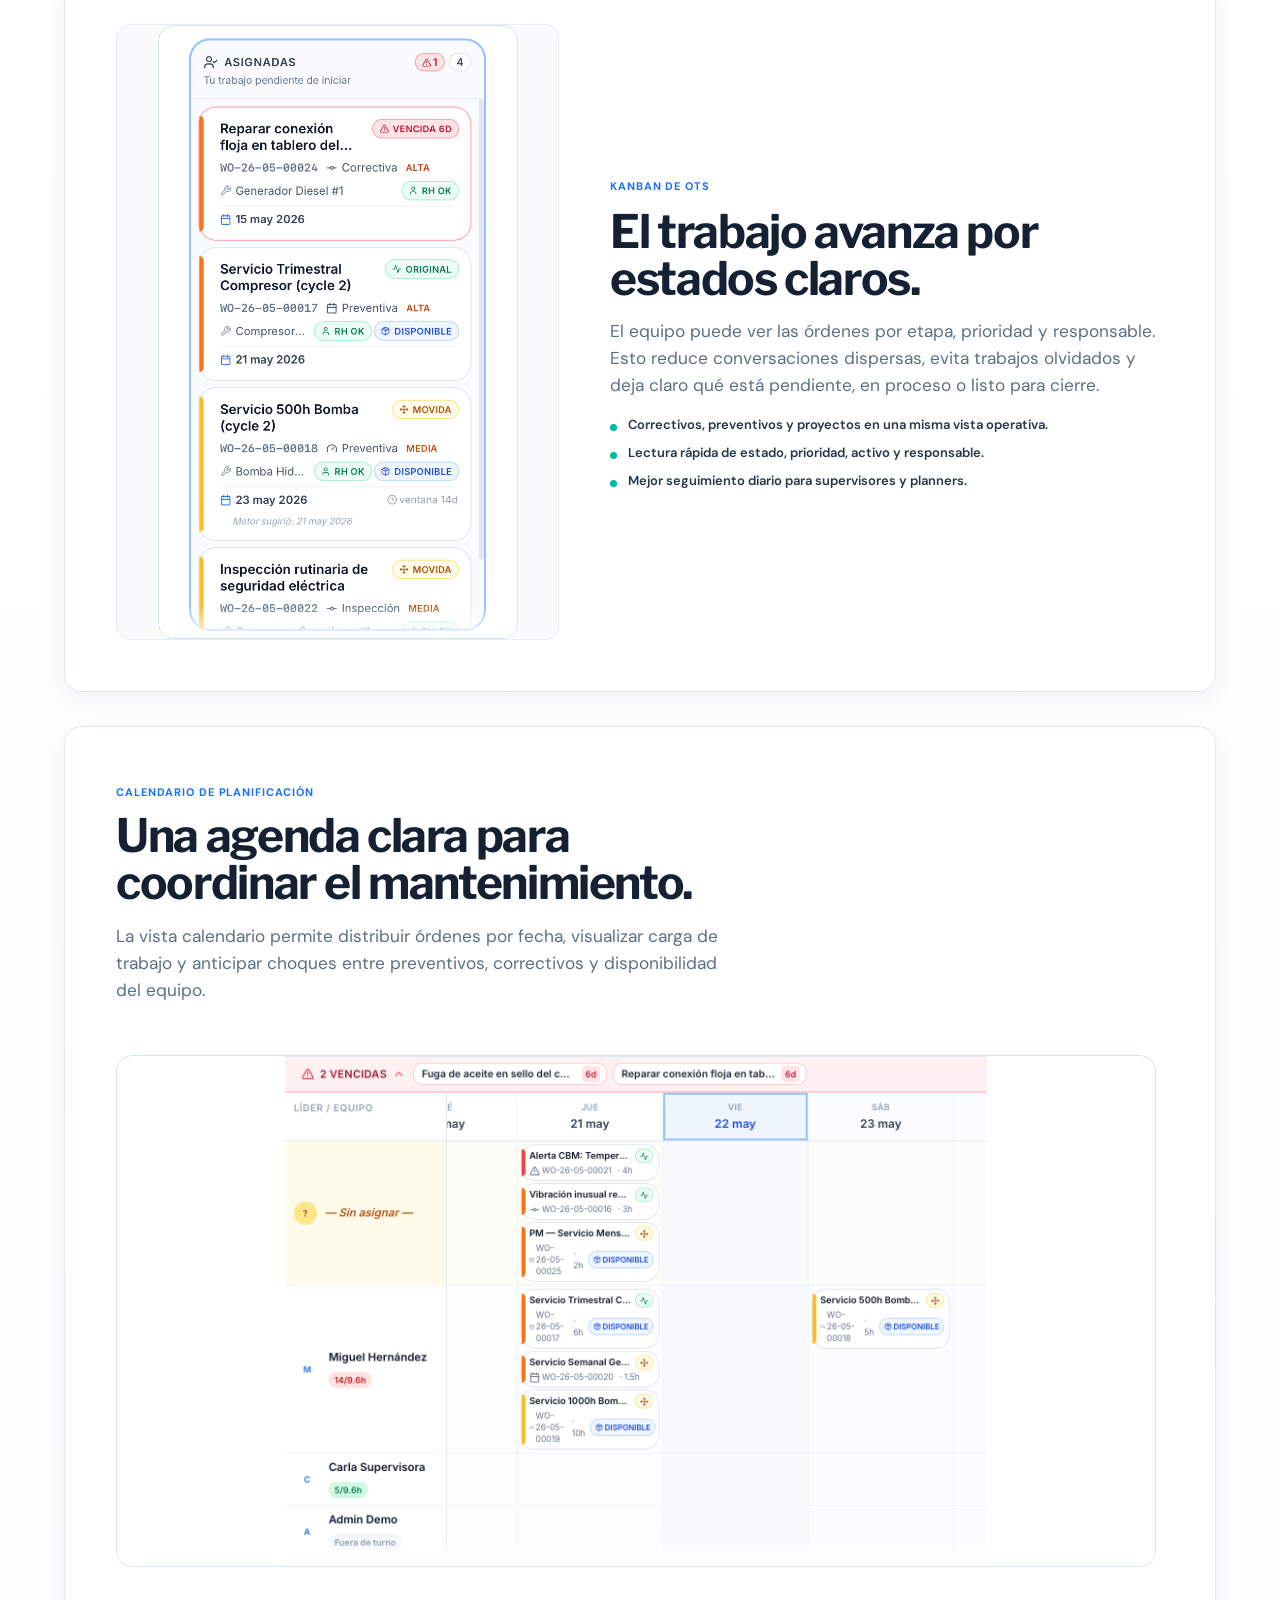
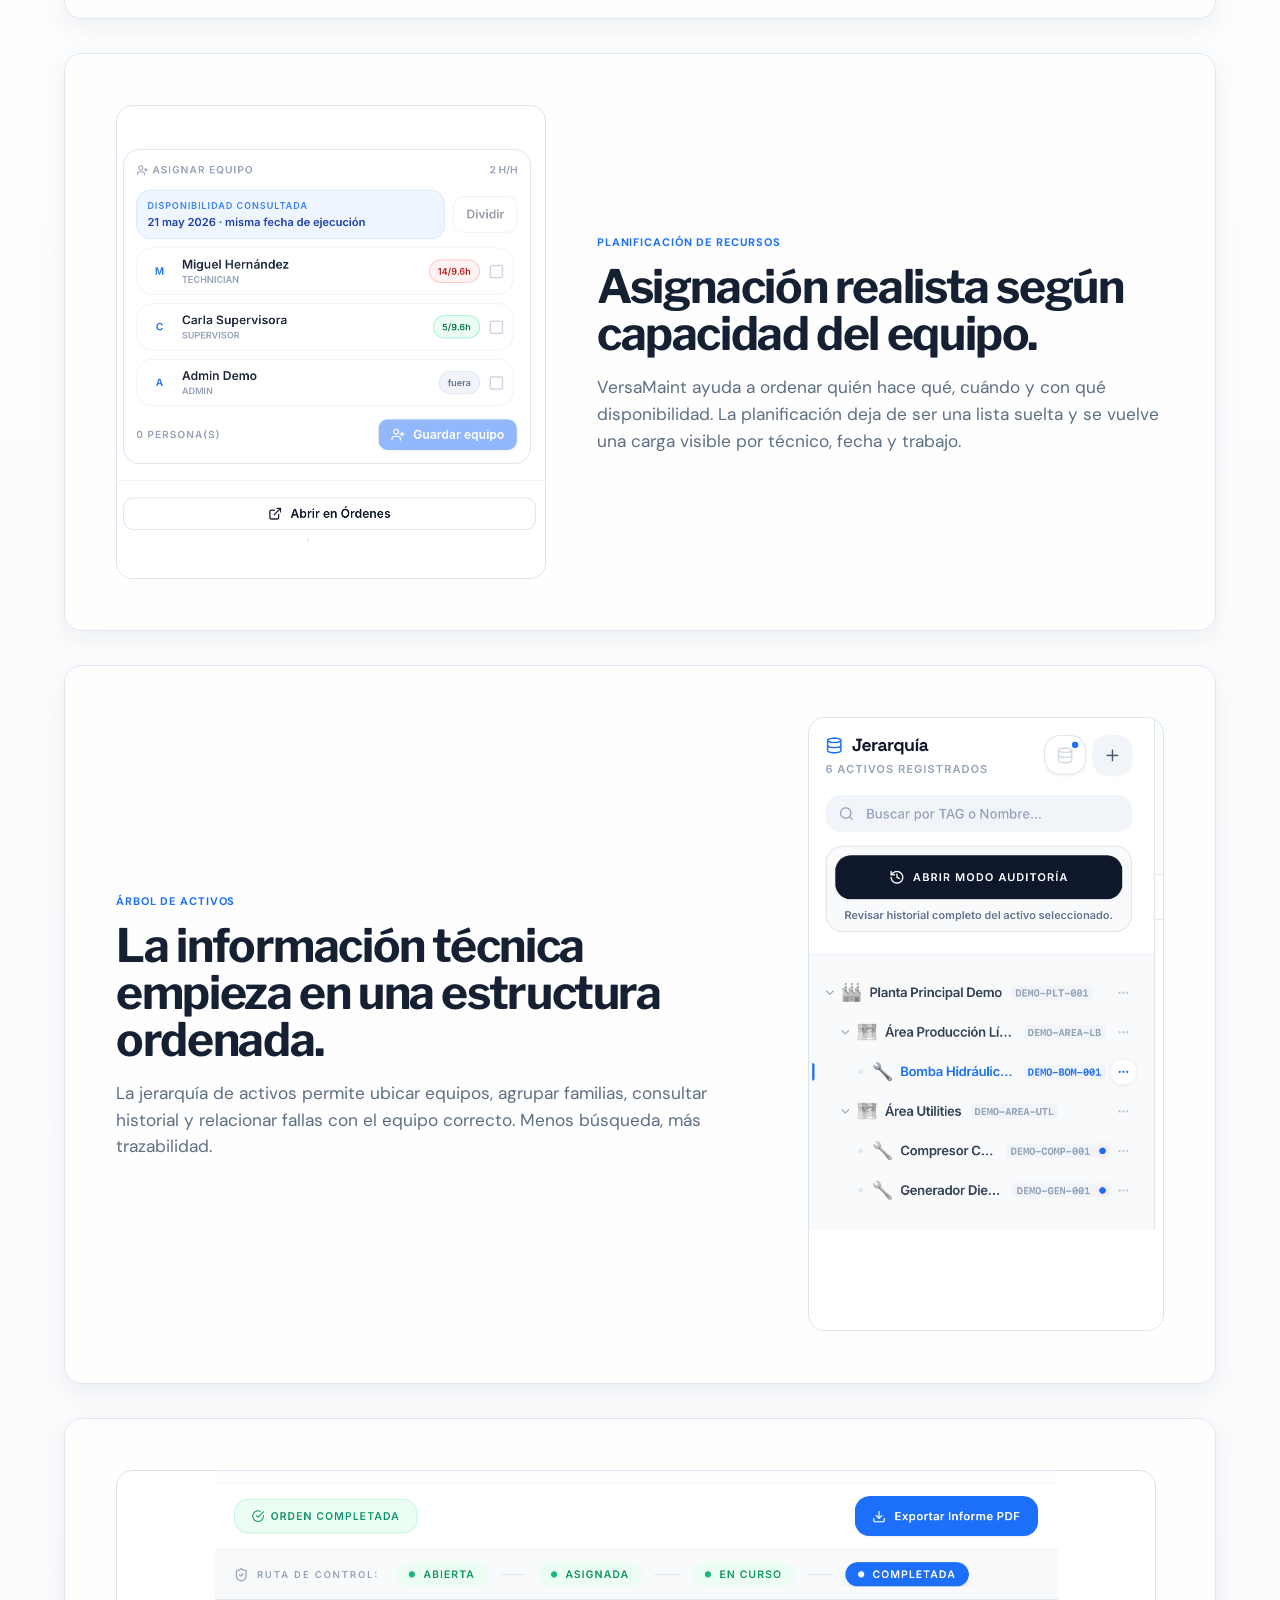
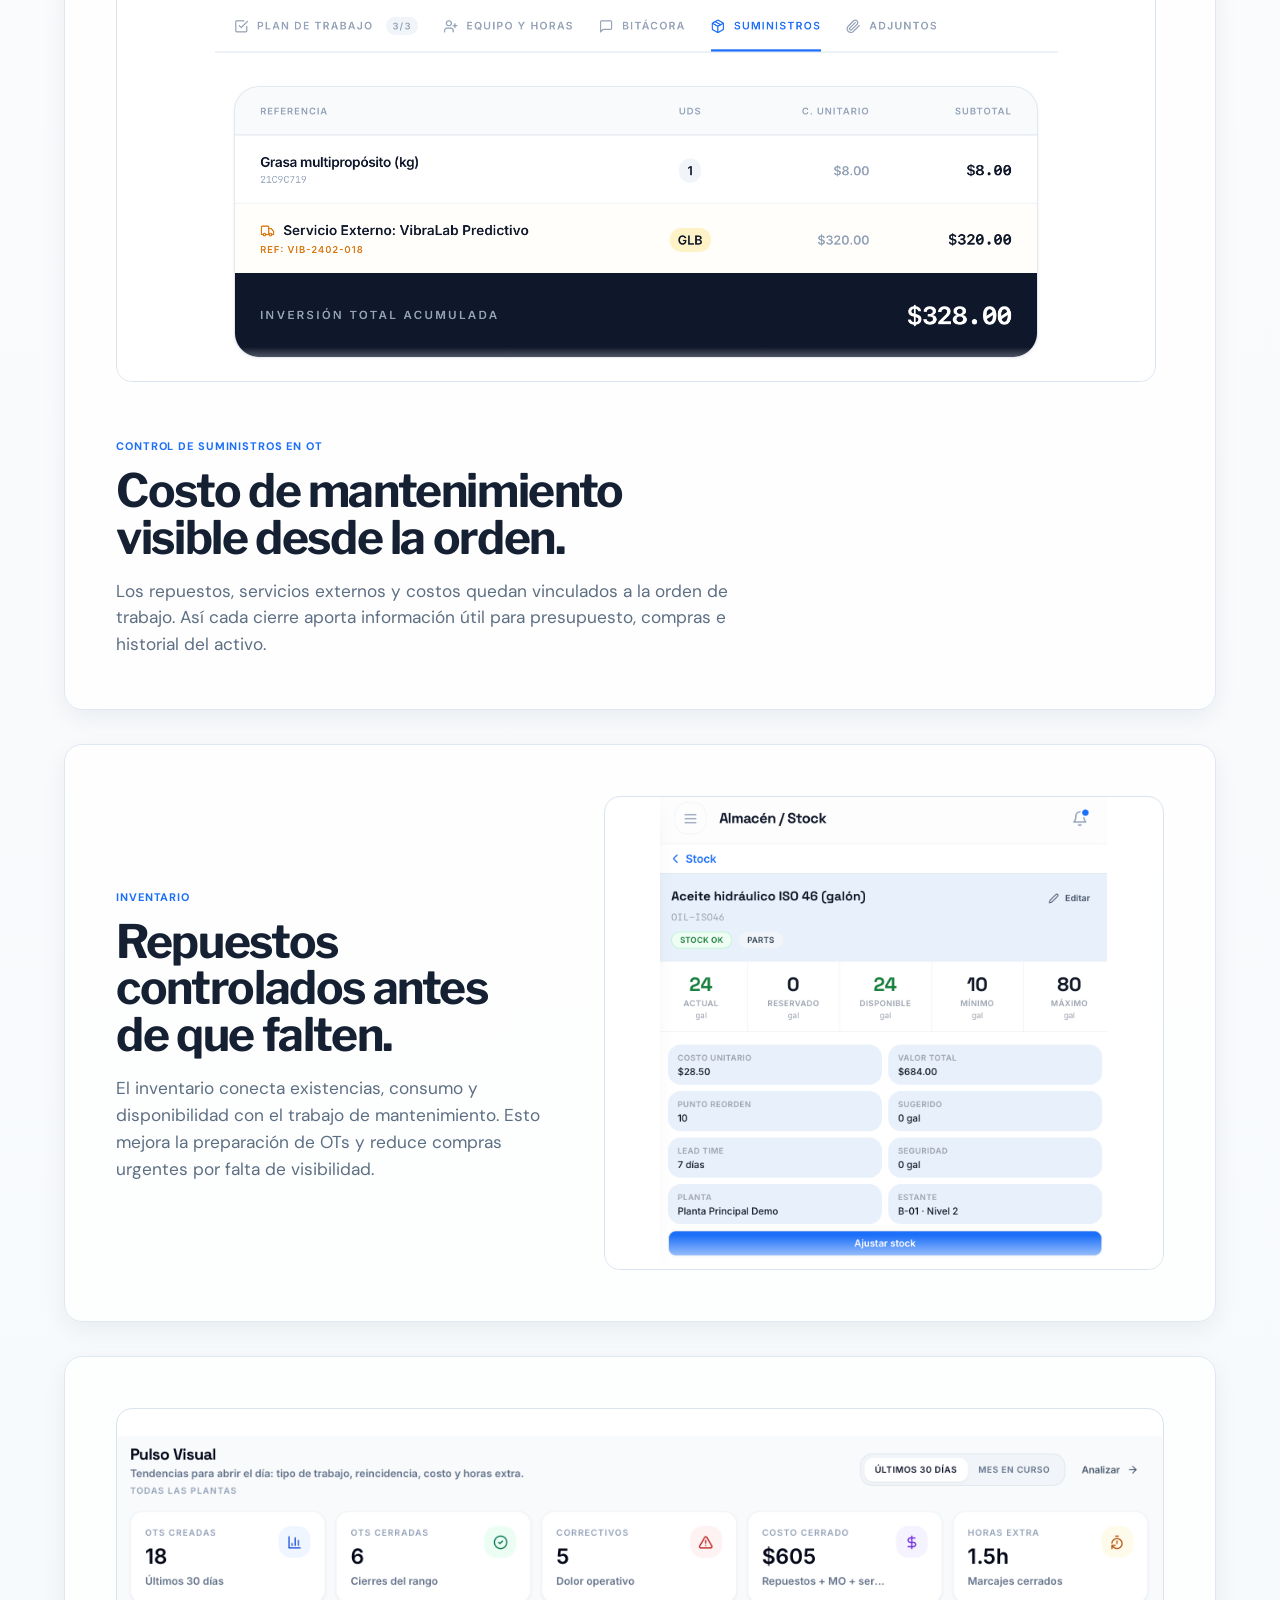
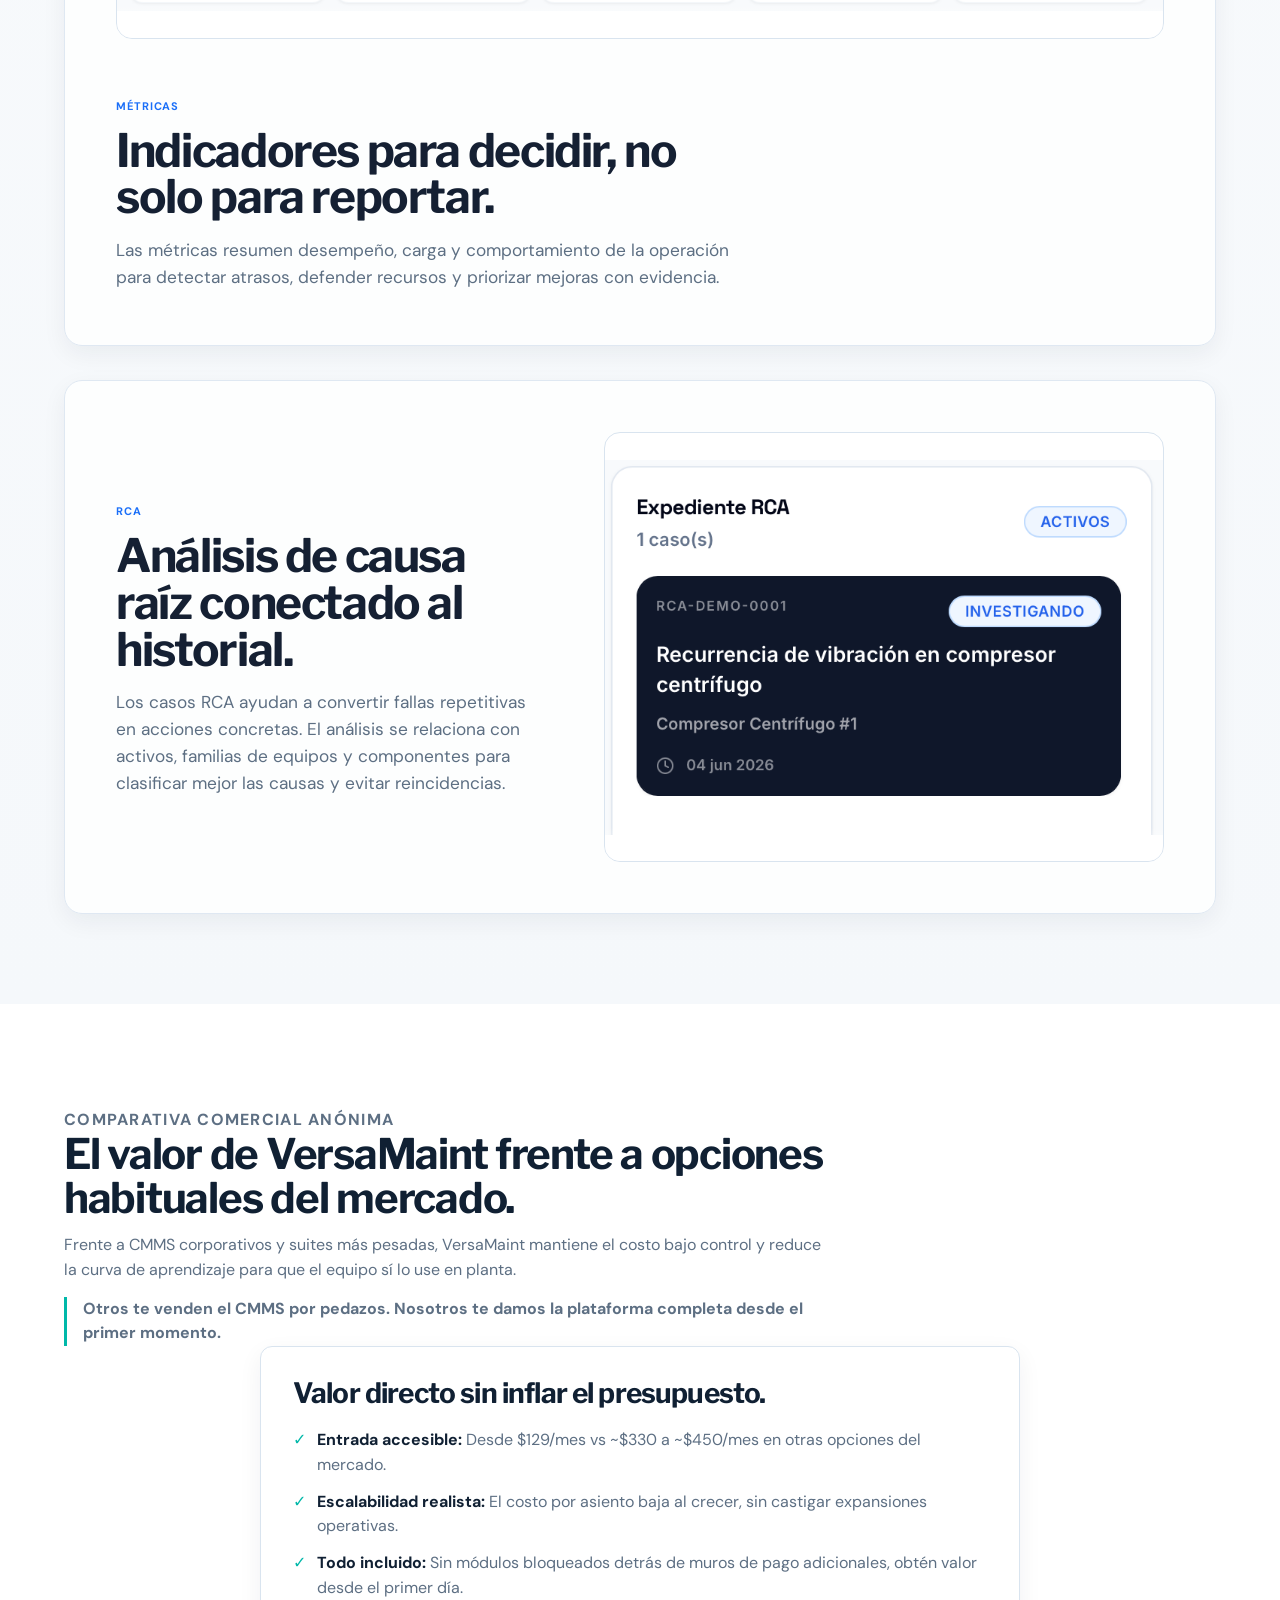
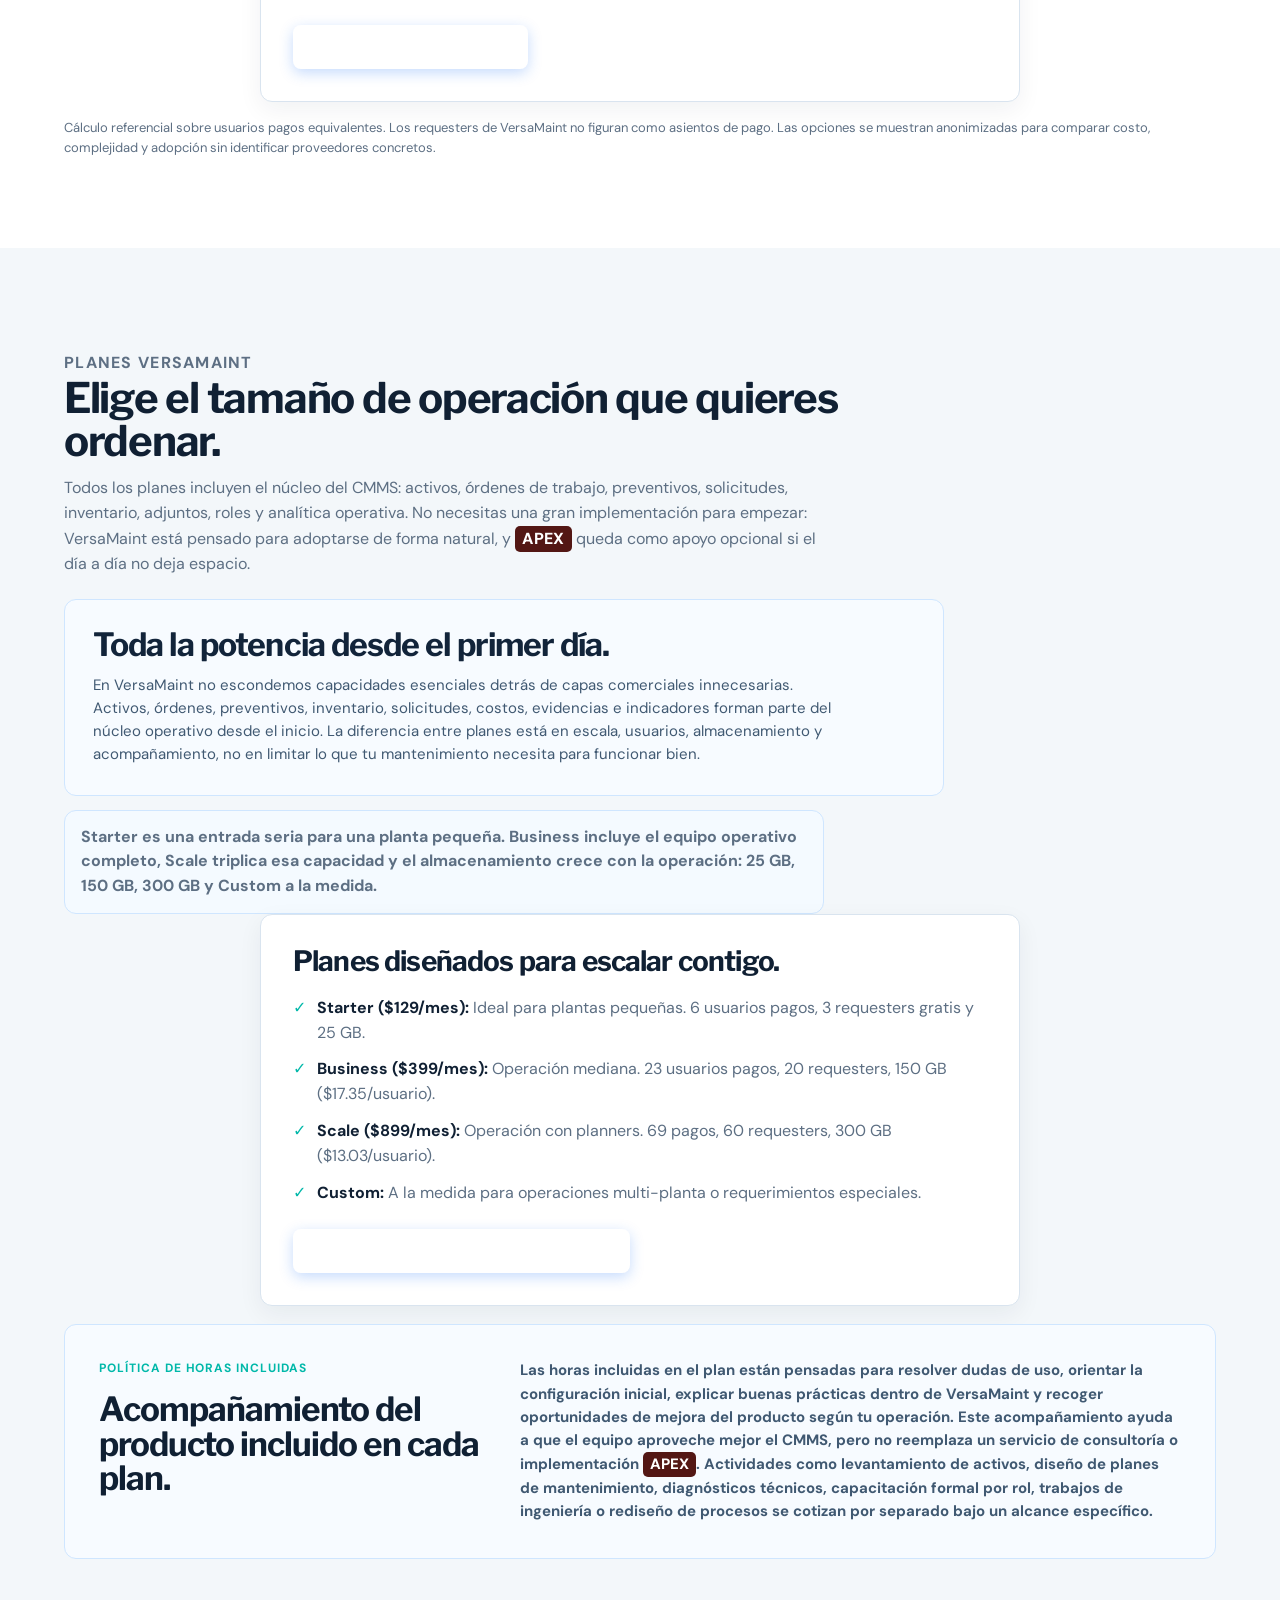
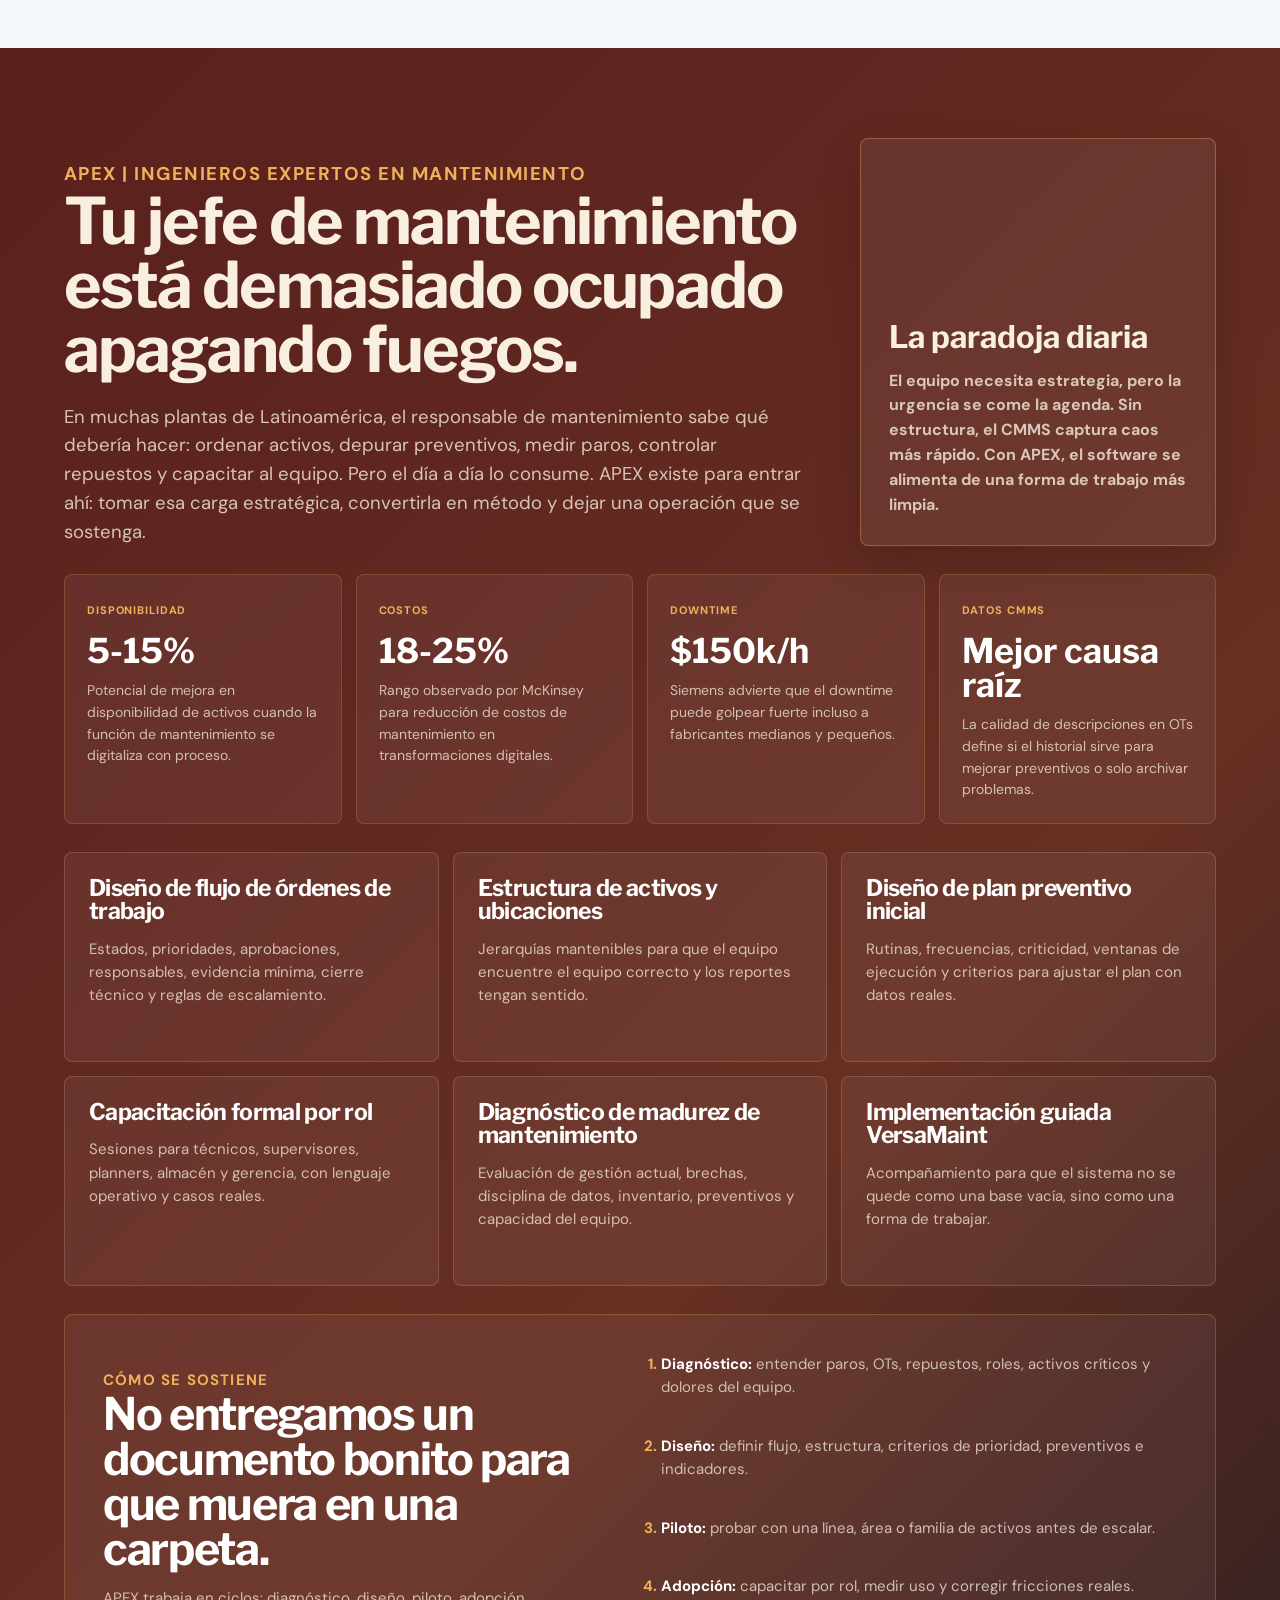
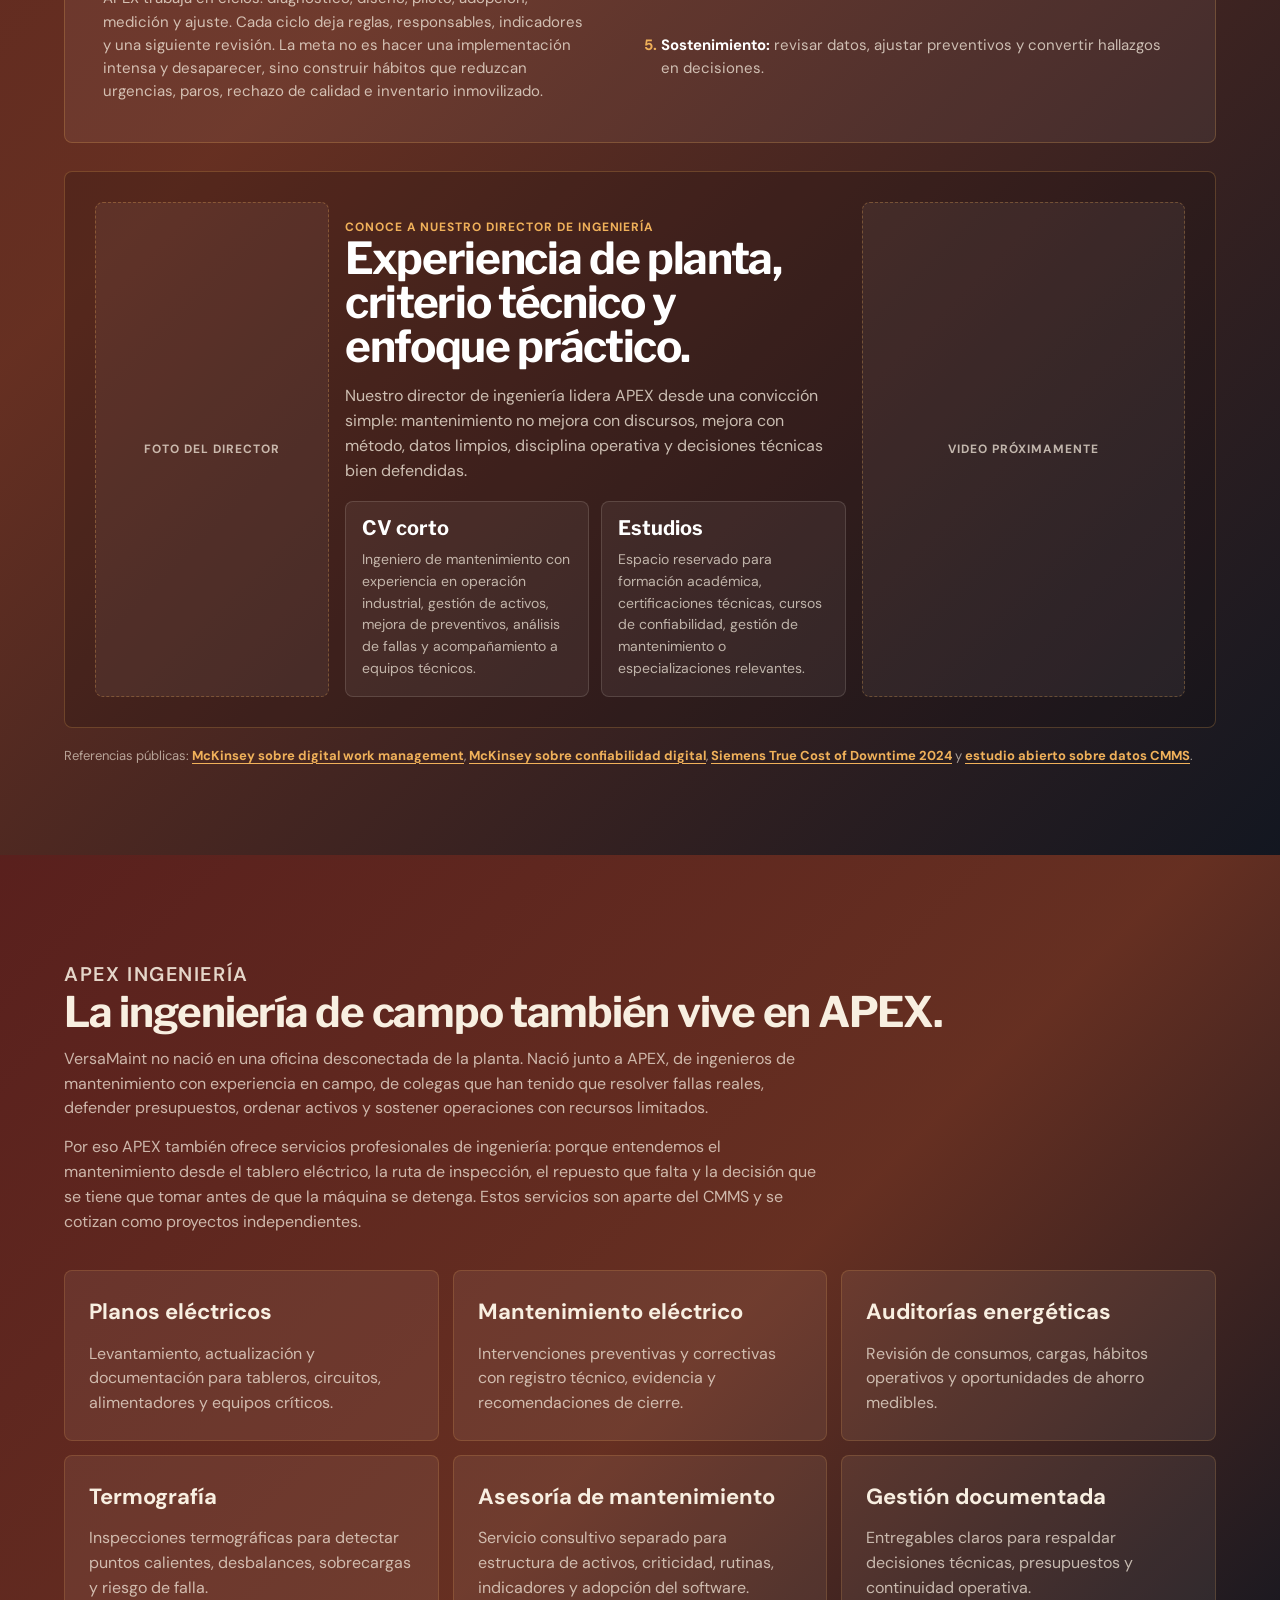
==== commit 424b20bb: "Update enterprise section to use Starter comparison and fix modal buttons logic" ====
--- a/index.html
+++ b/index.html
@@ -175,9 +175,9 @@
               </p>
               <div class="lean-comparison" aria-label="Comparativa rápida de precio">
                 <div>
-                  <span>VersaMaint Business</span>
-                  <strong>$399/mes</strong>
-                  <small>23 usuarios pagos + 20 solicitantes incluidos</small>
+                  <span>VersaMaint Starter</span>
+                  <strong>$129/mes</strong>
+                  <small>6 usuarios pagos + 3 solicitantes gratis</small>
                 </div>
                 <div>
                   <span>Opción C</span>
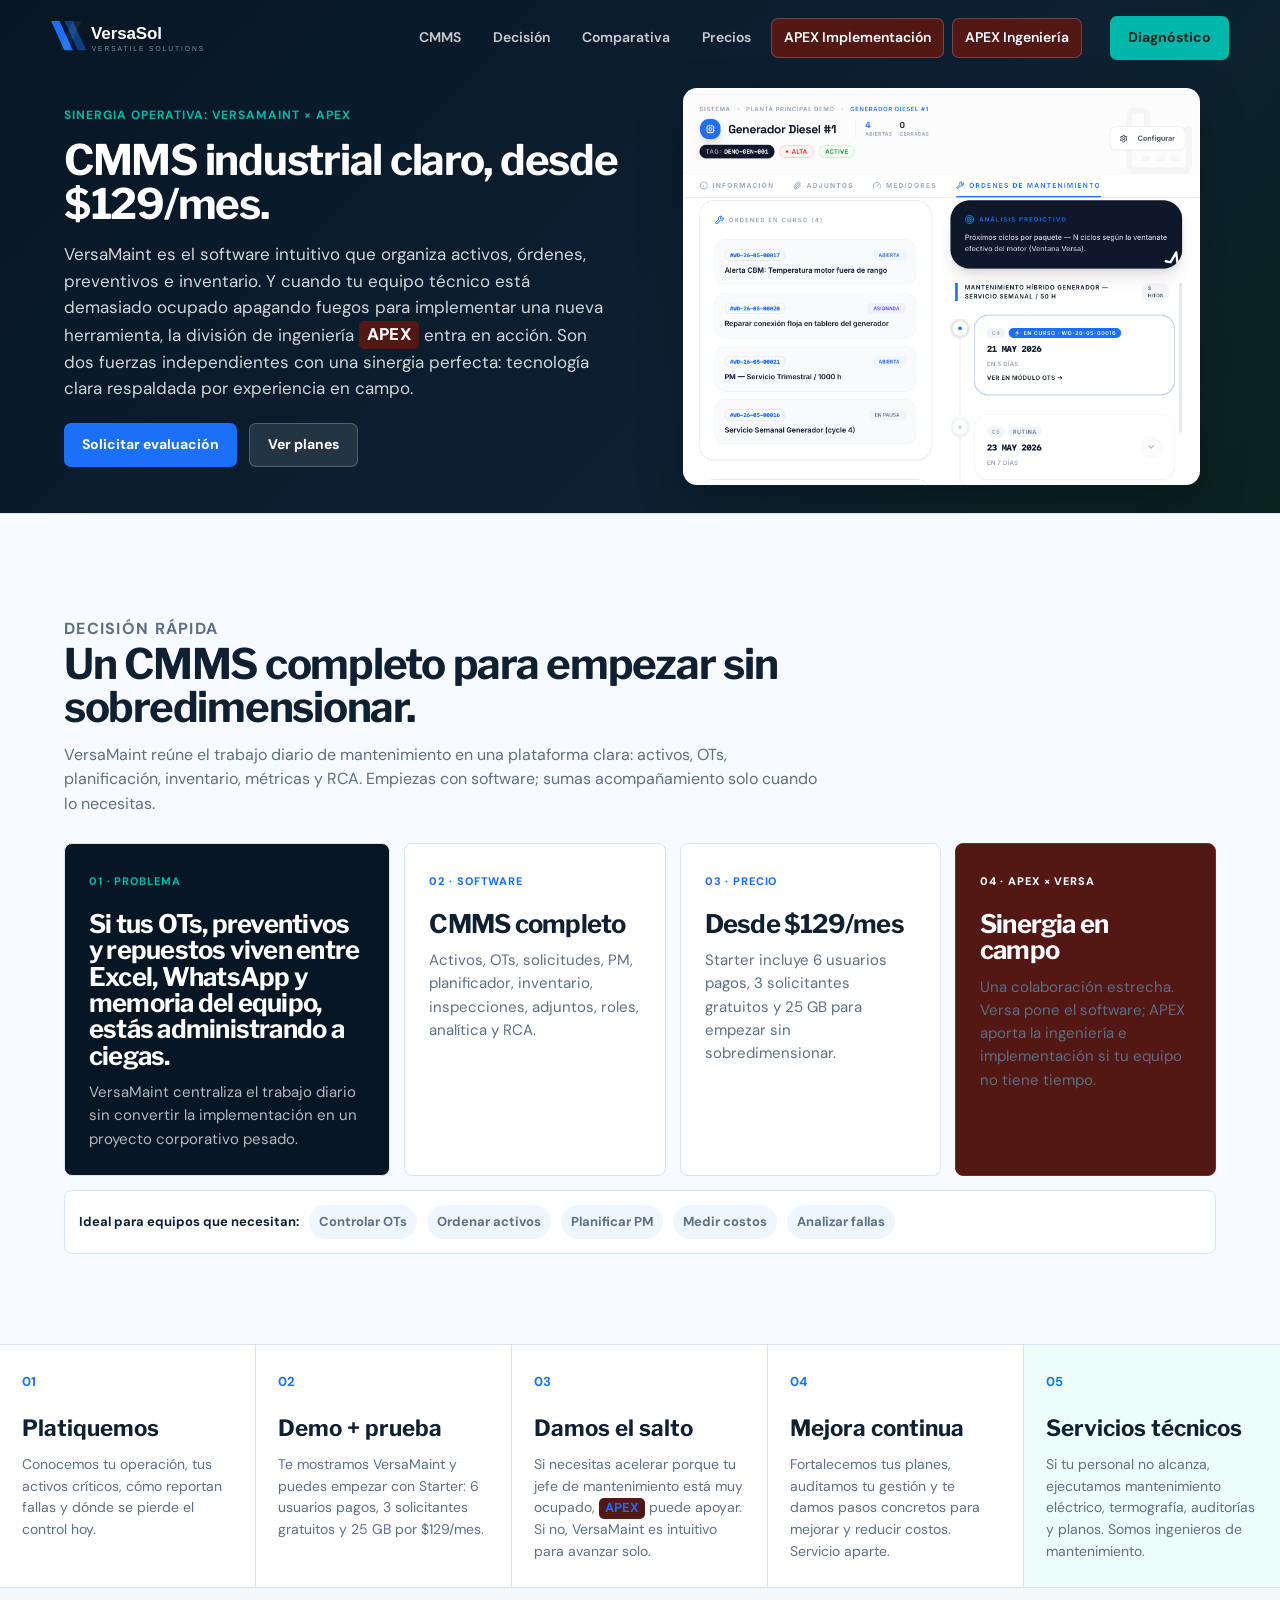
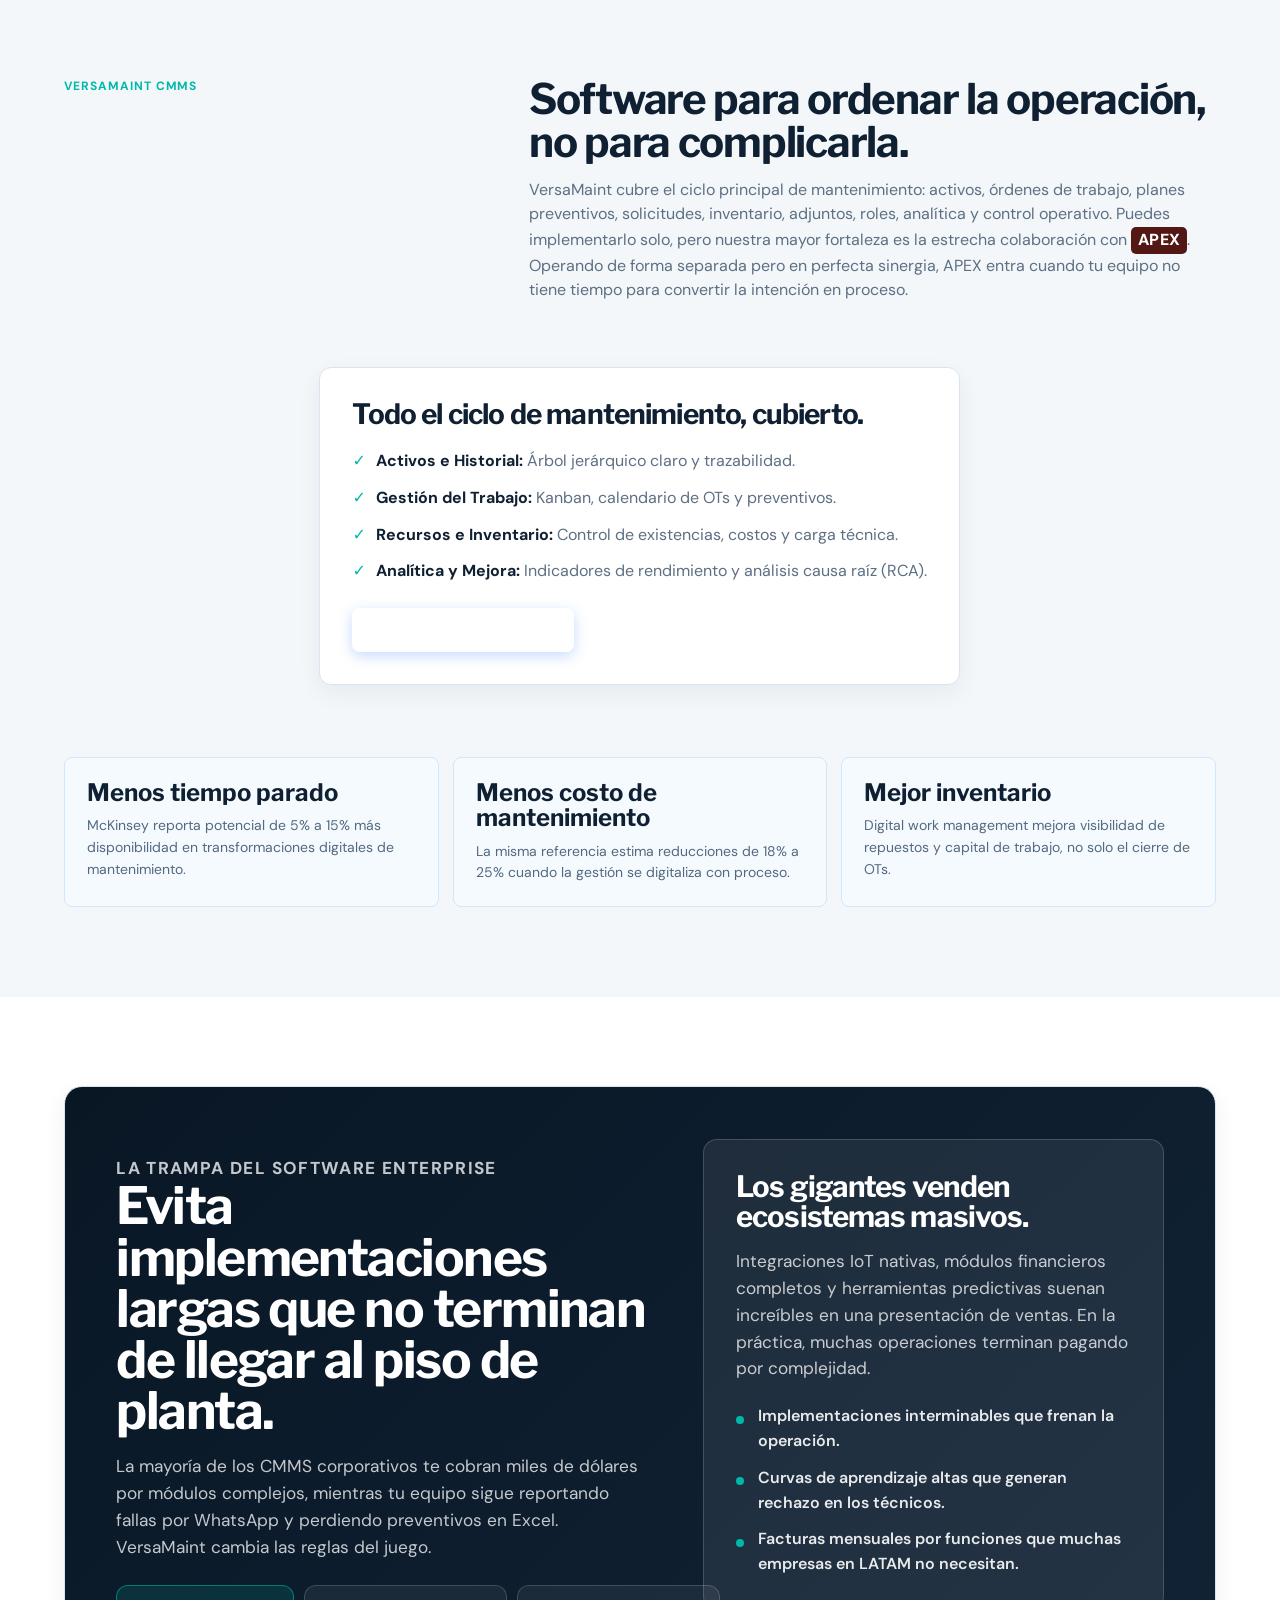
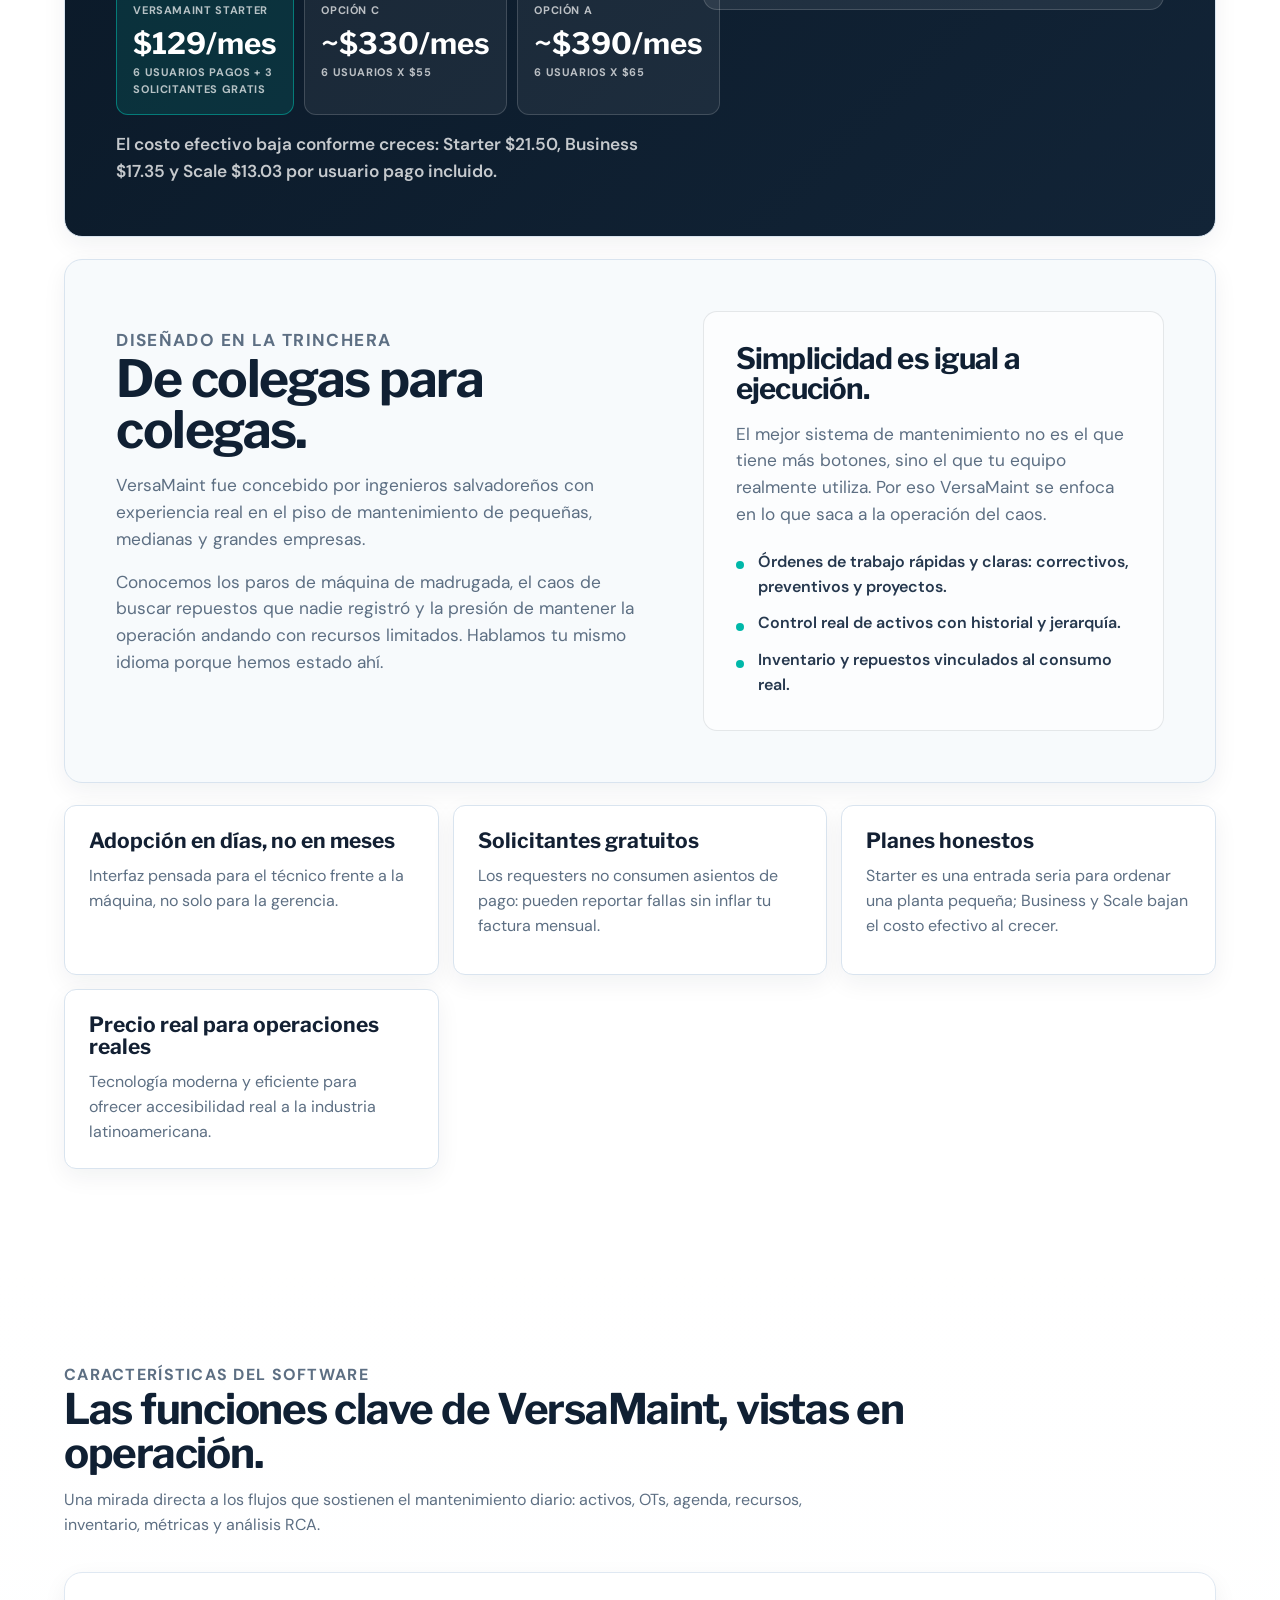
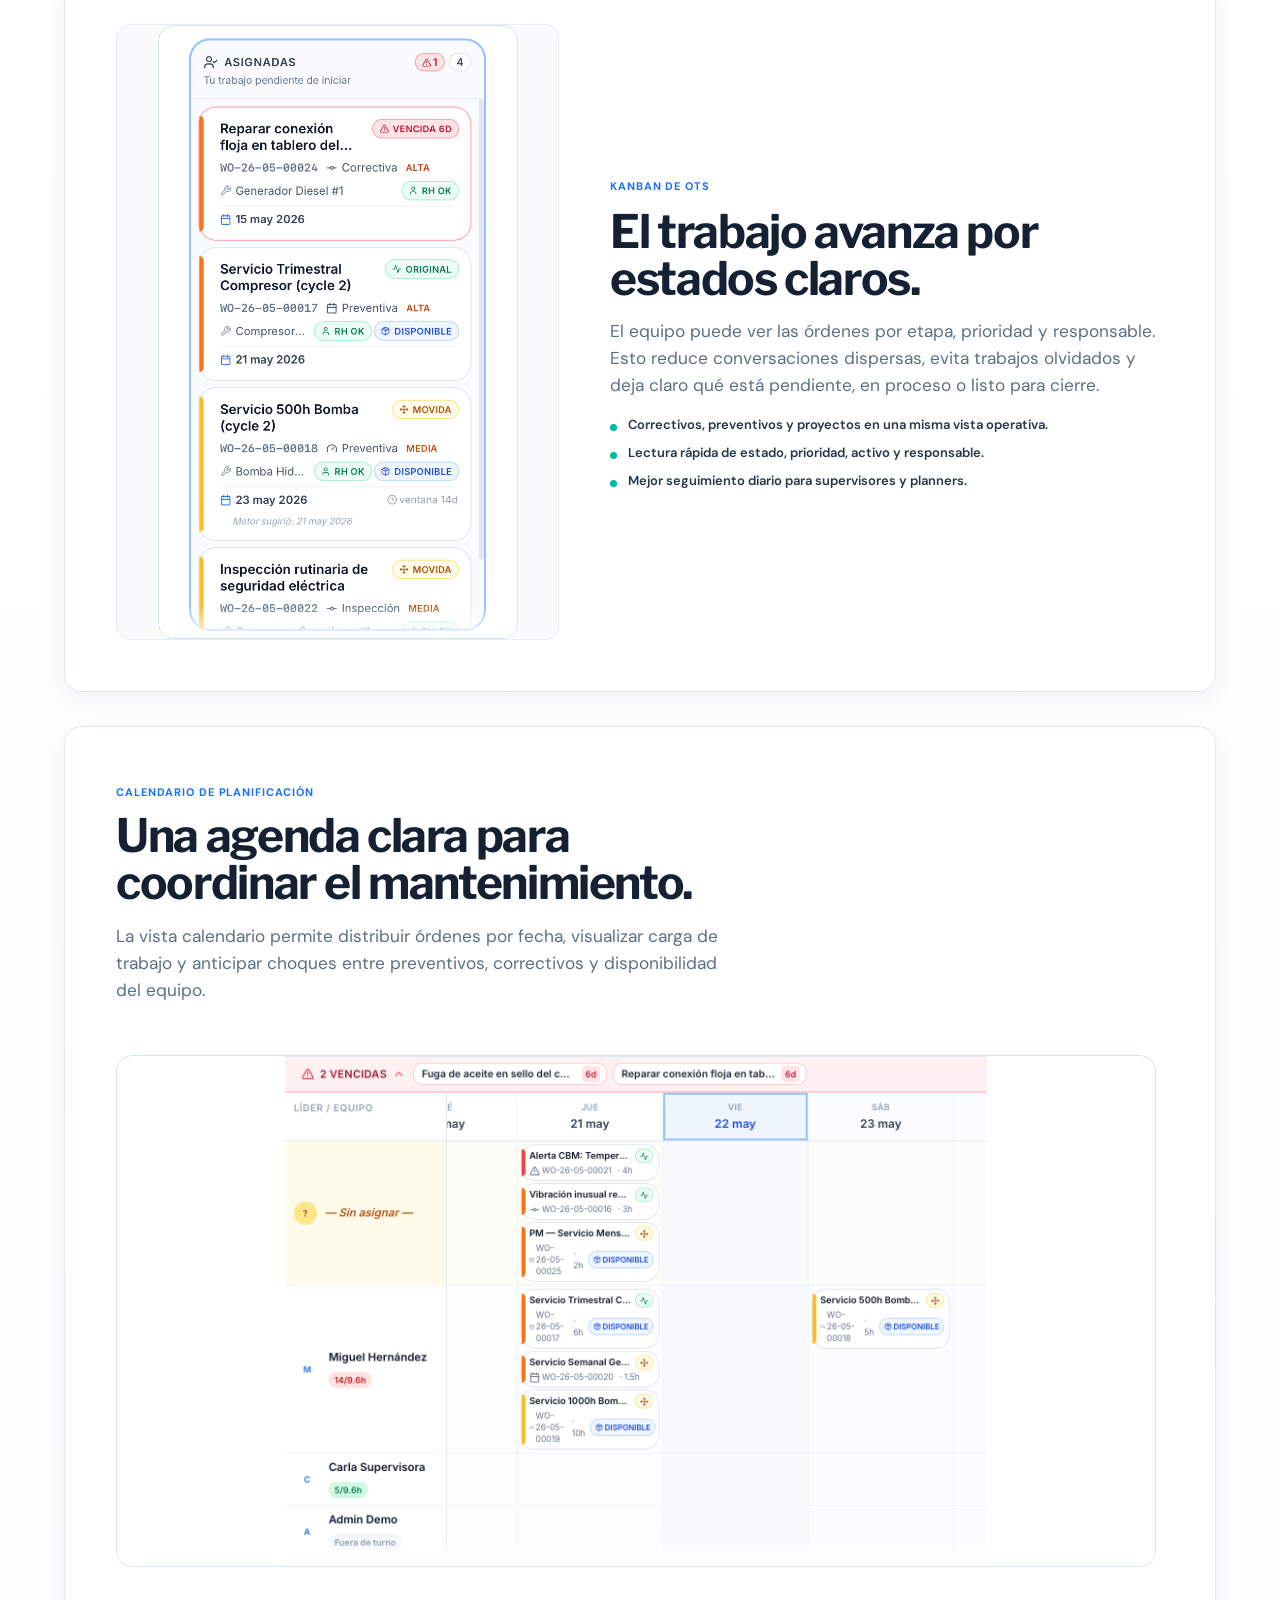
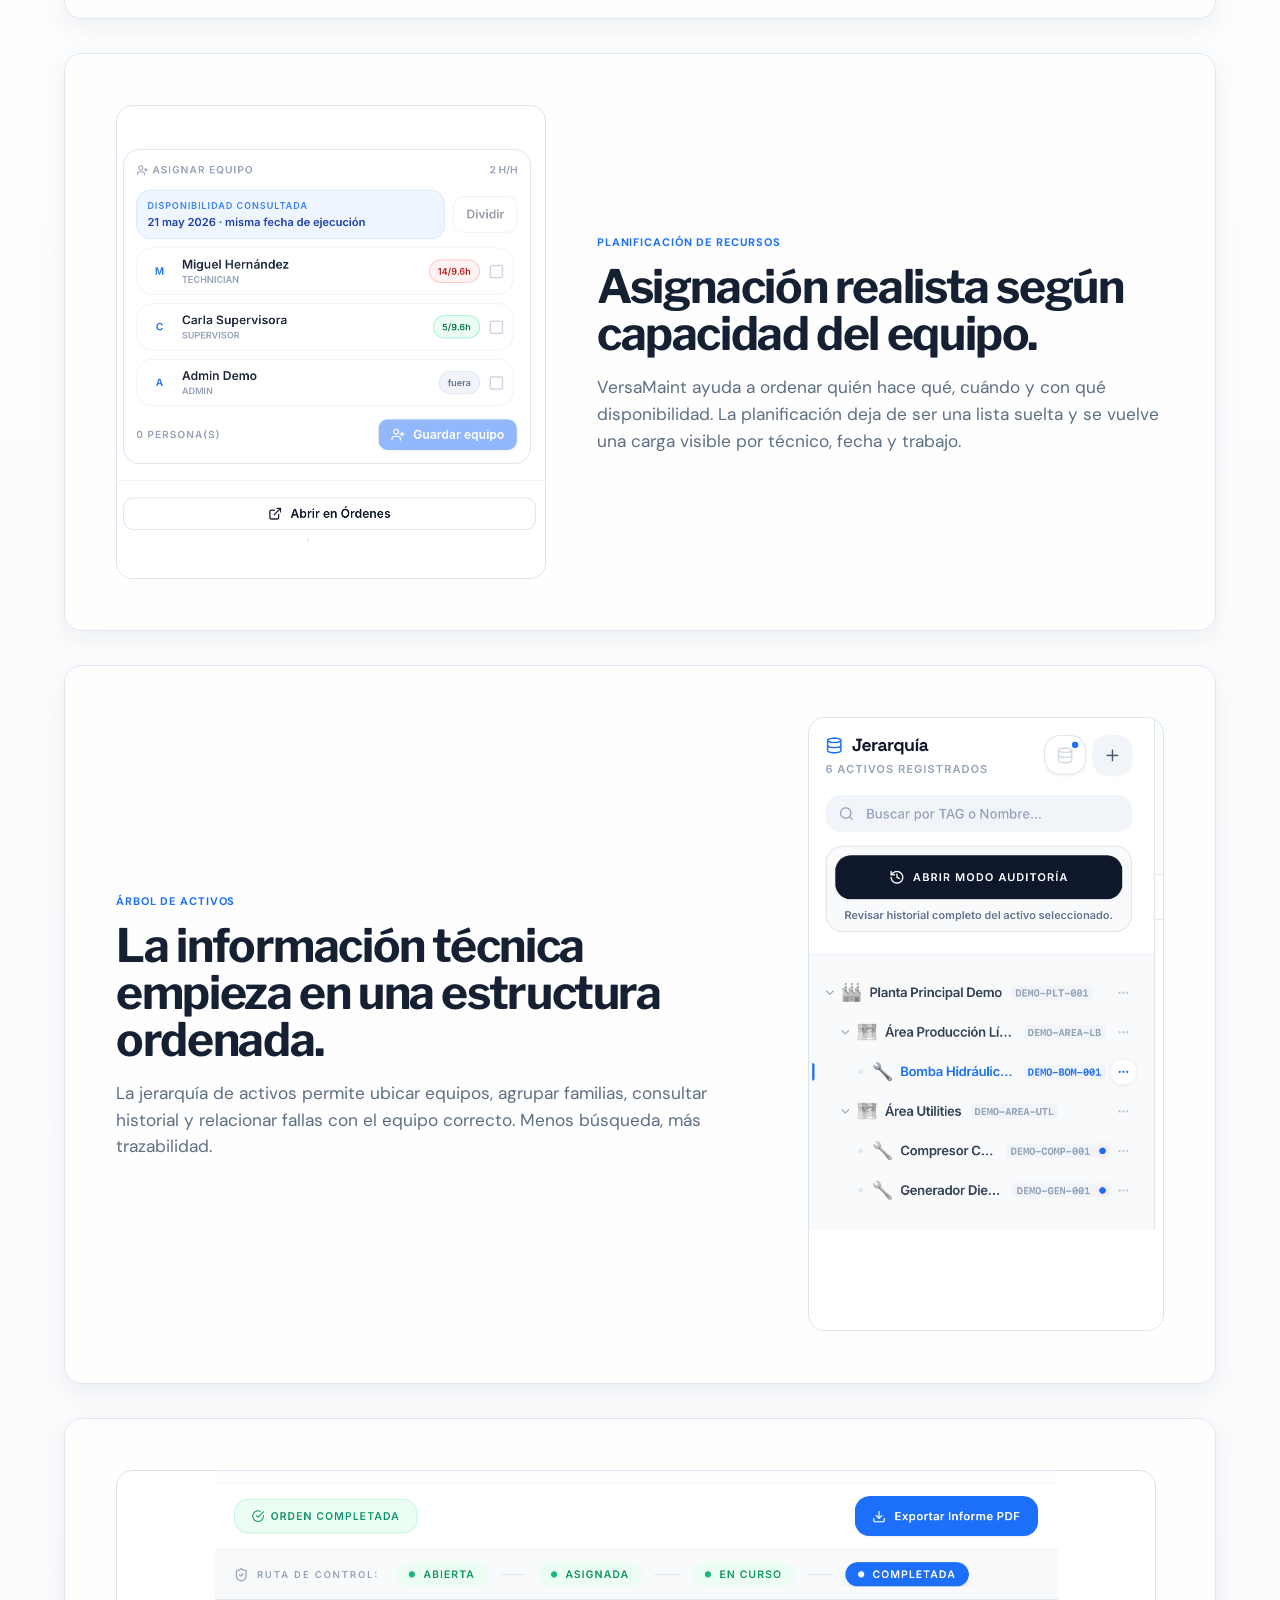
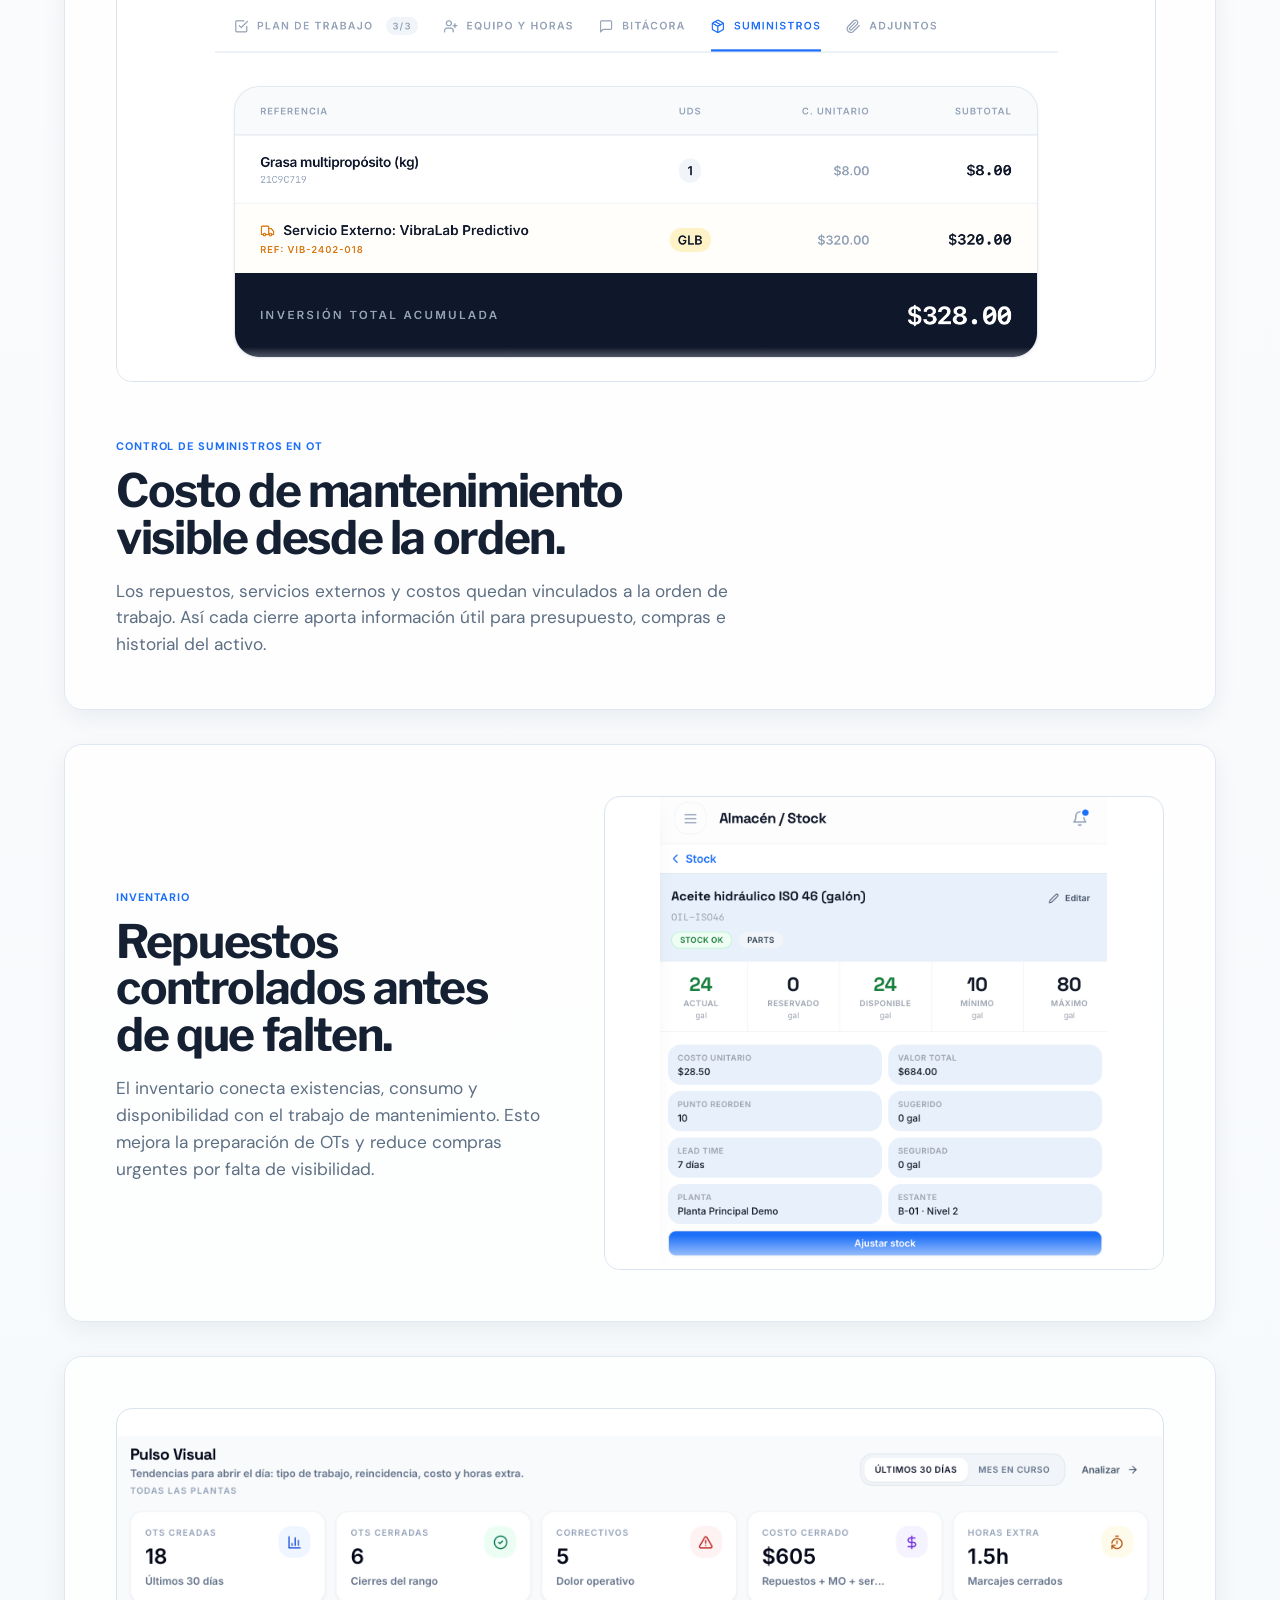
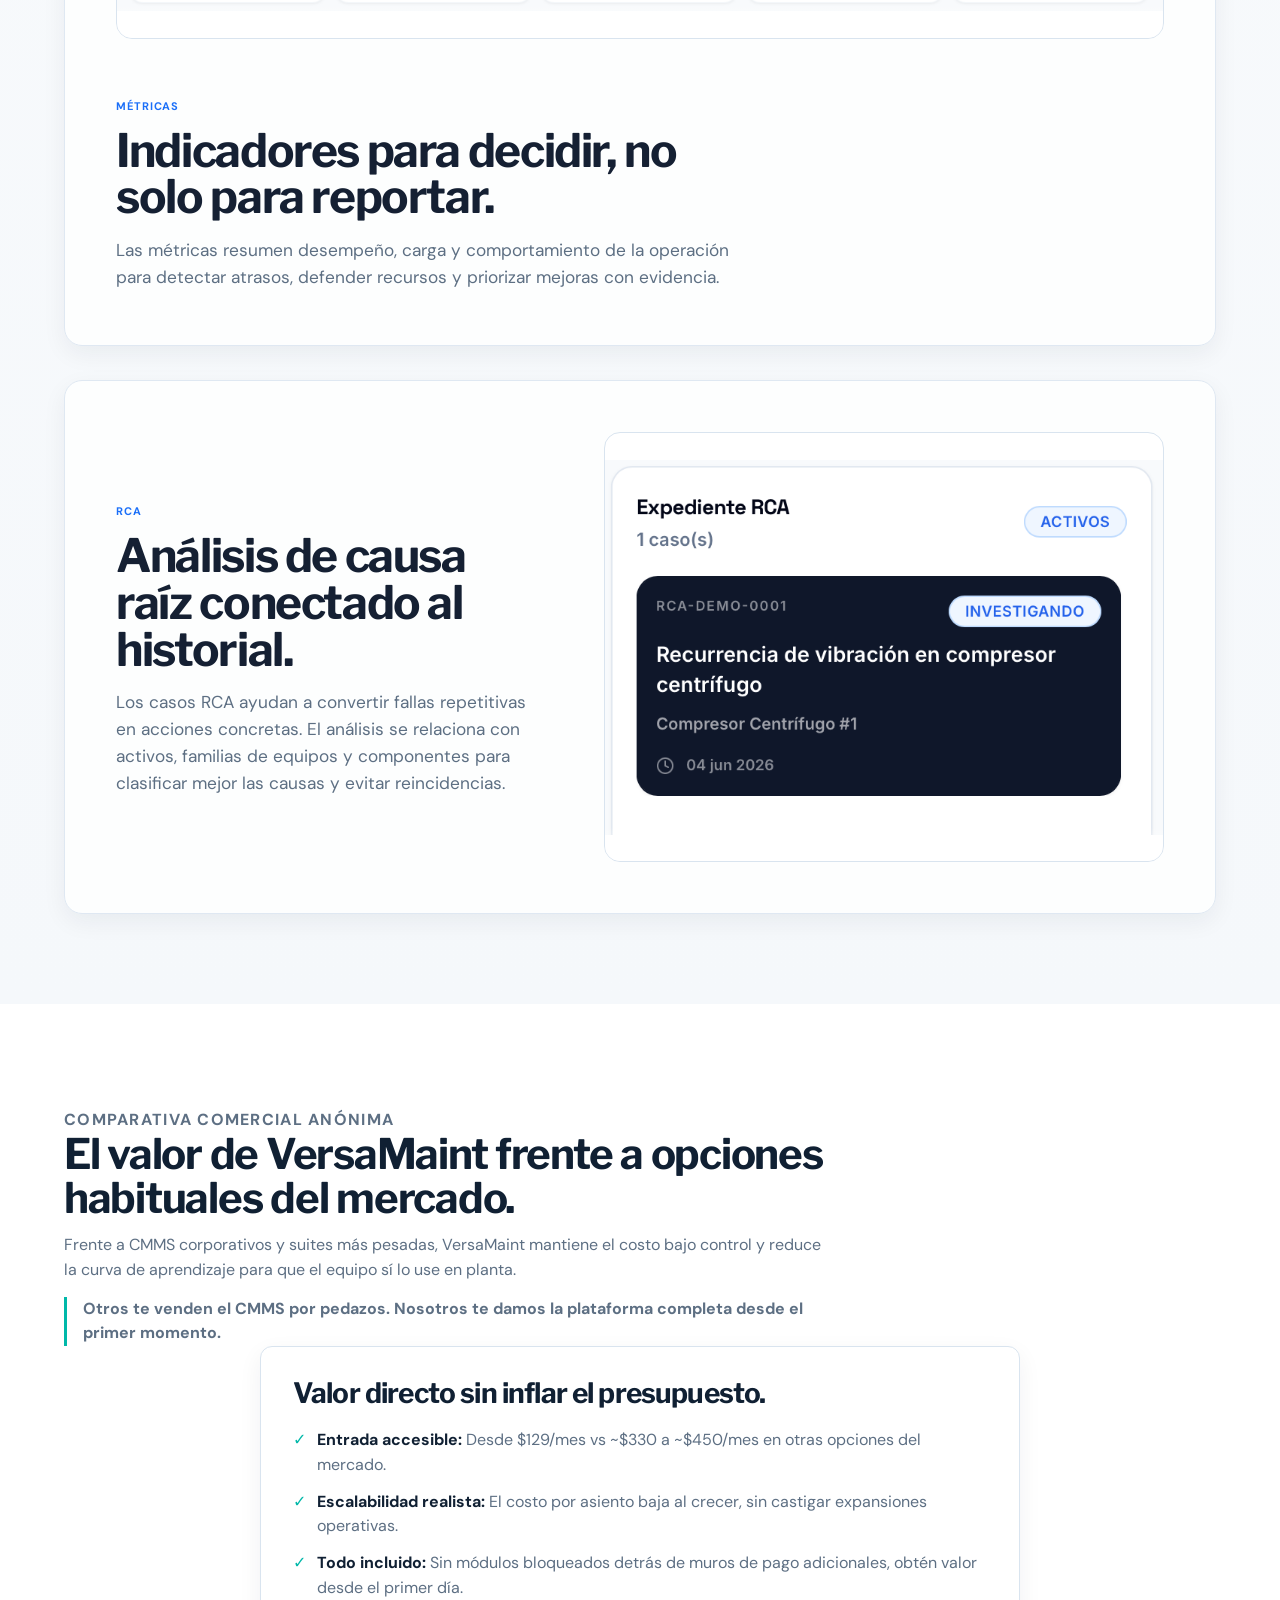
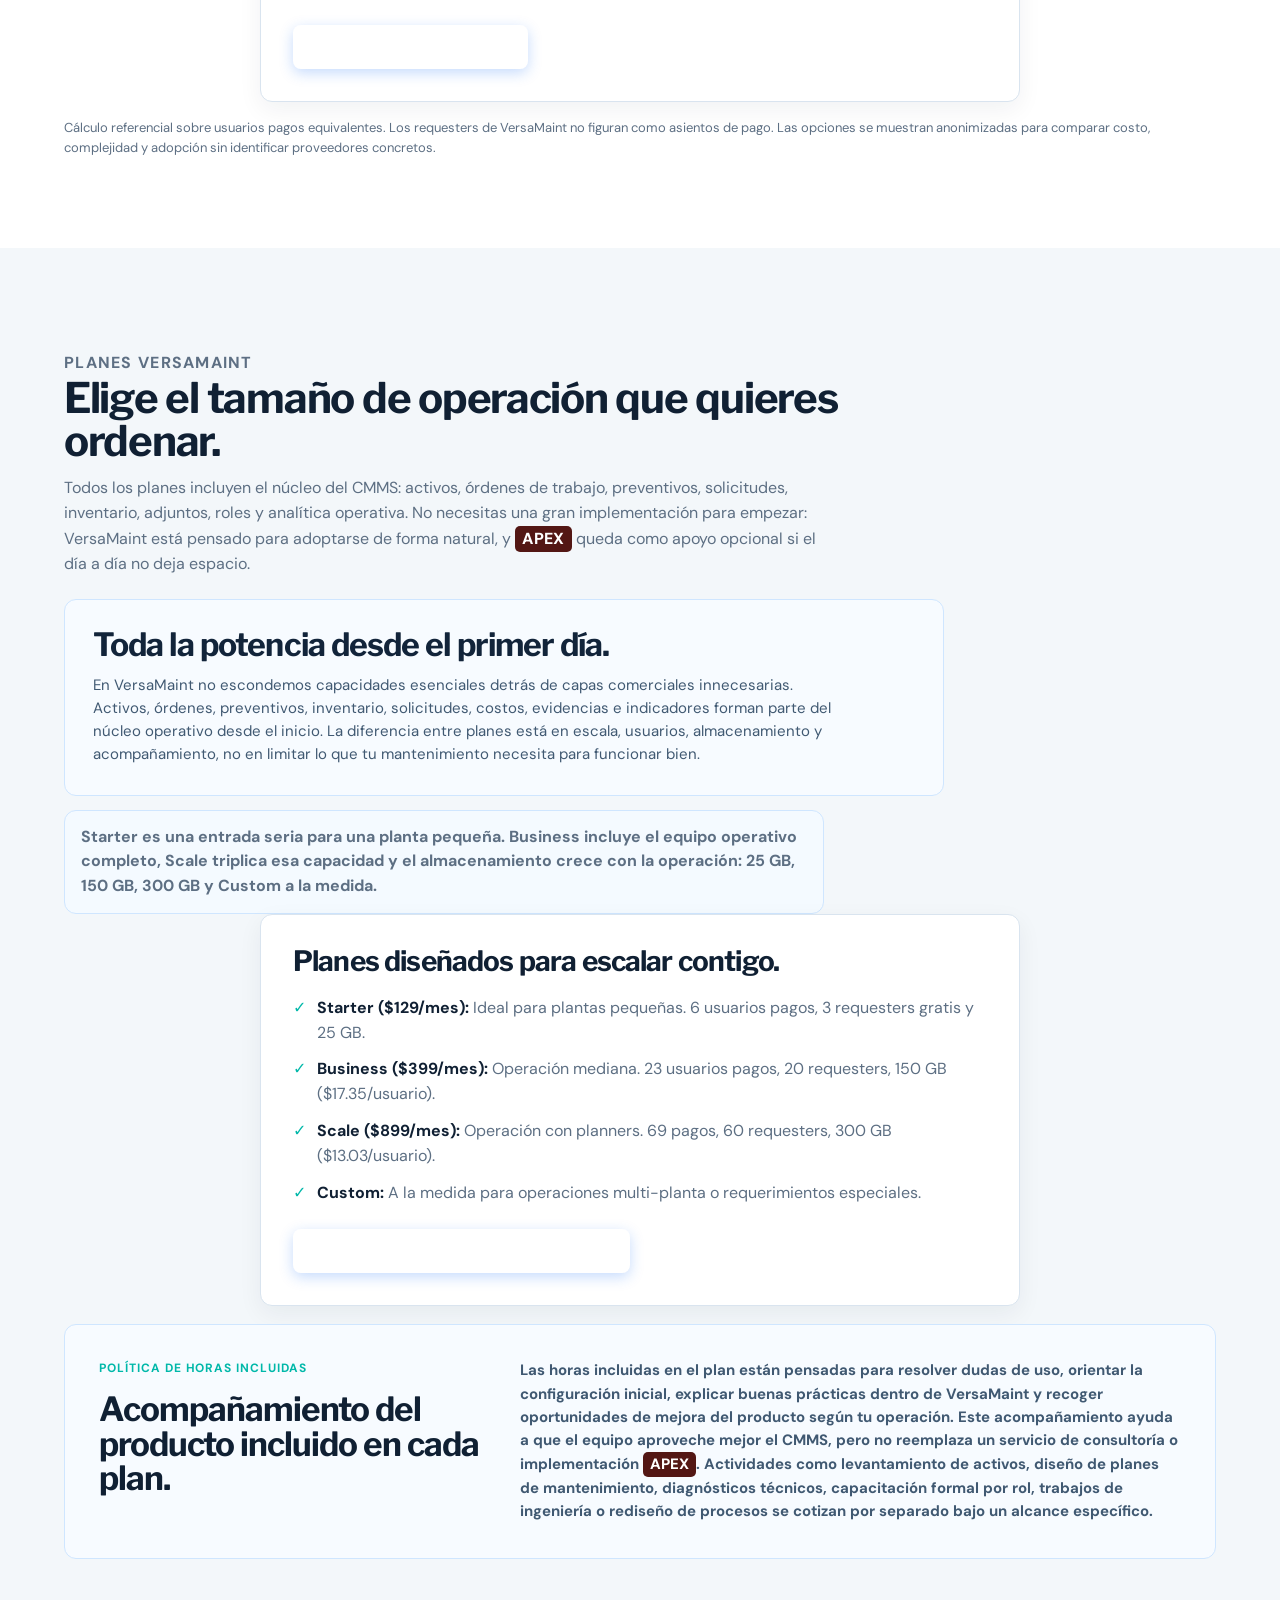
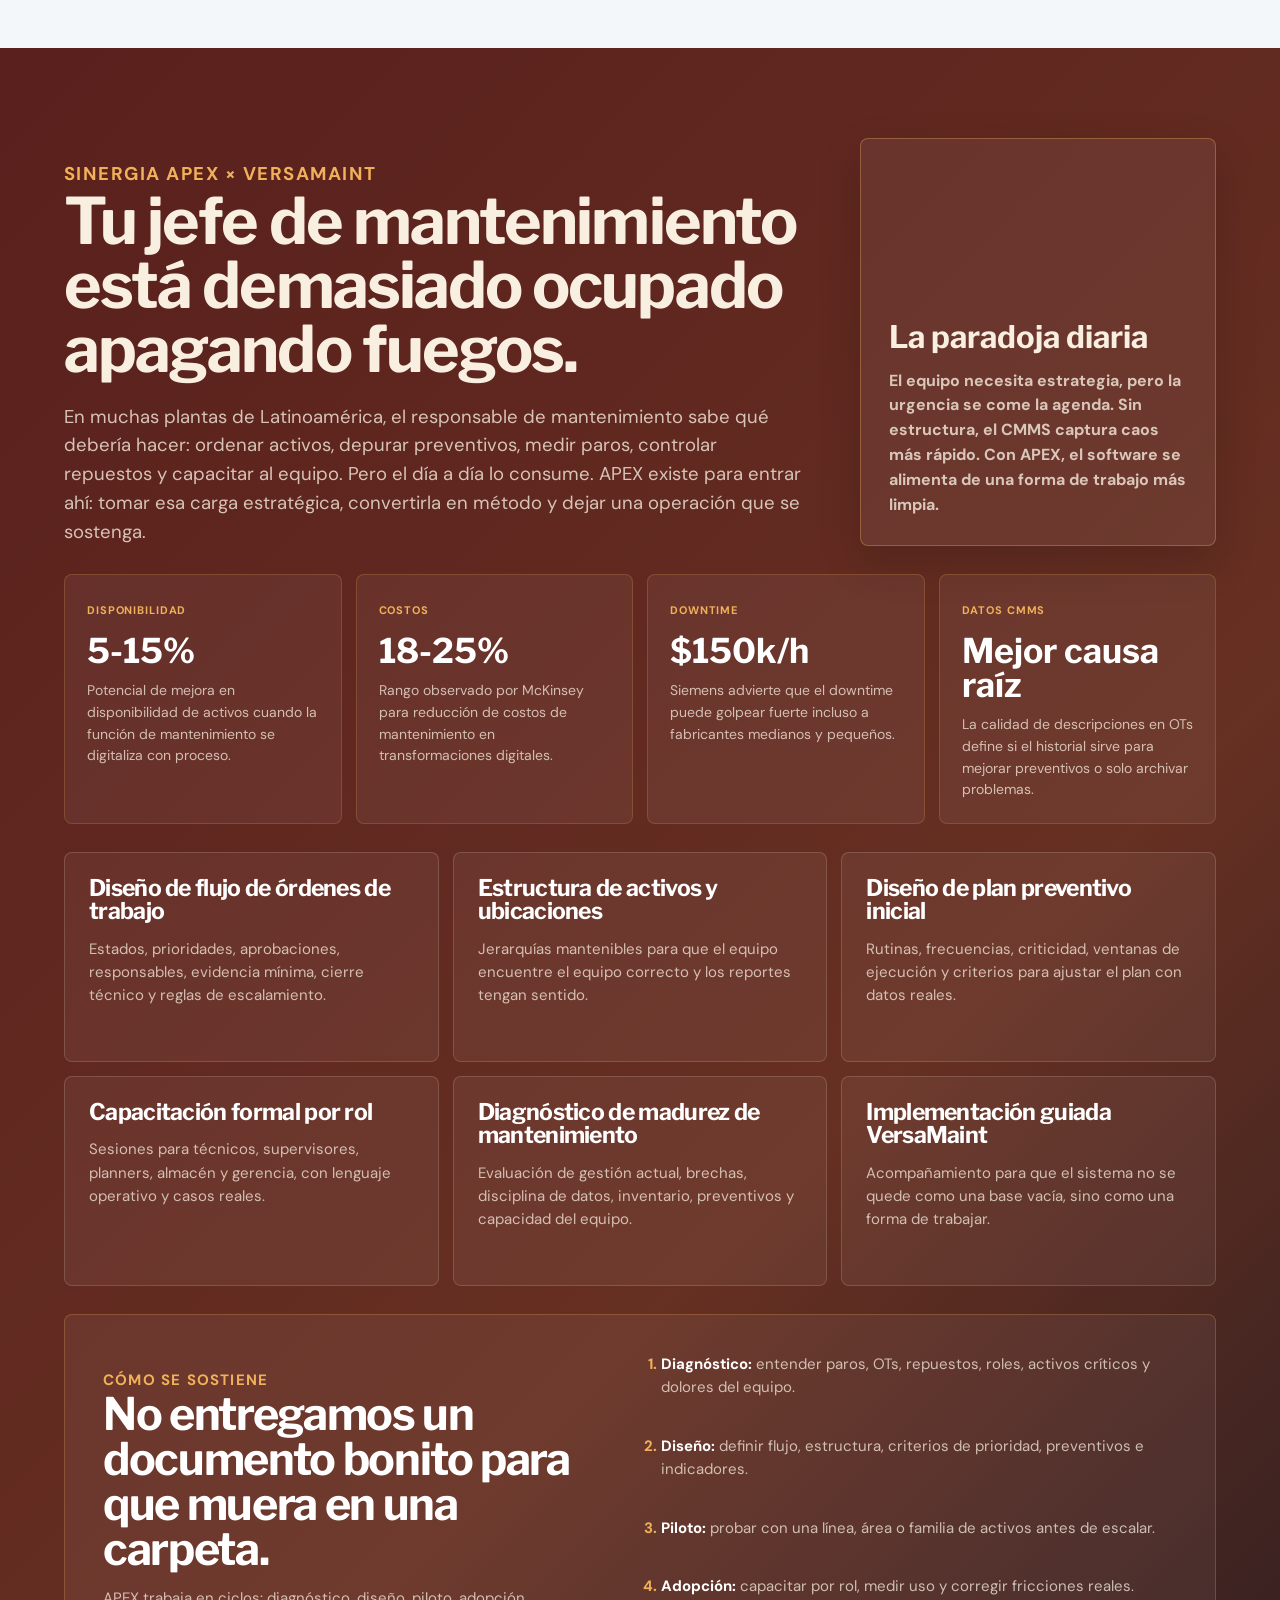
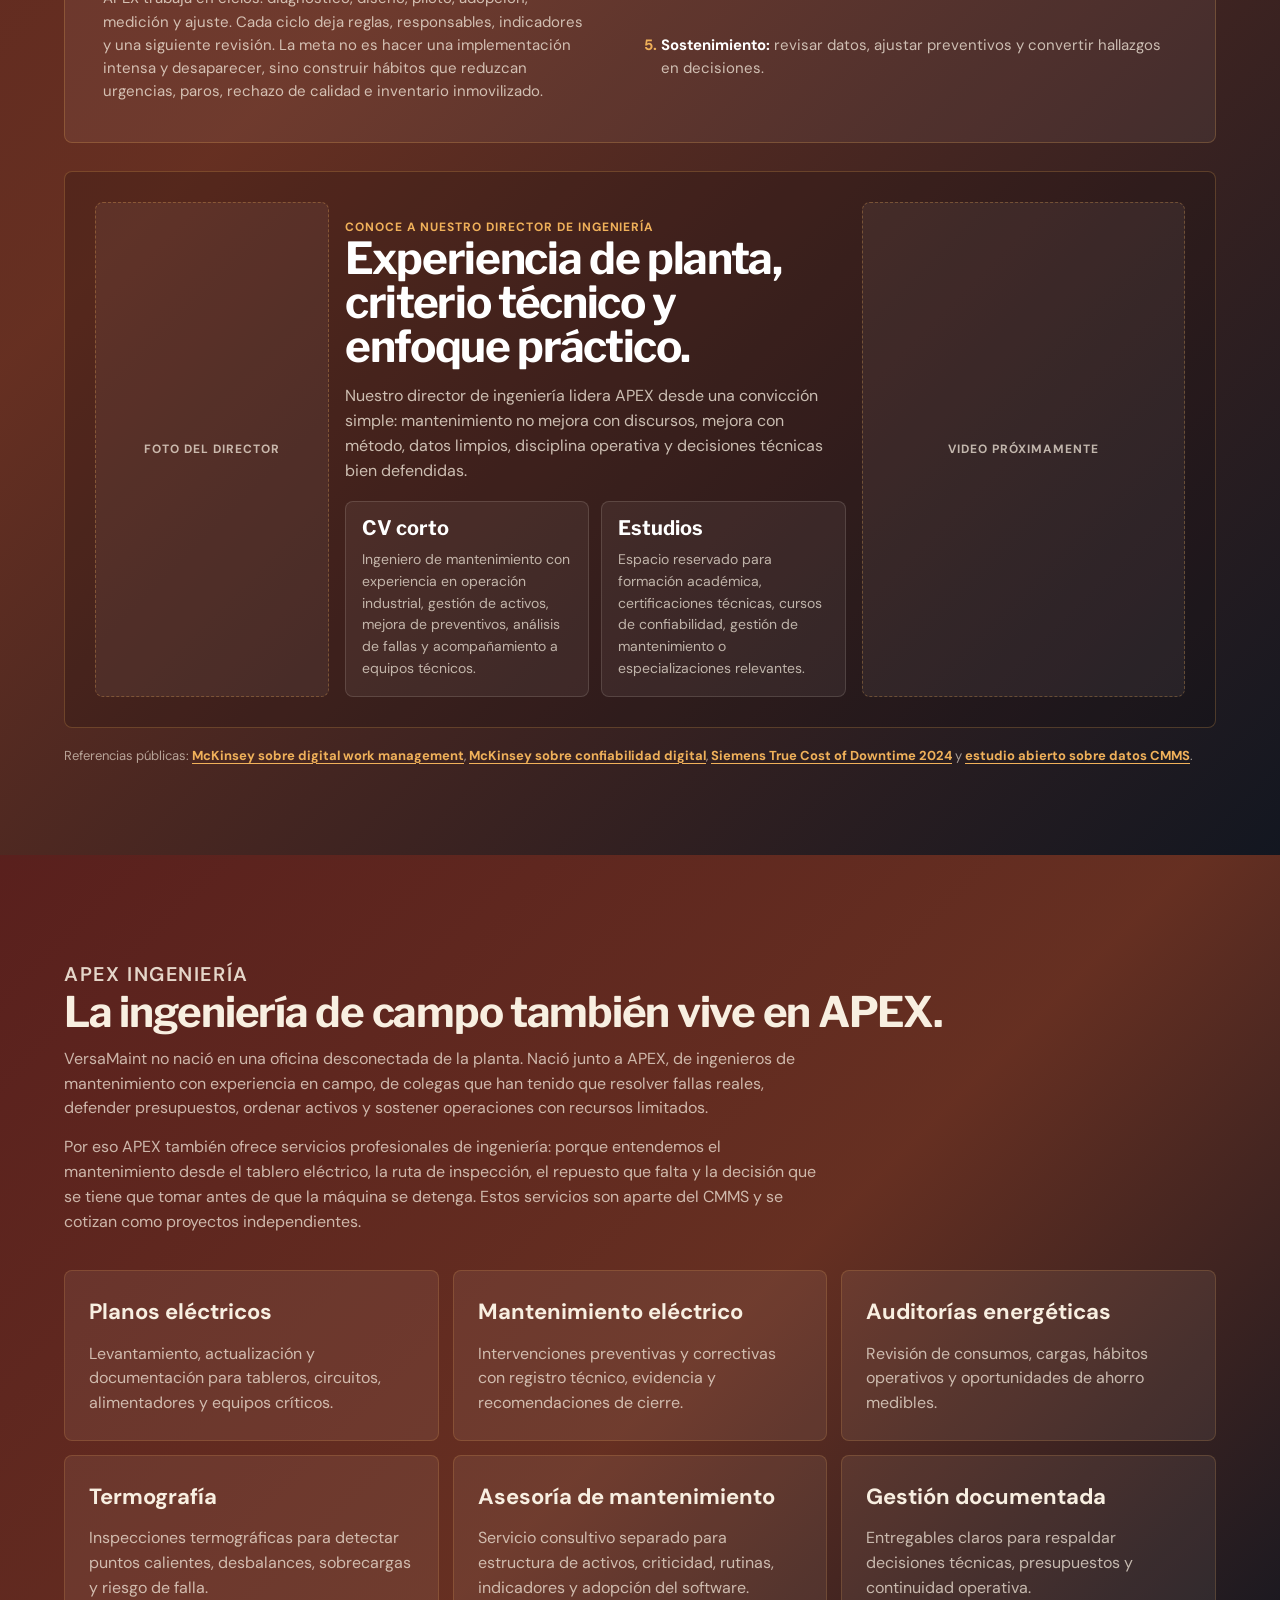
==== commit 74f953c5: "Fix enterprise pricing comparison to 6 users and emphasize APEX x Versa synergy" ====
--- a/index.html
+++ b/index.html
@@ -37,12 +37,10 @@
       <section class="hero">
         <div class="section-container hero-container">
           <div class="text-container hero-content">
-            <p class="eyebrow">VersaSol | VersaMaint CMMS</p>
+            <p class="eyebrow">Sinergia Operativa: VersaMaint &times; APEX</p>
             <h1>CMMS industrial claro, desde $129/mes.</h1>
             <p class="hero-copy">
-              VersaMaint organiza activos, órdenes, preventivos, medidores, inventario, solicitudes, costos y evidencias.
-              Es suficientemente intuitivo para implementarlo por tu cuenta; si tu jefe de mantenimiento está muy ocupado para esto,
-              <span class="apex-tag">APEX</span> puede acompañar sin convertir el arranque en un proyecto pesado.
+              VersaMaint es el software intuitivo que organiza activos, órdenes, preventivos e inventario. Y cuando tu equipo técnico está demasiado ocupado apagando fuegos para implementar una nueva herramienta, la división de ingeniería <span class="apex-tag">APEX</span> entra en acción. Son dos fuerzas independientes con una sinergia perfecta: tecnología clara respaldada por experiencia en campo.
             </p>
             <div class="hero-actions">
               <a class="button primary" href="#contacto">Solicitar evaluación</a>
@@ -83,9 +81,9 @@
             <p>Starter incluye 6 usuarios pagos, 3 solicitantes gratuitos y 25 GB para empezar sin sobredimensionar.</p>
           </article>
           <article class="decision-card apex-decision-card">
-            <span>04 · APEX</span>
-            <h3>Ayuda si no hay tiempo</h3>
-            <p>Implementación, auditoría y mejora continua se cotizan aparte cuando el equipo necesita acompañamiento.</p>
+            <span>04 · APEX &times; VERSA</span>
+            <h3>Sinergia en campo</h3>
+            <p>Una colaboración estrecha. Versa pone el software; APEX aporta la ingeniería e implementación si tu equipo no tiene tiempo.</p>
           </article>
         </div>
         <div class="decision-strip">
@@ -132,9 +130,7 @@
           <h2>Software para ordenar la operación, no para complicarla.</h2>
           <p>
             VersaMaint cubre el ciclo principal de mantenimiento: activos, órdenes de trabajo, planes preventivos,
-            solicitudes, inventario, adjuntos, roles, analítica y control operativo. La diferencia es que se vende
-            junto con conocimiento de campo, no como una herramienta aislada. Puedes implementarlo solo; <span class="apex-tag">APEX</span> entra cuando
-            el equipo no tiene tiempo para convertir la intención en proceso.
+            solicitudes, inventario, adjuntos, roles, analítica y control operativo. Puedes implementarlo solo, pero nuestra mayor fortaleza es la estrecha colaboración con <span class="apex-tag">APEX</span>. Operando de forma separada pero en perfecta sinergia, APEX entra cuando tu equipo no tiene tiempo para convertir la intención en proceso.
           </p>
         </div>
         <div class="summary-card">
@@ -181,13 +177,13 @@
                 </div>
                 <div>
                   <span>Opción C</span>
-                  <strong>~$1,265/mes</strong>
-                  <small>23 usuarios x $55</small>
+                  <strong>~$330/mes</strong>
+                  <small>6 usuarios x $55</small>
                 </div>
                 <div>
                   <span>Opción A</span>
-                  <strong>~$1,495/mes</strong>
-                  <small>23 usuarios x $65</small>
+                  <strong>~$390/mes</strong>
+                  <small>6 usuarios x $65</small>
                 </div>
               </div>
               <p class="comparison-caption">
@@ -478,7 +474,7 @@
       <section class="apex-section" id="apex">
         <div class="apex-hero">
           <div>
-            <p class="eyebrow">APEX | Ingenieros expertos en mantenimiento</p>
+            <p class="eyebrow">Sinergia APEX &times; VersaMaint</p>
             <h2>Tu jefe de mantenimiento está demasiado ocupado apagando fuegos.</h2>
             <p>
               En muchas plantas de Latinoamérica, el responsable de mantenimiento sabe qué debería hacer:
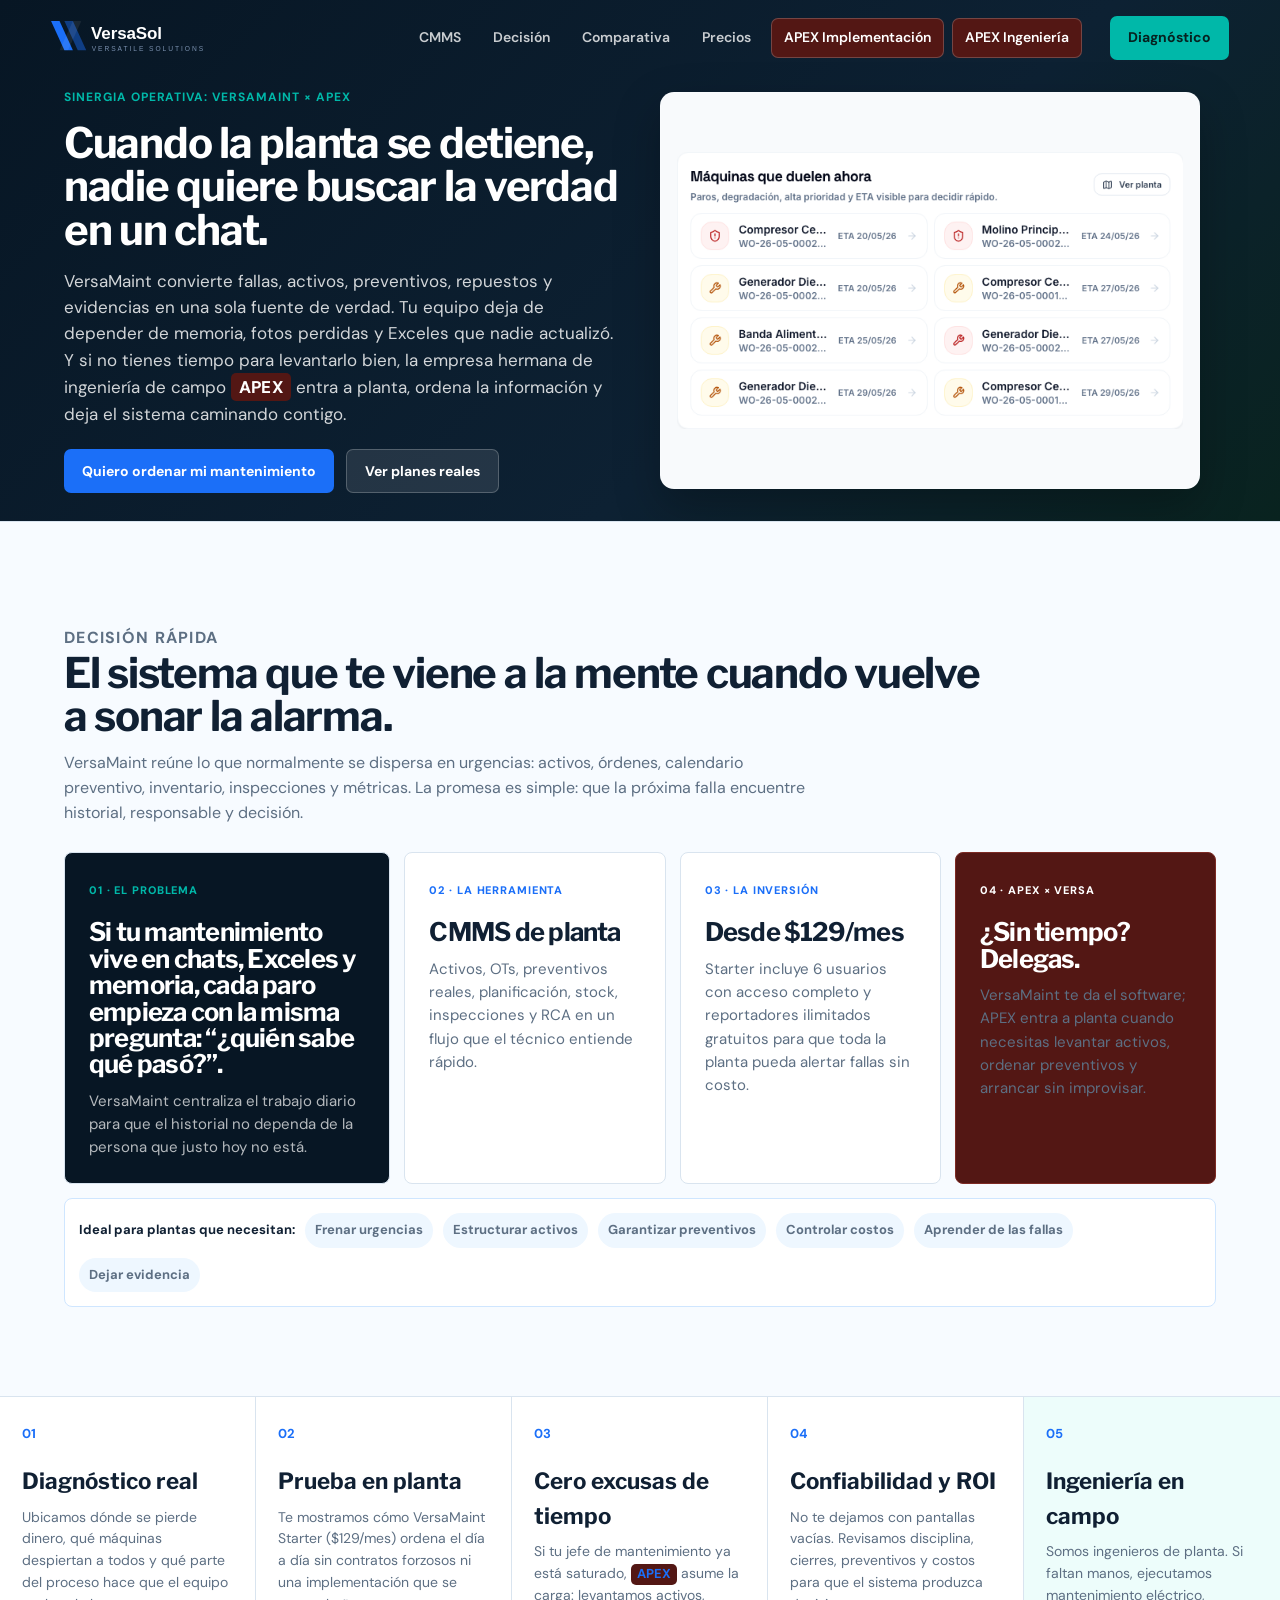
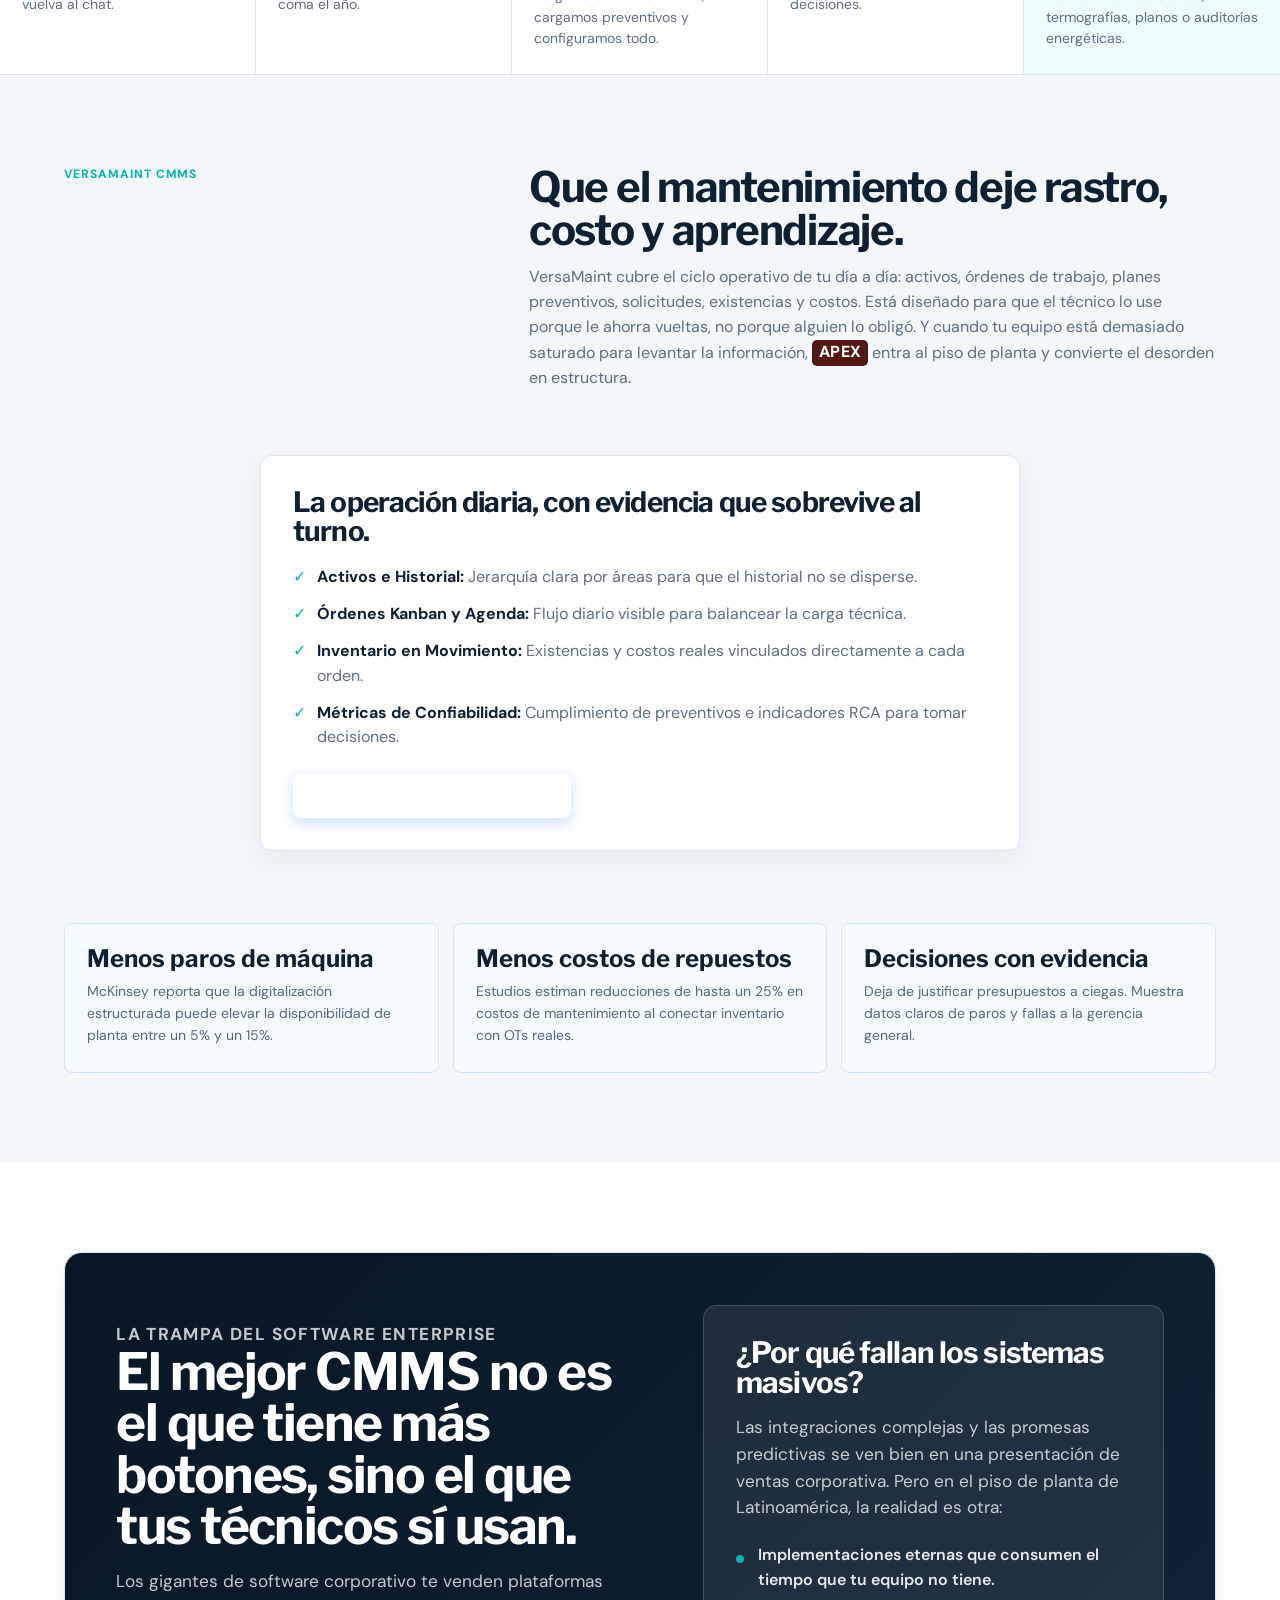
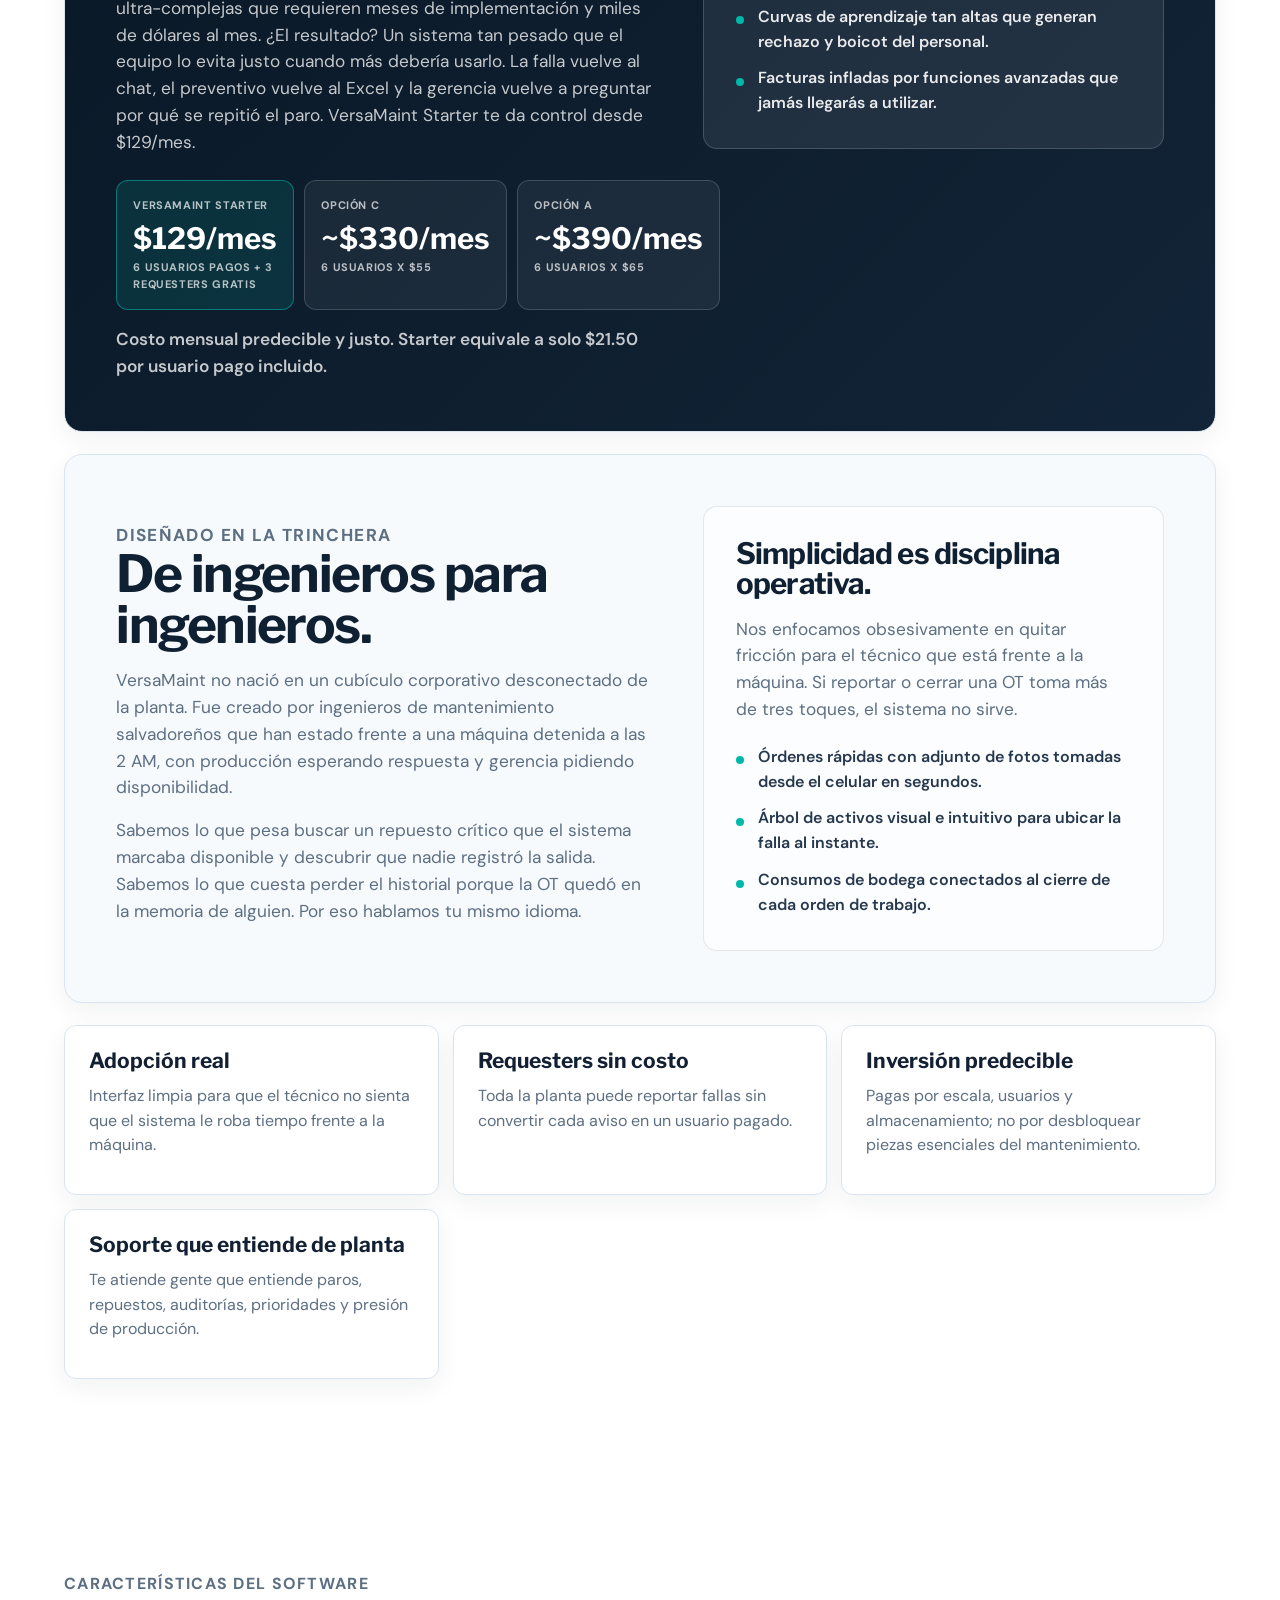
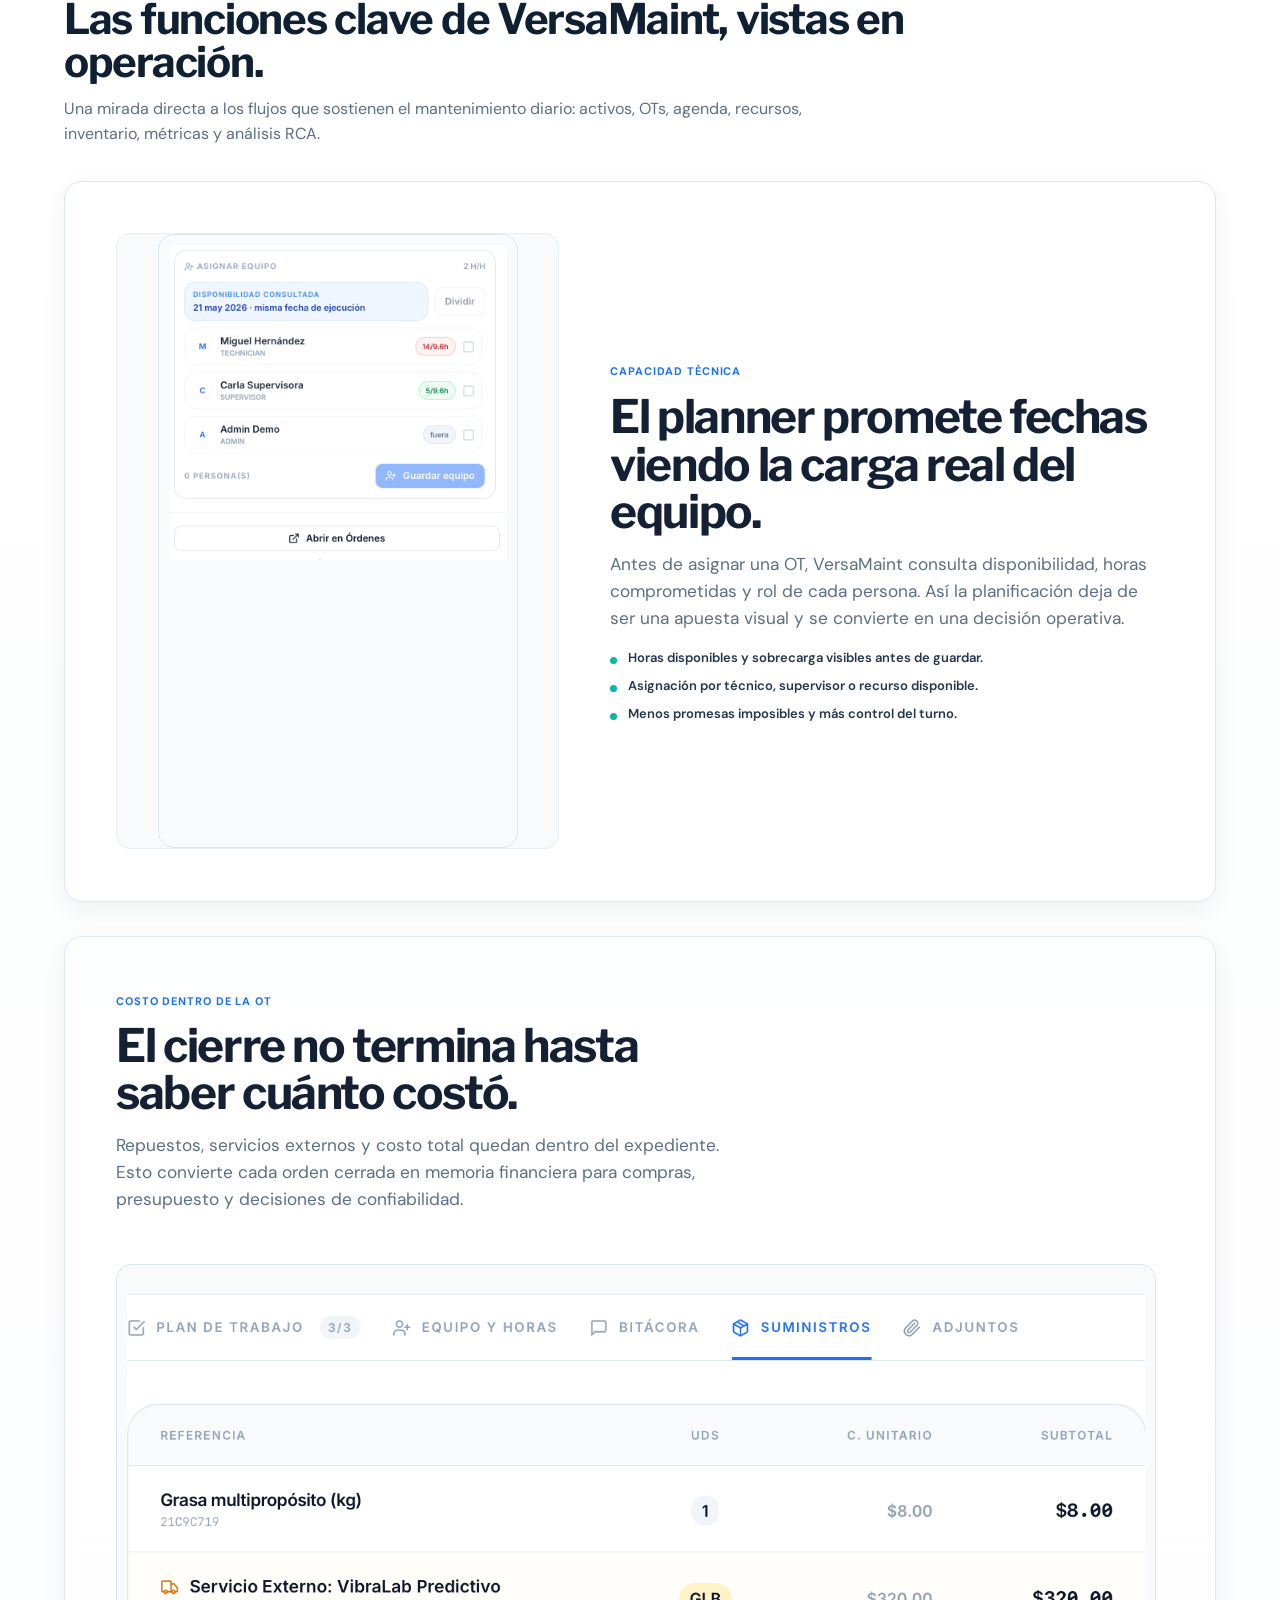
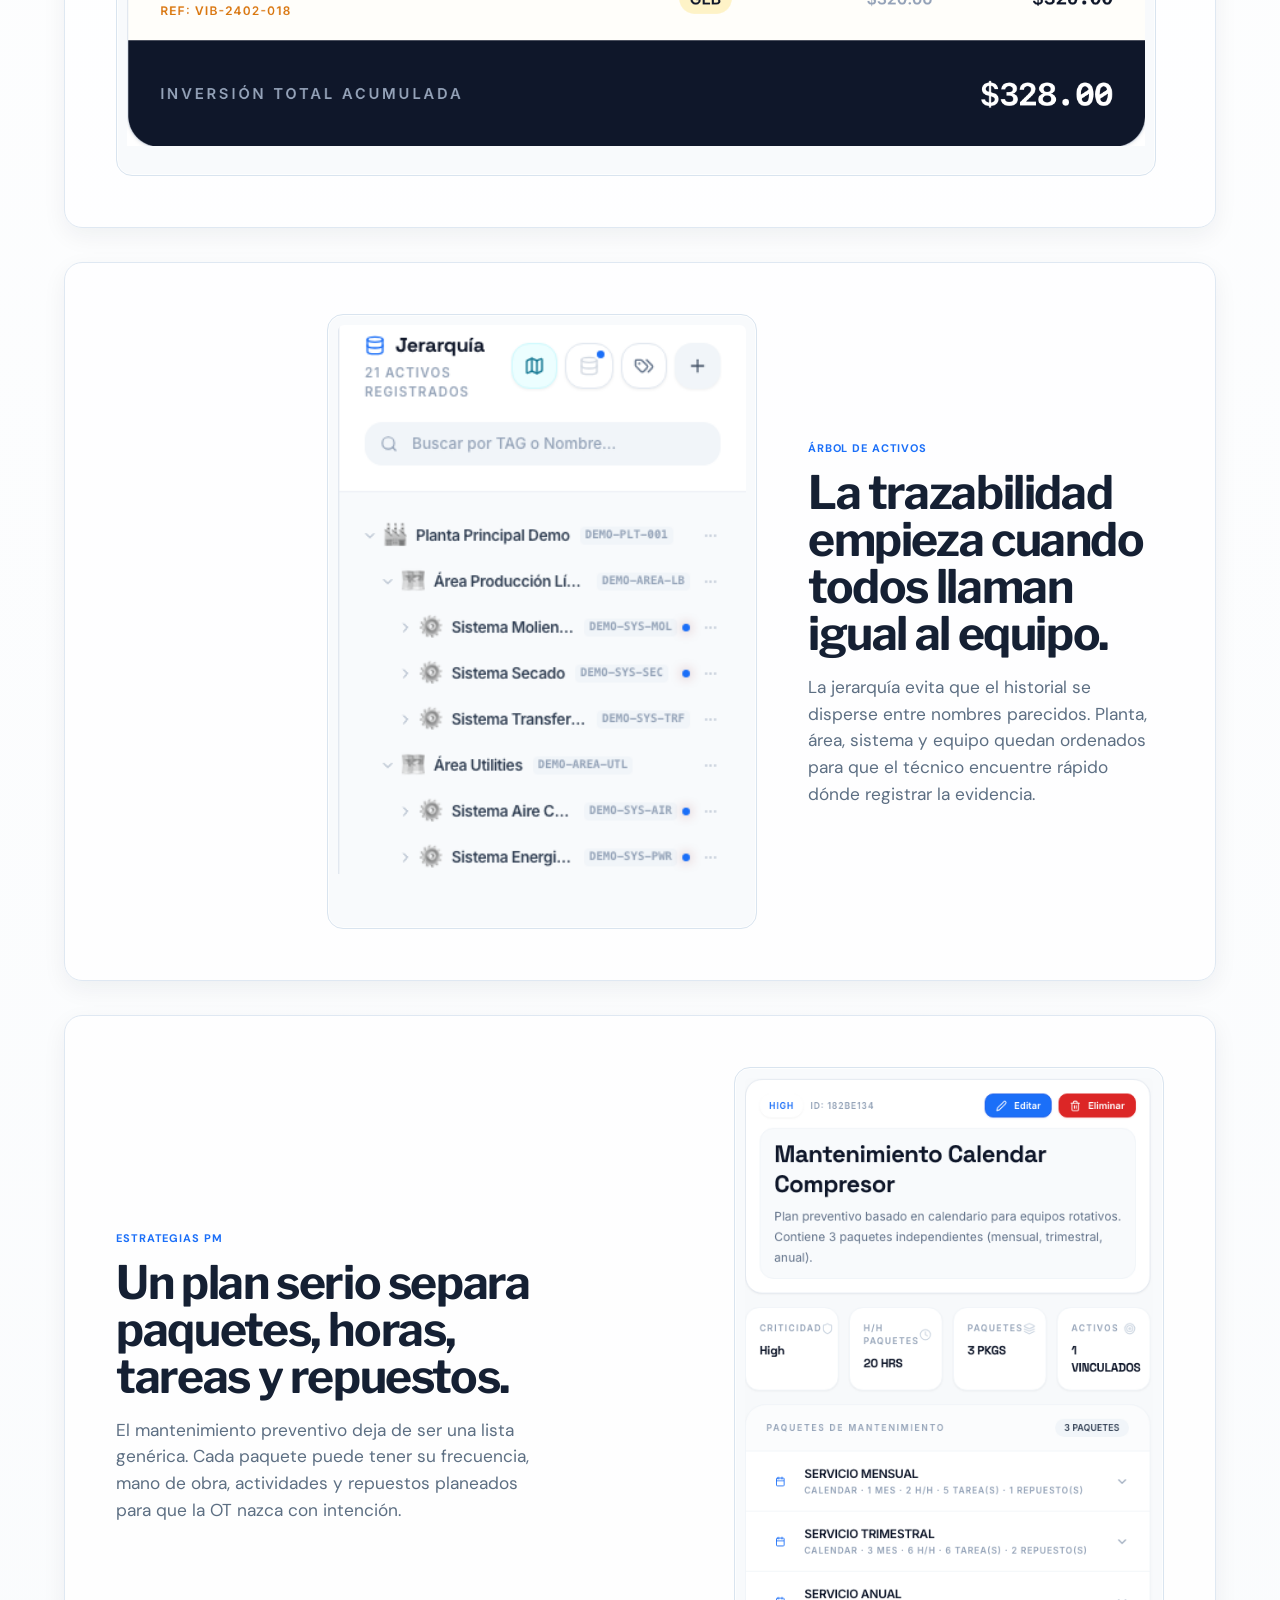
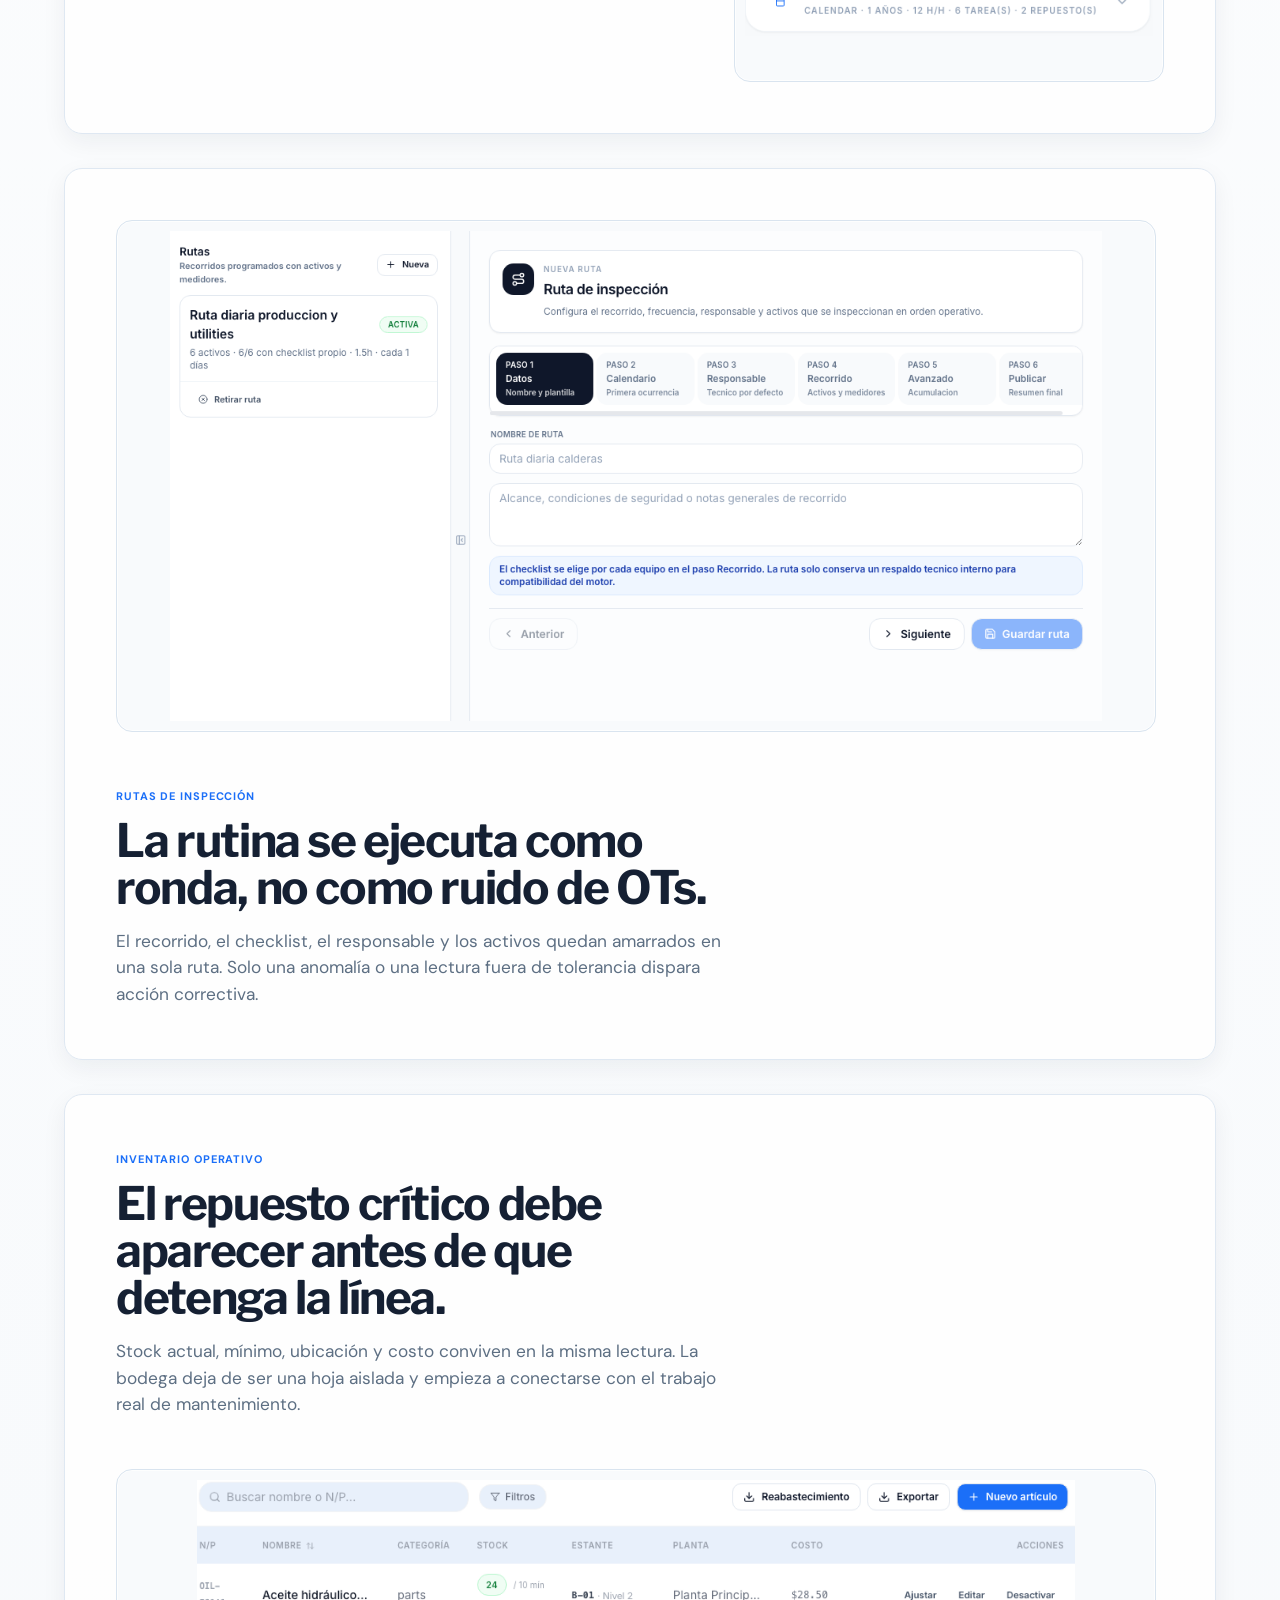
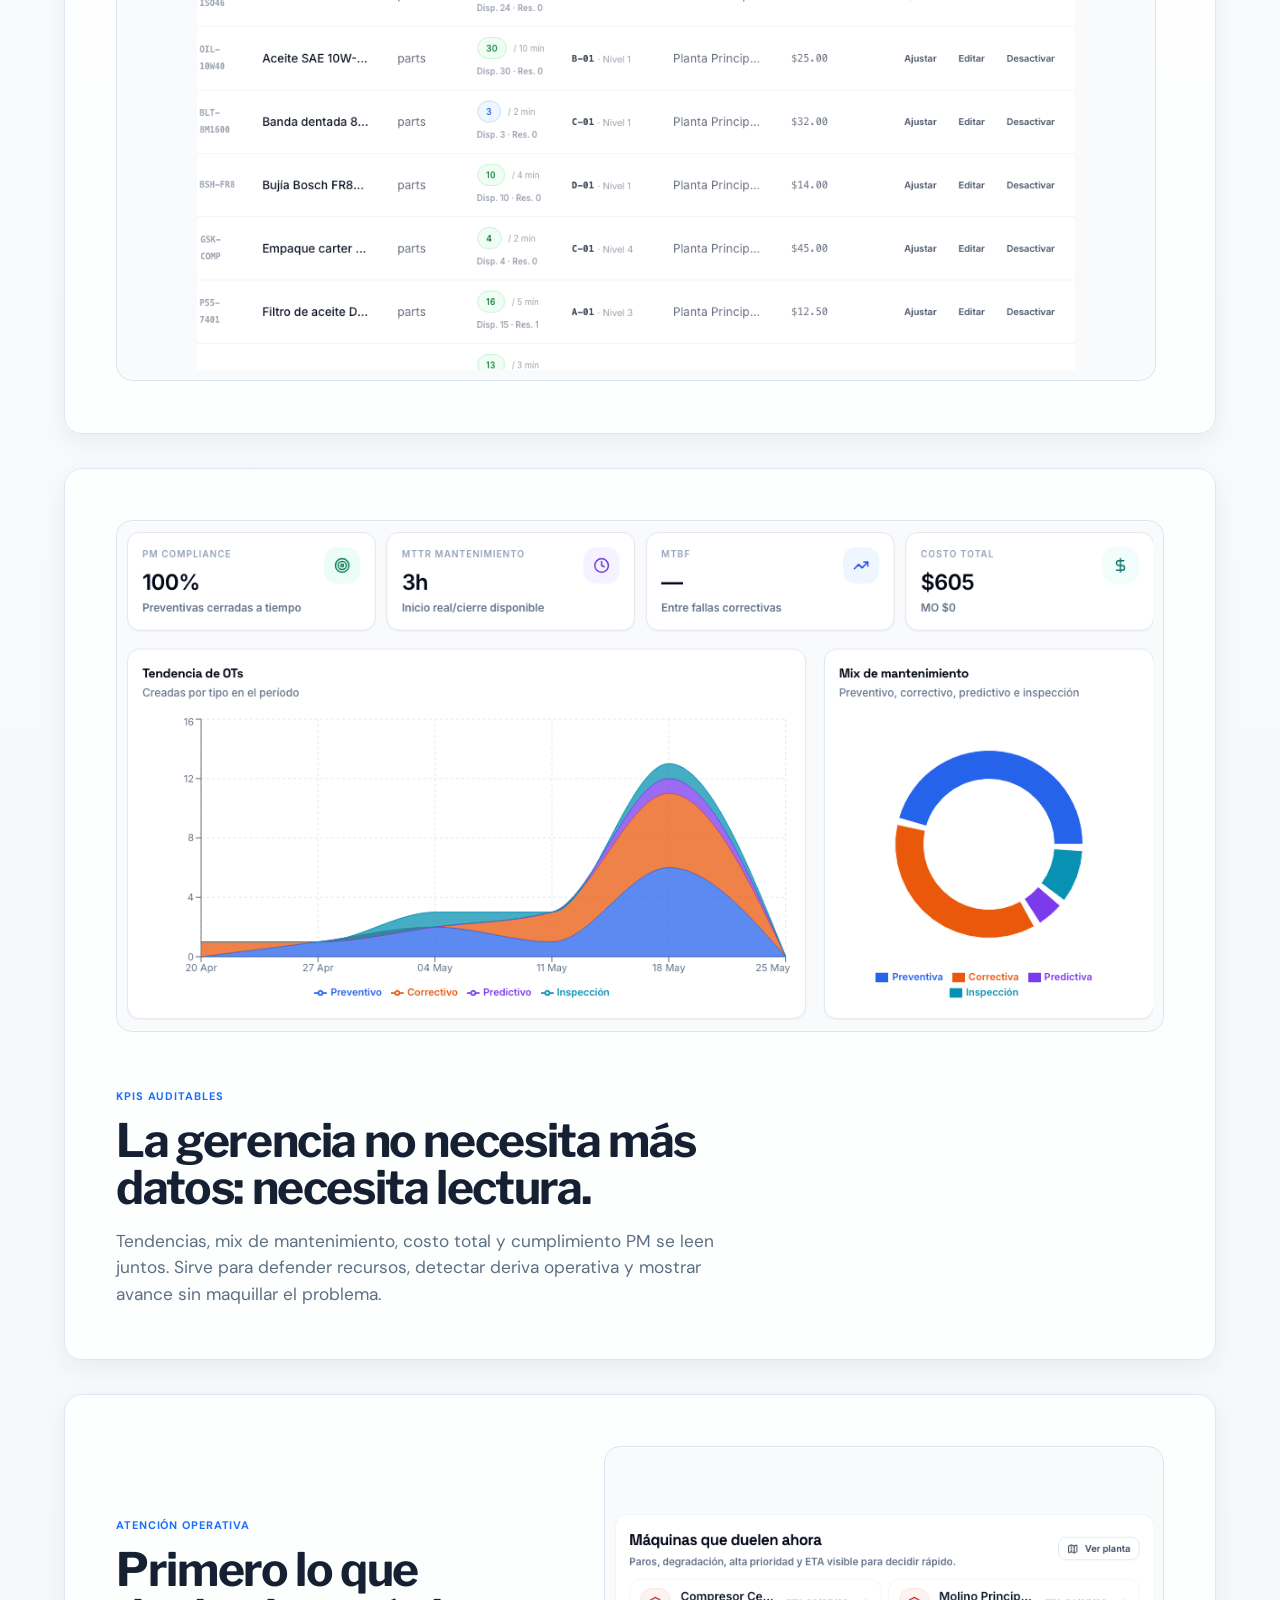
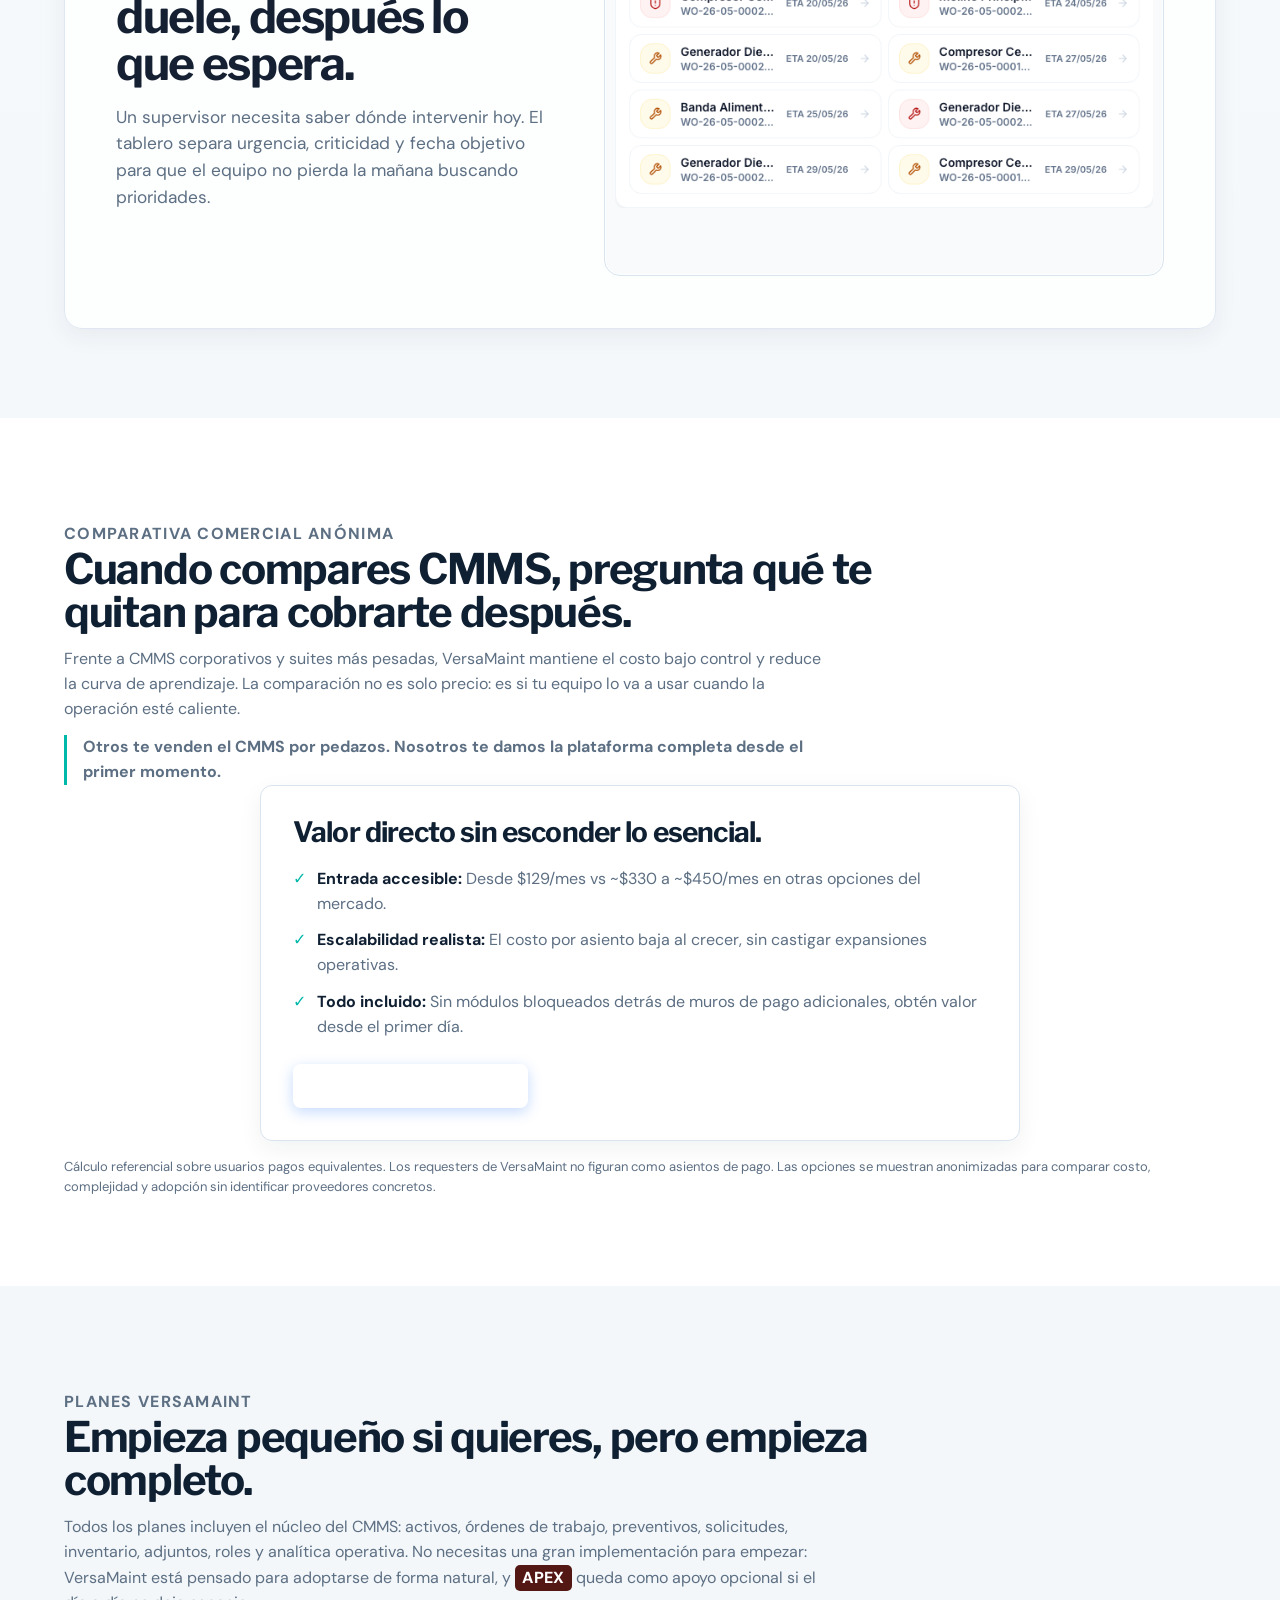
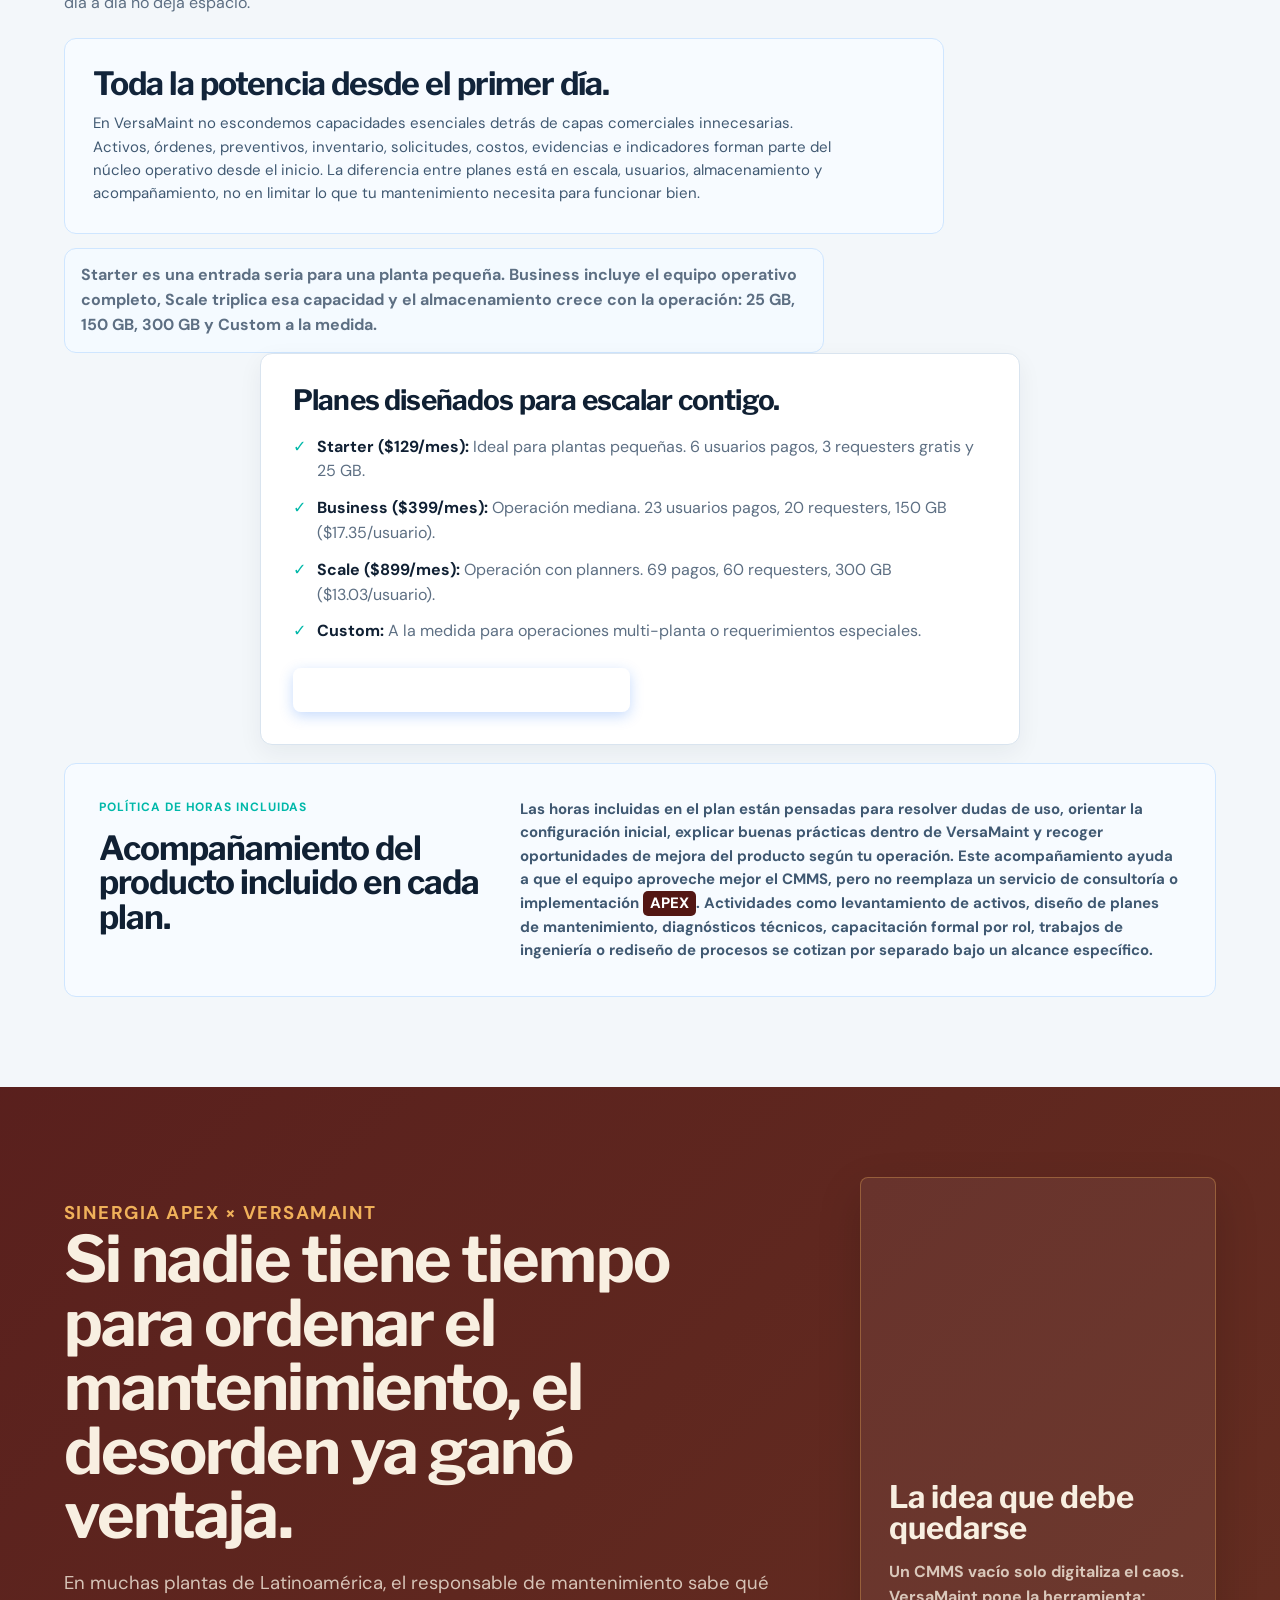
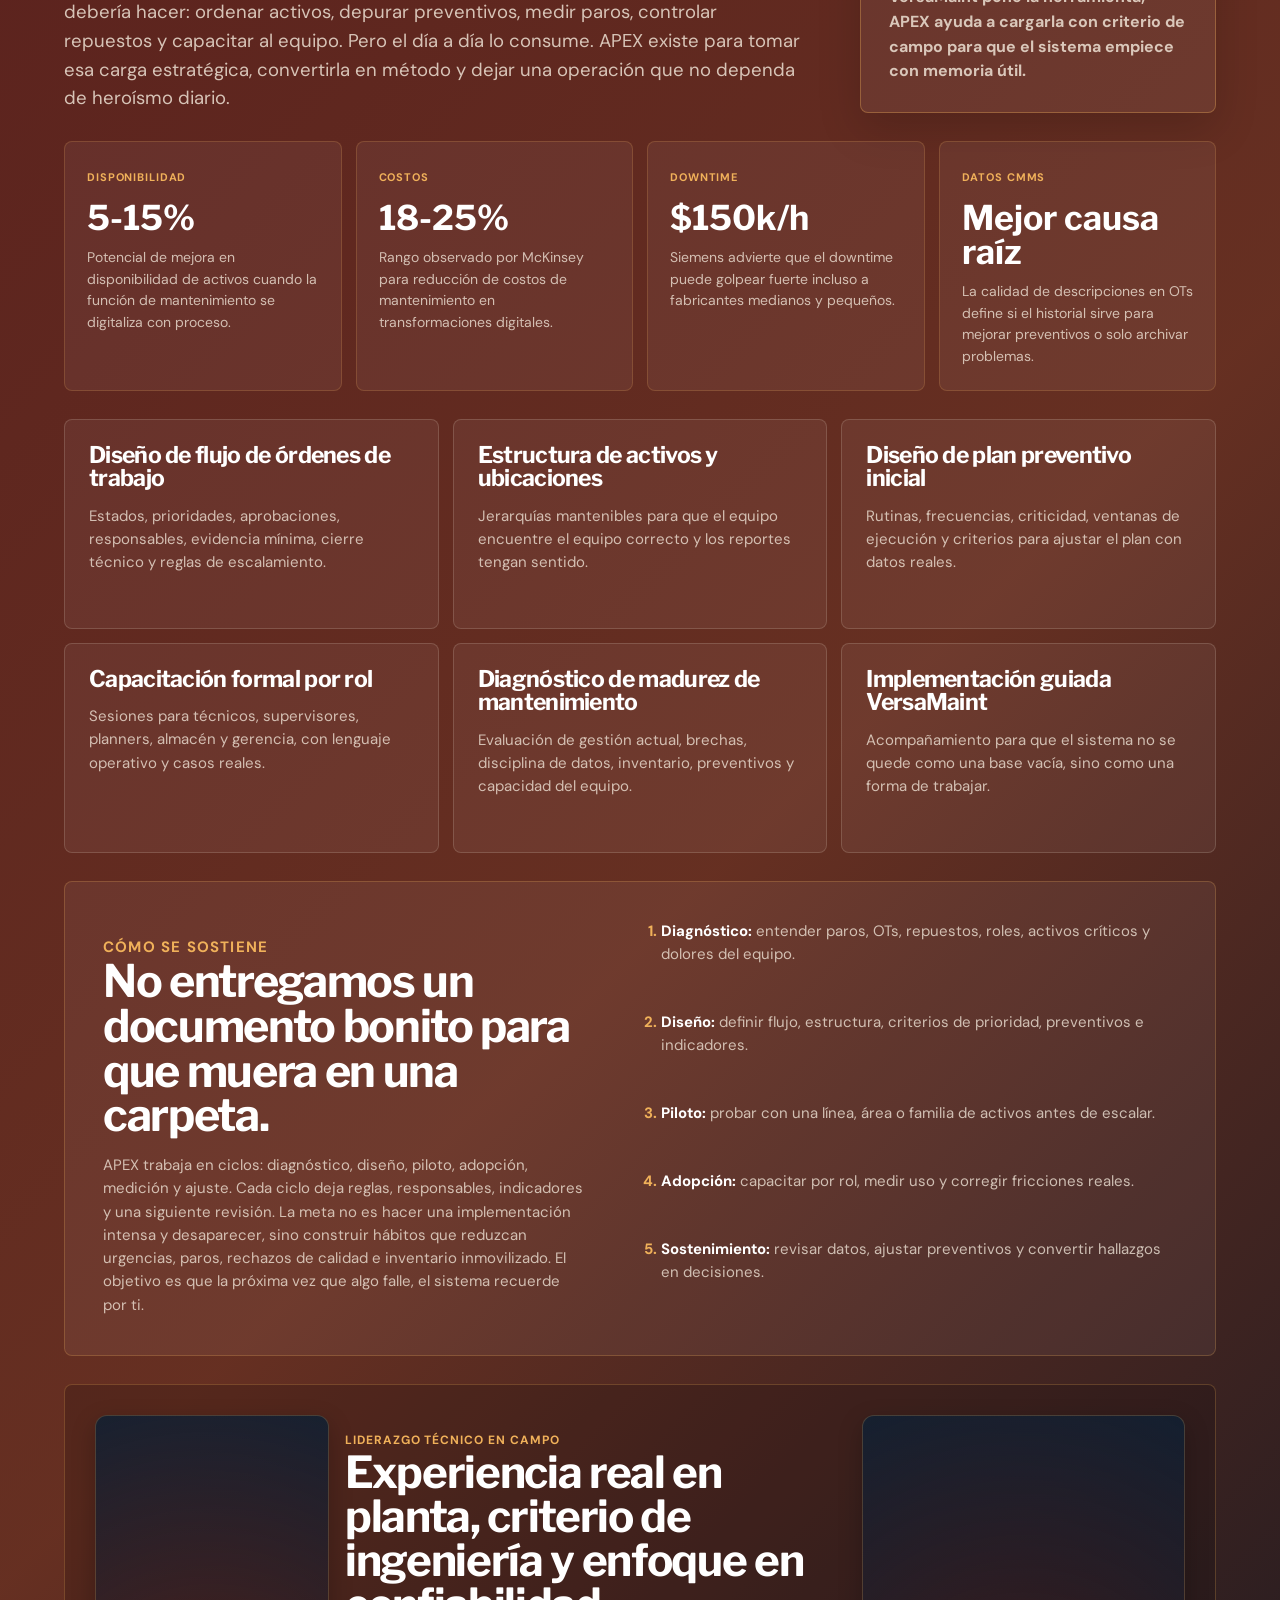
==== commit c363a269: "Refresh VersaSol landing page" ====
--- a/index.html
+++ b/index.html
@@ -6,7 +6,7 @@
     <title>VersaSol | VersaMaint CMMS desde $129/mes</title>
     <meta
       name="description"
-      content="VersaMaint CMMS ordena activos, órdenes, preventivos, inventario, solicitudes e indicadores desde $129/mes, con asesoría VersaSol cotizada por separado."
+      content="VersaMaint CMMS ayuda a dejar atrás chats, Exceles y urgencias repetidas: activos, OTs, preventivos, inventario e indicadores desde $129/mes, con apoyo de campo APEX cuando necesitas implementar sin detener la planta."
     />
     <link rel="preconnect" href="https://fonts.googleapis.com" />
     <link rel="preconnect" href="https://fonts.gstatic.com" crossorigin />
@@ -38,18 +38,18 @@
         <div class="section-container hero-container">
           <div class="text-container hero-content">
             <p class="eyebrow">Sinergia Operativa: VersaMaint &times; APEX</p>
-            <h1>CMMS industrial claro, desde $129/mes.</h1>
+            <h1>Cuando la planta se detiene, nadie quiere buscar la verdad en un chat.</h1>
             <p class="hero-copy">
-              VersaMaint es el software intuitivo que organiza activos, órdenes, preventivos e inventario. Y cuando tu equipo técnico está demasiado ocupado apagando fuegos para implementar una nueva herramienta, la división de ingeniería <span class="apex-tag">APEX</span> entra en acción. Son dos fuerzas independientes con una sinergia perfecta: tecnología clara respaldada por experiencia en campo.
+              VersaMaint convierte fallas, activos, preventivos, repuestos y evidencias en una sola fuente de verdad. Tu equipo deja de depender de memoria, fotos perdidas y Exceles que nadie actualizó. Y si no tienes tiempo para levantarlo bien, la empresa hermana de ingeniería de campo <span class="apex-tag">APEX</span> entra a planta, ordena la información y deja el sistema caminando contigo.
             </p>
             <div class="hero-actions">
-              <a class="button primary" href="#contacto">Solicitar evaluación</a>
-              <a class="button secondary" href="#precios">Ver planes</a>
+              <a class="button primary" href="#contacto">Quiero ordenar mi mantenimiento</a>
+              <a class="button secondary" href="#precios">Ver planes reales</a>
             </div>
           </div>
           <div class="media-container hero-media-container hero-product" aria-label="Captura real de VersaMaint">
-            <figure class="hero-capture">
-              <img src="assets/capturas/principal.png" alt="Vista de activo con órdenes de mantenimiento y análisis predictivo en VersaMaint" />
+            <figure class="hero-capture hero-capture-component">
+              <img src="assets/capturas/componentes/dashboard-dolor-detalle.png" alt="Panel de atención operativa con activos críticos y órdenes urgentes en VersaMaint" />
             </figure>
           </div>
         </div>
@@ -58,103 +58,103 @@
       <section class="decision-section" id="decision" aria-label="Resumen para decidir rápido">
         <div class="section-heading compact">
           <p class="eyebrow">Decisión rápida</p>
-          <h2>Un CMMS completo para empezar sin sobredimensionar.</h2>
+          <h2>El sistema que te viene a la mente cuando vuelve a sonar la alarma.</h2>
           <p>
-            VersaMaint reúne el trabajo diario de mantenimiento en una plataforma clara: activos, OTs,
-            planificación, inventario, métricas y RCA. Empiezas con software; sumas acompañamiento solo cuando lo necesitas.
+            VersaMaint reúne lo que normalmente se dispersa en urgencias: activos, órdenes, calendario preventivo,
+            inventario, inspecciones y métricas. La promesa es simple: que la próxima falla encuentre historial, responsable y decisión.
           </p>
         </div>
         <div class="decision-grid">
           <article class="decision-card decision-main">
-            <span>01 · Problema</span>
-            <h3>Si tus OTs, preventivos y repuestos viven entre Excel, WhatsApp y memoria del equipo, estás administrando a ciegas.</h3>
-            <p>VersaMaint centraliza el trabajo diario sin convertir la implementación en un proyecto corporativo pesado.</p>
+            <span>01 · El Problema</span>
+            <h3>Si tu mantenimiento vive en chats, Exceles y memoria, cada paro empieza con la misma pregunta: “¿quién sabe qué pasó?”.</h3>
+            <p>VersaMaint centraliza el trabajo diario para que el historial no dependa de la persona que justo hoy no está.</p>
           </article>
           <article class="decision-card">
-            <span>02 · Software</span>
-            <h3>CMMS completo</h3>
-            <p>Activos, OTs, solicitudes, PM, planificador, inventario, inspecciones, adjuntos, roles, analítica y RCA.</p>
+            <span>02 · La Herramienta</span>
+            <h3>CMMS de planta</h3>
+            <p>Activos, OTs, preventivos reales, planificación, stock, inspecciones y RCA en un flujo que el técnico entiende rápido.</p>
           </article>
           <article class="decision-card">
-            <span>03 · Precio</span>
+            <span>03 · La Inversión</span>
             <h3>Desde $129/mes</h3>
-            <p>Starter incluye 6 usuarios pagos, 3 solicitantes gratuitos y 25 GB para empezar sin sobredimensionar.</p>
+            <p>Starter incluye 6 usuarios con acceso completo y reportadores ilimitados gratuitos para que toda la planta pueda alertar fallas sin costo.</p>
           </article>
           <article class="decision-card apex-decision-card">
             <span>04 · APEX &times; VERSA</span>
-            <h3>Sinergia en campo</h3>
-            <p>Una colaboración estrecha. Versa pone el software; APEX aporta la ingeniería e implementación si tu equipo no tiene tiempo.</p>
+            <h3>¿Sin tiempo? Delegas.</h3>
+            <p>VersaMaint te da el software; APEX entra a planta cuando necesitas levantar activos, ordenar preventivos y arrancar sin improvisar.</p>
           </article>
         </div>
         <div class="decision-strip">
-          <strong>Ideal para equipos que necesitan:</strong>
-          <span>Controlar OTs</span>
-          <span>Ordenar activos</span>
-          <span>Planificar PM</span>
-          <span>Medir costos</span>
-          <span>Analizar fallas</span>
+          <strong>Ideal para plantas que necesitan:</strong>
+          <span>Frenar urgencias</span>
+          <span>Estructurar activos</span>
+          <span>Garantizar preventivos</span>
+          <span>Controlar costos</span>
+          <span>Aprender de las fallas</span>
+          <span>Dejar evidencia</span>
         </div>
       </section>
 
       <section class="pillars" aria-label="Flujo de implementación VersaMaint">
         <div>
           <span>01</span>
-          <strong>Platiquemos</strong>
-          <p>Conocemos tu operación, tus activos críticos, cómo reportan fallas y dónde se pierde el control hoy.</p>
+          <strong>Diagnóstico real</strong>
+          <p>Ubicamos dónde se pierde dinero, qué máquinas despiertan a todos y qué parte del proceso hace que el equipo vuelva al chat.</p>
         </div>
         <div>
           <span>02</span>
-          <strong>Demo + prueba</strong>
-          <p>Te mostramos VersaMaint y puedes empezar con Starter: 6 usuarios pagos, 3 solicitantes gratuitos y 25 GB por $129/mes.</p>
+          <strong>Prueba en planta</strong>
+          <p>Te mostramos cómo VersaMaint Starter ($129/mes) ordena el día a día sin contratos forzosos ni una implementación que se coma el año.</p>
         </div>
         <div>
           <span>03</span>
-          <strong>Damos el salto</strong>
-          <p>Si necesitas acelerar porque tu jefe de mantenimiento está muy ocupado, <span class="apex-tag">APEX</span> puede apoyar. Si no, VersaMaint es intuitivo para avanzar solo.</p>
+          <strong>Cero excusas de tiempo</strong>
+          <p>Si tu jefe de mantenimiento ya está saturado, <span class="apex-tag">APEX</span> asume la carga: levantamos activos, cargamos preventivos y configuramos todo.</p>
         </div>
         <div>
           <span>04</span>
-          <strong>Mejora continua</strong>
-          <p>Fortalecemos tus planes, auditamos tu gestión y te damos pasos concretos para mejorar y reducir costos. Servicio aparte.</p>
+          <strong>Confiabilidad y ROI</strong>
+          <p>No te dejamos con pantallas vacías. Revisamos disciplina, cierres, preventivos y costos para que el sistema produzca decisiones.</p>
         </div>
         <div class="active-pillar">
           <span>05</span>
-          <strong>Servicios técnicos</strong>
-          <p>Si tu personal no alcanza, ejecutamos mantenimiento eléctrico, termografía, auditorías y planos. Somos ingenieros de mantenimiento.</p>
+          <strong>Ingeniería en campo</strong>
+          <p>Somos ingenieros de planta. Si faltan manos, ejecutamos mantenimiento eléctrico, termografías, planos o auditorías energéticas.</p>
         </div>
       </section>
 
       <section class="split-section" id="cmms">
         <div class="section-label">VersaMaint CMMS</div>
         <div class="split-copy">
-          <h2>Software para ordenar la operación, no para complicarla.</h2>
+          <h2>Que el mantenimiento deje rastro, costo y aprendizaje.</h2>
           <p>
-            VersaMaint cubre el ciclo principal de mantenimiento: activos, órdenes de trabajo, planes preventivos,
-            solicitudes, inventario, adjuntos, roles, analítica y control operativo. Puedes implementarlo solo, pero nuestra mayor fortaleza es la estrecha colaboración con <span class="apex-tag">APEX</span>. Operando de forma separada pero en perfecta sinergia, APEX entra cuando tu equipo no tiene tiempo para convertir la intención en proceso.
+            VersaMaint cubre el ciclo operativo de tu día a día: activos, órdenes de trabajo, planes preventivos, solicitudes, existencias y costos. Está diseñado para que el técnico lo use porque le ahorra vueltas, no porque alguien lo obligó. Y cuando tu equipo está demasiado saturado para levantar la información, <span class="apex-tag">APEX</span> entra al piso de planta y convierte el desorden en estructura.
           </p>
         </div>
         <div class="summary-card">
-          <h3>Todo el ciclo de mantenimiento, cubierto.</h3>
+          <h3>La operación diaria, con evidencia que sobrevive al turno.</h3>
           <ul class="executive-list">
-            <li><strong>Activos e Historial:</strong> Árbol jerárquico claro y trazabilidad.</li>
-            <li><strong>Gestión del Trabajo:</strong> Kanban, calendario de OTs y preventivos.</li>
-            <li><strong>Recursos e Inventario:</strong> Control de existencias, costos y carga técnica.</li>
-            <li><strong>Analítica y Mejora:</strong> Indicadores de rendimiento y análisis causa raíz (RCA).</li>
+            <li><strong>Activos e Historial:</strong> Jerarquía clara por áreas para que el historial no se disperse.</li>
+            <li><strong>Órdenes Kanban y Agenda:</strong> Flujo diario visible para balancear la carga técnica.</li>
+            <li><strong>Inventario en Movimiento:</strong> Existencias y costos reales vinculados directamente a cada orden.</li>
+            <li><strong>Métricas de Confiabilidad:</strong> Cumplimiento de preventivos e indicadores RCA para tomar decisiones.</li>
           </ul>
-          <button type="button" class="button secondary discreet-btn" data-modal-target="cmms-modal">Ver detalles de módulos</button>
+          <button type="button" class="button secondary discreet-btn" data-modal-target="cmms-modal">Ver detalle de módulos técnicos</button>
         </div>
         <div class="value-proof">
           <article>
-            <strong>Menos tiempo parado</strong>
-            <span>McKinsey reporta potencial de 5% a 15% más disponibilidad en transformaciones digitales de mantenimiento.</span>
-          </article>
-          <article>
-            <strong>Menos costo de mantenimiento</strong>
-            <span>La misma referencia estima reducciones de 18% a 25% cuando la gestión se digitaliza con proceso.</span>
-          </article>
-          <article>
-            <strong>Mejor inventario</strong>
-            <span>Digital work management mejora visibilidad de repuestos y capital de trabajo, no solo el cierre de OTs.</span>
+            <strong>Menos paros de máquina</strong>
+            <span>McKinsey reporta que la digitalización estructurada puede elevar la disponibilidad de planta entre un 5% y un 15%.</span>
+          </article>
+          <article>
+            <strong>Menos costos de repuestos</strong>
+            <span>Estudios estiman reducciones de hasta un 25% en costos de mantenimiento al conectar inventario con OTs reales.</span>
+          </article>
+          <article>
+            <strong>Decisiones con evidencia</strong>
+            <span>Deja de justificar presupuestos a ciegas. Muestra datos claros de paros y fallas a la gerencia general.</span>
           </article>
         </div>
       </section>
@@ -164,16 +164,15 @@
           <article class="market-panel enterprise-trap">
             <div class="market-copy">
               <p class="eyebrow">La trampa del software Enterprise</p>
-              <h2>Evita implementaciones largas que no terminan de llegar al piso de planta.</h2>
+              <h2>El mejor CMMS no es el que tiene más botones, sino el que tus técnicos sí usan.</h2>
               <p>
-                La mayoría de los CMMS corporativos te cobran miles de dólares por módulos complejos, mientras tu equipo
-                sigue reportando fallas por WhatsApp y perdiendo preventivos en Excel. VersaMaint cambia las reglas del juego.
+                Los gigantes de software corporativo te venden plataformas ultra-complejas que requieren meses de implementación y miles de dólares al mes. ¿El resultado? Un sistema tan pesado que el equipo lo evita justo cuando más debería usarlo. La falla vuelve al chat, el preventivo vuelve al Excel y la gerencia vuelve a preguntar por qué se repitió el paro. VersaMaint Starter te da control desde $129/mes.
               </p>
               <div class="lean-comparison" aria-label="Comparativa rápida de precio">
                 <div>
                   <span>VersaMaint Starter</span>
                   <strong>$129/mes</strong>
-                  <small>6 usuarios pagos + 3 solicitantes gratis</small>
+                  <small>6 usuarios pagos + 3 requesters gratis</small>
                 </div>
                 <div>
                   <span>Opción C</span>
@@ -187,19 +186,18 @@
                 </div>
               </div>
               <p class="comparison-caption">
-                El costo efectivo baja conforme creces: Starter $21.50, Business $17.35 y Scale $13.03 por usuario pago incluido.
+                Costo mensual predecible y justo. Starter equivale a solo $21.50 por usuario pago incluido.
               </p>
             </div>
             <div class="market-list">
-              <h3>Los gigantes venden ecosistemas masivos.</h3>
+              <h3>¿Por qué fallan los sistemas masivos?</h3>
               <p>
-                Integraciones IoT nativas, módulos financieros completos y herramientas predictivas suenan increíbles
-                en una presentación de ventas. En la práctica, muchas operaciones terminan pagando por complejidad.
+                Las integraciones complejas y las promesas predictivas se ven bien en una presentación de ventas corporativa. Pero en el piso de planta de Latinoamérica, la realidad es otra:
               </p>
               <ul>
-                <li>Implementaciones interminables que frenan la operación.</li>
-                <li>Curvas de aprendizaje altas que generan rechazo en los técnicos.</li>
-                <li>Facturas mensuales por funciones que muchas empresas en LATAM no necesitan.</li>
+                <li>Implementaciones eternas que consumen el tiempo que tu equipo no tiene.</li>
+                <li>Curvas de aprendizaje tan altas que generan rechazo y boicot del personal.</li>
+                <li>Facturas infladas por funciones avanzadas que jamás llegarás a utilizar.</li>
               </ul>
             </div>
           </article>
@@ -207,46 +205,43 @@
           <article class="market-panel trench-story">
             <div class="market-copy">
               <p class="eyebrow">Diseñado en la trinchera</p>
-              <h2>De colegas para colegas.</h2>
+              <h2>De ingenieros para ingenieros.</h2>
               <p>
-                VersaMaint fue concebido por ingenieros salvadoreños con experiencia real en el piso de mantenimiento
-                de pequeñas, medianas y grandes empresas.
+                VersaMaint no nació en un cubículo corporativo desconectado de la planta. Fue creado por ingenieros de mantenimiento salvadoreños que han estado frente a una máquina detenida a las 2 AM, con producción esperando respuesta y gerencia pidiendo disponibilidad.
               </p>
               <p>
-                Conocemos los paros de máquina de madrugada, el caos de buscar repuestos que nadie registró y la presión
-                de mantener la operación andando con recursos limitados. Hablamos tu mismo idioma porque hemos estado ahí.
+                Sabemos lo que pesa buscar un repuesto crítico que el sistema marcaba disponible y descubrir que nadie registró la salida. Sabemos lo que cuesta perder el historial porque la OT quedó en la memoria de alguien. Por eso hablamos tu mismo idioma.
               </p>
             </div>
             <div class="market-list">
-              <h3>Simplicidad es igual a ejecución.</h3>
+              <h3>Simplicidad es disciplina operativa.</h3>
               <p>
-                El mejor sistema de mantenimiento no es el que tiene más botones, sino el que tu equipo realmente utiliza.
-                Por eso VersaMaint se enfoca en lo que saca a la operación del caos.
+                Nos enfocamos obsesivamente en quitar fricción para el técnico que está frente a la máquina. Si reportar o cerrar una OT toma más de tres toques, el sistema no sirve.
               </p>
               <ul>
-                <li>Órdenes de trabajo rápidas y claras: correctivos, preventivos y proyectos.</li>
-                <li>Control real de activos con historial y jerarquía.</li>
-                <li>Inventario y repuestos vinculados al consumo real.</li>
+                <li>Órdenes rápidas con adjunto de fotos tomadas desde el celular en segundos.</li>
+                <li>Árbol de activos visual e intuitivo para ubicar la falla al instante.</li>
+                <li>Consumos de bodega conectados al cierre de cada orden de trabajo.</li>
               </ul>
             </div>
           </article>
 
           <div class="daily-wins">
             <article>
-              <strong>Adopción en días, no en meses</strong>
-              <p>Interfaz pensada para el técnico frente a la máquina, no solo para la gerencia.</p>
-            </article>
-            <article>
-              <strong>Solicitantes gratuitos</strong>
-              <p>Los requesters no consumen asientos de pago: pueden reportar fallas sin inflar tu factura mensual.</p>
-            </article>
-            <article>
-              <strong>Planes honestos</strong>
-              <p>Starter es una entrada seria para ordenar una planta pequeña; Business y Scale bajan el costo efectivo al crecer.</p>
-            </article>
-            <article>
-              <strong>Precio real para operaciones reales</strong>
-              <p>Tecnología moderna y eficiente para ofrecer accesibilidad real a la industria latinoamericana.</p>
+              <strong>Adopción real</strong>
+              <p>Interfaz limpia para que el técnico no sienta que el sistema le roba tiempo frente a la máquina.</p>
+            </article>
+            <article>
+              <strong>Requesters sin costo</strong>
+              <p>Toda la planta puede reportar fallas sin convertir cada aviso en un usuario pagado.</p>
+            </article>
+            <article>
+              <strong>Inversión predecible</strong>
+              <p>Pagas por escala, usuarios y almacenamiento; no por desbloquear piezas esenciales del mantenimiento.</p>
+            </article>
+            <article>
+              <strong>Soporte que entiende de planta</strong>
+              <p>Te atiende gente que entiende paros, repuestos, auditorías, prioridades y presión de producción.</p>
             </article>
           </div>
         </div>
@@ -259,135 +254,135 @@
             <h2>Las funciones clave de VersaMaint, vistas en operación.</h2>
             <p>Una mirada directa a los flujos que sostienen el mantenimiento diario: activos, OTs, agenda, recursos, inventario, métricas y análisis RCA.</p>
           </div>
-          <article class="content-container process-feature capture-card-tall">
+          <article class="content-container process-feature capture-card-component capture-card-tall">
             <div class="media-container kanban-container">
               <figure class="capture-frame kanban-process-shot">
-                <img src="assets/capturas/kanban OTs.png" alt="Tablero kanban de órdenes de trabajo en VersaMaint" />
+                <img src="assets/capturas/componentes/planificacion-capacidad-equipo.png" alt="Detalle de asignación de equipo con disponibilidad, horas y carga por persona" />
               </figure>
             </div>
             <div class="text-container process-copy">
-              <span>Kanban de OTs</span>
-              <h3>El trabajo avanza por estados claros.</h3>
+              <span>Capacidad técnica</span>
+              <h3>El planner promete fechas viendo la carga real del equipo.</h3>
               <p>
-                El equipo puede ver las órdenes por etapa, prioridad y responsable. Esto reduce conversaciones dispersas,
-                evita trabajos olvidados y deja claro qué está pendiente, en proceso o listo para cierre.
+                Antes de asignar una OT, VersaMaint consulta disponibilidad, horas comprometidas y rol de cada persona. Así la
+                planificación deja de ser una apuesta visual y se convierte en una decisión operativa.
               </p>
               <ul>
-                <li>Correctivos, preventivos y proyectos en una misma vista operativa.</li>
-                <li>Lectura rápida de estado, prioridad, activo y responsable.</li>
-                <li>Mejor seguimiento diario para supervisores y planners.</li>
+                <li>Horas disponibles y sobrecarga visibles antes de guardar.</li>
+                <li>Asignación por técnico, supervisor o recurso disponible.</li>
+                <li>Menos promesas imposibles y más control del turno.</li>
               </ul>
             </div>
           </article>
           <div class="capture-gallery">
-            <article class="content-container capture-card capture-card-wide capture-card-stacked capture-card-landscape">
+            <article class="content-container capture-card capture-card-component capture-card-wide capture-card-stacked capture-card-landscape">
               <div class="text-container capture-copy">
-                <span>Calendario de planificación</span>
-                <h3>Una agenda clara para coordinar el mantenimiento.</h3>
+                <span>Costo dentro de la OT</span>
+                <h3>El cierre no termina hasta saber cuánto costó.</h3>
                 <p>
-                  La vista calendario permite distribuir órdenes por fecha, visualizar carga de trabajo y anticipar choques
-                  entre preventivos, correctivos y disponibilidad del equipo.
+                  Repuestos, servicios externos y costo total quedan dentro del expediente. Esto convierte cada orden cerrada
+                  en memoria financiera para compras, presupuesto y decisiones de confiabilidad.
                 </p>
               </div>
               <div class="media-container capture-media-container capture-media-landscape">
                 <figure class="capture-frame">
-                  <img src="assets/capturas/planning calendario.png" alt="Calendario de planificación de mantenimiento en VersaMaint" />
+                  <img src="assets/capturas/componentes/ot-presupuesto-suministros.png" alt="Detalle de suministros y costo total acumulado dentro de una orden de trabajo" />
                 </figure>
               </div>
             </article>
 
-            <article class="content-container capture-card capture-card-side capture-card-square">
-              <div class="text-container capture-copy">
-                <span>Planificación de recursos</span>
-                <h3>Asignación realista según capacidad del equipo.</h3>
-                <p>
-                  VersaMaint ayuda a ordenar quién hace qué, cuándo y con qué disponibilidad. La planificación deja de ser
-                  una lista suelta y se vuelve una carga visible por técnico, fecha y trabajo.
-                </p>
-              </div>
-              <div class="media-container capture-media-container capture-media-square">
-                <figure class="capture-frame">
-                  <img src="assets/capturas/Planificar Recurso.png" alt="Pantalla para planificar recursos técnicos en VersaMaint" />
-                </figure>
-              </div>
-            </article>
-
-            <article class="content-container capture-card capture-card-side capture-card-tall capture-card-assets">
+            <article class="content-container capture-card capture-card-component capture-card-side capture-card-tall capture-card-assets">
               <div class="text-container capture-copy">
                 <span>Árbol de activos</span>
-                <h3>La información técnica empieza en una estructura ordenada.</h3>
+                <h3>La trazabilidad empieza cuando todos llaman igual al equipo.</h3>
                 <p>
-                  La jerarquía de activos permite ubicar equipos, agrupar familias, consultar historial y relacionar fallas
-                  con el equipo correcto. Menos búsqueda, más trazabilidad.
+                  La jerarquía evita que el historial se disperse entre nombres parecidos. Planta, área, sistema y equipo quedan
+                  ordenados para que el técnico encuentre rápido dónde registrar la evidencia.
                 </p>
               </div>
               <div class="media-container capture-media-container capture-media-tall">
                 <figure class="capture-frame capture-frame-narrow">
-                  <img src="assets/capturas/Arbol de activos.png" alt="Árbol de activos de VersaMaint" />
+                  <img src="assets/capturas/componentes/arbol-activos-detalle.png" alt="Recorte del árbol de activos con planta, áreas y sistemas técnicos" />
                 </figure>
               </div>
             </article>
 
-            <article class="content-container capture-card capture-card-wide capture-card-stacked capture-card-landscape">
+            <article class="content-container capture-card capture-card-component capture-card-side capture-card-tall">
               <div class="text-container capture-copy">
-                <span>Control de suministros en OT</span>
-                <h3>Costo de mantenimiento visible desde la orden.</h3>
+                <span>Estrategias PM</span>
+                <h3>Un plan serio separa paquetes, horas, tareas y repuestos.</h3>
                 <p>
-                  Los repuestos, servicios externos y costos quedan vinculados a la orden de trabajo. Así cada cierre aporta
-                  información útil para presupuesto, compras e historial del activo.
+                  El mantenimiento preventivo deja de ser una lista genérica. Cada paquete puede tener su frecuencia, mano de obra,
+                  actividades y repuestos planeados para que la OT nazca con intención.
                 </p>
               </div>
+              <div class="media-container capture-media-container capture-media-tall">
+                <figure class="capture-frame capture-frame-narrow">
+                  <img src="assets/capturas/componentes/pm-paquetes-detalle.png" alt="Detalle de una estrategia PM con paquetes de mantenimiento, horas y activos vinculados" />
+                </figure>
+              </div>
+            </article>
+
+            <article class="content-container capture-card capture-card-component capture-card-wide capture-card-stacked capture-card-landscape">
+              <div class="text-container capture-copy">
+                <span>Rutas de inspección</span>
+                <h3>La rutina se ejecuta como ronda, no como ruido de OTs.</h3>
+                <p>
+                  El recorrido, el checklist, el responsable y los activos quedan amarrados en una sola ruta. Solo una anomalía
+                  o una lectura fuera de tolerancia dispara acción correctiva.
+                </p>
+              </div>
               <div class="media-container capture-media-container capture-media-landscape">
-                <figure class="capture-frame capture-frame-square">
-                  <img src="assets/capturas/Control suministros OT.png" alt="Control de suministros y costos dentro de una orden de trabajo" />
+                <figure class="capture-frame">
+                  <img src="assets/capturas/componentes/inspecciones-rutas-constructor.png" alt="Detalle del constructor de rutas de inspección con checklist, calendario, responsable y recorrido" />
                 </figure>
               </div>
             </article>
 
-            <article class="content-container capture-card capture-card-side capture-card-square">
+            <article class="content-container capture-card capture-card-component capture-card-wide capture-card-stacked capture-card-landscape">
               <div class="text-container capture-copy">
-                <span>Inventario</span>
-                <h3>Repuestos controlados antes de que falten.</h3>
+                <span>Inventario operativo</span>
+                <h3>El repuesto crítico debe aparecer antes de que detenga la línea.</h3>
                 <p>
-                  El inventario conecta existencias, consumo y disponibilidad con el trabajo de mantenimiento. Esto mejora
-                  la preparación de OTs y reduce compras urgentes por falta de visibilidad.
+                  Stock actual, mínimo, ubicación y costo conviven en la misma lectura. La bodega deja de ser una hoja aislada y
+                  empieza a conectarse con el trabajo real de mantenimiento.
                 </p>
               </div>
-              <div class="media-container capture-media-container capture-media-square">
+              <div class="media-container capture-media-container capture-media-landscape">
                 <figure class="capture-frame">
-                  <img src="assets/capturas/Inventario.png" alt="Inventario de repuestos en VersaMaint" />
+                  <img src="assets/capturas/componentes/inventario-stock-detalle.png" alt="Detalle de inventario con stock, mínimos, estantes, planta y costo unitario" />
                 </figure>
               </div>
             </article>
 
-            <article class="content-container capture-card capture-card-wide capture-card-stacked capture-card-panorama">
+            <article class="content-container capture-card capture-card-component capture-card-wide capture-card-stacked capture-card-landscape">
               <div class="text-container capture-copy">
-                <span>Métricas</span>
-                <h3>Indicadores para decidir, no solo para reportar.</h3>
+                <span>KPIs auditables</span>
+                <h3>La gerencia no necesita más datos: necesita lectura.</h3>
                 <p>
-                  Las métricas resumen desempeño, carga y comportamiento de la operación para detectar atrasos,
-                  defender recursos y priorizar mejoras con evidencia.
+                  Tendencias, mix de mantenimiento, costo total y cumplimiento PM se leen juntos. Sirve para defender recursos,
+                  detectar deriva operativa y mostrar avance sin maquillar el problema.
                 </p>
               </div>
-              <div class="media-container capture-media-container capture-media-panorama metrics-media-container">
+              <div class="media-container capture-media-container capture-media-landscape metrics-media-container">
                 <figure class="capture-frame">
-                  <img src="assets/capturas/Metricas.png" alt="Métricas operativas de mantenimiento en VersaMaint" />
+                  <img src="assets/capturas/componentes/kpis-graficos-detalle.png" alt="Detalle de KPIs con tendencia de OTs, mix de mantenimiento y tarjetas de cumplimiento" />
                 </figure>
               </div>
             </article>
 
-            <article class="content-container capture-card capture-card-side capture-card-compact">
+            <article class="content-container capture-card capture-card-component capture-card-side capture-card-compact">
               <div class="text-container capture-copy">
-                <span>RCA</span>
-                <h3>Análisis de causa raíz conectado al historial.</h3>
+                <span>Atención operativa</span>
+                <h3>Primero lo que duele, después lo que espera.</h3>
                 <p>
-                  Los casos RCA ayudan a convertir fallas repetitivas en acciones concretas. El análisis se relaciona con
-                  activos, familias de equipos y componentes para clasificar mejor las causas y evitar reincidencias.
+                  Un supervisor necesita saber dónde intervenir hoy. El tablero separa urgencia, criticidad y fecha objetivo
+                  para que el equipo no pierda la mañana buscando prioridades.
                 </p>
               </div>
               <div class="media-container capture-media-container capture-media-compact">
                 <figure class="capture-frame">
-                  <img src="assets/capturas/RCA.png" alt="Módulo RCA de análisis de causa raíz en VersaMaint" />
+                  <img src="assets/capturas/componentes/dashboard-dolor-detalle.png" alt="Detalle de máquinas con dolor operativo y órdenes urgentes" />
                 </figure>
               </div>
             </article>
@@ -398,17 +393,17 @@
       <section class="comparison" id="comparativa">
         <div class="section-heading compact">
           <p class="eyebrow">Comparativa comercial anónima</p>
-          <h2>El valor de VersaMaint frente a opciones habituales del mercado.</h2>
+          <h2>Cuando compares CMMS, pregunta qué te quitan para cobrarte después.</h2>
           <p>
             Frente a CMMS corporativos y suites más pesadas, VersaMaint mantiene el costo bajo control y reduce la curva
-            de aprendizaje para que el equipo sí lo use en planta.
+            de aprendizaje. La comparación no es solo precio: es si tu equipo lo va a usar cuando la operación esté caliente.
           </p>
           <p class="comparison-punch">
             Otros te venden el CMMS por pedazos. Nosotros te damos la plataforma completa desde el primer momento.
           </p>
         </div>
         <div class="summary-card">
-          <h3>Valor directo sin inflar el presupuesto.</h3>
+          <h3>Valor directo sin esconder lo esencial.</h3>
           <ul class="executive-list">
             <li><strong>Entrada accesible:</strong> Desde $129/mes vs ~$330 a ~$450/mes en otras opciones del mercado.</li>
             <li><strong>Escalabilidad realista:</strong> El costo por asiento baja al crecer, sin castigar expansiones operativas.</li>
@@ -425,7 +420,7 @@
       <section class="pricing" id="precios">
         <div class="section-heading compact">
           <p class="eyebrow">Planes VersaMaint</p>
-          <h2>Elige el tamaño de operación que quieres ordenar.</h2>
+          <h2>Empieza pequeño si quieres, pero empieza completo.</h2>
           <p>
             Todos los planes incluyen el núcleo del CMMS: activos, órdenes de trabajo, preventivos, solicitudes,
             inventario, adjuntos, roles y analítica operativa. No necesitas una gran implementación para empezar:
@@ -458,7 +453,7 @@
         <div class="software-hours-policy">
           <div>
             <p class="eyebrow">Política de horas incluidas</p>
-            <h3>Acompañamiento del producto incluido en cada plan.</h3>
+          <h3>Acompañamiento del producto incluido en cada plan.</h3>
           </div>
           <p>
             Las horas incluidas en el plan están pensadas para resolver dudas de uso, orientar la configuración inicial,
@@ -475,17 +470,17 @@
         <div class="apex-hero">
           <div>
             <p class="eyebrow">Sinergia APEX &times; VersaMaint</p>
-            <h2>Tu jefe de mantenimiento está demasiado ocupado apagando fuegos.</h2>
+            <h2>Si nadie tiene tiempo para ordenar el mantenimiento, el desorden ya ganó ventaja.</h2>
             <p>
               En muchas plantas de Latinoamérica, el responsable de mantenimiento sabe qué debería hacer:
               ordenar activos, depurar preventivos, medir paros, controlar repuestos y capacitar al equipo.
-              Pero el día a día lo consume. APEX existe para entrar ahí: tomar esa carga estratégica,
-              convertirla en método y dejar una operación que se sostenga.
+              Pero el día a día lo consume. APEX existe para tomar esa carga estratégica,
+              convertirla en método y dejar una operación que no dependa de heroísmo diario.
             </p>
           </div>
           <aside>
-            <strong>La paradoja diaria</strong>
-            <span>El equipo necesita estrategia, pero la urgencia se come la agenda. Sin estructura, el CMMS captura caos más rápido. Con APEX, el software se alimenta de una forma de trabajo más limpia.</span>
+            <strong>La idea que debe quedarse</strong>
+            <span>Un CMMS vacío solo digitaliza el caos. VersaMaint pone la herramienta; APEX ayuda a cargarla con criterio de campo para que el sistema empiece con memoria útil.</span>
           </aside>
         </div>
 
@@ -546,7 +541,7 @@
             <p>
               APEX trabaja en ciclos: diagnóstico, diseño, piloto, adopción, medición y ajuste. Cada ciclo deja reglas,
               responsables, indicadores y una siguiente revisión. La meta no es hacer una implementación intensa y desaparecer,
-              sino construir hábitos que reduzcan urgencias, paros, rechazo de calidad e inventario inmovilizado.
+              sino construir hábitos que reduzcan urgencias, paros, rechazos de calidad e inventario inmovilizado. El objetivo es que la próxima vez que algo falle, el sistema recuerde por ti.
             </p>
           </div>
           <ol>
@@ -559,29 +554,36 @@
         </div>
 
         <div class="apex-director">
-          <div class="director-photo" aria-label="Espacio reservado para foto del director de ingeniería">
-            <span>Foto del director</span>
+          <div class="director-photo" aria-label="Ing. Daniel Jiménez, Director de Ingeniería de APEX">
+            <div class="placeholder-overlay">
+              <svg xmlns="http://www.w3.org/2000/svg" viewBox="0 0 24 24" fill="none" stroke="currentColor" stroke-width="1.5" stroke-linecap="round" stroke-linejoin="round" class="director-icon"><path d="M18 21a6 6 0 0 0-12 0"/><circle cx="12" cy="10" r="4"/><path d="M12 2v2"/><path d="m4.93 4.93 1.41 1.41"/><path d="M2 12h2"/><path d="m19.07 4.93-1.41 1.41"/><path d="M20 12h2"/><path d="m17.66 17.66 1.41 1.41"/><path d="m6.34 17.66-1.41 1.41"/></svg>
+              <span>Ing. Daniel Jiménez</span>
+              <small>Director de Ingeniería APEX</small>
+            </div>
           </div>
           <div class="director-bio">
-            <p class="eyebrow">Conoce a nuestro director de ingeniería</p>
-            <h3>Experiencia de planta, criterio técnico y enfoque práctico.</h3>
+            <p class="eyebrow">Liderazgo técnico en campo</p>
+            <h3>Experiencia real en planta, criterio de ingeniería y enfoque en confiabilidad.</h3>
             <p>
-              Nuestro director de ingeniería lidera APEX desde una convicción simple: mantenimiento no mejora con discursos,
-              mejora con método, datos limpios, disciplina operativa y decisiones técnicas bien defendidas.
+              Daniel Jiménez lidera APEX bajo una convicción absoluta: la confiabilidad operativa de una planta no se logra con discursos corporativos ni software vacío. Se construye en el piso de planta con datos limpios, preventivos bien diseñados y hábitos rigurosos en el equipo técnico.
             </p>
             <div class="director-cv">
               <article>
-                <strong>CV corto</strong>
-                <span>Ingeniero de mantenimiento con experiencia en operación industrial, gestión de activos, mejora de preventivos, análisis de fallas y acompañamiento a equipos técnicos.</span>
+                <strong>Trayectoria y Enfoque</strong>
+                <span>Especialista en Mantenimiento Industrial y Confiabilidad (CMRP), experto en levantamiento de activos, análisis de causa raíz (RCA) y reestructuración de procesos de mantenimiento. Ha liderado más de 40 transformaciones de digitalización en la región centroamericana.</span>
               </article>
               <article>
-                <strong>Estudios</strong>
-                <span>Espacio reservado para formación académica, certificaciones técnicas, cursos de confiabilidad, gestión de mantenimiento o especializaciones relevantes.</span>
+                <strong>Estudios y Credenciales</strong>
+                <span>Ingeniero Mecánico (UCA), con Postgrado en Ingeniería y Gestión de Mantenimiento, certificación internacional en Termografía Infrarroja Nivel II, y asesor activo para la PyME industrial en LATAM.</span>
               </article>
             </div>
           </div>
-          <div class="director-video" aria-label="Espacio reservado para video del director de ingeniería">
-            <span>Video próximamente</span>
+          <div class="director-video" aria-label="Presentación en video de APEX">
+            <div class="placeholder-overlay">
+              <svg xmlns="http://www.w3.org/2000/svg" viewBox="0 0 24 24" fill="none" stroke="currentColor" stroke-width="1.5" stroke-linecap="round" stroke-linejoin="round" class="video-icon"><polygon points="23 7 16 12 23 17 23 7"/><rect x="1" y="5" width="15" height="14" rx="2" ry="2"/></svg>
+              <span>Video Próximamente</span>
+              <small>Conoce nuestra filosofía en 2 min</small>
+            </div>
           </div>
         </div>
 
@@ -640,13 +642,13 @@
       <section class="cta-section" id="contacto">
         <div>
           <p class="eyebrow">Siguiente paso</p>
-          <h2>Diagnóstico comercial y técnico de mantenimiento.</h2>
+          <h2>Hablemos antes de que el próximo paro decida por ti.</h2>
           <p>
-            El punto de partida puede ser una demo de VersaMaint y una evaluación inicial. La asesoría, implementación
-            o servicios de ingeniería <span class="apex-tag">APEX</span> se presupuestan por alcance.
-          </p>
-        </div>
-        <a class="button primary light" href="mailto:contacto@versasol.com?subject=Diagnostico%20VersaSol">Contactar VersaSol</a>
+            El punto de partida puede ser una demo de VersaMaint y una evaluación inicial. Si tu equipo no tiene tiempo
+            para ordenar datos, activos y preventivos, <span class="apex-tag">APEX</span> puede entrar con alcance definido.
+          </p>
+        </div>
+        <a class="button primary light" href="mailto:contacto@versasol.com?subject=Diagnostico%20VersaSol">Agendar diagnóstico</a>
       </section>
     </main>
 
--- a/styles.css
+++ b/styles.css
@@ -252,6 +252,16 @@
   object-position: center top;
 }
 
+.hero-capture-component {
+  background: #f8fafc;
+}
+
+.hero-capture-component img {
+  object-fit: contain;
+  object-position: center center;
+  padding: 16px;
+}
+
 .mac-window {
   overflow: hidden;
   border: 1px solid rgba(16, 32, 51, 0.1);
@@ -1170,6 +1180,20 @@
   border-radius: inherit;
 }
 
+.capture-card-component .capture-frame {
+  background: #f8fafc;
+}
+
+.capture-card-component .capture-frame::after {
+  display: none;
+}
+
+.capture-card-component .capture-frame img {
+  object-fit: contain;
+  object-position: center center;
+  padding: 10px;
+}
+
 .kanban-process-shot img,
 .capture-card-stacked .capture-frame img {
   object-fit: contain;
@@ -1685,22 +1709,69 @@
 
 .director-photo,
 .director-video {
-  display: grid;
-  place-items: center;
+  position: relative;
+  overflow: hidden;
+  display: flex;
+  align-items: center;
+  justify-content: center;
   min-height: 280px;
-  border: 1px dashed rgba(240, 177, 90, 0.3);
-  border-radius: 8px;
-  background: rgba(248, 239, 225, 0.06);
-}
-
-.director-photo span,
-.director-video span {
-  color: rgba(248, 239, 225, 0.72);
+  border: 1px solid rgba(240, 177, 90, 0.22);
+  border-radius: 12px;
+  background: radial-gradient(circle at center, rgba(83, 23, 20, 0.35) 0%, rgba(16, 32, 51, 0.88) 100%);
+  box-shadow: 0 8px 24px rgba(0, 0, 0, 0.24);
+  transition: all 0.3s cubic-bezier(0.16, 1, 0.3, 1);
+}
+
+.director-photo:hover,
+.director-video:hover {
+  border-color: var(--apex-ochre);
+  transform: translateY(-4px);
+  box-shadow: 0 16px 38px rgba(0, 0, 0, 0.45);
+}
+
+.placeholder-overlay {
+  display: flex;
+  flex-direction: column;
+  align-items: center;
+  justify-content: center;
+  gap: 12px;
+  padding: 24px;
+  color: var(--apex-cream);
+  text-align: center;
+  width: 100%;
+  height: 100%;
+}
+
+.placeholder-overlay svg {
+  width: 48px;
+  height: 48px;
+  color: var(--apex-ochre);
+  opacity: 0.85;
+  filter: drop-shadow(0 2px 6px rgba(0,0,0,0.3));
+  transition: transform 0.4s cubic-bezier(0.16, 1, 0.3, 1);
+}
+
+.director-photo:hover svg,
+.director-video:hover svg {
+  transform: scale(1.15) rotate(3deg);
+  color: var(--white);
+}
+
+.placeholder-overlay span {
+  font-family: var(--font-display);
+  font-size: 15px;
+  font-weight: 700;
+  letter-spacing: 0.04em;
+  color: var(--white);
+  text-shadow: 0 2px 4px rgba(0, 0, 0, 0.5);
+  margin-top: 4px;
+}
+
+.placeholder-overlay small {
   font-size: 12px;
-  font-weight: 700;
-  letter-spacing: 0.08em;
-  text-align: center;
-  text-transform: uppercase;
+  color: rgba(248, 239, 225, 0.6);
+  font-weight: 500;
+  letter-spacing: 0.02em;
 }
 
 .director-bio h3 {
@@ -1946,8 +2017,8 @@
   }
 
   .menu-button {
-    width: 40px;
-    height: 40px;
+    width: 44px;
+    height: 44px;
   }
 
   .nav-links {
@@ -1966,8 +2037,52 @@
     padding: 92px 16px 24px;
   }
 
+  .section-container,
+  .market-container,
+  .product-container,
+  .content-container,
+  .text-container,
+  .media-container,
+  .hero-container,
+  .decision-grid,
+  .capture-gallery,
+  .split-section,
+  .market-panel,
+  .process-feature,
+  .capture-card,
+  .apex-hero,
+  .apex-method,
+  .apex-director,
+  .apex-impact,
+  .apex-services {
+    width: min(100%, calc(100vw - 32px));
+    max-width: calc(100vw - 32px);
+  }
+
+  .hero-content,
+  .section-heading,
+  .split-copy,
+  .market-copy,
+  .capture-copy,
+  .process-copy {
+    width: 100%;
+    max-width: 100%;
+    min-width: 0;
+  }
+
   h1 {
-    font-size: clamp(34px, 10vw, 42px);
+    max-width: 100%;
+    font-size: clamp(30px, 8.8vw, 36px);
+    overflow-wrap: break-word;
+  }
+
+  .split-copy h2,
+  .section-heading h2,
+  .cta-section h2,
+  .market-copy h2 {
+    max-width: 100%;
+    font-size: clamp(28px, 8vw, 36px);
+    overflow-wrap: break-word;
   }
 
   .hero-copy {
@@ -2078,6 +2193,10 @@
     --shot-height: clamp(260px, 80vw, 420px);
   }
 
+  .capture-card-component .capture-frame img {
+    padding: 6px;
+  }
+
   .capture-card-panorama {
     --shot-height: clamp(130px, 42vw, 210px);
   }
@@ -2144,11 +2263,23 @@
     margin-top: 22px;
     border-radius: 12px;
     box-shadow: 0 14px 34px rgba(16, 32, 51, 0.09);
+    overflow-x: auto;
+    -webkit-overflow-scrolling: touch;
+    border: 1px solid var(--line);
+    background: 
+      linear-gradient(to right, var(--white) 30%, rgba(255,255,255,0)),
+      linear-gradient(to right, rgba(255,255,255,0), var(--white) 70%) 100% 0,
+      radial-gradient(farthest-side at 0 50%, rgba(16,32,51,0.12), rgba(0,0,0,0)),
+      radial-gradient(farthest-side at 100% 50%, rgba(16,32,51,0.12), rgba(0,0,0,0)) 100% 0;
+    background-repeat: no-repeat;
+    background-size: 40px 100%, 40px 100%, 14px 100%, 14px 100%;
+    background-attachment: local, local, scroll, scroll;
   }
 
   .comparison-table,
   .pricing-matrix {
     min-width: 760px;
+    border-collapse: collapse;
   }
 
   .comparison-table th,
@@ -2186,7 +2317,17 @@
 
   .addon-table-wrap {
     overflow-x: auto;
+    -webkit-overflow-scrolling: touch;
     border-radius: 10px;
+    border: 1px solid var(--line);
+    background: 
+      linear-gradient(to right, var(--white) 30%, rgba(255,255,255,0)),
+      linear-gradient(to right, rgba(255,255,255,0), var(--white) 70%) 100% 0,
+      radial-gradient(farthest-side at 0 50%, rgba(16,32,51,0.12), rgba(0,0,0,0)),
+      radial-gradient(farthest-side at 100% 50%, rgba(16,32,51,0.12), rgba(0,0,0,0)) 100% 0;
+    background-repeat: no-repeat;
+    background-size: 40px 100%, 40px 100%, 14px 100%, 14px 100%;
+    background-attachment: local, local, scroll, scroll;
   }
 
   .addon-table {
@@ -2256,9 +2397,27 @@
     height: 260px;
   }
 
+  .capture-card-component .capture-frame {
+    height: 280px !important;
+    display: flex !important;
+    align-items: center !important;
+    justify-content: center !important;
+    background: #f8fafc !important;
+    border: 1px solid var(--line) !important;
+    border-radius: 12px !important;
+    overflow: hidden !important;
+  }
+
+  .capture-card-component .capture-frame img {
+    height: 90% !important;
+    width: 90% !important;
+    object-fit: contain !important;
+    padding: 8px !important;
+  }
+
   .process-copy h3,
   .capture-copy h3 {
-    font-size: clamp(25px, 8vw, 34px);
+    font-size: clamp(23px, 7vw, 30px);
   }
 
   .process-copy p,
@@ -2461,4 +2620,9 @@
   .modal-header {
     padding: 16px;
   }
-}
+  .modal-close {
+    width: 44px;
+    height: 44px;
+    font-size: 32px;
+  }
+}
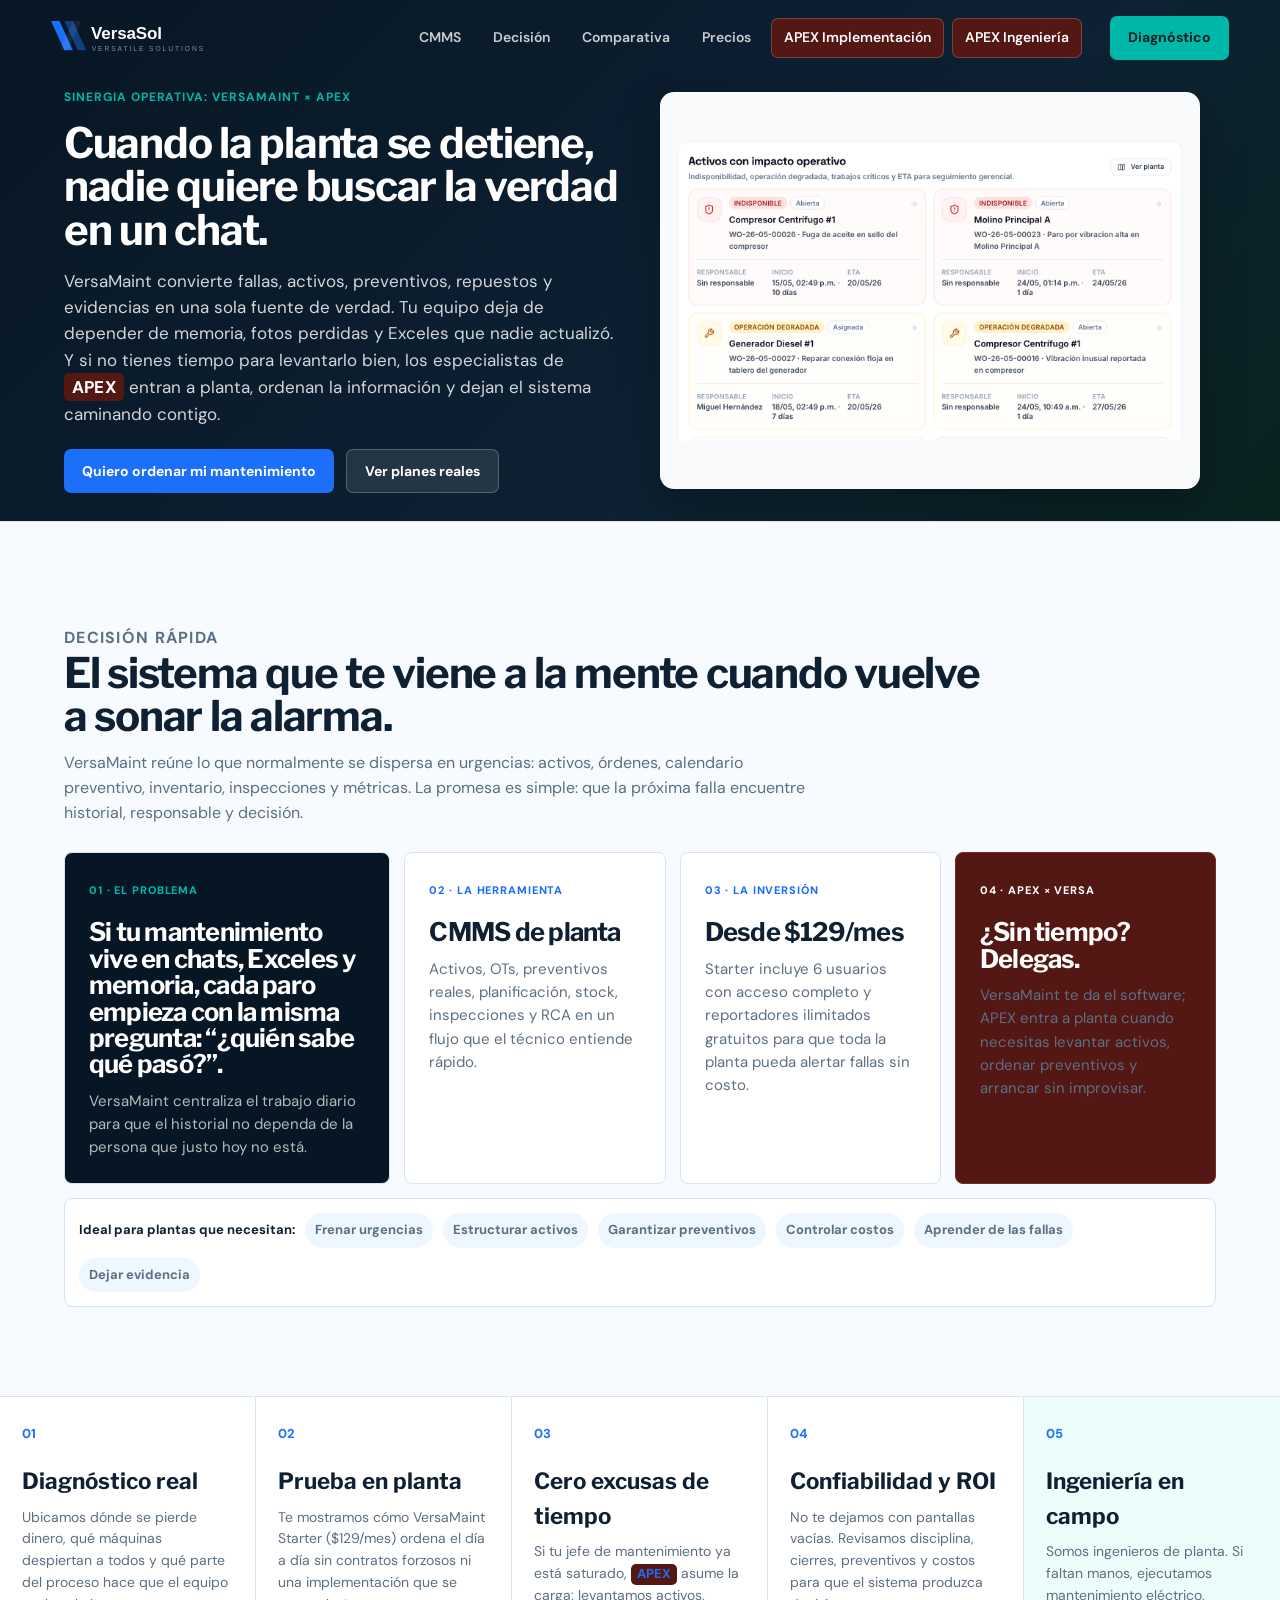
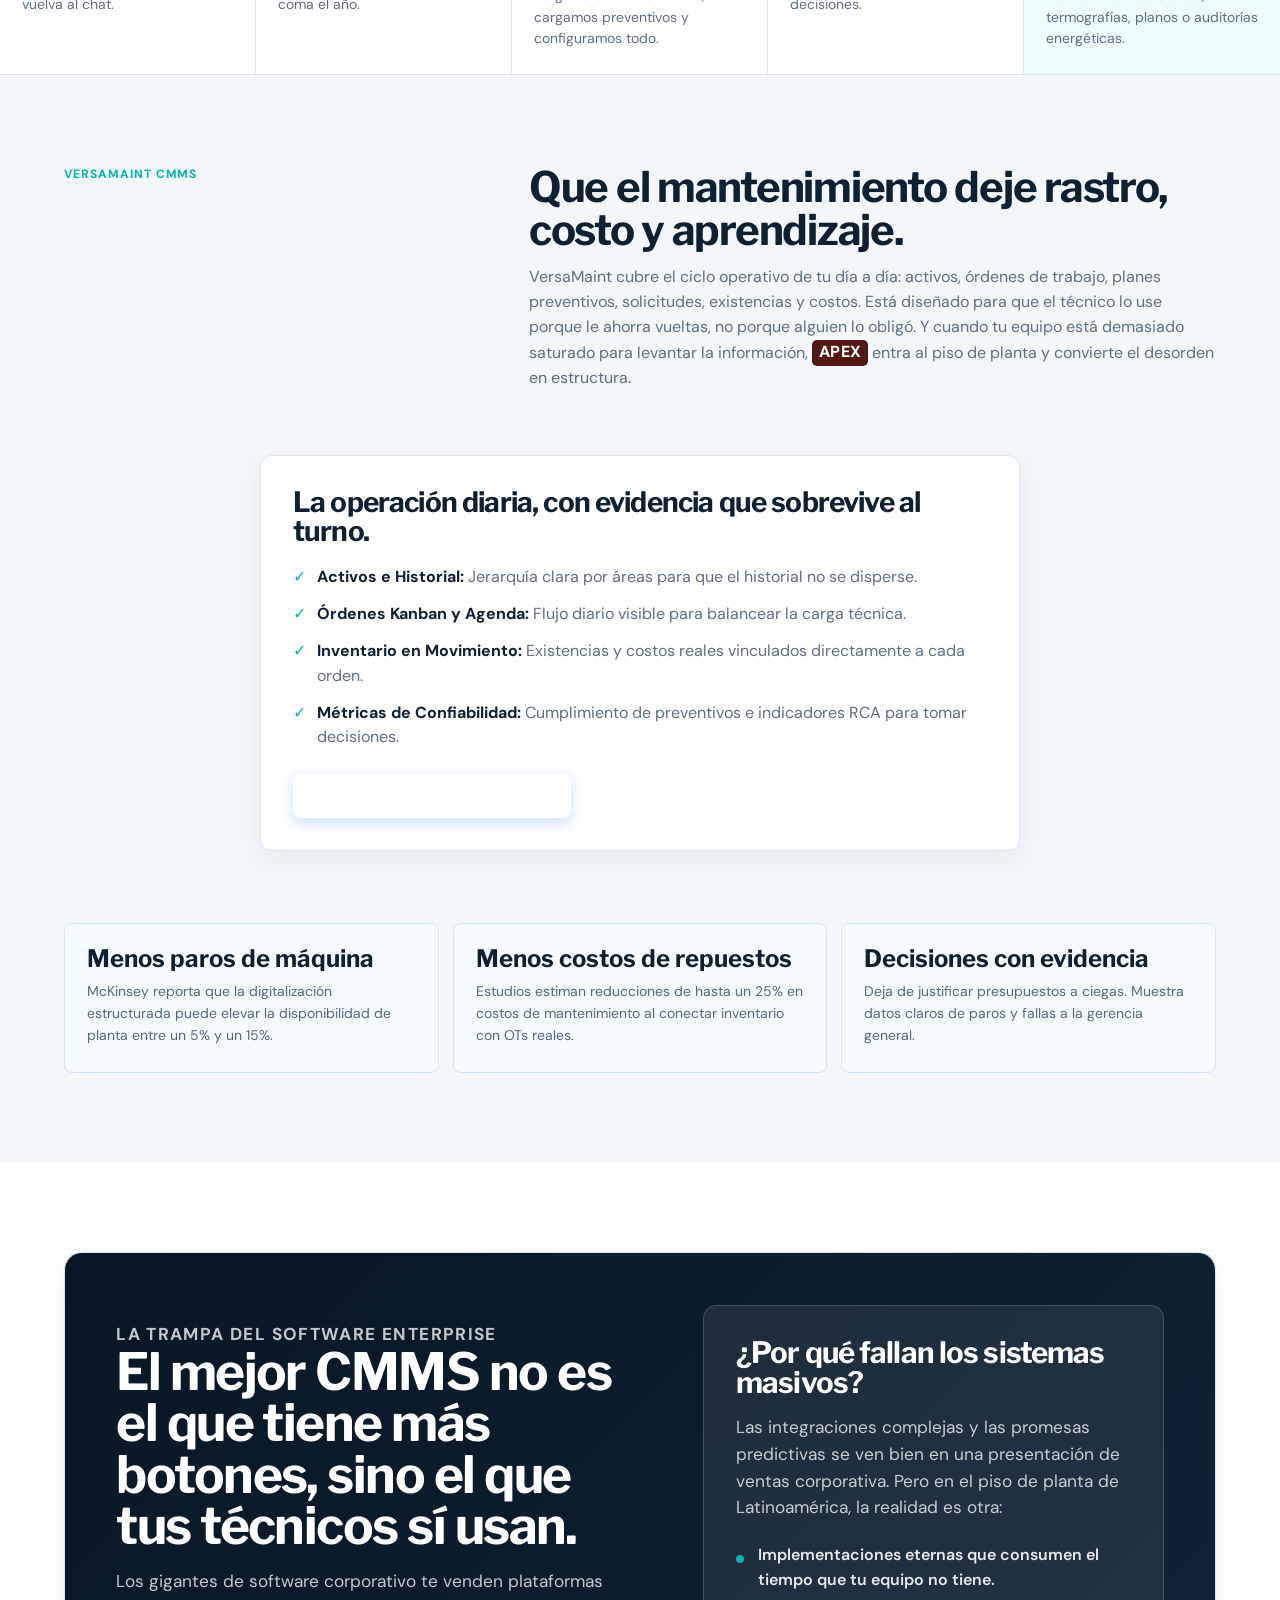
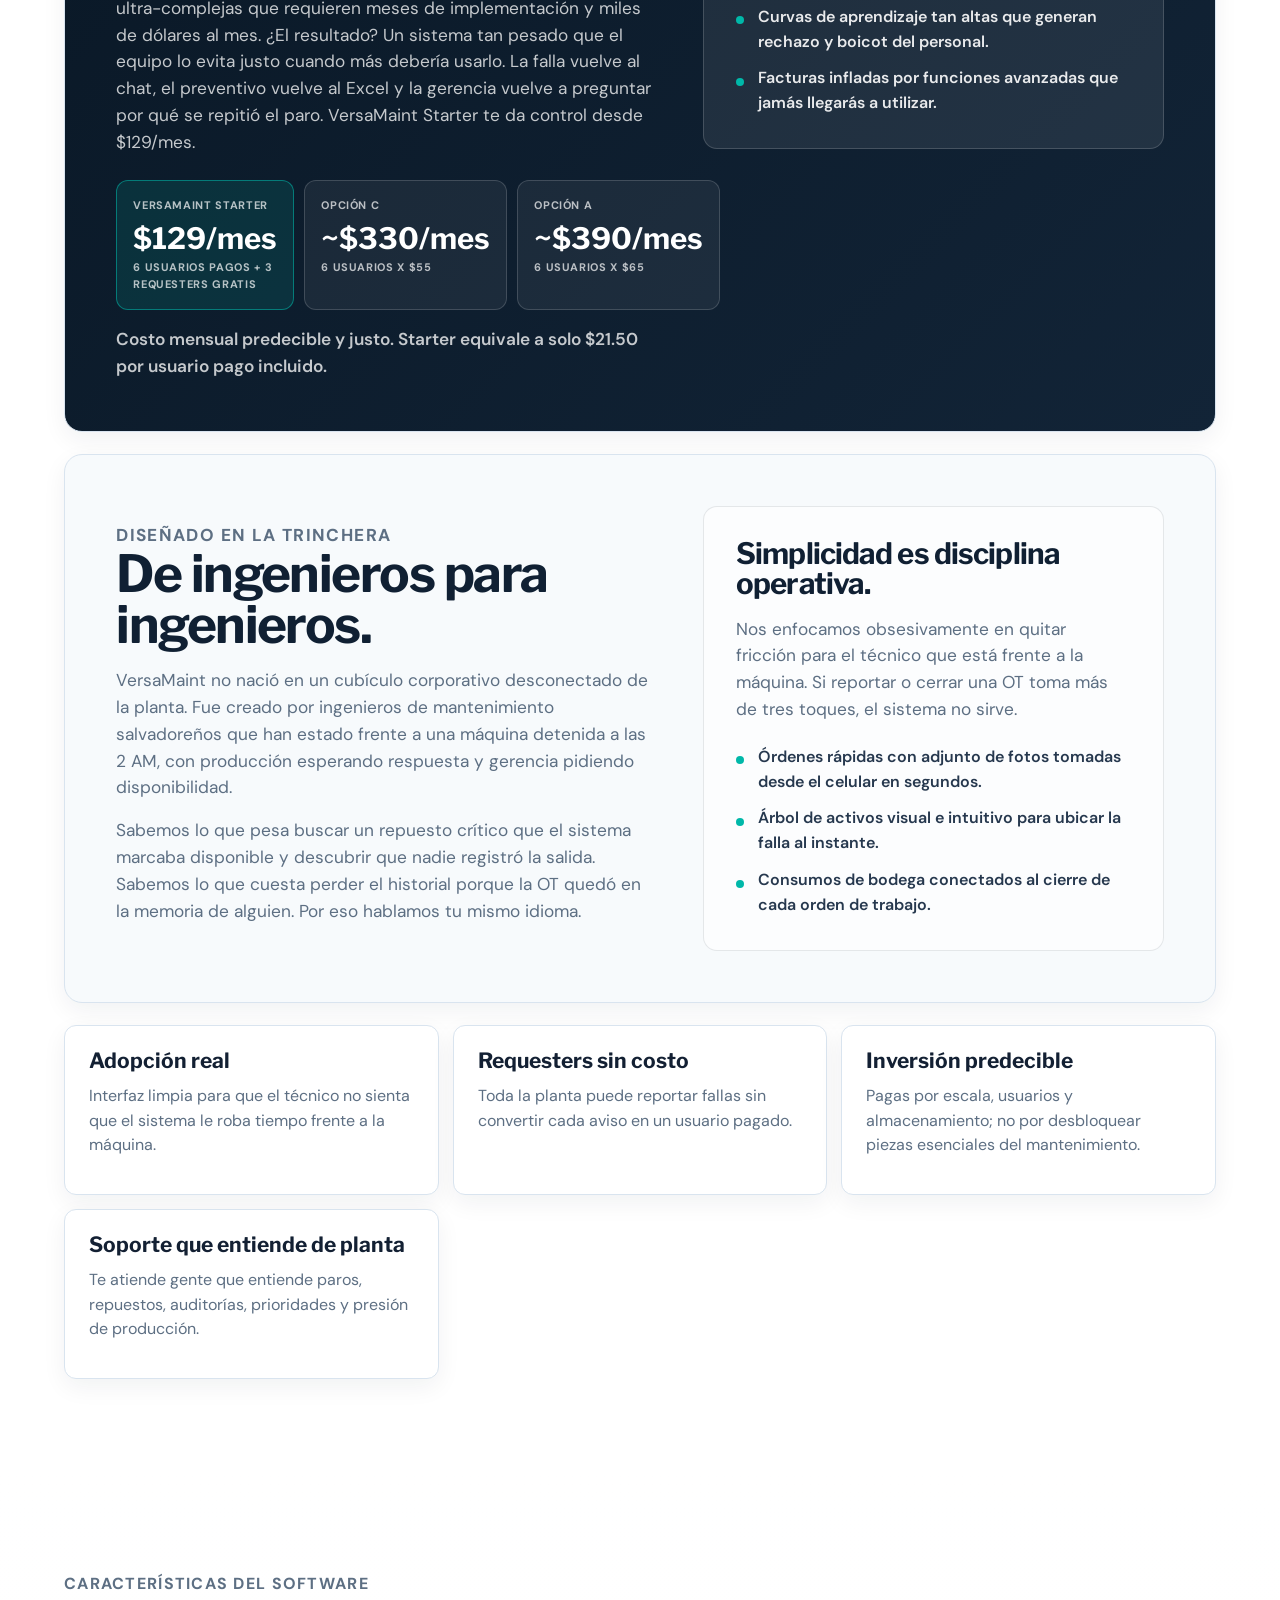
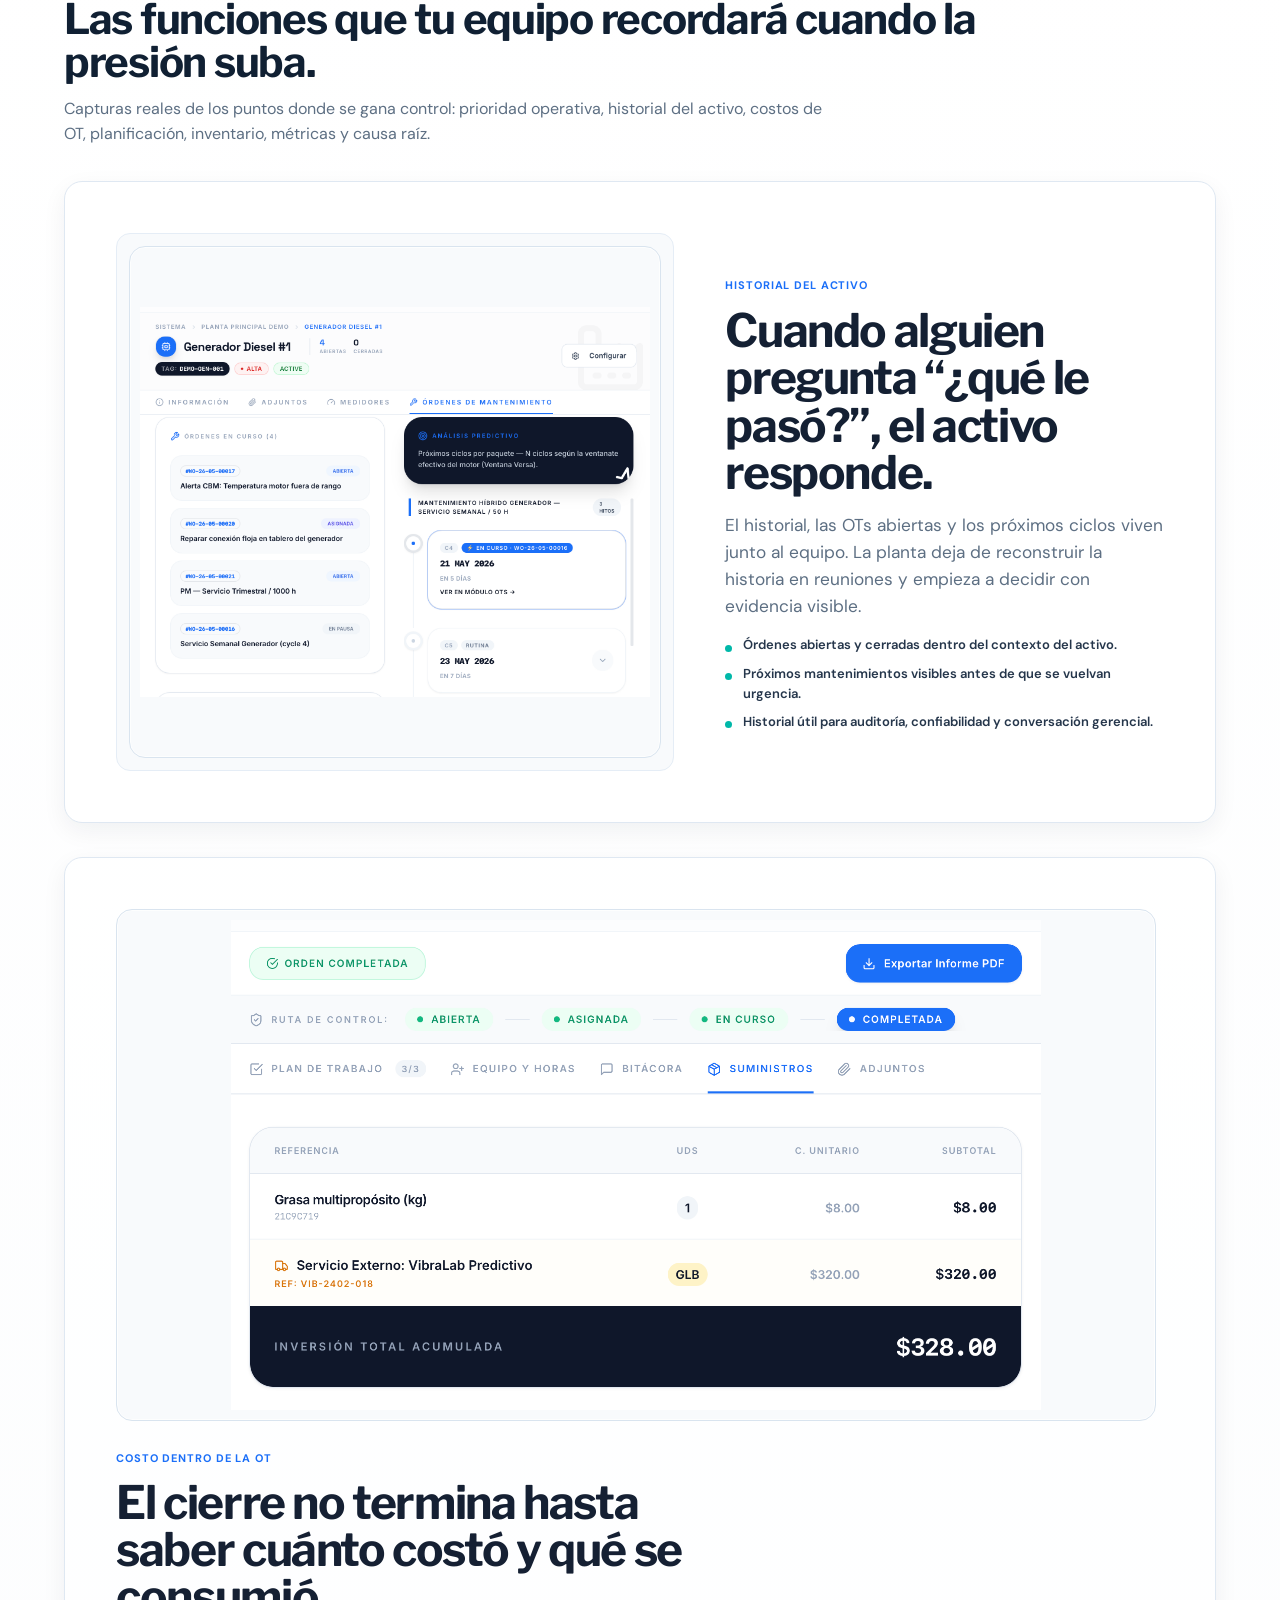
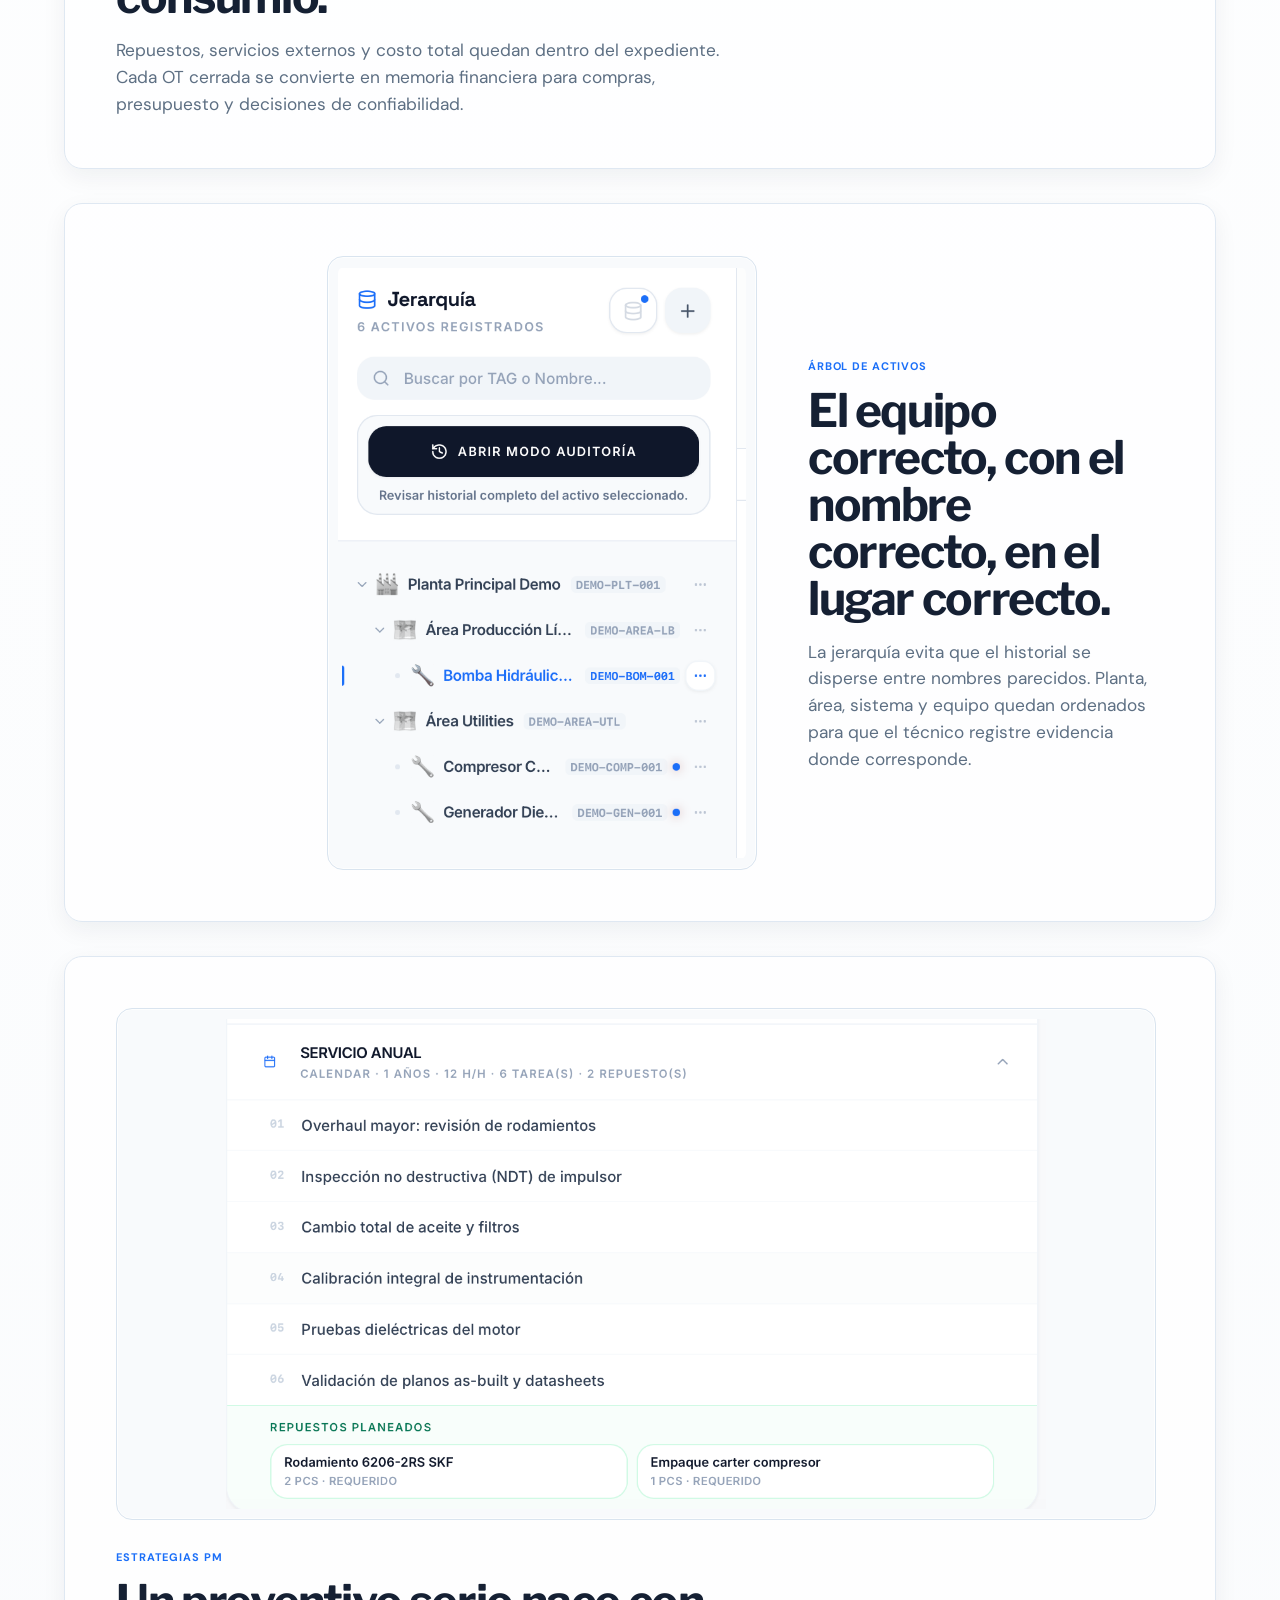
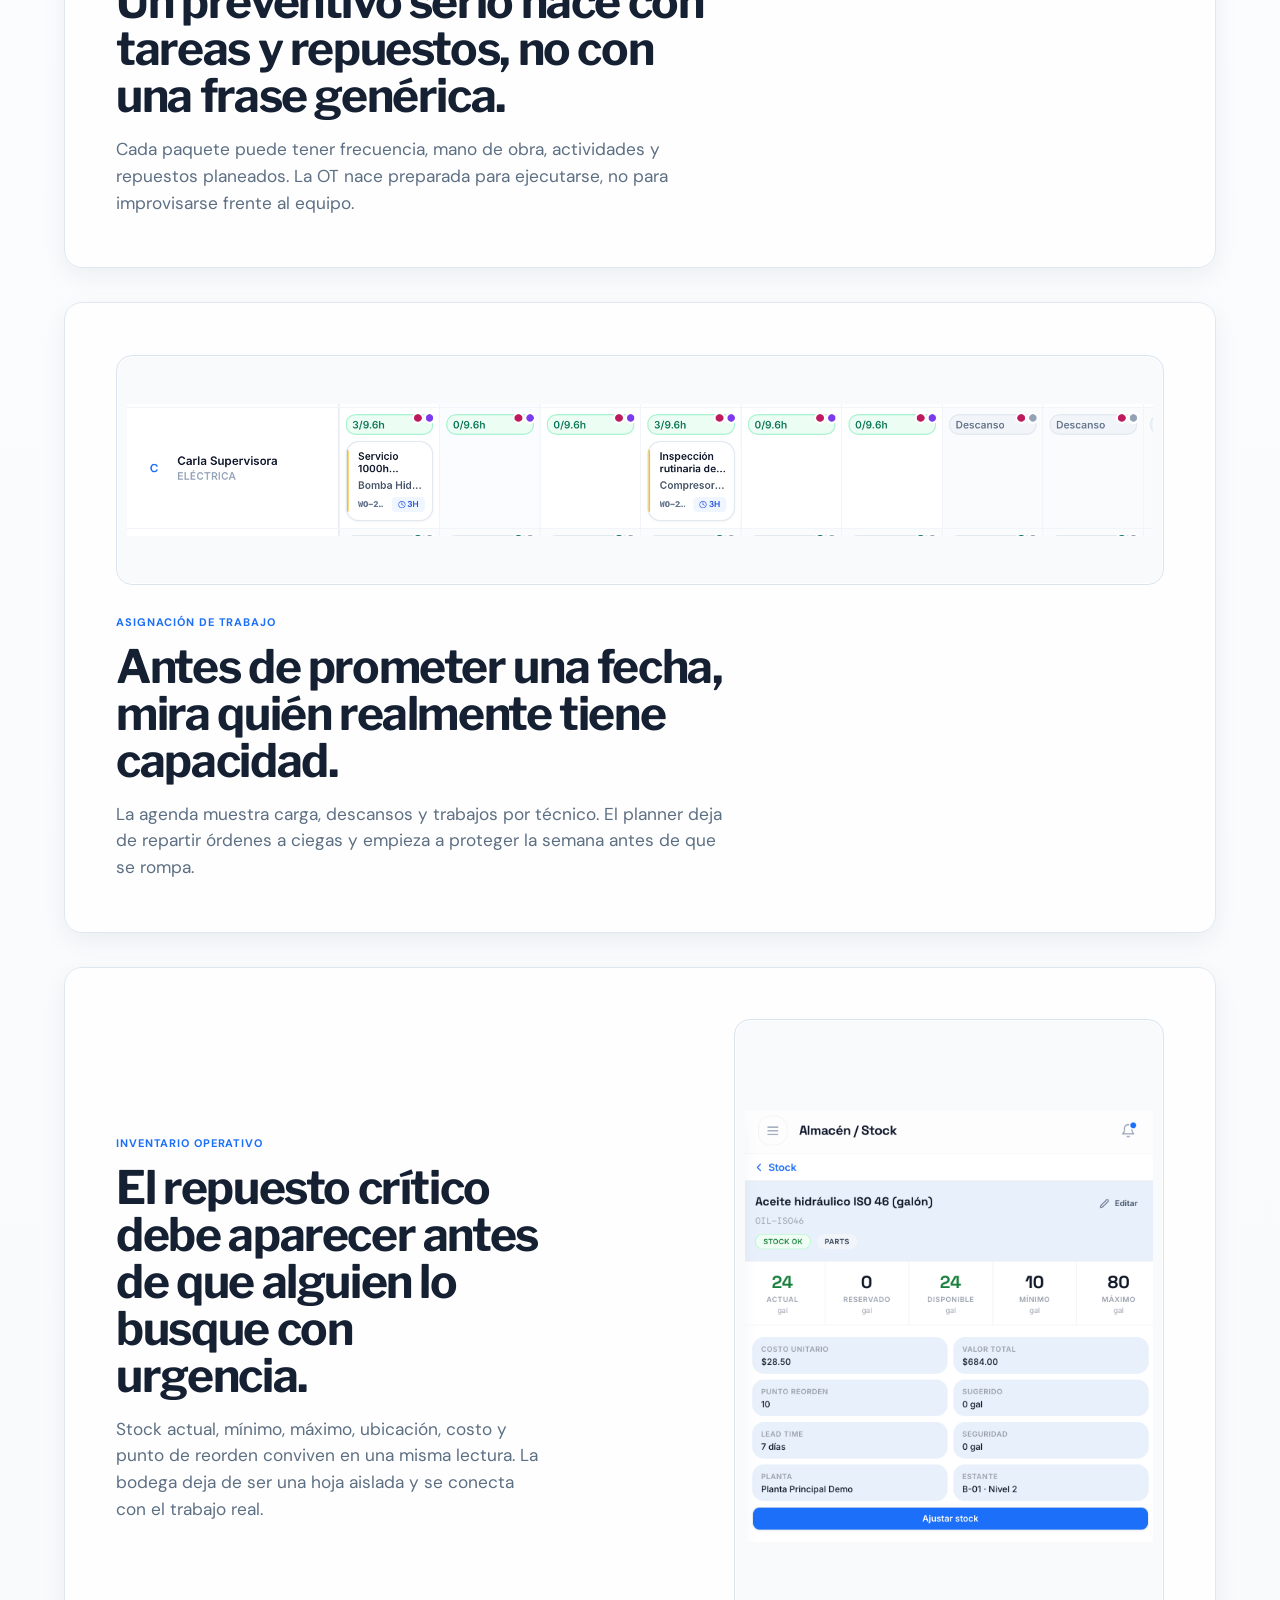
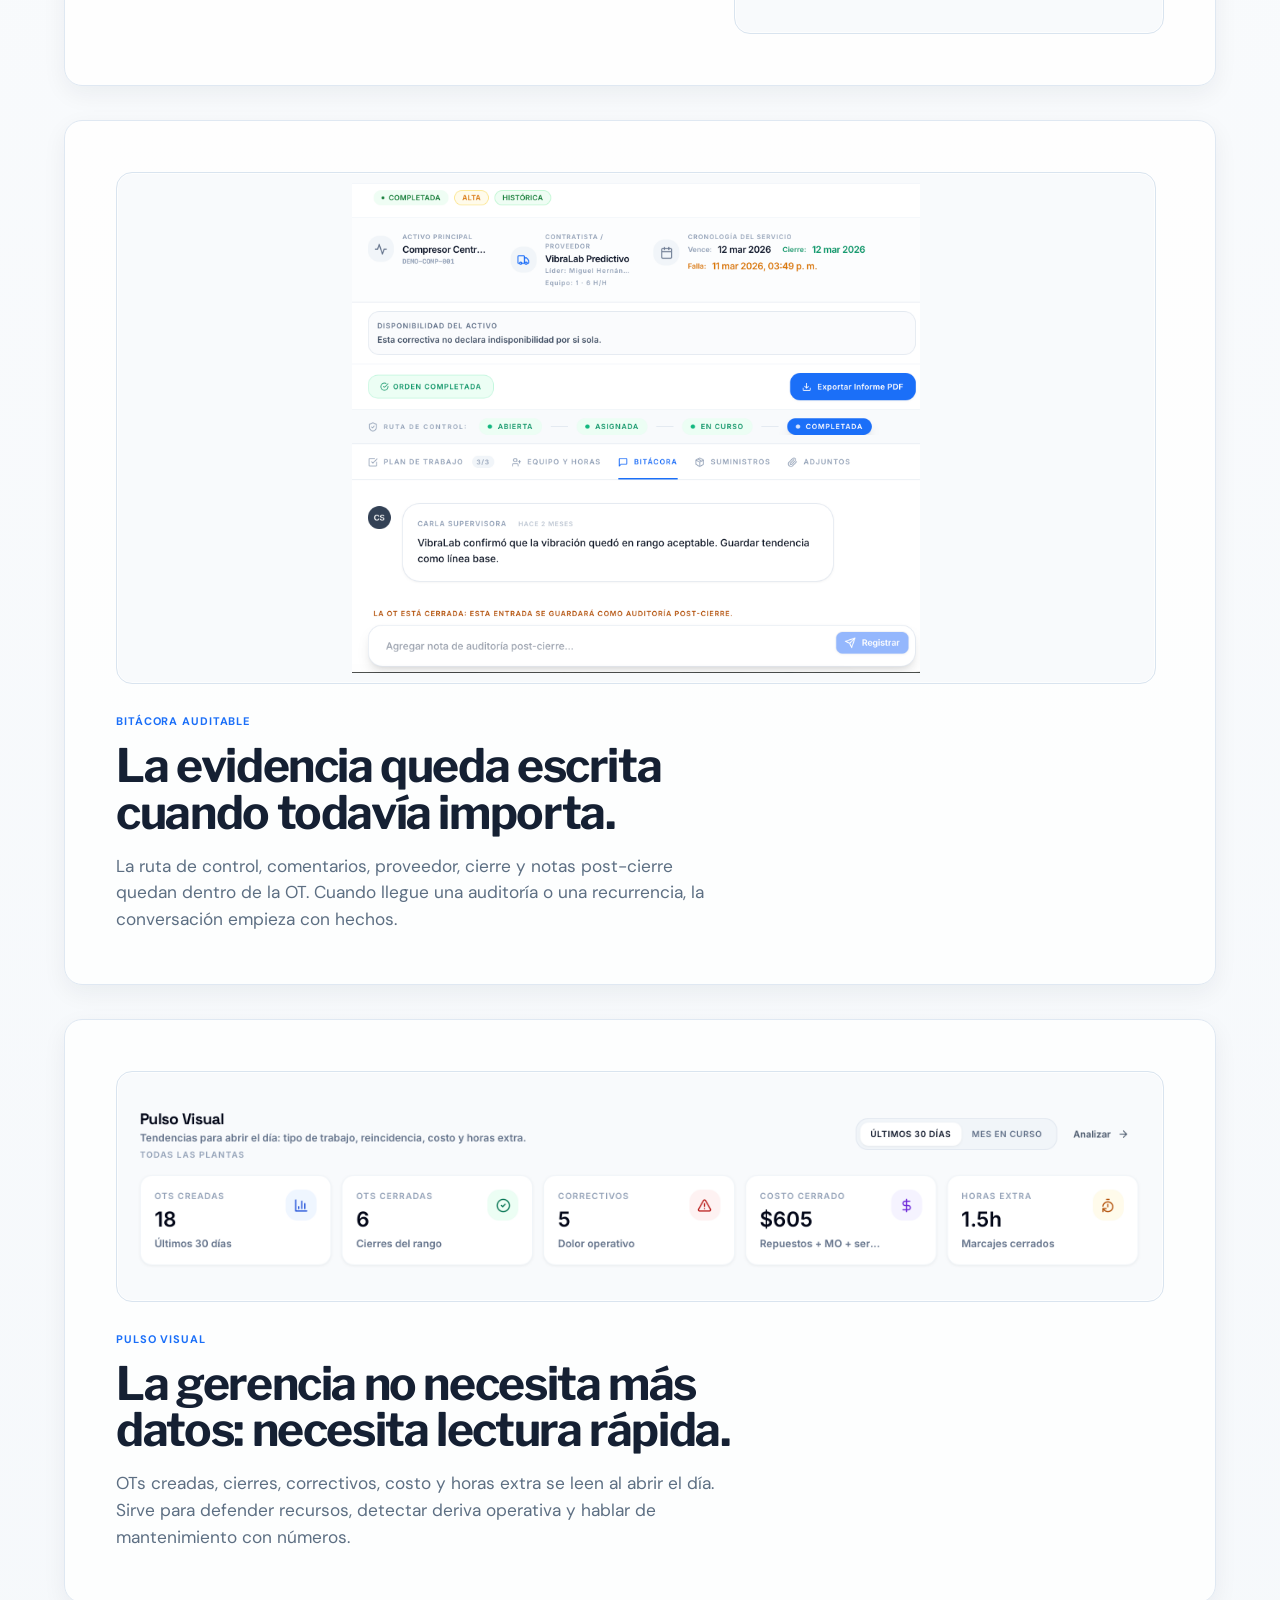
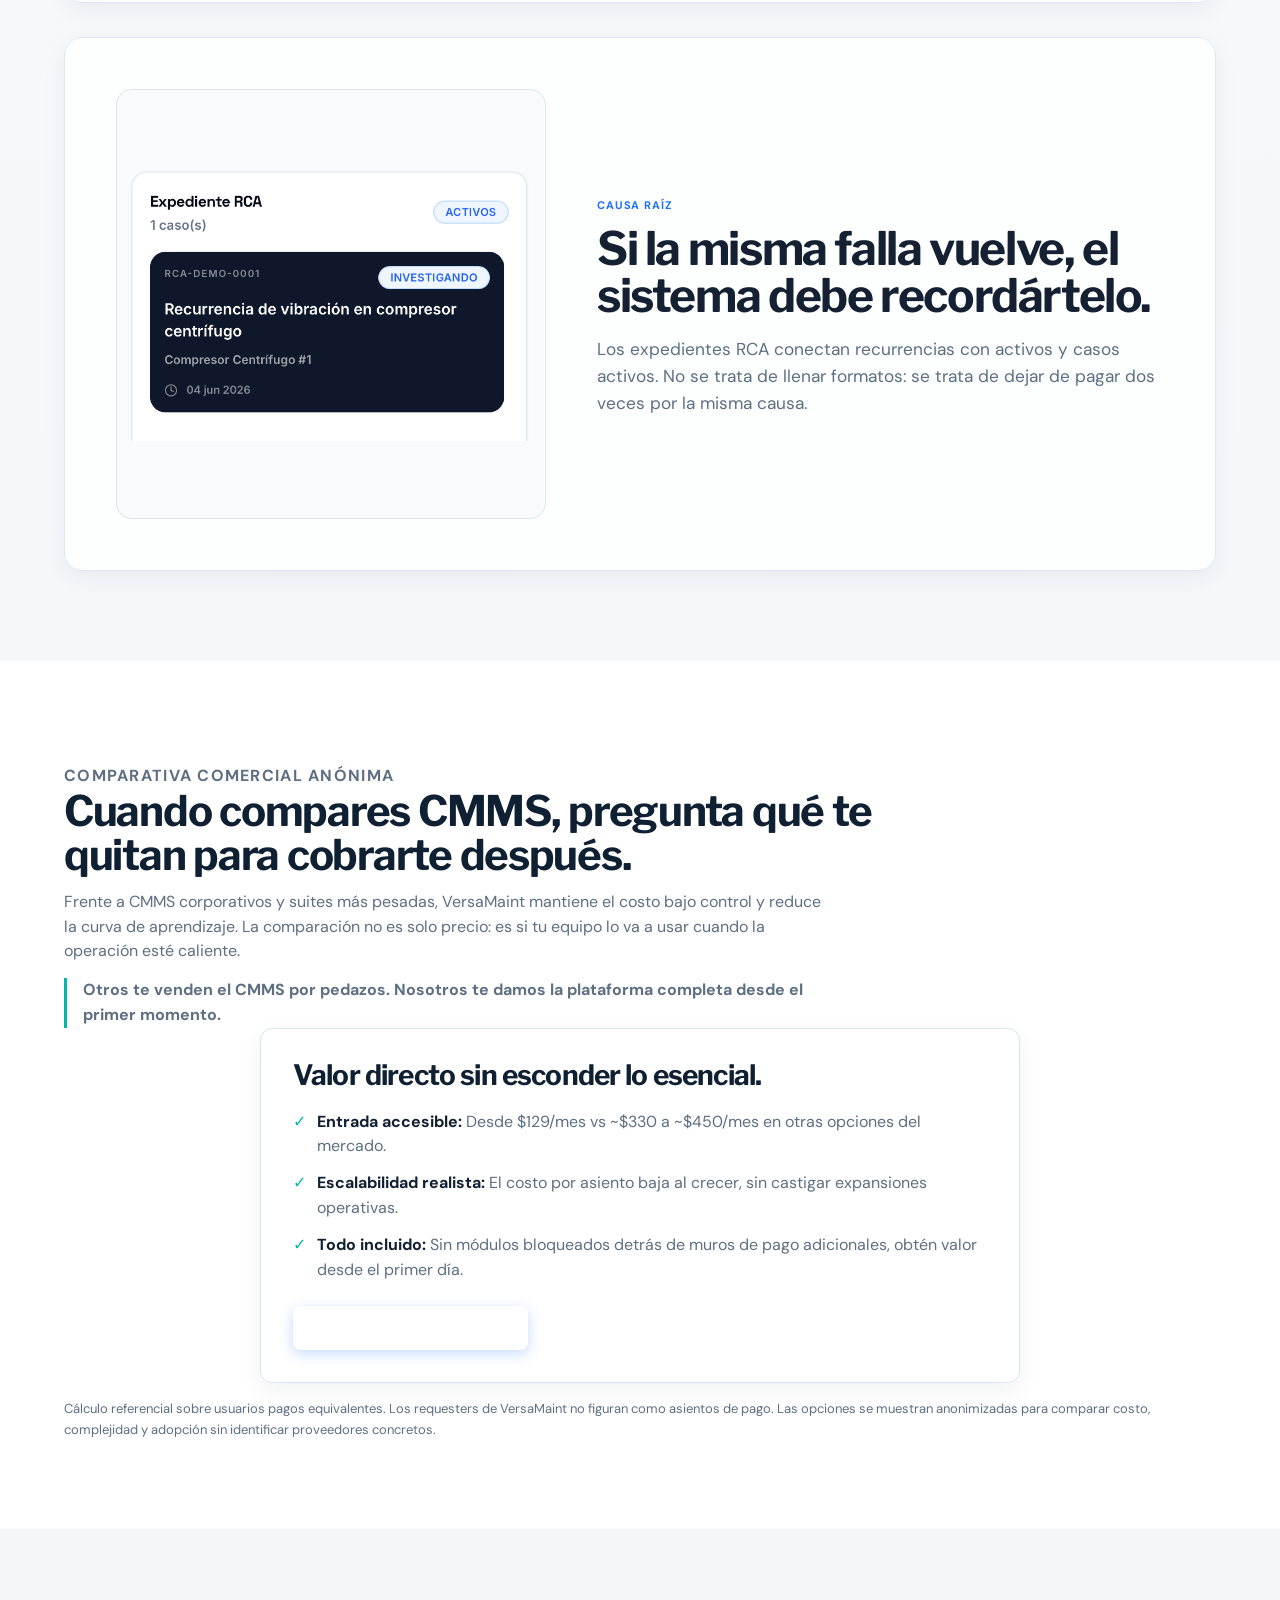
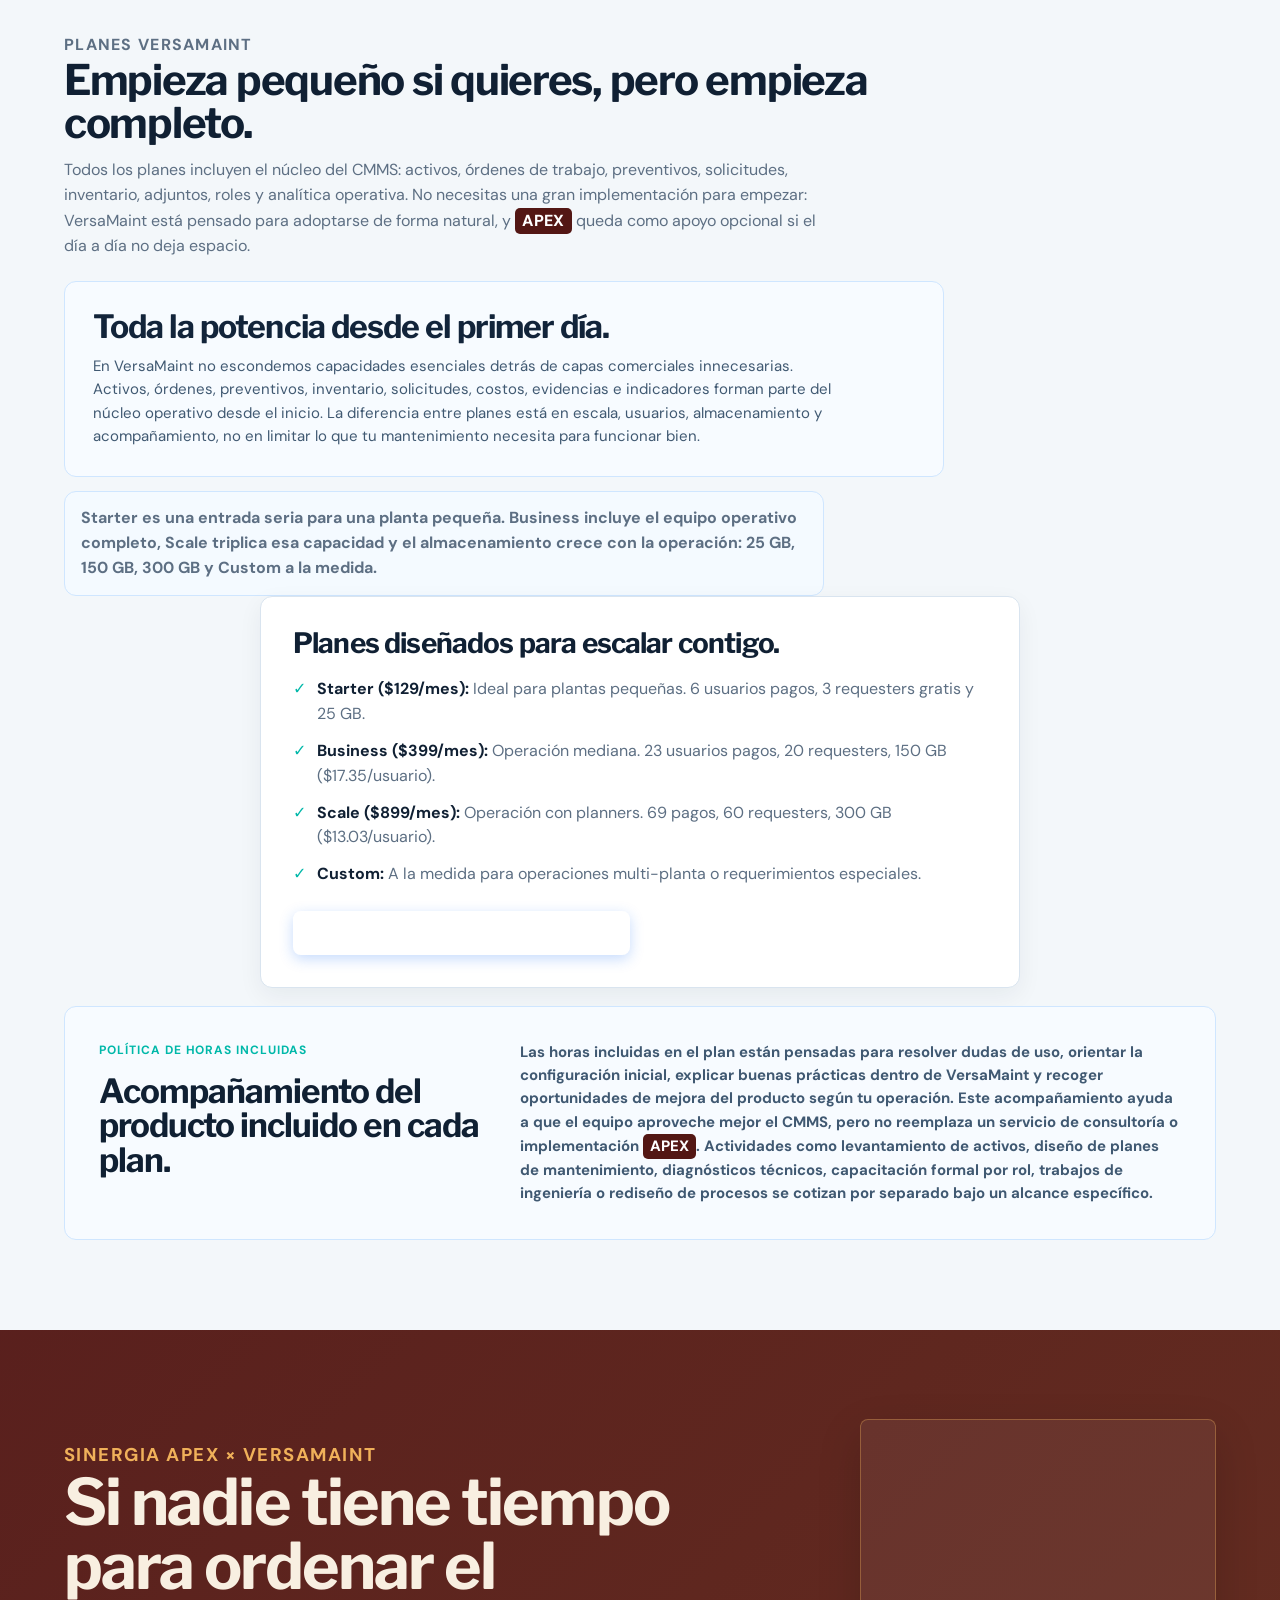
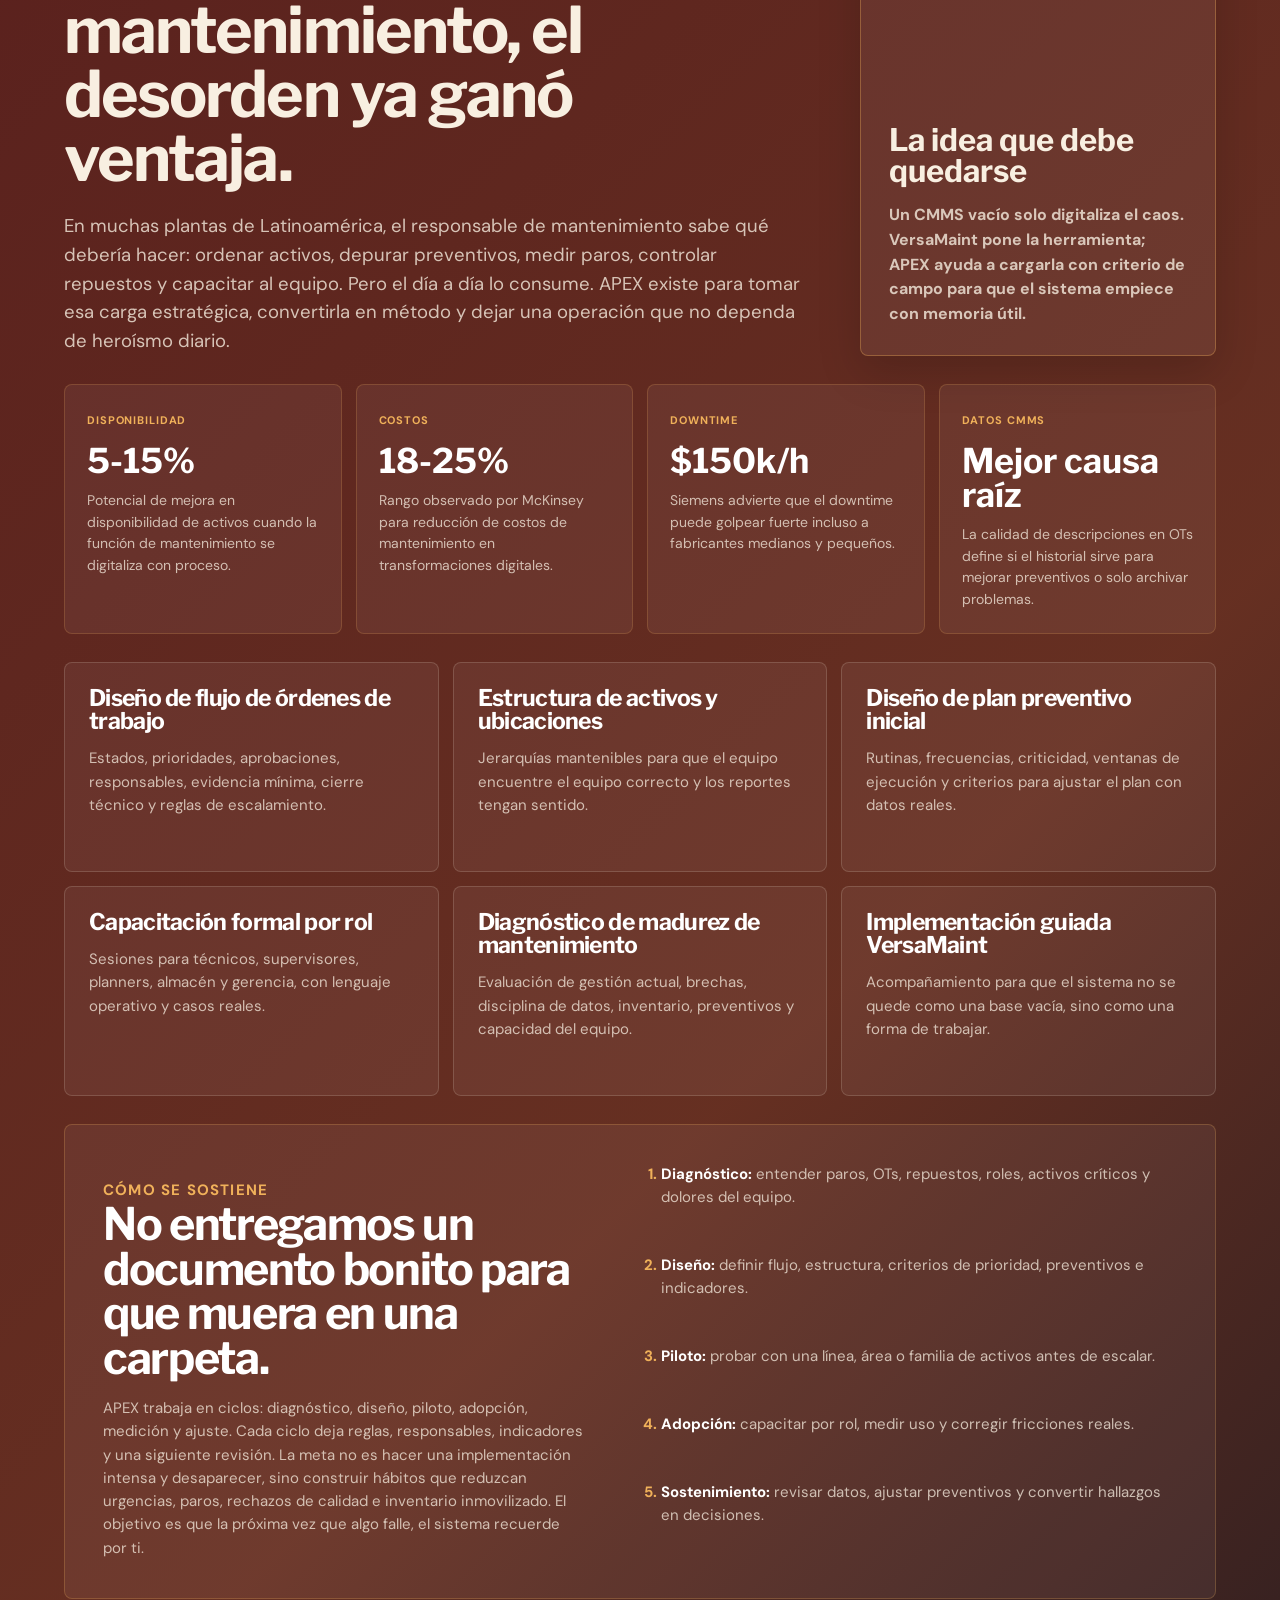
==== commit 8c54afdd: "Refine VersaSol visual storytelling" ====
--- a/index.html
+++ b/index.html
@@ -40,7 +40,7 @@
             <p class="eyebrow">Sinergia Operativa: VersaMaint &times; APEX</p>
             <h1>Cuando la planta se detiene, nadie quiere buscar la verdad en un chat.</h1>
             <p class="hero-copy">
-              VersaMaint convierte fallas, activos, preventivos, repuestos y evidencias en una sola fuente de verdad. Tu equipo deja de depender de memoria, fotos perdidas y Exceles que nadie actualizó. Y si no tienes tiempo para levantarlo bien, la empresa hermana de ingeniería de campo <span class="apex-tag">APEX</span> entra a planta, ordena la información y deja el sistema caminando contigo.
+              VersaMaint convierte fallas, activos, preventivos, repuestos y evidencias en una sola fuente de verdad. Tu equipo deja de depender de memoria, fotos perdidas y Exceles que nadie actualizó. Y si no tienes tiempo para levantarlo bien, los especialistas de <span class="apex-tag">APEX</span> entran a planta, ordenan la información y dejan el sistema caminando contigo.
             </p>
             <div class="hero-actions">
               <a class="button primary" href="#contacto">Quiero ordenar mi mantenimiento</a>
@@ -49,7 +49,7 @@
           </div>
           <div class="media-container hero-media-container hero-product" aria-label="Captura real de VersaMaint">
             <figure class="hero-capture hero-capture-component">
-              <img src="assets/capturas/componentes/dashboard-dolor-detalle.png" alt="Panel de atención operativa con activos críticos y órdenes urgentes en VersaMaint" />
+              <img src="assets/capturas/componentes/Priorizar.png" alt="Panel de activos con impacto operativo, indisponibilidad, responsables y fecha objetivo" />
             </figure>
           </div>
         </div>
@@ -251,138 +251,154 @@
         <div class="section-container product-container">
           <div class="text-container section-heading compact">
             <p class="eyebrow">Características del software</p>
-            <h2>Las funciones clave de VersaMaint, vistas en operación.</h2>
-            <p>Una mirada directa a los flujos que sostienen el mantenimiento diario: activos, OTs, agenda, recursos, inventario, métricas y análisis RCA.</p>
-          </div>
-          <article class="content-container process-feature capture-card-component capture-card-tall">
+            <h2>Las funciones que tu equipo recordará cuando la presión suba.</h2>
+            <p>Capturas reales de los puntos donde se gana control: prioridad operativa, historial del activo, costos de OT, planificación, inventario, métricas y causa raíz.</p>
+          </div>
+          <article class="content-container process-feature process-feature-wide capture-card-component capture-card-landscape">
             <div class="media-container kanban-container">
               <figure class="capture-frame kanban-process-shot">
-                <img src="assets/capturas/componentes/planificacion-capacidad-equipo.png" alt="Detalle de asignación de equipo con disponibilidad, horas y carga por persona" />
+                <img src="assets/capturas/componentes/principal.png" alt="Detalle de activo con órdenes abiertas, historial y próximos ciclos de mantenimiento" />
               </figure>
             </div>
             <div class="text-container process-copy">
-              <span>Capacidad técnica</span>
-              <h3>El planner promete fechas viendo la carga real del equipo.</h3>
+              <span>Historial del activo</span>
+              <h3>Cuando alguien pregunta “¿qué le pasó?”, el activo responde.</h3>
               <p>
-                Antes de asignar una OT, VersaMaint consulta disponibilidad, horas comprometidas y rol de cada persona. Así la
-                planificación deja de ser una apuesta visual y se convierte en una decisión operativa.
+                El historial, las OTs abiertas y los próximos ciclos viven junto al equipo. La planta deja de reconstruir
+                la historia en reuniones y empieza a decidir con evidencia visible.
               </p>
               <ul>
-                <li>Horas disponibles y sobrecarga visibles antes de guardar.</li>
-                <li>Asignación por técnico, supervisor o recurso disponible.</li>
-                <li>Menos promesas imposibles y más control del turno.</li>
+                <li>Órdenes abiertas y cerradas dentro del contexto del activo.</li>
+                <li>Próximos mantenimientos visibles antes de que se vuelvan urgencia.</li>
+                <li>Historial útil para auditoría, confiabilidad y conversación gerencial.</li>
               </ul>
             </div>
           </article>
           <div class="capture-gallery">
-            <article class="content-container capture-card capture-card-component capture-card-wide capture-card-stacked capture-card-landscape">
+            <article class="content-container capture-card capture-card-component capture-card-wide capture-card-stacked capture-card-landscape capture-card-image-first">
+              <div class="media-container capture-media-container capture-media-landscape">
+                <figure class="capture-frame">
+                  <img src="assets/capturas/componentes/Control suministros OT.png" alt="Detalle de suministros y costo total acumulado dentro de una orden de trabajo" />
+                </figure>
+              </div>
               <div class="text-container capture-copy">
                 <span>Costo dentro de la OT</span>
-                <h3>El cierre no termina hasta saber cuánto costó.</h3>
+                <h3>El cierre no termina hasta saber cuánto costó y qué se consumió.</h3>
                 <p>
-                  Repuestos, servicios externos y costo total quedan dentro del expediente. Esto convierte cada orden cerrada
+                  Repuestos, servicios externos y costo total quedan dentro del expediente. Cada OT cerrada se convierte
                   en memoria financiera para compras, presupuesto y decisiones de confiabilidad.
                 </p>
-              </div>
-              <div class="media-container capture-media-container capture-media-landscape">
-                <figure class="capture-frame">
-                  <img src="assets/capturas/componentes/ot-presupuesto-suministros.png" alt="Detalle de suministros y costo total acumulado dentro de una orden de trabajo" />
-                </figure>
               </div>
             </article>
 
             <article class="content-container capture-card capture-card-component capture-card-side capture-card-tall capture-card-assets">
               <div class="text-container capture-copy">
                 <span>Árbol de activos</span>
-                <h3>La trazabilidad empieza cuando todos llaman igual al equipo.</h3>
+                <h3>El equipo correcto, con el nombre correcto, en el lugar correcto.</h3>
                 <p>
-                  La jerarquía evita que el historial se disperse entre nombres parecidos. Planta, área, sistema y equipo quedan
-                  ordenados para que el técnico encuentre rápido dónde registrar la evidencia.
+                  La jerarquía evita que el historial se disperse entre nombres parecidos. Planta, área, sistema y equipo
+                  quedan ordenados para que el técnico registre evidencia donde corresponde.
                 </p>
               </div>
               <div class="media-container capture-media-container capture-media-tall">
                 <figure class="capture-frame capture-frame-narrow">
-                  <img src="assets/capturas/componentes/arbol-activos-detalle.png" alt="Recorte del árbol de activos con planta, áreas y sistemas técnicos" />
+                  <img src="assets/capturas/componentes/Arbol de activos.png" alt="Recorte del árbol de activos con jerarquía, búsqueda y modo auditoría" />
                 </figure>
+              </div>
+            </article>
+
+            <article class="content-container capture-card capture-card-component capture-card-wide capture-card-stacked capture-card-landscape capture-card-image-first">
+              <div class="media-container capture-media-container capture-media-landscape">
+                <figure class="capture-frame">
+                  <img src="assets/capturas/componentes/PlanPM.png" alt="Detalle de plan preventivo con tareas y repuestos planeados" />
+                </figure>
+              </div>
+              <div class="text-container capture-copy">
+                <span>Estrategias PM</span>
+                <h3>Un preventivo serio nace con tareas y repuestos, no con una frase genérica.</h3>
+                <p>
+                  Cada paquete puede tener frecuencia, mano de obra, actividades y repuestos planeados. La OT nace
+                  preparada para ejecutarse, no para improvisarse frente al equipo.
+                </p>
+              </div>
+            </article>
+
+            <article class="content-container capture-card capture-card-component capture-card-wide capture-card-stacked capture-card-panorama capture-card-image-first">
+              <div class="media-container capture-media-container capture-media-panorama">
+                <figure class="capture-frame">
+                  <img src="assets/capturas/componentes/asignacionTrabajo.png" alt="Detalle de agenda con carga por técnico, horas disponibles y trabajos asignados" />
+                </figure>
+              </div>
+              <div class="text-container capture-copy">
+                <span>Asignación de trabajo</span>
+                <h3>Antes de prometer una fecha, mira quién realmente tiene capacidad.</h3>
+                <p>
+                  La agenda muestra carga, descansos y trabajos por técnico. El planner deja de repartir órdenes a ciegas
+                  y empieza a proteger la semana antes de que se rompa.
+                </p>
               </div>
             </article>
 
             <article class="content-container capture-card capture-card-component capture-card-side capture-card-tall">
               <div class="text-container capture-copy">
-                <span>Estrategias PM</span>
-                <h3>Un plan serio separa paquetes, horas, tareas y repuestos.</h3>
+                <span>Inventario operativo</span>
+                <h3>El repuesto crítico debe aparecer antes de que alguien lo busque con urgencia.</h3>
                 <p>
-                  El mantenimiento preventivo deja de ser una lista genérica. Cada paquete puede tener su frecuencia, mano de obra,
-                  actividades y repuestos planeados para que la OT nazca con intención.
+                  Stock actual, mínimo, máximo, ubicación, costo y punto de reorden conviven en una misma lectura.
+                  La bodega deja de ser una hoja aislada y se conecta con el trabajo real.
                 </p>
               </div>
               <div class="media-container capture-media-container capture-media-tall">
-                <figure class="capture-frame capture-frame-narrow">
-                  <img src="assets/capturas/componentes/pm-paquetes-detalle.png" alt="Detalle de una estrategia PM con paquetes de mantenimiento, horas y activos vinculados" />
+                <figure class="capture-frame">
+                  <img src="assets/capturas/componentes/Inventario.png" alt="Detalle de inventario con stock actual, disponible, mínimo, máximo, costo y ubicación" />
                 </figure>
               </div>
             </article>
 
-            <article class="content-container capture-card capture-card-component capture-card-wide capture-card-stacked capture-card-landscape">
-              <div class="text-container capture-copy">
-                <span>Rutas de inspección</span>
-                <h3>La rutina se ejecuta como ronda, no como ruido de OTs.</h3>
-                <p>
-                  El recorrido, el checklist, el responsable y los activos quedan amarrados en una sola ruta. Solo una anomalía
-                  o una lectura fuera de tolerancia dispara acción correctiva.
-                </p>
-              </div>
+            <article class="content-container capture-card capture-card-component capture-card-wide capture-card-stacked capture-card-landscape capture-card-image-first">
               <div class="media-container capture-media-container capture-media-landscape">
                 <figure class="capture-frame">
-                  <img src="assets/capturas/componentes/inspecciones-rutas-constructor.png" alt="Detalle del constructor de rutas de inspección con checklist, calendario, responsable y recorrido" />
+                  <img src="assets/capturas/componentes/BitacoraOT.png" alt="Detalle de una orden completada con ruta de control, bitácora y registro post-cierre" />
                 </figure>
               </div>
-            </article>
-
-            <article class="content-container capture-card capture-card-component capture-card-wide capture-card-stacked capture-card-landscape">
               <div class="text-container capture-copy">
-                <span>Inventario operativo</span>
-                <h3>El repuesto crítico debe aparecer antes de que detenga la línea.</h3>
+                <span>Bitácora auditable</span>
+                <h3>La evidencia queda escrita cuando todavía importa.</h3>
                 <p>
-                  Stock actual, mínimo, ubicación y costo conviven en la misma lectura. La bodega deja de ser una hoja aislada y
-                  empieza a conectarse con el trabajo real de mantenimiento.
+                  La ruta de control, comentarios, proveedor, cierre y notas post-cierre quedan dentro de la OT.
+                  Cuando llegue una auditoría o una recurrencia, la conversación empieza con hechos.
                 </p>
               </div>
-              <div class="media-container capture-media-container capture-media-landscape">
+            </article>
+
+            <article class="content-container capture-card capture-card-component capture-card-wide capture-card-stacked capture-card-panorama capture-card-image-first">
+              <div class="media-container capture-media-container capture-media-panorama metrics-media-container">
                 <figure class="capture-frame">
-                  <img src="assets/capturas/componentes/inventario-stock-detalle.png" alt="Detalle de inventario con stock, mínimos, estantes, planta y costo unitario" />
+                  <img src="assets/capturas/componentes/Metricas.png" alt="Pulso visual con OTs creadas, OTs cerradas, correctivos, costo cerrado y horas extra" />
                 </figure>
               </div>
-            </article>
-
-            <article class="content-container capture-card capture-card-component capture-card-wide capture-card-stacked capture-card-landscape">
               <div class="text-container capture-copy">
-                <span>KPIs auditables</span>
-                <h3>La gerencia no necesita más datos: necesita lectura.</h3>
+                <span>Pulso visual</span>
+                <h3>La gerencia no necesita más datos: necesita lectura rápida.</h3>
                 <p>
-                  Tendencias, mix de mantenimiento, costo total y cumplimiento PM se leen juntos. Sirve para defender recursos,
-                  detectar deriva operativa y mostrar avance sin maquillar el problema.
+                  OTs creadas, cierres, correctivos, costo y horas extra se leen al abrir el día. Sirve para defender
+                  recursos, detectar deriva operativa y hablar de mantenimiento con números.
                 </p>
-              </div>
-              <div class="media-container capture-media-container capture-media-landscape metrics-media-container">
-                <figure class="capture-frame">
-                  <img src="assets/capturas/componentes/kpis-graficos-detalle.png" alt="Detalle de KPIs con tendencia de OTs, mix de mantenimiento y tarjetas de cumplimiento" />
-                </figure>
               </div>
             </article>
 
             <article class="content-container capture-card capture-card-component capture-card-side capture-card-compact">
               <div class="text-container capture-copy">
-                <span>Atención operativa</span>
-                <h3>Primero lo que duele, después lo que espera.</h3>
+                <span>Causa raíz</span>
+                <h3>Si la misma falla vuelve, el sistema debe recordártelo.</h3>
                 <p>
-                  Un supervisor necesita saber dónde intervenir hoy. El tablero separa urgencia, criticidad y fecha objetivo
-                  para que el equipo no pierda la mañana buscando prioridades.
+                  Los expedientes RCA conectan recurrencias con activos y casos activos. No se trata de llenar formatos:
+                  se trata de dejar de pagar dos veces por la misma causa.
                 </p>
               </div>
               <div class="media-container capture-media-container capture-media-compact">
                 <figure class="capture-frame">
-                  <img src="assets/capturas/componentes/dashboard-dolor-detalle.png" alt="Detalle de máquinas con dolor operativo y órdenes urgentes" />
+                  <img src="assets/capturas/componentes/RCA.png" alt="Expediente RCA activo por recurrencia de vibración en compresor centrífugo" />
                 </figure>
               </div>
             </article>
@@ -554,10 +570,10 @@
         </div>
 
         <div class="apex-director">
-          <div class="director-photo" aria-label="Ing. Daniel Jiménez, Director de Ingeniería de APEX">
+          <div class="director-photo" aria-label="Ing. Iván, Director de Ingeniería de APEX">
             <div class="placeholder-overlay">
               <svg xmlns="http://www.w3.org/2000/svg" viewBox="0 0 24 24" fill="none" stroke="currentColor" stroke-width="1.5" stroke-linecap="round" stroke-linejoin="round" class="director-icon"><path d="M18 21a6 6 0 0 0-12 0"/><circle cx="12" cy="10" r="4"/><path d="M12 2v2"/><path d="m4.93 4.93 1.41 1.41"/><path d="M2 12h2"/><path d="m19.07 4.93-1.41 1.41"/><path d="M20 12h2"/><path d="m17.66 17.66 1.41 1.41"/><path d="m6.34 17.66-1.41 1.41"/></svg>
-              <span>Ing. Daniel Jiménez</span>
+              <span>Ing. Iván</span>
               <small>Director de Ingeniería APEX</small>
             </div>
           </div>
@@ -565,7 +581,7 @@
             <p class="eyebrow">Liderazgo técnico en campo</p>
             <h3>Experiencia real en planta, criterio de ingeniería y enfoque en confiabilidad.</h3>
             <p>
-              Daniel Jiménez lidera APEX bajo una convicción absoluta: la confiabilidad operativa de una planta no se logra con discursos corporativos ni software vacío. Se construye en el piso de planta con datos limpios, preventivos bien diseñados y hábitos rigurosos en el equipo técnico.
+              Iván lidera APEX bajo una convicción absoluta: la confiabilidad operativa de una planta no se logra con discursos corporativos ni software vacío. Se construye en el piso de planta con datos limpios, preventivos bien diseñados y hábitos rigurosos en el equipo técnico.
             </p>
             <div class="director-cv">
               <article>
--- a/styles.css
+++ b/styles.css
@@ -1243,6 +1243,56 @@
   object-position: center top;
 }
 
+.process-feature-wide {
+  --shot-width: min(100%, 660px);
+  --shot-height: clamp(360px, 40vw, 520px);
+  grid-template-columns: minmax(0, 1.12fr) minmax(330px, 0.88fr);
+}
+
+.process-feature-wide .kanban-container {
+  padding: 12px;
+}
+
+.process-feature-wide .kanban-process-shot {
+  width: var(--shot-width);
+  height: var(--shot-height);
+  aspect-ratio: auto;
+}
+
+.capture-card-image-first .capture-media-container {
+  order: 1;
+}
+
+.capture-card-image-first .capture-copy {
+  order: 2;
+}
+
+.capture-card-image-first.capture-card-stacked {
+  gap: 24px;
+  align-items: start;
+}
+
+.capture-card-image-first .capture-copy {
+  max-width: 860px;
+}
+
+.capture-card-panorama {
+  min-height: auto;
+}
+
+.capture-card-panorama .capture-media-container {
+  height: var(--shot-height);
+  min-height: 0;
+}
+
+.capture-card-panorama .capture-frame img {
+  object-position: center center;
+}
+
+.capture-card-side .capture-media-tall .capture-frame img {
+  object-position: center center;
+}
+
 .teaser-note {
   max-width: 760px;
   margin: 18px 0 0;
@@ -2626,3 +2676,66 @@
     font-size: 32px;
   }
 }
+
+@media (max-width: 860px) {
+  .process-feature-wide {
+    grid-template-columns: minmax(0, 1fr);
+  }
+
+  .process-feature-wide .kanban-process-shot {
+    width: 100%;
+  }
+}
+
+@media (max-width: 640px) {
+  .process-feature-wide {
+    padding: 14px;
+  }
+
+  .process-feature-wide .kanban-container {
+    height: 330px;
+    min-height: 330px;
+  }
+
+  .process-feature-wide .kanban-process-shot {
+    height: 300px;
+  }
+
+  .capture-card-image-first .capture-media-container,
+  .capture-card-side .capture-media-container,
+  .capture-card-stacked .capture-media-container {
+    order: 1 !important;
+  }
+
+  .capture-card-image-first .capture-copy,
+  .capture-card-side .capture-copy,
+  .capture-card-stacked .capture-copy {
+    order: 2 !important;
+  }
+
+  .capture-card-landscape .capture-media-container {
+    height: 255px;
+  }
+
+  .capture-card-panorama .capture-media-container {
+    height: 155px;
+  }
+
+  .capture-card-side .capture-media-tall {
+    height: 360px;
+  }
+
+  .capture-card-compact .capture-media-container {
+    height: 235px;
+  }
+
+  .capture-card-component .capture-frame {
+    height: 100% !important;
+  }
+
+  .capture-card-component .capture-frame img {
+    width: 100% !important;
+    height: 100% !important;
+    object-fit: contain !important;
+  }
+}
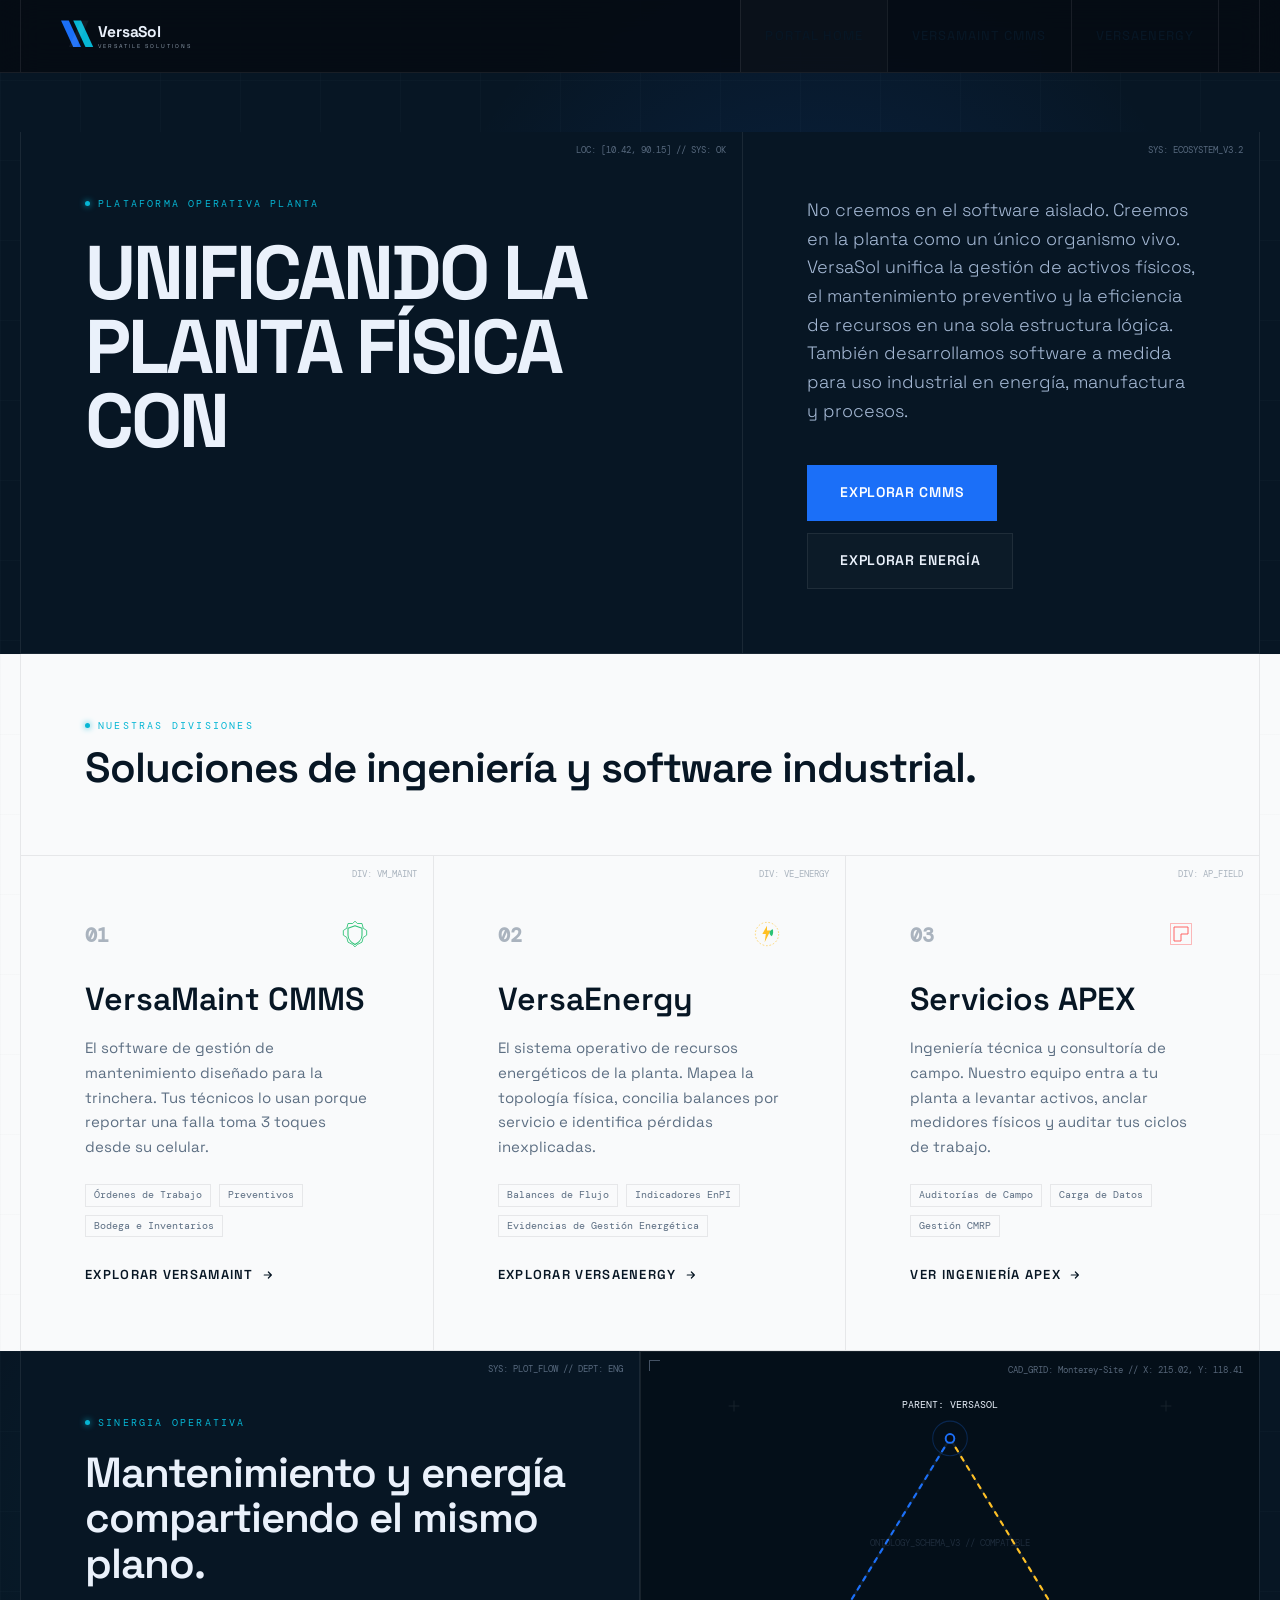
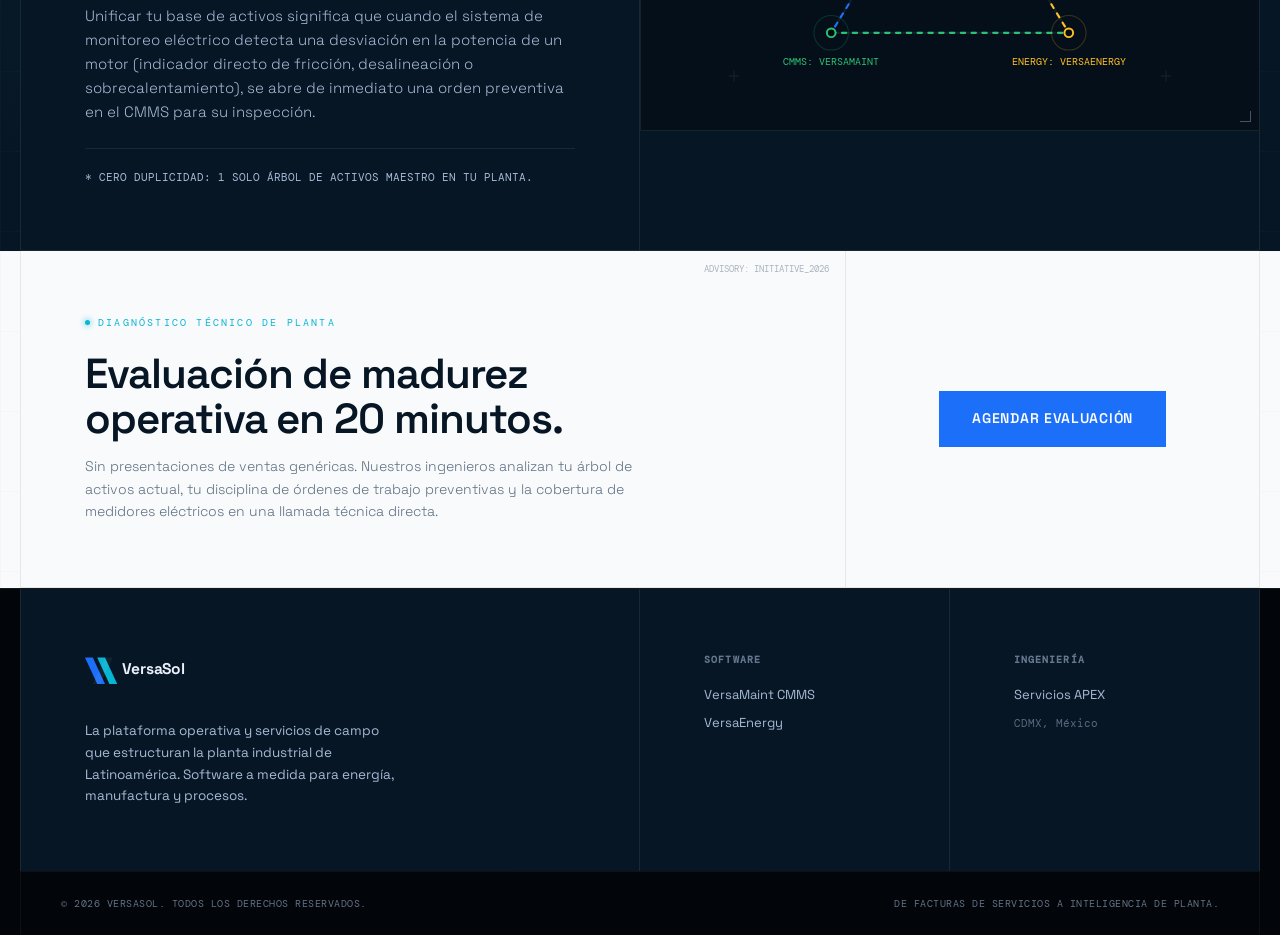
==== commit 49aa3988: "Initial commit: VersaSol corporate landing page Landing corporativa de VersaSol con navegación a Ver" ====
--- a/index.html
+++ b/index.html
@@ -1,911 +1,321 @@
-<!doctype html>
+<!DOCTYPE html>
 <html lang="es">
   <head>
     <meta charset="UTF-8" />
     <meta name="viewport" content="width=device-width, initial-scale=1.0" />
-    <title>VersaSol | VersaMaint CMMS desde $129/mes</title>
+    <title>VersaSol | Ingeniería, CMMS y Eficiencia Energética Industrial</title>
     <meta
       name="description"
-      content="VersaMaint CMMS ayuda a dejar atrás chats, Exceles y urgencias repetidas: activos, OTs, preventivos, inventario e indicadores desde $129/mes, con apoyo de campo APEX cuando necesitas implementar sin detener la planta."
+      content="Ecosistema de ingeniería y software para la planta industrial. Centralización de activos con VersaMaint CMMS, optimización energética con VersaEnergy y servicios de campo APEX."
     />
     <link rel="preconnect" href="https://fonts.googleapis.com" />
     <link rel="preconnect" href="https://fonts.gstatic.com" crossorigin />
-    <link href="https://fonts.googleapis.com/css2?family=DM+Sans:wght@400;500;600;700&family=Libre+Franklin:wght@500;600;700&display=swap" rel="stylesheet" />
-    <link rel="stylesheet" href="styles.css" />
+    <link
+      href="https://fonts.googleapis.com/css2?family=Space+Grotesk:wght@300;400;500;600;700&family=DM+Mono:ital,wght@0,300;0,400;0,500;1,400&display=swap"
+      rel="stylesheet"
+    />
+    <link rel="stylesheet" href="sol.css" />
+    <style>
+      /* Blueprint CAD line animations */
+      @keyframes flowdash {
+        to { stroke-dashoffset: -40; }
+      }
+      .synergy-flow-line {
+        stroke-dasharray: 4 6;
+        animation: flowdash 1.4s linear infinite;
+      }
+      @keyframes pulseGlow {
+        0%, 100% { opacity: 0.25; }
+        50% { opacity: 0.65; }
+      }
+      .diag-glow {
+        animation: pulseGlow 2.5s ease-in-out infinite;
+      }
+    </style>
   </head>
   <body>
-    <header class="site-header" data-header>
-      <a class="brand" href="#inicio" aria-label="VersaSol inicio">
-        <img src="assets/versasol-horizontal.svg" alt="VersaSol" />
-      </a>
-      <nav class="nav-links" aria-label="Principal">
-        <a href="#cmms">CMMS</a>
-        <a href="#decision">Decisión</a>
-        <a href="#comparativa">Comparativa</a>
-        <a href="#precios">Precios</a>
-        <a href="#apex" class="apex-nav-link">APEX Implementación</a>
-        <a href="#ingenieria" class="apex-nav-link">APEX Ingeniería</a>
-      </nav>
-      <a class="header-cta" href="#contacto">Diagnóstico</a>
-      <button class="menu-button" type="button" data-menu-button aria-label="Abrir menu">
-        <span></span>
-        <span></span>
-      </button>
+    <!-- ==================== HEADER (FORCED DARK STYLE FOR THE TOP BAR) ==================== -->
+    <header class="corp-header">
+      <div class="wrap corp-header__inner">
+        <a href="index.html" aria-label="VersaSol Inicio" style="display: flex; align-items: center; text-decoration: none;">
+          <svg width="150" height="40" viewBox="0 0 270 72" fill="none" xmlns="http://www.w3.org/2000/svg">
+            <polygon points="0,8 14,8 36,56 22,56" fill="#1B6FF8" />
+            <polygon points="22,8 36,8 58,56 44,56" fill="#06B6D4" />
+            <polygon points="36,8 50,8 28,56 14,56" fill="#EAF1FB" opacity="0.06" />
+            <text x="66" y="38" font-family="'Space Grotesk', sans-serif" font-weight="700" font-size="28" fill="#EAF1FB" letter-spacing="-0.5">VersaSol</text>
+            <text x="67" y="58" font-family="'Space Grotesk', sans-serif" font-weight="300" font-size="10" fill="#B0BFD0" letter-spacing="3.6">VERSATILE SOLUTIONS</text>
+          </svg>
+        </a>
+        <nav class="corp-nav" aria-label="Navegación principal">
+          <a href="index.html" class="active">Portal Home</a>
+          <a href="https://versamaint.com">VersaMaint CMMS</a>
+          <a href="#">VersaEnergy</a>
+        </nav>
+      </div>
     </header>
 
-    <main id="inicio">
-      <section class="hero">
-        <div class="section-container hero-container">
-          <div class="text-container hero-content">
-            <p class="eyebrow">Sinergia Operativa: VersaMaint &times; APEX</p>
-            <h1>Cuando la planta se detiene, nadie quiere buscar la verdad en un chat.</h1>
-            <p class="hero-copy">
-              VersaMaint convierte fallas, activos, preventivos, repuestos y evidencias en una sola fuente de verdad. Tu equipo deja de depender de memoria, fotos perdidas y Exceles que nadie actualizó. Y si no tienes tiempo para levantarlo bien, los especialistas de <span class="apex-tag">APEX</span> entran a planta, ordenan la información y dejan el sistema caminando contigo.
-            </p>
-            <div class="hero-actions">
-              <a class="button primary" href="#contacto">Quiero ordenar mi mantenimiento</a>
-              <a class="button secondary" href="#precios">Ver planes reales</a>
-            </div>
-          </div>
-          <div class="media-container hero-media-container hero-product" aria-label="Captura real de VersaMaint">
-            <figure class="hero-capture hero-capture-component">
-              <img src="assets/capturas/componentes/Priorizar.png" alt="Panel de activos con impacto operativo, indisponibilidad, responsables y fecha objetivo" />
-            </figure>
-          </div>
-        </div>
-      </section>
-
-      <section class="decision-section" id="decision" aria-label="Resumen para decidir rápido">
-        <div class="section-heading compact">
-          <p class="eyebrow">Decisión rápida</p>
-          <h2>El sistema que te viene a la mente cuando vuelve a sonar la alarma.</h2>
-          <p>
-            VersaMaint reúne lo que normalmente se dispersa en urgencias: activos, órdenes, calendario preventivo,
-            inventario, inspecciones y métricas. La promesa es simple: que la próxima falla encuentre historial, responsable y decisión.
-          </p>
-        </div>
-        <div class="decision-grid">
-          <article class="decision-card decision-main">
-            <span>01 · El Problema</span>
-            <h3>Si tu mantenimiento vive en chats, Exceles y memoria, cada paro empieza con la misma pregunta: “¿quién sabe qué pasó?”.</h3>
-            <p>VersaMaint centraliza el trabajo diario para que el historial no dependa de la persona que justo hoy no está.</p>
-          </article>
-          <article class="decision-card">
-            <span>02 · La Herramienta</span>
-            <h3>CMMS de planta</h3>
-            <p>Activos, OTs, preventivos reales, planificación, stock, inspecciones y RCA en un flujo que el técnico entiende rápido.</p>
-          </article>
-          <article class="decision-card">
-            <span>03 · La Inversión</span>
-            <h3>Desde $129/mes</h3>
-            <p>Starter incluye 6 usuarios con acceso completo y reportadores ilimitados gratuitos para que toda la planta pueda alertar fallas sin costo.</p>
-          </article>
-          <article class="decision-card apex-decision-card">
-            <span>04 · APEX &times; VERSA</span>
-            <h3>¿Sin tiempo? Delegas.</h3>
-            <p>VersaMaint te da el software; APEX entra a planta cuando necesitas levantar activos, ordenar preventivos y arrancar sin improvisar.</p>
-          </article>
-        </div>
-        <div class="decision-strip">
-          <strong>Ideal para plantas que necesitan:</strong>
-          <span>Frenar urgencias</span>
-          <span>Estructurar activos</span>
-          <span>Garantizar preventivos</span>
-          <span>Controlar costos</span>
-          <span>Aprender de las fallas</span>
-          <span>Dejar evidencia</span>
-        </div>
-      </section>
-
-      <section class="pillars" aria-label="Flujo de implementación VersaMaint">
-        <div>
-          <span>01</span>
-          <strong>Diagnóstico real</strong>
-          <p>Ubicamos dónde se pierde dinero, qué máquinas despiertan a todos y qué parte del proceso hace que el equipo vuelva al chat.</p>
-        </div>
-        <div>
-          <span>02</span>
-          <strong>Prueba en planta</strong>
-          <p>Te mostramos cómo VersaMaint Starter ($129/mes) ordena el día a día sin contratos forzosos ni una implementación que se coma el año.</p>
-        </div>
-        <div>
-          <span>03</span>
-          <strong>Cero excusas de tiempo</strong>
-          <p>Si tu jefe de mantenimiento ya está saturado, <span class="apex-tag">APEX</span> asume la carga: levantamos activos, cargamos preventivos y configuramos todo.</p>
-        </div>
-        <div>
-          <span>04</span>
-          <strong>Confiabilidad y ROI</strong>
-          <p>No te dejamos con pantallas vacías. Revisamos disciplina, cierres, preventivos y costos para que el sistema produzca decisiones.</p>
-        </div>
-        <div class="active-pillar">
-          <span>05</span>
-          <strong>Ingeniería en campo</strong>
-          <p>Somos ingenieros de planta. Si faltan manos, ejecutamos mantenimiento eléctrico, termografías, planos o auditorías energéticas.</p>
-        </div>
-      </section>
-
-      <section class="split-section" id="cmms">
-        <div class="section-label">VersaMaint CMMS</div>
-        <div class="split-copy">
-          <h2>Que el mantenimiento deje rastro, costo y aprendizaje.</h2>
-          <p>
-            VersaMaint cubre el ciclo operativo de tu día a día: activos, órdenes de trabajo, planes preventivos, solicitudes, existencias y costos. Está diseñado para que el técnico lo use porque le ahorra vueltas, no porque alguien lo obligó. Y cuando tu equipo está demasiado saturado para levantar la información, <span class="apex-tag">APEX</span> entra al piso de planta y convierte el desorden en estructura.
-          </p>
-        </div>
-        <div class="summary-card">
-          <h3>La operación diaria, con evidencia que sobrevive al turno.</h3>
-          <ul class="executive-list">
-            <li><strong>Activos e Historial:</strong> Jerarquía clara por áreas para que el historial no se disperse.</li>
-            <li><strong>Órdenes Kanban y Agenda:</strong> Flujo diario visible para balancear la carga técnica.</li>
-            <li><strong>Inventario en Movimiento:</strong> Existencias y costos reales vinculados directamente a cada orden.</li>
-            <li><strong>Métricas de Confiabilidad:</strong> Cumplimiento de preventivos e indicadores RCA para tomar decisiones.</li>
-          </ul>
-          <button type="button" class="button secondary discreet-btn" data-modal-target="cmms-modal">Ver detalle de módulos técnicos</button>
-        </div>
-        <div class="value-proof">
-          <article>
-            <strong>Menos paros de máquina</strong>
-            <span>McKinsey reporta que la digitalización estructurada puede elevar la disponibilidad de planta entre un 5% y un 15%.</span>
-          </article>
-          <article>
-            <strong>Menos costos de repuestos</strong>
-            <span>Estudios estiman reducciones de hasta un 25% en costos de mantenimiento al conectar inventario con OTs reales.</span>
-          </article>
-          <article>
-            <strong>Decisiones con evidencia</strong>
-            <span>Deja de justificar presupuestos a ciegas. Muestra datos claros de paros y fallas a la gerencia general.</span>
-          </article>
-        </div>
-      </section>
-
-      <section class="market-positioning" aria-label="Posicionamiento comercial VersaMaint">
-        <div class="section-container market-container">
-          <article class="market-panel enterprise-trap">
-            <div class="market-copy">
-              <p class="eyebrow">La trampa del software Enterprise</p>
-              <h2>El mejor CMMS no es el que tiene más botones, sino el que tus técnicos sí usan.</h2>
-              <p>
-                Los gigantes de software corporativo te venden plataformas ultra-complejas que requieren meses de implementación y miles de dólares al mes. ¿El resultado? Un sistema tan pesado que el equipo lo evita justo cuando más debería usarlo. La falla vuelve al chat, el preventivo vuelve al Excel y la gerencia vuelve a preguntar por qué se repitió el paro. VersaMaint Starter te da control desde $129/mes.
+    <!-- ==================== HERO SECTION (DARK / PREMIUM) ==================== -->
+    <section class="section-dark" style="padding-top: 132px; position: relative;">
+      <div class="blueprint-grid"></div>
+      <div class="glow-bg"></div>
+      
+      <div class="wrap">
+        <div class="grid-container">
+          <div class="grid-row">
+            <!-- Left: Hero Heading -->
+            <div class="grid-col" style="--span: 7;">
+              <span class="cad-coords">LOC: [10.42, 90.15] // SYS: OK</span>
+              <div class="label-mono" style="margin-bottom: 24px;">Plataforma Operativa Planta</div>
+              <h1 class="headline-huge">
+                Unificando la planta física con <span class="grad-text">inteligencia.</span>
+              </h1>
+            </div>
+            <!-- Right: Manifesto and CTAs -->
+            <div class="grid-col" style="--span: 5; display: flex; flex-direction: column; justify-content: space-between;">
+              <span class="cad-coords">SYS: ECOSYSTEM_V3.2</span>
+              <p class="manifesto-text">
+                No creemos en el software aislado. Creemos en la planta como un único organismo vivo. VersaSol unifica la gestión de activos físicos, el mantenimiento preventivo y la eficiencia de recursos en una sola estructura lógica. También desarrollamos software a medida para uso industrial en energía, manufactura y procesos.
               </p>
-              <div class="lean-comparison" aria-label="Comparativa rápida de precio">
-                <div>
-                  <span>VersaMaint Starter</span>
-                  <strong>$129/mes</strong>
-                  <small>6 usuarios pagos + 3 requesters gratis</small>
+              <div style="margin-top: 40px; display: flex; gap: 12px; flex-wrap: wrap;">
+                <a class="btn-corp btn-corp--primary" href="https://versamaint.com">Explorar CMMS</a>
+                <a class="btn-corp" href="#">Explorar Energía</a>
+              </div>
+            </div>
+          </div>
+        </div>
+      </div>
+    </section>
+
+    <!-- ==================== DIVISIONS SECTION (LIGHT / CLEAN) ==================== -->
+    <section class="section-light" style="position: relative;">
+      <div class="blueprint-grid"></div>
+      
+      <div class="wrap">
+        <div class="grid-container">
+          <!-- Header row -->
+          <div class="grid-row">
+            <div class="grid-col" style="--span: 12;">
+              <div class="label-mono">Nuestras Divisiones</div>
+              <h2 class="title-section" style="margin-top: 12px;">Soluciones de ingeniería y software industrial.</h2>
+            </div>
+          </div>
+          
+          <!-- Divisions split -->
+          <div class="grid-row">
+            <!-- Division 1: VersaMaint -->
+            <div class="grid-col division-item" style="--span: 4;">
+              <span class="cad-coords">DIV: VM_MAINT</span>
+              <div class="division-header">
+                <span class="division-num">01</span>
+                <!-- SVG Icon Gear -->
+                <svg width="28" height="28" viewBox="0 0 48 48" fill="none">
+                  <path d="M24 2 L28 6 L36 6 L38 14 L44 18 L44 26 L38 30 L36 38 L28 42 L24 46 L20 42 L12 38 L10 30 L4 26 L4 18 L10 14 L12 6 L20 6 Z" stroke="#2CC275" stroke-width="1.5" fill="none" stroke-linejoin="round" />
+                  <path d="M24 10 L36 14 L36 26 C36 34 28 40 24 42 C20 40 12 34 12 26 L12 14 Z" stroke="#2CC275" stroke-width="1.8" stroke-linejoin="round" />
+                </svg>
+              </div>
+              <div>
+                <h3 class="division-title">VersaMaint CMMS</h3>
+                <p class="division-desc">
+                  El software de gestión de mantenimiento diseñado para la trinchera. Tus técnicos lo usan porque reportar una falla toma 3 toques desde su celular.
+                </p>
+                <div class="division-tag-wrap">
+                  <span class="div-tag">Órdenes de Trabajo</span>
+                  <span class="div-tag">Preventivos</span>
+                  <span class="div-tag">Bodega e Inventarios</span>
                 </div>
-                <div>
-                  <span>Opción C</span>
-                  <strong>~$330/mes</strong>
-                  <small>6 usuarios x $55</small>
+              </div>
+              <a href="https://versamaint.com" class="division-link">
+                Explorar VersaMaint
+                <svg width="12" height="12" viewBox="0 0 16 16" fill="none"><path d="M3 8h9M8.5 4l4 4-4 4" stroke="currentColor" stroke-width="1.6" stroke-linecap="round" stroke-linejoin="round"/></svg>
+              </a>
+            </div>
+
+            <!-- Division 2: VersaEnergy -->
+            <div class="grid-col division-item" style="--span: 4;">
+              <span class="cad-coords">DIV: VE_ENERGY</span>
+              <div class="division-header">
+                <span class="division-num">02</span>
+                <!-- SVG Icon Bolt Leaf -->
+                <svg width="28" height="28" viewBox="0 0 48 48" fill="none">
+                  <circle cx="24" cy="24" r="20" stroke="#FFC024" stroke-width="1" stroke-dasharray="3 3" />
+                  <polygon points="24,10 16,24 22,24 20,38 30,18 24,18" fill="#FFC024" />
+                  <path d="M 32 28 C 36 24, 34 16, 34 16 C 28 18, 26 24, 32 28 Z" fill="#2CC275" />
+                </svg>
+              </div>
+              <div>
+                <h3 class="division-title">VersaEnergy</h3>
+                <p class="division-desc">
+                  El sistema operativo de recursos energéticos de la planta. Mapea la topología física, concilia balances por servicio e identifica pérdidas inexplicadas.
+                </p>
+                <div class="division-tag-wrap">
+                  <span class="div-tag">Balances de Flujo</span>
+                  <span class="div-tag">Indicadores EnPI</span>
+                  <span class="div-tag">Evidencias de Gestión Energética</span>
                 </div>
-                <div>
-                  <span>Opción A</span>
-                  <strong>~$390/mes</strong>
-                  <small>6 usuarios x $65</small>
+              </div>
+              <a href="#" class="division-link">
+                Explorar VersaEnergy
+                <svg width="12" height="12" viewBox="0 0 16 16" fill="none"><path d="M3 8h9M8.5 4l4 4-4 4" stroke="currentColor" stroke-width="1.6" stroke-linecap="round" stroke-linejoin="round"/></svg>
+              </a>
+            </div>
+
+            <!-- Division 3: APEX Services -->
+            <div class="grid-col division-item" style="--span: 4;">
+              <span class="cad-coords">DIV: AP_FIELD</span>
+              <div class="division-header">
+                <span class="division-num">03</span>
+                <!-- SVG Icon Compass/Blueprint -->
+                <svg width="28" height="28" viewBox="0 0 48 48" fill="none">
+                  <path d="M 6 6 L 42 6 L 42 42 L 6 42 Z" stroke="#FF5A5A" stroke-width="1.2" opacity="0.6" />
+                  <path d="M 12 12 L 36 12 L 36 24 L 24 24 L 24 36 L 12 36 Z" stroke="#FF5A5A" stroke-width="1.6" stroke-linejoin="round" />
+                </svg>
+              </div>
+              <div>
+                <h3 class="division-title">Servicios APEX</h3>
+                <p class="division-desc">
+                  Ingeniería técnica y consultoría de campo. Nuestro equipo entra a tu planta a levantar activos, anclar medidores físicos y auditar tus ciclos de trabajo.
+                </p>
+                <div class="division-tag-wrap">
+                  <span class="div-tag">Auditorías de Campo</span>
+                  <span class="div-tag">Carga de Datos</span>
+                  <span class="div-tag">Gestión CMRP</span>
                 </div>
               </div>
-              <p class="comparison-caption">
-                Costo mensual predecible y justo. Starter equivale a solo $21.50 por usuario pago incluido.
+              <a href="https://versamaint.com#apex" class="division-link">
+                Ver Ingeniería APEX
+                <svg width="12" height="12" viewBox="0 0 16 16" fill="none"><path d="M3 8h9M8.5 4l4 4-4 4" stroke="currentColor" stroke-width="1.6" stroke-linecap="round" stroke-linejoin="round"/></svg>
+              </a>
+            </div>
+          </div>
+        </div>
+      </div>
+    </section>
+
+    <!-- ==================== TECHNICAL SYNERGY SECTION (DARK / PREMIUM) ==================== -->
+    <section class="section-dark" style="position: relative;">
+      <div class="blueprint-grid"></div>
+      <div class="glow-bg-2"></div>
+      
+      <div class="wrap">
+        <div class="grid-container">
+          <div class="grid-row">
+            <!-- Left: CAD info -->
+            <div class="grid-col" style="--span: 6; display: flex; flex-direction: column; justify-content: space-between;">
+              <span class="cad-coords">SYS: PLOT_FLOW // DEPT: ENG</span>
+              <div>
+                <div class="label-mono" style="margin-bottom: 20px;">Sinergia Operativa</div>
+                <h2 class="title-section">Mantenimiento y energía compartiendo el mismo plano.</h2>
+                <p class="manifesto-text" style="font-size: 15px; margin-top: 18px;">
+                  Unificar tu base de activos significa que cuando el sistema de monitoreo eléctrico detecta una desviación en la potencia de un motor (indicador directo de fricción, desalineación o sobrecalentamiento), se abre de inmediato una orden preventiva en el CMMS para su inspección.
+                </p>
+              </div>
+              <div style="font-family: var(--mono); font-size: 11px; color: var(--text-sec); border-top: 1px solid var(--border-color); padding-top: 20px; margin-top: 24px;">
+                * CERO DUPLICIDAD: 1 SOLO ÁRBOL DE ACTIVOS MAESTRO EN TU PLANTA.
+              </div>
+            </div>
+            
+            <!-- Right: Beautiful SVG Blueprint -->
+            <div class="grid-col cad-box" style="--span: 6; padding: 0; display: flex; align-items: center; justify-content: center; overflow: hidden;">
+              <span class="cad-coords">CAD_GRID: Monterey-Site // X: 215.02, Y: 118.41</span>
+              
+              <!-- CAD Single Line Animation SVG -->
+              <svg width="100%" height="100%" viewBox="0 0 500 350" fill="none" style="position: absolute; inset: 0;">
+                <!-- Grid helper points (Crosshairs '+') -->
+                <path d="M 50 50 M 45 50 H 55 M 50 45 V 55" stroke="rgba(255,255,255,0.08)" stroke-width="1" />
+                <path d="M 450 50 M 445 50 H 455 M 450 45 V 55" stroke="rgba(255,255,255,0.08)" stroke-width="1" />
+                <path d="M 50 300 M 45 300 H 55 M 50 295 V 305" stroke="rgba(255,255,255,0.08)" stroke-width="1" />
+                <path d="M 450 300 M 445 300 H 455 M 450 295 V 305" stroke="rgba(255,255,255,0.08)" stroke-width="1" />
+
+                <!-- Single line bus schema -->
+                <path d="M 250 80 L 140 260 H 360 L 250 80" stroke="rgba(180, 210, 255, 0.08)" stroke-width="2" />
+                
+                <!-- Animated flowing data dashes -->
+                <path d="M 250 80 L 140 260" class="synergy-flow-line" stroke="#1B6FF8" stroke-width="2" stroke-linecap="round" />
+                <path d="M 250 80 L 360 260" class="synergy-flow-line" stroke="#FFC024" stroke-width="2" stroke-linecap="round" />
+                <path d="M 140 260 H 360" class="synergy-flow-line" stroke="#2CC275" stroke-width="2" stroke-linecap="round" />
+
+                <!-- Node markers -->
+                <circle cx="250" cy="80" r="4" fill="#050A12" stroke="#1B6FF8" stroke-width="1.8" />
+                <circle cx="250" cy="80" r="16" stroke="#1B6FF8" stroke-width="1" stroke-opacity="0.25" class="diag-glow" />
+                <text x="250" y="52" fill="#EAF1FB" font-family="'DM Mono', monospace" font-size="9" text-anchor="middle">PARENT: VERSASOL</text>
+                
+                <circle cx="140" cy="260" r="4" fill="#050A12" stroke="#2CC275" stroke-width="1.8" />
+                <circle cx="140" cy="260" r="16" stroke="#2CC275" stroke-width="1" stroke-opacity="0.2" class="diag-glow" />
+                <text x="140" y="290" fill="#2CC275" font-family="'DM Mono', monospace" font-size="9" text-anchor="middle">CMMS: VERSAMAINT</text>
+                
+                <circle cx="360" cy="260" r="4" fill="#050A12" stroke="#FFC024" stroke-width="1.8" />
+                <circle cx="360" cy="260" r="16" stroke="#FFC024" stroke-width="1" stroke-opacity="0.2" class="diag-glow" />
+                <text x="360" y="290" fill="#FFC024" font-family="'DM Mono', monospace" font-size="9" text-anchor="middle">ENERGY: VERSAENERGY</text>
+                
+                <!-- Center coordinate overlay -->
+                <text x="250" y="180" fill="rgba(180, 210, 255, 0.15)" font-family="'DM Mono', monospace" font-size="8" text-anchor="middle">ONTOLOGY_SCHEMA_V3 // COMPATIBLE</text>
+              </svg>
+            </div>
+          </div>
+        </div>
+      </div>
+    </section>
+
+    <!-- ==================== ADVISORY CALL TO ACTION (LIGHT / CLEAN) ==================== -->
+    <section class="section-light" style="position: relative;">
+      <div class="blueprint-grid"></div>
+      
+      <div class="wrap">
+        <div class="grid-container">
+          <div class="grid-row">
+            <div class="grid-col" style="--span: 8;">
+              <span class="cad-coords">ADVISORY: INITIATIVE_2026</span>
+              <div class="label-mono" style="margin-bottom: 20px;">Diagnóstico Técnico de Planta</div>
+              <h3 class="title-section" style="max-width: 620px;">Evaluación de madurez operativa en 20 minutos.</h3>
+              <p class="manifesto-text" style="font-size: 14px; max-width: 580px; margin-top: 14px;">
+                Sin presentaciones de ventas genéricas. Nuestros ingenieros analizan tu árbol de activos actual, tu disciplina de órdenes de trabajo preventivas y la cobertura de medidores eléctricos en una llamada técnica directa.
               </p>
             </div>
-            <div class="market-list">
-              <h3>¿Por qué fallan los sistemas masivos?</h3>
-              <p>
-                Las integraciones complejas y las promesas predictivas se ven bien en una presentación de ventas corporativa. Pero en el piso de planta de Latinoamérica, la realidad es otra:
+            <div class="grid-col" style="--span: 4; display: flex; align-items: center; justify-content: center;">
+              <a class="btn-corp btn-corp--primary" href="mailto:contacto@versasol.com?subject=Diagnostico%20VersaSol">Agendar Evaluación</a>
+            </div>
+          </div>
+        </div>
+      </div>
+    </section>
+
+    <!-- ==================== CORPORATE FOOTER (DARK / PREMIUM) ==================== -->
+    <footer class="corp-footer section-dark">
+      <div class="wrap">
+        <div class="corp-footer__top grid-container" style="border-bottom: none;">
+          <div class="grid-row" style="border-bottom: none;">
+            <div class="grid-col" style="--span: 6;">
+              <svg width="150" height="40" viewBox="0 0 270 72" fill="none" xmlns="http://www.w3.org/2000/svg" style="margin-bottom: 20px;">
+                <polygon points="0,8 14,8 36,56 22,56" fill="#1B6FF8" />
+                <polygon points="22,8 36,8 58,56 44,56" fill="#06B6D4" />
+                <polygon points="36,8 50,8 28,56 14,56" fill="#EAF1FB" opacity="0.06" />
+                <text x="66" y="38" font-family="'Space Grotesk', sans-serif" font-weight="700" font-size="28" fill="#EAF1FB" letter-spacing="-0.5">VersaSol</text>
+              </svg>
+              <p style="font-size: 13.5px; color: var(--text-sec); max-width: 320px; line-height: 1.6;">
+                La plataforma operativa y servicios de campo que estructuran la planta industrial de Latinoamérica. Software a medida para energía, manufactura y procesos.
               </p>
-              <ul>
-                <li>Implementaciones eternas que consumen el tiempo que tu equipo no tiene.</li>
-                <li>Curvas de aprendizaje tan altas que generan rechazo y boicot del personal.</li>
-                <li>Facturas infladas por funciones avanzadas que jamás llegarás a utilizar.</li>
+            </div>
+            <div class="grid-col" style="--span: 3;">
+              <h5 style="font-family: var(--mono); font-size: 9.5px; color: var(--text-sec); opacity: 0.6; letter-spacing: 0.12em; text-transform: uppercase; margin-bottom: 18px;">Software</h5>
+              <ul style="list-style: none; display: flex; flex-direction: column; gap: 8px; font-size: 13px;">
+                <li><a href="https://versamaint.com" style="color: var(--text-sec); text-decoration: none;">VersaMaint CMMS</a></li>
+                <li><a href="#" style="color: var(--text-sec); text-decoration: none;">VersaEnergy</a></li>
               </ul>
             </div>
-          </article>
-
-          <article class="market-panel trench-story">
-            <div class="market-copy">
-              <p class="eyebrow">Diseñado en la trinchera</p>
-              <h2>De ingenieros para ingenieros.</h2>
-              <p>
-                VersaMaint no nació en un cubículo corporativo desconectado de la planta. Fue creado por ingenieros de mantenimiento salvadoreños que han estado frente a una máquina detenida a las 2 AM, con producción esperando respuesta y gerencia pidiendo disponibilidad.
-              </p>
-              <p>
-                Sabemos lo que pesa buscar un repuesto crítico que el sistema marcaba disponible y descubrir que nadie registró la salida. Sabemos lo que cuesta perder el historial porque la OT quedó en la memoria de alguien. Por eso hablamos tu mismo idioma.
-              </p>
-            </div>
-            <div class="market-list">
-              <h3>Simplicidad es disciplina operativa.</h3>
-              <p>
-                Nos enfocamos obsesivamente en quitar fricción para el técnico que está frente a la máquina. Si reportar o cerrar una OT toma más de tres toques, el sistema no sirve.
-              </p>
-              <ul>
-                <li>Órdenes rápidas con adjunto de fotos tomadas desde el celular en segundos.</li>
-                <li>Árbol de activos visual e intuitivo para ubicar la falla al instante.</li>
-                <li>Consumos de bodega conectados al cierre de cada orden de trabajo.</li>
+            <div class="grid-col" style="--span: 3;">
+              <h5 style="font-family: var(--mono); font-size: 9.5px; color: var(--text-sec); opacity: 0.6; letter-spacing: 0.12em; text-transform: uppercase; margin-bottom: 18px;">Ingeniería</h5>
+              <ul style="list-style: none; display: flex; flex-direction: column; gap: 8px; font-size: 13px;">
+                <li><a href="https://versamaint.com#apex" style="color: var(--text-sec); text-decoration: none;">Servicios APEX</a></li>
+                <li><span style="color: var(--text-sec); opacity: 0.5; font-family: var(--mono); font-size: 11px;">CDMX, México</span></li>
               </ul>
             </div>
-          </article>
-
-          <div class="daily-wins">
-            <article>
-              <strong>Adopción real</strong>
-              <p>Interfaz limpia para que el técnico no sienta que el sistema le roba tiempo frente a la máquina.</p>
-            </article>
-            <article>
-              <strong>Requesters sin costo</strong>
-              <p>Toda la planta puede reportar fallas sin convertir cada aviso en un usuario pagado.</p>
-            </article>
-            <article>
-              <strong>Inversión predecible</strong>
-              <p>Pagas por escala, usuarios y almacenamiento; no por desbloquear piezas esenciales del mantenimiento.</p>
-            </article>
-            <article>
-              <strong>Soporte que entiende de planta</strong>
-              <p>Te atiende gente que entiende paros, repuestos, auditorías, prioridades y presión de producción.</p>
-            </article>
-          </div>
-        </div>
-      </section>
-
-      <section class="product-showcase" aria-label="Componentes de VersaMaint">
-        <div class="section-container product-container">
-          <div class="text-container section-heading compact">
-            <p class="eyebrow">Características del software</p>
-            <h2>Las funciones que tu equipo recordará cuando la presión suba.</h2>
-            <p>Capturas reales de los puntos donde se gana control: prioridad operativa, historial del activo, costos de OT, planificación, inventario, métricas y causa raíz.</p>
-          </div>
-          <article class="content-container process-feature process-feature-wide capture-card-component capture-card-landscape">
-            <div class="media-container kanban-container">
-              <figure class="capture-frame kanban-process-shot">
-                <img src="assets/capturas/componentes/principal.png" alt="Detalle de activo con órdenes abiertas, historial y próximos ciclos de mantenimiento" />
-              </figure>
-            </div>
-            <div class="text-container process-copy">
-              <span>Historial del activo</span>
-              <h3>Cuando alguien pregunta “¿qué le pasó?”, el activo responde.</h3>
-              <p>
-                El historial, las OTs abiertas y los próximos ciclos viven junto al equipo. La planta deja de reconstruir
-                la historia en reuniones y empieza a decidir con evidencia visible.
-              </p>
-              <ul>
-                <li>Órdenes abiertas y cerradas dentro del contexto del activo.</li>
-                <li>Próximos mantenimientos visibles antes de que se vuelvan urgencia.</li>
-                <li>Historial útil para auditoría, confiabilidad y conversación gerencial.</li>
-              </ul>
-            </div>
-          </article>
-          <div class="capture-gallery">
-            <article class="content-container capture-card capture-card-component capture-card-wide capture-card-stacked capture-card-landscape capture-card-image-first">
-              <div class="media-container capture-media-container capture-media-landscape">
-                <figure class="capture-frame">
-                  <img src="assets/capturas/componentes/Control suministros OT.png" alt="Detalle de suministros y costo total acumulado dentro de una orden de trabajo" />
-                </figure>
-              </div>
-              <div class="text-container capture-copy">
-                <span>Costo dentro de la OT</span>
-                <h3>El cierre no termina hasta saber cuánto costó y qué se consumió.</h3>
-                <p>
-                  Repuestos, servicios externos y costo total quedan dentro del expediente. Cada OT cerrada se convierte
-                  en memoria financiera para compras, presupuesto y decisiones de confiabilidad.
-                </p>
-              </div>
-            </article>
-
-            <article class="content-container capture-card capture-card-component capture-card-side capture-card-tall capture-card-assets">
-              <div class="text-container capture-copy">
-                <span>Árbol de activos</span>
-                <h3>El equipo correcto, con el nombre correcto, en el lugar correcto.</h3>
-                <p>
-                  La jerarquía evita que el historial se disperse entre nombres parecidos. Planta, área, sistema y equipo
-                  quedan ordenados para que el técnico registre evidencia donde corresponde.
-                </p>
-              </div>
-              <div class="media-container capture-media-container capture-media-tall">
-                <figure class="capture-frame capture-frame-narrow">
-                  <img src="assets/capturas/componentes/Arbol de activos.png" alt="Recorte del árbol de activos con jerarquía, búsqueda y modo auditoría" />
-                </figure>
-              </div>
-            </article>
-
-            <article class="content-container capture-card capture-card-component capture-card-wide capture-card-stacked capture-card-landscape capture-card-image-first">
-              <div class="media-container capture-media-container capture-media-landscape">
-                <figure class="capture-frame">
-                  <img src="assets/capturas/componentes/PlanPM.png" alt="Detalle de plan preventivo con tareas y repuestos planeados" />
-                </figure>
-              </div>
-              <div class="text-container capture-copy">
-                <span>Estrategias PM</span>
-                <h3>Un preventivo serio nace con tareas y repuestos, no con una frase genérica.</h3>
-                <p>
-                  Cada paquete puede tener frecuencia, mano de obra, actividades y repuestos planeados. La OT nace
-                  preparada para ejecutarse, no para improvisarse frente al equipo.
-                </p>
-              </div>
-            </article>
-
-            <article class="content-container capture-card capture-card-component capture-card-wide capture-card-stacked capture-card-panorama capture-card-image-first">
-              <div class="media-container capture-media-container capture-media-panorama">
-                <figure class="capture-frame">
-                  <img src="assets/capturas/componentes/asignacionTrabajo.png" alt="Detalle de agenda con carga por técnico, horas disponibles y trabajos asignados" />
-                </figure>
-              </div>
-              <div class="text-container capture-copy">
-                <span>Asignación de trabajo</span>
-                <h3>Antes de prometer una fecha, mira quién realmente tiene capacidad.</h3>
-                <p>
-                  La agenda muestra carga, descansos y trabajos por técnico. El planner deja de repartir órdenes a ciegas
-                  y empieza a proteger la semana antes de que se rompa.
-                </p>
-              </div>
-            </article>
-
-            <article class="content-container capture-card capture-card-component capture-card-side capture-card-tall">
-              <div class="text-container capture-copy">
-                <span>Inventario operativo</span>
-                <h3>El repuesto crítico debe aparecer antes de que alguien lo busque con urgencia.</h3>
-                <p>
-                  Stock actual, mínimo, máximo, ubicación, costo y punto de reorden conviven en una misma lectura.
-                  La bodega deja de ser una hoja aislada y se conecta con el trabajo real.
-                </p>
-              </div>
-              <div class="media-container capture-media-container capture-media-tall">
-                <figure class="capture-frame">
-                  <img src="assets/capturas/componentes/Inventario.png" alt="Detalle de inventario con stock actual, disponible, mínimo, máximo, costo y ubicación" />
-                </figure>
-              </div>
-            </article>
-
-            <article class="content-container capture-card capture-card-component capture-card-wide capture-card-stacked capture-card-landscape capture-card-image-first">
-              <div class="media-container capture-media-container capture-media-landscape">
-                <figure class="capture-frame">
-                  <img src="assets/capturas/componentes/BitacoraOT.png" alt="Detalle de una orden completada con ruta de control, bitácora y registro post-cierre" />
-                </figure>
-              </div>
-              <div class="text-container capture-copy">
-                <span>Bitácora auditable</span>
-                <h3>La evidencia queda escrita cuando todavía importa.</h3>
-                <p>
-                  La ruta de control, comentarios, proveedor, cierre y notas post-cierre quedan dentro de la OT.
-                  Cuando llegue una auditoría o una recurrencia, la conversación empieza con hechos.
-                </p>
-              </div>
-            </article>
-
-            <article class="content-container capture-card capture-card-component capture-card-wide capture-card-stacked capture-card-panorama capture-card-image-first">
-              <div class="media-container capture-media-container capture-media-panorama metrics-media-container">
-                <figure class="capture-frame">
-                  <img src="assets/capturas/componentes/Metricas.png" alt="Pulso visual con OTs creadas, OTs cerradas, correctivos, costo cerrado y horas extra" />
-                </figure>
-              </div>
-              <div class="text-container capture-copy">
-                <span>Pulso visual</span>
-                <h3>La gerencia no necesita más datos: necesita lectura rápida.</h3>
-                <p>
-                  OTs creadas, cierres, correctivos, costo y horas extra se leen al abrir el día. Sirve para defender
-                  recursos, detectar deriva operativa y hablar de mantenimiento con números.
-                </p>
-              </div>
-            </article>
-
-            <article class="content-container capture-card capture-card-component capture-card-side capture-card-compact">
-              <div class="text-container capture-copy">
-                <span>Causa raíz</span>
-                <h3>Si la misma falla vuelve, el sistema debe recordártelo.</h3>
-                <p>
-                  Los expedientes RCA conectan recurrencias con activos y casos activos. No se trata de llenar formatos:
-                  se trata de dejar de pagar dos veces por la misma causa.
-                </p>
-              </div>
-              <div class="media-container capture-media-container capture-media-compact">
-                <figure class="capture-frame">
-                  <img src="assets/capturas/componentes/RCA.png" alt="Expediente RCA activo por recurrencia de vibración en compresor centrífugo" />
-                </figure>
-              </div>
-            </article>
-          </div>
-        </div>
-      </section>
-
-      <section class="comparison" id="comparativa">
-        <div class="section-heading compact">
-          <p class="eyebrow">Comparativa comercial anónima</p>
-          <h2>Cuando compares CMMS, pregunta qué te quitan para cobrarte después.</h2>
-          <p>
-            Frente a CMMS corporativos y suites más pesadas, VersaMaint mantiene el costo bajo control y reduce la curva
-            de aprendizaje. La comparación no es solo precio: es si tu equipo lo va a usar cuando la operación esté caliente.
-          </p>
-          <p class="comparison-punch">
-            Otros te venden el CMMS por pedazos. Nosotros te damos la plataforma completa desde el primer momento.
-          </p>
-        </div>
-        <div class="summary-card">
-          <h3>Valor directo sin esconder lo esencial.</h3>
-          <ul class="executive-list">
-            <li><strong>Entrada accesible:</strong> Desde $129/mes vs ~$330 a ~$450/mes en otras opciones del mercado.</li>
-            <li><strong>Escalabilidad realista:</strong> El costo por asiento baja al crecer, sin castigar expansiones operativas.</li>
-            <li><strong>Todo incluido:</strong> Sin módulos bloqueados detrás de muros de pago adicionales, obtén valor desde el primer día.</li>
-          </ul>
-          <button type="button" class="button secondary discreet-btn" data-modal-target="comparativa-modal">Ver comparativa detallada</button>
-        </div>
-        <p class="source-note">
-          Cálculo referencial sobre usuarios pagos equivalentes. Los requesters de VersaMaint no figuran como asientos de pago.
-          Las opciones se muestran anonimizadas para comparar costo, complejidad y adopción sin identificar proveedores concretos.
-        </p>
-      </section>
-
-      <section class="pricing" id="precios">
-        <div class="section-heading compact">
-          <p class="eyebrow">Planes VersaMaint</p>
-          <h2>Empieza pequeño si quieres, pero empieza completo.</h2>
-          <p>
-            Todos los planes incluyen el núcleo del CMMS: activos, órdenes de trabajo, preventivos, solicitudes,
-            inventario, adjuntos, roles y analítica operativa. No necesitas una gran implementación para empezar:
-            VersaMaint está pensado para adoptarse de forma natural, y <span class="apex-tag">APEX</span> queda como apoyo opcional si el día a día no deja espacio.
-          </p>
-          <div class="pricing-power-note">
-            <h3>Toda la potencia desde el primer día.</h3>
-            <p>
-              En VersaMaint no escondemos capacidades esenciales detrás de capas comerciales innecesarias.
-              Activos, órdenes, preventivos, inventario, solicitudes, costos, evidencias e indicadores forman parte del núcleo
-              operativo desde el inicio. La diferencia entre planes está en escala, usuarios, almacenamiento y acompañamiento,
-              no en limitar lo que tu mantenimiento necesita para funcionar bien.
-            </p>
-          </div>
-          <p class="pricing-footnote">
-            Starter es una entrada seria para una planta pequeña. Business incluye el equipo operativo completo, Scale triplica
-            esa capacidad y el almacenamiento crece con la operación: 25 GB, 150 GB, 300 GB y Custom a la medida.
-          </p>
-        </div>
-        <div class="summary-card">
-          <h3>Planes diseñados para escalar contigo.</h3>
-          <ul class="executive-list">
-            <li><strong>Starter ($129/mes):</strong> Ideal para plantas pequeñas. 6 usuarios pagos, 3 requesters gratis y 25 GB.</li>
-            <li><strong>Business ($399/mes):</strong> Operación mediana. 23 usuarios pagos, 20 requesters, 150 GB ($17.35/usuario).</li>
-            <li><strong>Scale ($899/mes):</strong> Operación con planners. 69 pagos, 60 requesters, 300 GB ($13.03/usuario).</li>
-            <li><strong>Custom:</strong> A la medida para operaciones multi-planta o requerimientos especiales.</li>
-          </ul>
-          <button type="button" class="button secondary discreet-btn" data-modal-target="precios-modal">Ver tabla completa de precios y add-ons</button>
-        </div>
-        <div class="software-hours-policy">
-          <div>
-            <p class="eyebrow">Política de horas incluidas</p>
-          <h3>Acompañamiento del producto incluido en cada plan.</h3>
-          </div>
-          <p>
-            Las horas incluidas en el plan están pensadas para resolver dudas de uso, orientar la configuración inicial,
-            explicar buenas prácticas dentro de VersaMaint y recoger oportunidades de mejora del producto según tu operación.
-            Este acompañamiento ayuda a que el equipo aproveche mejor el CMMS, pero no reemplaza un servicio de consultoría
-            o implementación <span class="apex-tag">APEX</span>. Actividades como levantamiento de activos, diseño de planes
-            de mantenimiento, diagnósticos técnicos, capacitación formal por rol, trabajos de ingeniería o rediseño de procesos
-            se cotizan por separado bajo un alcance específico.
-          </p>
-        </div>
-      </section>
-
-      <section class="apex-section" id="apex">
-        <div class="apex-hero">
-          <div>
-            <p class="eyebrow">Sinergia APEX &times; VersaMaint</p>
-            <h2>Si nadie tiene tiempo para ordenar el mantenimiento, el desorden ya ganó ventaja.</h2>
-            <p>
-              En muchas plantas de Latinoamérica, el responsable de mantenimiento sabe qué debería hacer:
-              ordenar activos, depurar preventivos, medir paros, controlar repuestos y capacitar al equipo.
-              Pero el día a día lo consume. APEX existe para tomar esa carga estratégica,
-              convertirla en método y dejar una operación que no dependa de heroísmo diario.
-            </p>
-          </div>
-          <aside>
-            <strong>La idea que debe quedarse</strong>
-            <span>Un CMMS vacío solo digitaliza el caos. VersaMaint pone la herramienta; APEX ayuda a cargarla con criterio de campo para que el sistema empiece con memoria útil.</span>
-          </aside>
-        </div>
-
-        <div class="apex-impact">
-          <article>
-            <span>Disponibilidad</span>
-            <strong>5-15%</strong>
-            <p>Potencial de mejora en disponibilidad de activos cuando la función de mantenimiento se digitaliza con proceso.</p>
-          </article>
-          <article>
-            <span>Costos</span>
-            <strong>18-25%</strong>
-            <p>Rango observado por McKinsey para reducción de costos de mantenimiento en transformaciones digitales.</p>
-          </article>
-          <article>
-            <span>Downtime</span>
-            <strong>$150k/h</strong>
-            <p>Siemens advierte que el downtime puede golpear fuerte incluso a fabricantes medianos y pequeños.</p>
-          </article>
-          <article>
-            <span>Datos CMMS</span>
-            <strong>Mejor causa raíz</strong>
-            <p>La calidad de descripciones en OTs define si el historial sirve para mejorar preventivos o solo archivar problemas.</p>
-          </article>
-        </div>
-
-        <div class="apex-services">
-          <article>
-            <h3>Diseño de flujo de órdenes de trabajo</h3>
-            <p>Estados, prioridades, aprobaciones, responsables, evidencia mínima, cierre técnico y reglas de escalamiento.</p>
-          </article>
-          <article>
-            <h3>Estructura de activos y ubicaciones</h3>
-            <p>Jerarquías mantenibles para que el equipo encuentre el equipo correcto y los reportes tengan sentido.</p>
-          </article>
-          <article>
-            <h3>Diseño de plan preventivo inicial</h3>
-            <p>Rutinas, frecuencias, criticidad, ventanas de ejecución y criterios para ajustar el plan con datos reales.</p>
-          </article>
-          <article>
-            <h3>Capacitación formal por rol</h3>
-            <p>Sesiones para técnicos, supervisores, planners, almacén y gerencia, con lenguaje operativo y casos reales.</p>
-          </article>
-          <article>
-            <h3>Diagnóstico de madurez de mantenimiento</h3>
-            <p>Evaluación de gestión actual, brechas, disciplina de datos, inventario, preventivos y capacidad del equipo.</p>
-          </article>
-          <article>
-            <h3>Implementación guiada VersaMaint</h3>
-            <p>Acompañamiento para que el sistema no se quede como una base vacía, sino como una forma de trabajar.</p>
-          </article>
-        </div>
-
-        <div class="apex-method">
-          <div>
-            <p class="eyebrow">Cómo se sostiene</p>
-            <h3>No entregamos un documento bonito para que muera en una carpeta.</h3>
-            <p>
-              APEX trabaja en ciclos: diagnóstico, diseño, piloto, adopción, medición y ajuste. Cada ciclo deja reglas,
-              responsables, indicadores y una siguiente revisión. La meta no es hacer una implementación intensa y desaparecer,
-              sino construir hábitos que reduzcan urgencias, paros, rechazos de calidad e inventario inmovilizado. El objetivo es que la próxima vez que algo falle, el sistema recuerde por ti.
-            </p>
-          </div>
-          <ol>
-            <li><strong>Diagnóstico:</strong> entender paros, OTs, repuestos, roles, activos críticos y dolores del equipo.</li>
-            <li><strong>Diseño:</strong> definir flujo, estructura, criterios de prioridad, preventivos e indicadores.</li>
-            <li><strong>Piloto:</strong> probar con una línea, área o familia de activos antes de escalar.</li>
-            <li><strong>Adopción:</strong> capacitar por rol, medir uso y corregir fricciones reales.</li>
-            <li><strong>Sostenimiento:</strong> revisar datos, ajustar preventivos y convertir hallazgos en decisiones.</li>
-          </ol>
-        </div>
-
-        <div class="apex-director">
-          <div class="director-photo" aria-label="Ing. Iván, Director de Ingeniería de APEX">
-            <div class="placeholder-overlay">
-              <svg xmlns="http://www.w3.org/2000/svg" viewBox="0 0 24 24" fill="none" stroke="currentColor" stroke-width="1.5" stroke-linecap="round" stroke-linejoin="round" class="director-icon"><path d="M18 21a6 6 0 0 0-12 0"/><circle cx="12" cy="10" r="4"/><path d="M12 2v2"/><path d="m4.93 4.93 1.41 1.41"/><path d="M2 12h2"/><path d="m19.07 4.93-1.41 1.41"/><path d="M20 12h2"/><path d="m17.66 17.66 1.41 1.41"/><path d="m6.34 17.66-1.41 1.41"/></svg>
-              <span>Ing. Iván</span>
-              <small>Director de Ingeniería APEX</small>
-            </div>
-          </div>
-          <div class="director-bio">
-            <p class="eyebrow">Liderazgo técnico en campo</p>
-            <h3>Experiencia real en planta, criterio de ingeniería y enfoque en confiabilidad.</h3>
-            <p>
-              Iván lidera APEX bajo una convicción absoluta: la confiabilidad operativa de una planta no se logra con discursos corporativos ni software vacío. Se construye en el piso de planta con datos limpios, preventivos bien diseñados y hábitos rigurosos en el equipo técnico.
-            </p>
-            <div class="director-cv">
-              <article>
-                <strong>Trayectoria y Enfoque</strong>
-                <span>Especialista en Mantenimiento Industrial y Confiabilidad (CMRP), experto en levantamiento de activos, análisis de causa raíz (RCA) y reestructuración de procesos de mantenimiento. Ha liderado más de 40 transformaciones de digitalización en la región centroamericana.</span>
-              </article>
-              <article>
-                <strong>Estudios y Credenciales</strong>
-                <span>Ingeniero Mecánico (UCA), con Postgrado en Ingeniería y Gestión de Mantenimiento, certificación internacional en Termografía Infrarroja Nivel II, y asesor activo para la PyME industrial en LATAM.</span>
-              </article>
-            </div>
-          </div>
-          <div class="director-video" aria-label="Presentación en video de APEX">
-            <div class="placeholder-overlay">
-              <svg xmlns="http://www.w3.org/2000/svg" viewBox="0 0 24 24" fill="none" stroke="currentColor" stroke-width="1.5" stroke-linecap="round" stroke-linejoin="round" class="video-icon"><polygon points="23 7 16 12 23 17 23 7"/><rect x="1" y="5" width="15" height="14" rx="2" ry="2"/></svg>
-              <span>Video Próximamente</span>
-              <small>Conoce nuestra filosofía en 2 min</small>
-            </div>
-          </div>
-        </div>
-
-        <p class="apex-source-note">
-          Referencias públicas:
-          <a href="https://www.mckinsey.com/capabilities/operations/our-insights/a-smarter-way-to-digitize-maintenance-and-reliability" target="_blank" rel="noreferrer">McKinsey sobre digital work management</a>,
-          <a href="https://www.mckinsey.com/capabilities/operations/our-insights/digitally-enabled-reliability-beyond-predictive-maintenance." target="_blank" rel="noreferrer">McKinsey sobre confiabilidad digital</a>,
-          <a href="https://assets.new.siemens.com/siemens/assets/api/uuid%3A1b43afb5-2d07-47f7-9eb7-893fe7d0bc59/TCOD-2024_original.pdf" target="_blank" rel="noreferrer">Siemens True Cost of Downtime 2024</a> y
-          <a href="https://journals.sagepub.com/doi/abs/10.3233/ATDE200163" target="_blank" rel="noreferrer">estudio abierto sobre datos CMMS</a>.
-        </p>
-      </section>
-
-      <section class="engineering" id="ingenieria">
-        <div class="section-heading">
-          <p class="eyebrow">APEX Ingeniería</p>
-          <h2>La ingeniería de campo también vive en APEX.</h2>
-          <p>
-            VersaMaint no nació en una oficina desconectada de la planta. Nació junto a APEX, de ingenieros de mantenimiento con
-            experiencia en campo, de colegas que han tenido que resolver fallas reales, defender presupuestos, ordenar
-            activos y sostener operaciones con recursos limitados.
-          </p>
-          <p>
-            Por eso APEX también ofrece servicios profesionales de ingeniería: porque entendemos el mantenimiento desde el
-            tablero eléctrico, la ruta de inspección, el repuesto que falta y la decisión que se tiene que tomar antes de
-            que la máquina se detenga. Estos servicios son aparte del CMMS y se cotizan como proyectos independientes.
-          </p>
-        </div>
-        <div class="service-list">
-          <article>
-            <strong>Planos eléctricos</strong>
-            <span>Levantamiento, actualización y documentación para tableros, circuitos, alimentadores y equipos críticos.</span>
-          </article>
-          <article>
-            <strong>Mantenimiento eléctrico</strong>
-            <span>Intervenciones preventivas y correctivas con registro técnico, evidencia y recomendaciones de cierre.</span>
-          </article>
-          <article>
-            <strong>Auditorías energéticas</strong>
-            <span>Revisión de consumos, cargas, hábitos operativos y oportunidades de ahorro medibles.</span>
-          </article>
-          <article>
-            <strong>Termografía</strong>
-            <span>Inspecciones termográficas para detectar puntos calientes, desbalances, sobrecargas y riesgo de falla.</span>
-          </article>
-          <article>
-            <strong>Asesoría de mantenimiento</strong>
-            <span>Servicio consultivo separado para estructura de activos, criticidad, rutinas, indicadores y adopción del software.</span>
-          </article>
-          <article>
-            <strong>Gestión documentada</strong>
-            <span>Entregables claros para respaldar decisiones técnicas, presupuestos y continuidad operativa.</span>
-          </article>
-        </div>
-      </section>
-
-      <section class="cta-section" id="contacto">
-        <div>
-          <p class="eyebrow">Siguiente paso</p>
-          <h2>Hablemos antes de que el próximo paro decida por ti.</h2>
-          <p>
-            El punto de partida puede ser una demo de VersaMaint y una evaluación inicial. Si tu equipo no tiene tiempo
-            para ordenar datos, activos y preventivos, <span class="apex-tag">APEX</span> puede entrar con alcance definido.
-          </p>
-        </div>
-        <a class="button primary light" href="mailto:contacto@versasol.com?subject=Diagnostico%20VersaSol">Agendar diagnóstico</a>
-      </section>
-    </main>
-
-    <footer class="footer">
-      <img src="assets/versasol-icon.svg" alt="" />
-      <span>VersaSol | Software de mantenimiento. <span class="apex-tag">APEX</span> | Gestión e ingeniería de mantenimiento.</span>
+          </div>
+        </div>
+        <div class="corp-footer__bottom">
+          <span>© 2026 VERSASOL. TODOS LOS DERECHOS RESERVADOS.</span>
+          <span>DE FACTURAS DE SERVICIOS A INTELIGENCIA DE PLANTA.</span>
+        </div>
+      </div>
     </footer>
-
-    <dialog id="cmms-modal" class="modal">
-      <div class="modal-content">
-        <header class="modal-header">
-          <h2>Detalles de Módulos CMMS</h2>
-          <button type="button" class="modal-close" aria-label="Cerrar modal">&times;</button>
-        </header>
-        <div class="modal-body">
-          <div class="feature-grid modal-grid">
-            <article>
-              <span class="feature-icon blue"></span>
-              <h3>Activos y jerarquía</h3>
-              <p>Árbol de activos por ubicación, equipo, responsable, estado e historial para encontrar rápido dónde ocurre cada falla.</p>
-            </article>
-            <article>
-              <span class="feature-icon green"></span>
-              <h3>Órdenes de trabajo</h3>
-              <p>Seguimiento de correctivos, preventivos y proyectos con evidencias, suministros, costos y cierre técnico.</p>
-            </article>
-            <article>
-              <span class="feature-icon amber"></span>
-              <h3>Planificación diaria</h3>
-              <p>Calendario y tablero kanban para asignar trabajo, equilibrar carga y anticipar atrasos antes del cierre.</p>
-            </article>
-            <article>
-              <span class="feature-icon red"></span>
-              <h3>Analítica accionable</h3>
-              <p>Métricas de cumplimiento, costos, carga operativa y causa raíz para priorizar mejoras con datos.</p>
-            </article>
-            <article>
-              <span class="feature-icon teal"></span>
-              <h3>Inventario</h3>
-              <p>Repuestos, existencias y consumo conectados a las OTs para saber qué se usa, dónde y cuánto cuesta.</p>
-            </article>
-            <article>
-              <span class="feature-icon violet"></span>
-              <h3>Recursos</h3>
-              <p>Planificación de técnicos y responsables para evitar sobrecarga y ordenar la disponibilidad del equipo.</p>
-            </article>
-            <article>
-              <span class="feature-icon navy"></span>
-              <h3>RCA</h3>
-              <p>Casos de análisis de causa raíz vinculados a activos, familias y modos de falla para aprender del historial.</p>
-            </article>
-            <article>
-              <span class="feature-icon slate"></span>
-              <h3>Solicitudes y roles</h3>
-              <p>Requesters, técnicos, supervisores, planners, almacén y admin trabajando con permisos claros.</p>
-            </article>
-          </div>
-        </div>
-      </div>
-    </dialog>
-
-    <dialog id="comparativa-modal" class="modal">
-      <div class="modal-content">
-        <header class="modal-header">
-          <h2>Comparativa Comercial Detallada</h2>
-          <button type="button" class="modal-close" aria-label="Cerrar modal">&times;</button>
-        </header>
-        <div class="modal-body">
-          <div class="table-wrap modal-table-wrap">
-            <table class="comparison-table">
-              <thead>
-                <tr>
-                  <th>Factor de decisión</th>
-                  <th><span class="mark ours"></span>VersaMaint</th>
-                  <th><span class="mark a"></span>Opción A</th>
-                  <th><span class="mark b"></span>Opción B</th>
-                  <th><span class="mark c"></span>Opción C</th>
-                </tr>
-              </thead>
-              <tbody>
-                <tr>
-                  <td>Entrada controlada<br><small>Starter</small></td>
-                  <td><strong>$129/mes</strong><br>6 usuarios pagos, 3 requesters gratis y 25 GB.</td>
-                  <td><strong>~$390/mes</strong><br>6 usuarios x $65, usualmente sin paquete operativo cerrado.</td>
-                  <td><strong>~$450/mes</strong><br>6 usuarios x $75, con implementación más pesada.</td>
-                  <td><strong>~$330/mes</strong><br>6 usuarios x $55, con features clave según plan.</td>
-                </tr>
-                <tr>
-                  <td>Equipo pequeño<br><small>Business</small></td>
-                  <td><strong>$399/mes</strong><br>23 pagos, 20 requesters, 150 GB y $17.35/asiento efectivo.</td>
-                  <td><strong>~$1,495/mes</strong><br>23 usuarios x $65.</td>
-                  <td><strong>~$1,725/mes</strong><br>23 usuarios x $75.</td>
-                  <td><strong>~$1,265/mes</strong><br>23 usuarios x $55.</td>
-                </tr>
-                <tr>
-                  <td>Operación con planner<br><small>Scale</small></td>
-                  <td><strong>$899/mes</strong><br>69 pagos, 60 requesters, 300 GB y $13.03/asiento efectivo.</td>
-                  <td><strong>~$4,485/mes</strong><br>69 usuarios x $65.</td>
-                  <td><strong>~$5,175/mes</strong><br>69 usuarios x $75.</td>
-                  <td><strong>~$3,795/mes</strong><br>69 usuarios x $55.</td>
-                </tr>
-                <tr>
-                  <td>Operación grande<br><small>Custom</small></td>
-                  <td><strong>A la medida</strong><br>Operación multi-planta con paquete de roles, almacenamiento y soporte definidos por alcance.</td>
-                  <td><strong>Cotización alta</strong><br>Normalmente crece por usuario y módulo.</td>
-                  <td><strong>Cotización alta</strong><br>Diseñada para despliegues corporativos.</td>
-                  <td><strong>Cotización variable</strong><br>Depende de usuarios, módulos y soporte.</td>
-                </tr>
-                <tr>
-                  <td>Features base del CMMS</td>
-                  <td>Activos, OTs, PM, tablero de trabajo, inventario, solicitudes, adjuntos, roles e indicadores desde Starter.</td>
-                  <td>Amplio, pero con más módulos que configurar antes de capturar valor.</td>
-                  <td>Muy robusto; suele requerir más administración y capacitación.</td>
-                  <td>Entrada simple, con capacidades avanzadas empujando upgrades.</td>
-                </tr>
-                <tr>
-                  <td>Curva de aprendizaje</td>
-                  <td>Interfaz enfocada en técnicos, supervisores y planners: adopción rápida y menos fricción operativa.</td>
-                  <td>Suite extensa; requiere más configuración, capacitación y disciplina antes de capturar valor.</td>
-                  <td>Más módulos y capas de administración; útil para corporativos, pesada para equipos medianos.</td>
-                  <td>Más simple que una suite grande, pero varias funciones relevantes viven en planes superiores.</td>
-                </tr>
-                <tr>
-                  <td>Costo que escala</td>
-                  <td>Planes pensados para LATAM: usuarios, solicitantes y almacenamiento incluidos sin castigar cada paso.</td>
-                  <td>El costo crece fuerte por asiento; agregar operación completa puede multiplicar la factura.</td>
-                  <td>El precio por usuario hace que una expansión de técnicos y supervisores se vuelva cara rápido.</td>
-                  <td>Arranca competitivo, pero funciones clave y crecimiento de usuarios empujan el upgrade.</td>
-                </tr>
-                <tr>
-                  <td>Lectura comercial</td>
-                  <td>Menor costo total y foco en ejecución diaria: menos ruido, más uso real en planta.</td>
-                  <td>Potente, pero sobredimensionada para muchas operaciones que aún necesitan ordenar lo básico.</td>
-                  <td>Robusta para corporativos; puede sentirse lenta, costosa y compleja para PyME industrial.</td>
-                  <td>Buen punto de entrada, aunque el valor completo suele aparecer al subir de plan.</td>
-                </tr>
-              </tbody>
-            </table>
-          </div>
-        </div>
-      </div>
-    </dialog>
-
-    <dialog id="precios-modal" class="modal">
-      <div class="modal-content">
-        <header class="modal-header">
-          <h2>Tabla Completa de Precios y Add-ons</h2>
-          <button type="button" class="modal-close" aria-label="Cerrar modal">&times;</button>
-        </header>
-        <div class="modal-body">
-          <div class="table-wrap pricing-wrap modal-table-wrap" role="region" aria-label="Tabla de planes VersaMaint">
-            <table class="pricing-matrix">
-              <thead>
-                <tr>
-                  <th>Característica / límite</th>
-                  <th>Starter</th>
-                  <th>Business</th>
-                  <th>Scale</th>
-                  <th>Custom</th>
-                </tr>
-              </thead>
-              <tbody>
-                <tr><td>Precio mensual</td><td><strong>$129</strong></td><td><strong>$399</strong></td><td><strong>$899</strong></td><td><strong>A la medida</strong></td></tr>
-                <tr><td>Precio anual</td><td>$1,316</td><td>$4,070</td><td>$9,170</td><td>A la medida</td></tr>
-                <tr><td>Admins incluidos</td><td>1</td><td>1</td><td>3</td><td>A la medida</td></tr>
-                <tr><td>Planners incluidos</td><td>0</td><td>1</td><td>3</td><td>A la medida</td></tr>
-                <tr><td>Supervisores incluidos</td><td>1</td><td>6</td><td>18</td><td>A la medida</td></tr>
-                <tr><td>Técnicos incluidos</td><td>3</td><td>14</td><td>42</td><td>A la medida</td></tr>
-                <tr><td>Almacén incluido</td><td>1</td><td>1</td><td>3</td><td>A la medida</td></tr>
-                <tr><td>Total usuarios pagos</td><td>6</td><td>23</td><td>69</td><td>A la medida</td></tr>
-                <tr><td>Precio promedio por asiento</td><td>$21.50</td><td>$17.35</td><td>$13.03</td><td>A la medida</td></tr>
-                <tr><td>Horas de acompañamiento del producto</td><td>1 h/mes</td><td>2 h/mes</td><td>4 h/mes</td><td>A la medida</td></tr>
-                <tr><td>Requesters incluidos</td><td>3</td><td>20</td><td>60</td><td>A la medida</td></tr>
-                <tr><td>Storage total</td><td>25 GB</td><td>150 GB</td><td>300 GB</td><td>A la medida</td></tr>
-                <tr><td>Tope de tráfico mensual</td><td>25 GB</td><td>150 GB</td><td>300 GB</td><td>A la medida</td></tr>
-                <tr><td>Adjuntos por OT</td><td>2</td><td>3</td><td>5</td><td>A la medida</td></tr>
-                <tr><td>Tamaño máximo por archivo</td><td>10 MB</td><td>15 MB</td><td>25 MB</td><td>A la medida</td></tr>
-                <tr><td>Tipos de archivo</td><td>Imágenes, PDF</td><td>Imágenes, PDF</td><td>Imágenes, PDF, video</td><td>A la medida</td></tr>
-                <tr><td>Activos</td><td>100</td><td>150</td><td>Ilimitados</td><td>A la medida</td></tr>
-                <tr><td>OTs abiertas</td><td>Ilimitadas</td><td>Ilimitadas</td><td>Ilimitadas</td><td>A la medida</td></tr>
-                <tr><td>OTs por mes</td><td>Ilimitadas</td><td>Ilimitadas</td><td>Ilimitadas</td><td>A la medida</td></tr>
-                <tr><td>Soporte</td><td>Email ligero</td><td>Email 24 h</td><td>Chat + email 8 h</td><td>A la medida</td></tr>
-                <tr><td>Implementación y asesoría</td><td>Opcional</td><td>Opcional</td><td>Opcional</td><td>A la medida</td></tr>
-                <tr><td>Retención tras cancelar</td><td>6 meses</td><td>1 año</td><td>2 años</td><td>A la medida</td></tr>
-                <tr><td>Gracia por storage lleno</td><td>1 mes</td><td>2 meses</td><td>3 meses</td><td>A la medida</td></tr>
-              </tbody>
-            </table>
-          </div>
-          <div class="addons" style="margin-top: 32px;">
-            <article style="border:none; padding:0;">
-              <h3>Add-ons de usuarios</h3>
-              <div class="addon-table-wrap">
-                <table class="addon-table">
-                  <thead>
-                    <tr>
-                      <th>Rol extra</th>
-                      <th>Starter</th>
-                      <th>Business</th>
-                      <th>Scale</th>
-                      <th>Custom</th>
-                    </tr>
-                  </thead>
-                  <tbody>
-                    <tr><td>Técnico</td><td>$19/mes</td><td>$14/mes</td><td>$11/mes</td><td>A la medida</td></tr>
-                    <tr><td>Almacén</td><td>$21/mes</td><td>$17/mes</td><td>$13/mes</td><td>A la medida</td></tr>
-                    <tr><td>Supervisor</td><td>$25/mes</td><td>$21/mes</td><td>$15/mes</td><td>A la medida</td></tr>
-                    <tr><td>Planner</td><td>$34/mes</td><td>$28/mes</td><td>$19/mes</td><td>A la medida</td></tr>
-                    <tr><td>Admin</td><td>$39/mes</td><td>$32/mes</td><td>$23/mes</td><td>A la medida</td></tr>
-                  </tbody>
-                </table>
-              </div>
-              <p>Los precios por rol usan una ponderación simple: técnico, almacén, supervisor, planner y admin. El costo baja en planes superiores por volumen.</p>
-            </article>
-            <article style="border:none; padding:0;">
-              <h3>Add-ons de almacenamiento</h3>
-              <div class="addon-table-wrap">
-                <table class="addon-table">
-                  <thead>
-                    <tr>
-                      <th>Bloque extra</th>
-                      <th>Starter</th>
-                      <th>Business</th>
-                      <th>Scale</th>
-                      <th>Custom</th>
-                    </tr>
-                  </thead>
-                  <tbody>
-                    <tr><td>+50 GB</td><td>$45/mes</td><td>-</td><td>-</td><td>A la medida</td></tr>
-                    <tr><td>+100 GB</td><td>$80/mes</td><td>$65/mes</td><td>-</td><td>A la medida</td></tr>
-                    <tr><td>+150 GB</td><td>-</td><td>$90/mes</td><td>$75/mes</td><td>A la medida</td></tr>
-                    <tr><td>+300 GB</td><td>-</td><td>-</td><td>$120/mes</td><td>A la medida</td></tr>
-                  </tbody>
-                </table>
-              </div>
-              <p>El tráfico mensual sube en la misma cantidad del storage comprado. Business parte en 150 GB y Scale duplica a 300 GB.</p>
-            </article>
-          </div>
-        </div>
-      </div>
-    </dialog>
-
-    <script src="script.js"></script>
   </body>
 </html>
--- a/sol.css
+++ b/sol.css
@@ -0,0 +1,441 @@
+/* =========================================================================
+   VersaSol — Sistema de Diseño Corporativo Editorial & Blueprint (sol.css)
+   Inspirado en los portales técnicos de Buro Happold y Arup.
+   Layout de rejillas que alterna entre secciones claras y oscuras.
+   ========================================================================= */
+
+:root {
+  --primary:     #1B6FF8;
+  --primary-l:   #4B8EFA;
+  --accent:      #06B6D4;
+  --accent-green:#2CC275;
+  --accent-yellow:#FFC024;
+  
+  --font: 'Space Grotesk', system-ui, sans-serif;
+  --mono: 'DM Mono', monospace;
+  --ease: cubic-bezier(0.19, 1, 0.22, 1);
+}
+
+* {
+  box-sizing: border-box;
+  margin: 0;
+  padding: 0;
+}
+
+html {
+  scroll-behavior: smooth;
+}
+
+body {
+  font-family: var(--font);
+  background-color: #F9FAFB;
+  color: #071624;
+  line-height: 1.55;
+  -webkit-font-smoothing: antialiased;
+  overflow-x: hidden;
+}
+
+/* ── Section Scoping (Alternancia Claro/Oscuro) ───────────────────────── */
+.section-light {
+  background-color: #F9FAFB;
+  color: #071624;
+  --bg-color: #F9FAFB;
+  --border-color: rgba(7, 22, 36, 0.08);
+  --text-main: #071624;
+  --text-sec: #5D6F83;
+  --grid-line-color: rgba(7, 22, 36, 0.015);
+  --hover-bg: rgba(27, 111, 248, 0.03);
+}
+
+.section-dark {
+  background-color: #071624;
+  color: #EAF1FB;
+  --bg-color: #071624;
+  --border-color: rgba(255, 255, 255, 0.08);
+  --text-main: #EAF1FB;
+  --text-sec: #A6BAD6;
+  --grid-line-color: rgba(180, 210, 255, 0.02);
+  --hover-bg: rgba(255, 255, 255, 0.02);
+}
+
+/* ── CAD Blueprint Grid Background ───────────────────────────────────── */
+.blueprint-grid {
+  position: absolute;
+  inset: 0;
+  z-index: 0;
+  pointer-events: none;
+  background-image: 
+    linear-gradient(to right, var(--grid-line-color) 1px, transparent 1px),
+    linear-gradient(to bottom, var(--grid-line-color) 1px, transparent 1px);
+  background-size: 80px 80px;
+}
+
+/* Ambient glow overlays for dark sections */
+.glow-bg {
+  position: absolute;
+  top: -10%;
+  right: 5%;
+  width: 800px;
+  height: 800px;
+  background: radial-gradient(circle, rgba(27, 111, 248, 0.14) 0%, transparent 70%);
+  pointer-events: none;
+  z-index: 0;
+}
+
+.glow-bg-2 {
+  position: absolute;
+  bottom: -10%;
+  left: -5%;
+  width: 700px;
+  height: 700px;
+  background: radial-gradient(circle, rgba(6, 182, 212, 0.08) 0%, transparent 70%);
+  pointer-events: none;
+  z-index: 0;
+}
+
+/* ── Structural Grid Borders ─────────────────────────────────────────── */
+.grid-container {
+  display: grid;
+  border-left: 1px solid var(--border-color);
+  border-right: 1px solid var(--border-color);
+  background-color: var(--bg-color);
+}
+
+.grid-row {
+  display: grid;
+  grid-template-columns: repeat(12, 1fr);
+  border-bottom: 1px solid var(--border-color);
+  width: 100%;
+}
+
+.grid-col {
+  grid-column: span var(--span, 12);
+  border-right: 1px solid var(--border-color);
+  padding: clamp(32px, 5vw, 64px);
+  position: relative;
+  z-index: 1;
+}
+
+.grid-col:last-child {
+  border-right: none;
+}
+
+.wrap {
+  width: 100%;
+  max-width: 1240px;
+  margin: 0 auto;
+  position: relative;
+  z-index: 1;
+}
+
+/* ── Typography & Editorial Style ────────────────────────────────────── */
+.headline-huge {
+  font-size: clamp(36px, 6vw, 76px);
+  font-weight: 700;
+  line-height: 0.98;
+  letter-spacing: -0.04em;
+  text-transform: uppercase;
+  color: var(--text-main);
+}
+
+.title-section {
+  font-size: clamp(26px, 3.5vw, 42px);
+  font-weight: 600;
+  line-height: 1.08;
+  letter-spacing: -0.025em;
+  color: var(--text-main);
+}
+
+.manifesto-text {
+  font-size: clamp(16px, 1.4vw, 20px);
+  font-weight: 300;
+  line-height: 1.6;
+  color: var(--text-sec);
+}
+
+.label-mono {
+  font-family: var(--mono);
+  font-size: 10px;
+  letter-spacing: 0.22em;
+  text-transform: uppercase;
+  color: var(--accent);
+  display: flex;
+  align-items: center;
+  gap: 8px;
+}
+
+.label-mono::before {
+  content: "";
+  width: 5px;
+  height: 5px;
+  background: var(--accent);
+  display: inline-block;
+  border-radius: 50%;
+  box-shadow: 0 0 6px var(--accent);
+}
+
+/* CAD Coordinates overlay info */
+.cad-coords {
+  position: absolute;
+  top: 12px;
+  right: 16px;
+  font-family: var(--mono);
+  font-size: 9px;
+  color: var(--text-sec);
+  opacity: 0.5;
+  pointer-events: none;
+}
+
+/* ── Buttons ────────────────────────────────────────────────────────── */
+.btn-corp {
+  display: inline-flex;
+  align-items: center;
+  justify-content: center;
+  gap: 12px;
+  font-family: var(--font);
+  font-size: 14px;
+  font-weight: 600;
+  text-transform: uppercase;
+  letter-spacing: 0.05em;
+  padding: 16px 32px;
+  border: 1px solid var(--border-color);
+  background: rgba(255, 255, 255, 0.02);
+  color: var(--text-main);
+  cursor: pointer;
+  text-decoration: none;
+  transition: all 0.25s var(--ease);
+}
+
+.btn-corp svg {
+  transition: transform 0.25s var(--ease);
+}
+
+.btn-corp:hover {
+  background: var(--text-main);
+  color: var(--bg-color);
+  border-color: var(--text-main);
+}
+
+.btn-corp:hover svg {
+  transform: translateX(4px);
+}
+
+.btn-corp--primary {
+  background: var(--primary);
+  border-color: var(--primary);
+  color: #ffffff;
+}
+
+.btn-corp--primary:hover {
+  background: var(--text-main);
+  color: var(--bg-color);
+  border-color: var(--text-main);
+}
+
+/* ── Divisions Portfolio Grid ───────────────────────────────────────── */
+.division-item {
+  display: flex;
+  flex-direction: column;
+  justify-content: space-between;
+  min-height: 380px;
+  transition: background 0.3s var(--ease);
+  position: relative;
+}
+
+.division-item:hover {
+  background: var(--hover-bg);
+}
+
+.division-header {
+  display: flex;
+  justify-content: space-between;
+  align-items: flex-start;
+  margin-bottom: 24px;
+}
+
+.division-num {
+  font-family: var(--mono);
+  font-size: 20px;
+  color: var(--text-sec);
+  opacity: 0.5;
+  font-weight: 600;
+}
+
+.division-title {
+  font-size: clamp(22px, 2.5vw, 32px);
+  margin-bottom: 12px;
+  font-weight: 600;
+  color: var(--text-main);
+}
+
+.division-desc {
+  color: var(--text-sec);
+  font-size: 15px;
+  line-height: 1.65;
+  margin-bottom: 24px;
+}
+
+.division-tag-wrap {
+  display: flex;
+  gap: 8px;
+  margin-bottom: 28px;
+  flex-wrap: wrap;
+}
+
+.div-tag {
+  font-family: var(--mono);
+  font-size: 9.5px;
+  border: 1px solid var(--border-color);
+  padding: 3px 8px;
+  color: var(--text-sec);
+}
+
+.division-link {
+  font-family: var(--font);
+  font-size: 13px;
+  font-weight: 600;
+  text-transform: uppercase;
+  letter-spacing: 0.1em;
+  color: var(--text-main);
+  text-decoration: none;
+  display: inline-flex;
+  align-items: center;
+  gap: 8px;
+  transition: color 0.2s var(--ease);
+  margin-top: auto;
+}
+
+.division-link:hover {
+  color: var(--accent);
+}
+
+.division-link svg {
+  transition: transform 0.2s var(--ease);
+}
+
+.division-link:hover svg {
+  transform: translateX(4px);
+}
+
+/* ── Blueprint CAD synergy box ──────────────────────────────────────── */
+.cad-box {
+  background: rgba(2, 5, 9, 0.4);
+  border: 1px solid var(--border-color);
+  position: relative;
+  height: 380px;
+}
+
+.cad-box::before, .cad-box::after {
+  content: "";
+  position: absolute;
+  width: 10px;
+  height: 10px;
+  border: 1.5px solid var(--text-sec);
+  opacity: 0.4;
+  pointer-events: none;
+}
+.cad-box::before { top: 8px; left: 8px; border-right: none; border-bottom: none; }
+.cad-box::after { bottom: 8px; right: 8px; border-left: none; border-top: none; }
+
+/* ── Corporate Header & Footer ──────────────────────────────────────── */
+.corp-header {
+  border-bottom: 1px solid var(--border-color);
+  position: fixed;
+  top: 0;
+  left: 0;
+  right: 0;
+  z-index: 100;
+  background: rgba(5, 10, 18, 0.82);
+  backdrop-filter: blur(20px);
+  -webkit-backdrop-filter: blur(20px);
+  --border-color: rgba(255, 255, 255, 0.08); /* force dark borders in header */
+}
+
+.corp-header__inner {
+  display: flex;
+  justify-content: space-between;
+  align-items: center;
+  height: 72px;
+  border-left: 1px solid var(--border-color);
+  border-right: 1px solid var(--border-color);
+  padding-inline: 40px;
+}
+
+.corp-nav {
+  display: flex;
+  align-items: center;
+  height: 100%;
+}
+
+.corp-nav a {
+  font-size: 13px;
+  font-weight: 500;
+  text-transform: uppercase;
+  letter-spacing: 0.08em;
+  color: var(--text-sub);
+  text-decoration: none;
+  padding: 0 24px;
+  display: flex;
+  align-items: center;
+  height: 100%;
+  border-left: 1px solid var(--border-color);
+  transition: color 0.2s var(--ease), background 0.2s;
+}
+
+.corp-nav a:last-child {
+  border-right: 1px solid var(--border-color);
+}
+
+.corp-nav a:hover, .corp-nav a.active {
+  color: var(--text);
+  background: rgba(255, 255, 255, 0.02);
+}
+
+/* Footers */
+.corp-footer {
+  border-top: 1px solid var(--border-color);
+  background-color: #020509;
+}
+
+.corp-footer__top {
+  border-left: 1px solid var(--border-color);
+  border-right: 1px solid var(--border-color);
+}
+
+.corp-footer__bottom {
+  border-left: 1px solid var(--border-color);
+  border-right: 1px solid var(--border-color);
+  border-top: 1px solid var(--border-color);
+  padding: 24px 40px;
+  display: flex;
+  justify-content: space-between;
+  font-family: var(--mono);
+  font-size: 10px;
+  color: var(--text-sec);
+  opacity: 0.6;
+  letter-spacing: 0.05em;
+  flex-wrap: wrap;
+  gap: 12px;
+}
+
+.grad-text {
+  background: linear-gradient(135deg, var(--primary-l) 10%, var(--accent-l) 90%);
+  -webkit-background-clip: text;
+  background-clip: text;
+  color: transparent;
+}
+
+/* Responsive Grid layouts */
+@media (max-width: 1000px) {
+  .grid-col {
+    grid-column: span 12 !important;
+    border-right: none;
+    border-bottom: 1px solid var(--border-color);
+  }
+  .grid-col:last-child {
+    border-bottom: none;
+  }
+  .corp-nav {
+    display: none;
+  }
+}
